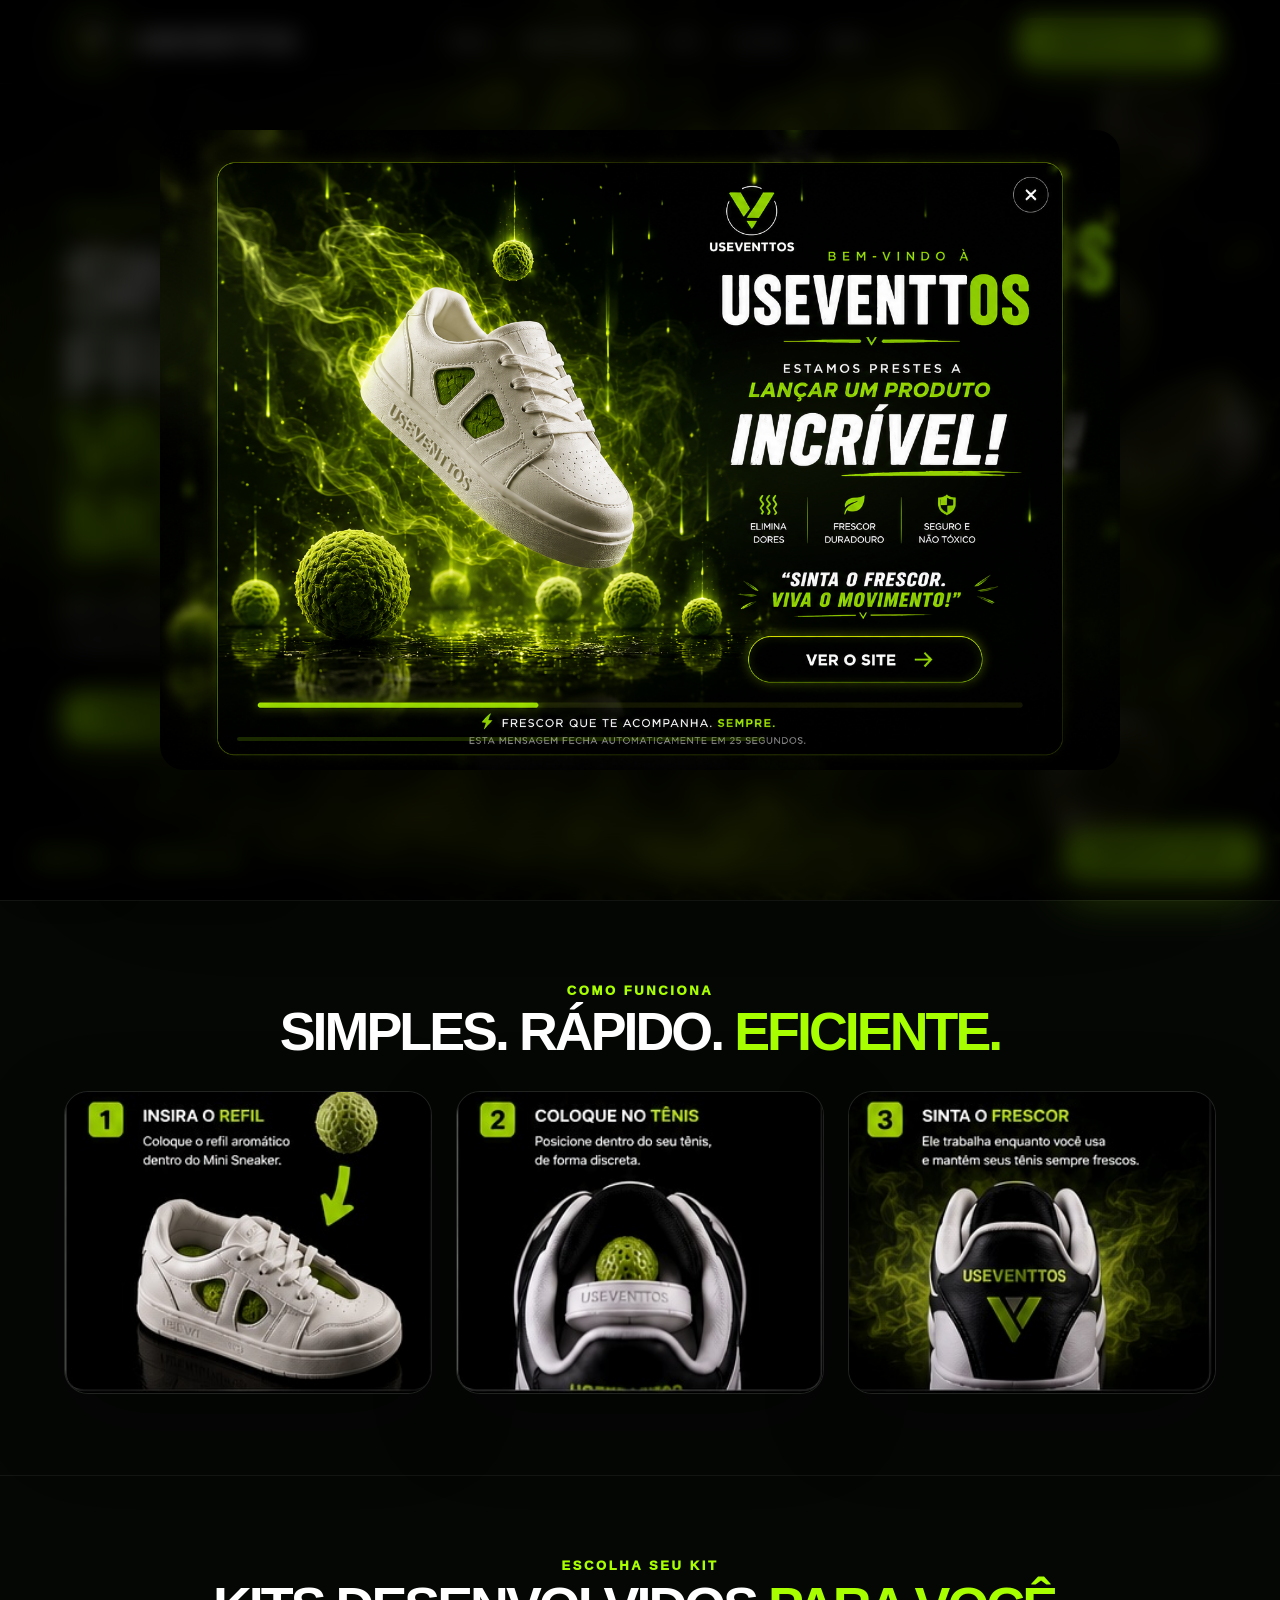
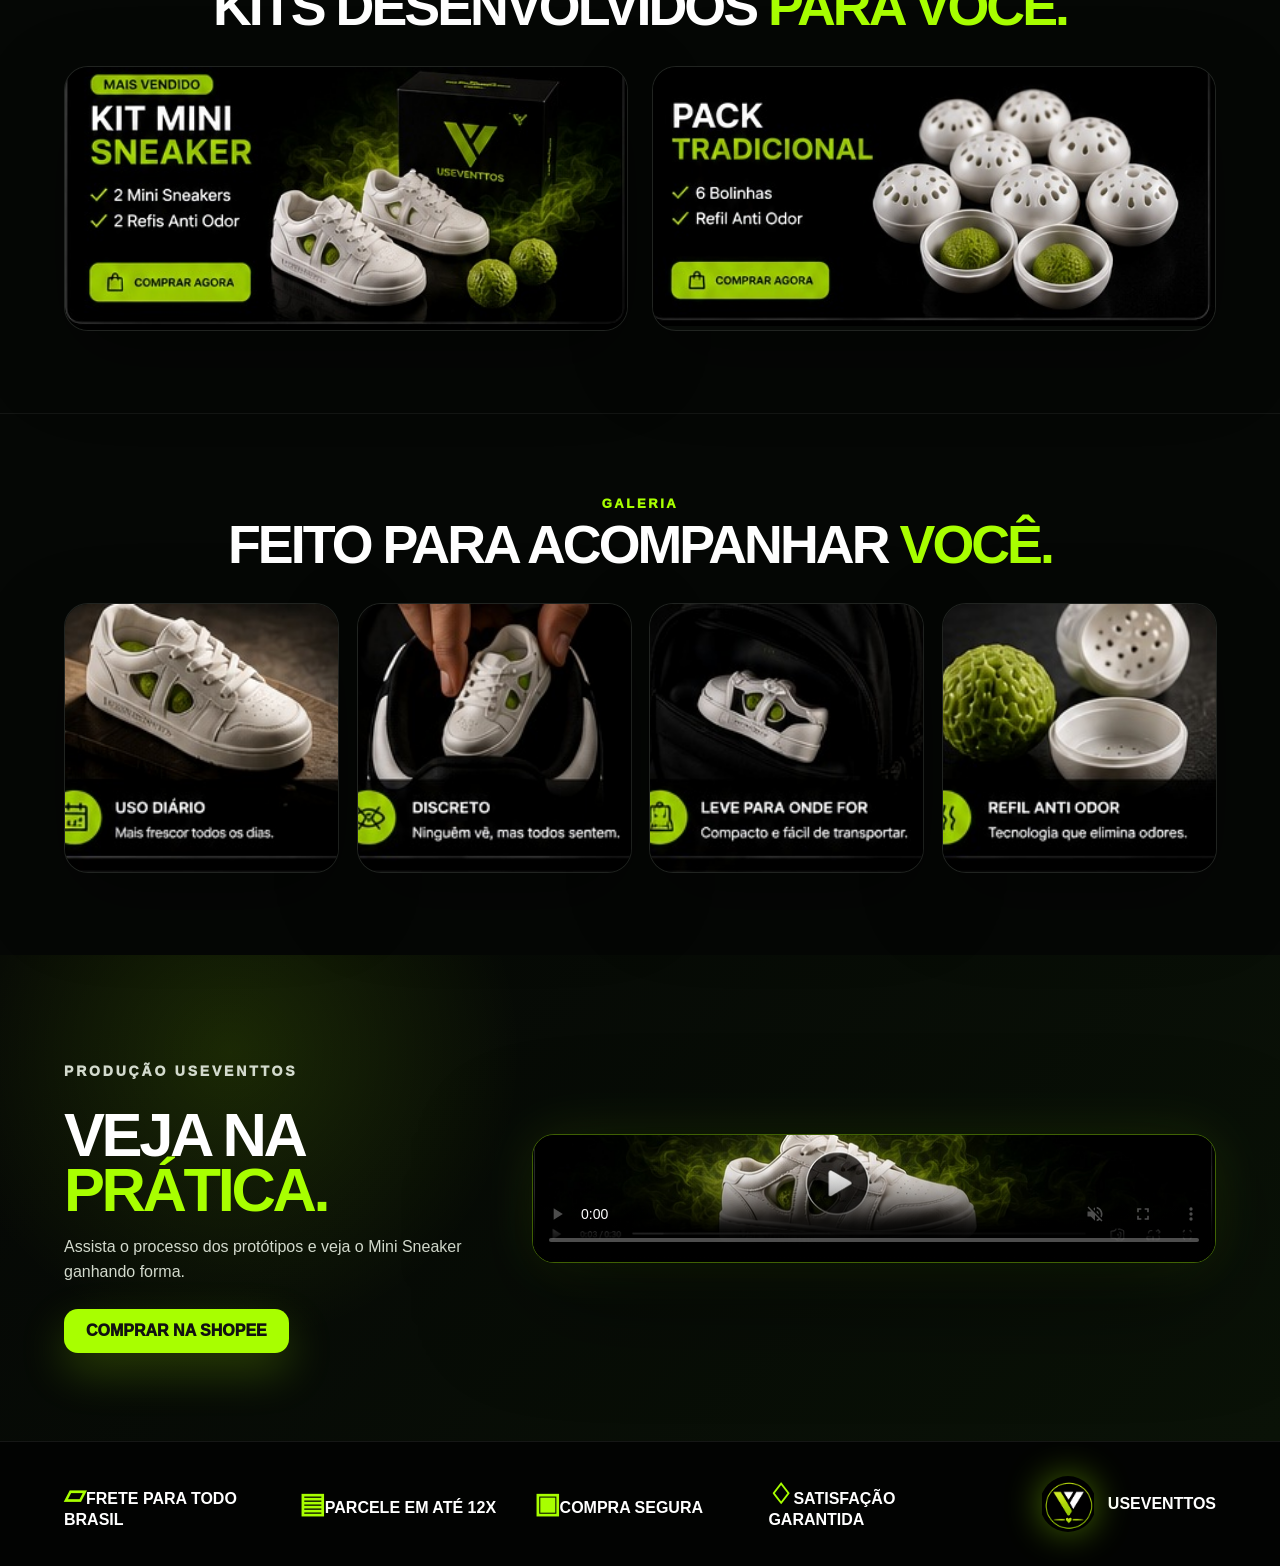
==== index.html @ 60dd837d "Atualização Popup" ====
<!DOCTYPE html>
<html lang="pt-BR">
<head>
<meta charset="UTF-8">
<meta name="viewport" content="width=device-width, initial-scale=1.0">
<title>Useventtos | Mini Sneaker Deodorizer</title>
<meta name="description" content="Useventtos Mini Sneaker Deodorizer: frescor, movimento e proteção anti odor.">
<meta name="theme-color" content="#050705">
<meta property="og:image" content="hero-superpower-v2.jpg">

<link rel="icon" href="favicon.ico">
<link rel="icon" type="image/png" sizes="32x32" href="favicon-32.png">
<link rel="apple-touch-icon" href="apple-touch-icon.png">
<meta property="og:image" content="logo-useventtos-oficial.png">

<link rel="stylesheet" href="style.css?v=popup-final">
</head>
<body>
<div id="preloader" class="preloader">
  <img src="logo-useventtos-oficial.png" alt="Useventtos">
</div>
<audio id="bgMusic" src="useventtos-trap-instrumental.wav" loop preload="auto"></audio>

<div class="popup-overlay" id="popup">
  <div class="popup-box">
    <img class="popup-img" src="popup-useventtos.png" alt="Bem-vindo à Useventtos">
    <div class="popup-smoke"></div><div class="popup-smoke2"></div>
    <button class="popup-close" id="closePopup"></button>
    <button class="popup-see-site" id="seeSite"></button>
    <div class="popup-progress"><span></span></div>
  </div>
</div>

<header class="header">
  <a href="#inicio" class="brand"><img class="brand-logo" src="logo-useventtos-oficial.png" alt="Useventtos"><strong>USEVENTTOS</strong></a>
  <nav class="nav">
    <a href="#inicio">Início</a>
    <a href="#como-funciona">Como funciona</a>
    <a href="#kits">Kits</a>
    <a href="#galeria">Galeria</a>
    <a href="#video">Vídeo</a>
  </nav>
  <a class="cta-main" href="https://shopee.com.br/shop/1294719962" target="_blank" rel="noopener">Comprar agora</a>
</header>

<main>
<section class="hero-super" id="inicio">
  <div class="hero-bg">
    <img src="hero-superpower-v2.jpg" alt="Useventtos Mini Sneaker com energia verde">
  </div>
  <div class="energy-ring ring-1"></div>
  <div class="energy-ring ring-2"></div>
  <div class="energy-ring ring-3"></div>
  <div class="smoke-layer smoke-one"></div>
  <div class="smoke-layer smoke-two"></div>
  <div class="shoe-shine"></div>
  <div class="particle-field">
    <span></span><span></span><span></span><span></span><span></span><span></span>
    <span></span><span></span><span></span><span></span><span></span><span></span>
  </div>
  <div class="fall-refills"><i></i><i></i><i></i><i></i><i></i></div>

  <div class="hero-content">
    <p class="eyebrow">Useventtos</p>
    <h1>Sinta o frescor.<br><span>Viva o movimento.</span></h1>
    <p class="lead">Mini Sneaker Deodorizer com efeito anti odor, design exclusivo e frescor para o seu dia a dia.</p>
    <div class="hero-actions">
      <a class="cta-main" href="https://shopee.com.br/shop/1294719962" target="_blank" rel="noopener">Comprar agora</a>
      
    </div>
  </div>
</section>

<section class="section" id="como-funciona">
  <div class="section-title"><p>Como funciona</p><h2>Simples. Rápido. <span>Eficiente.</span></h2></div>
  <div class="cards-3">
    <article><img src="como-1.jpg" alt="Insira o refil"></article>
    <article><img src="como-2.jpg" alt="Coloque no tênis"></article>
    <article><img src="como-3.jpg" alt="Sinta o frescor"></article>
  </div>
</section>

<section class="section" id="kits">
  <div class="section-title"><p>Escolha seu kit</p><h2>Kits desenvolvidos <span>para você.</span></h2></div>
  <div class="kits-grid">
    <a class="kit-card" href="https://shopee.com.br/shop/1294719962" target="_blank" rel="noopener"><img src="kit-mini.jpg" alt="Kit Mini Sneaker"></a>
    <a class="kit-card" href="https://shopee.com.br/shop/1294719962" target="_blank" rel="noopener"><img src="kit-pack.jpg" alt="Pack Tradicional"></a>
  </div>
</section>

<section class="section" id="galeria">
  <div class="section-title"><p>Galeria</p><h2>Feito para acompanhar <span>você.</span></h2></div>
  <div class="gallery-grid">
    <img src="gallery-1.jpg" alt="Useventtos">
    <img src="gallery-2.jpg" alt="Useventtos">
    <img src="gallery-3.jpg" alt="Useventtos">
    <img src="gallery-4.jpg" alt="Useventtos">
  </div>
</section>

<section class="video-section" id="video">
  <div class="video-copy">
    <p class="eyebrow">Produção Useventtos</p>
    <h2>Veja na <span>prática.</span></h2>
    <p>Assista o processo dos protótipos e veja o Mini Sneaker ganhando forma.</p>
    <a class="cta-main small" href="https://shopee.com.br/shop/1294719962" target="_blank" rel="noopener">Comprar na Shopee</a>
  </div>
  <div class="video-frame">
    <video src="useventtosVDO.mp4" poster="video-poster.jpg" controls autoplay muted loop playsinline></video>
  </div>
</section>
</main>

<footer class="footer">
  <div><b>▱</b><span>Frete para todo Brasil</span></div>
  <div><b>▤</b><span>Parcele em até 12x</span></div>
  <div><b>▣</b><span>Compra segura</span></div>
  <div><b>♢</b><span>Satisfação garantida</span></div>
  <div class="footer-brand"><img class="brand-logo" src="logo-useventtos-oficial.png" alt="Useventtos"><strong>USEVENTTOS</strong></div>
</footer>

<div class="sound-panel">
  <button class="sound-toggle" id="soundToggle">Ativar som</button>
  <select class="track-select" id="trackSelect">
    <option value="useventtos-trap-instrumental.wav">Useventtos Trap</option>
    <option value="poesia-acustica-2.mp3">Poesia Acústica 2</option>
  </select>
</div>

<a class="buy-floating" href="https://shopee.com.br/shop/1294719962" target="_blank" rel="noopener">Comprar agora</a>
<script src="script.js?v=popup-final"></script>
</body>
</html>
---- style.css ----
:root{--black:#050705;--green:#a8ff00;--green2:#76c900;--white:#fff;--muted:#cbd4c4}
*{box-sizing:border-box;margin:0;padding:0}
html{background:var(--black);scroll-behavior:smooth}
body{font-family:Arial,Helvetica,sans-serif;background:#050705;color:#fff;overflow-x:hidden}
a{text-decoration:none;color:inherit}img,video{display:block;max-width:100%}
.header{position:fixed;top:0;left:0;right:0;height:84px;z-index:80;display:flex;align-items:center;justify-content:space-between;padding:0 clamp(18px,5vw,86px);background:rgba(0,0,0,.58);backdrop-filter:blur(18px);border-bottom:1px solid rgba(255,255,255,.08)}
.brand{display:flex;align-items:center;gap:14px}.logo-mark{width:52px;height:52px;border-radius:50%;display:grid;place-items:center;background:linear-gradient(135deg,#b6ff00,#5fab00);color:#111;font-size:34px;font-weight:950;box-shadow:0 0 30px rgba(168,255,0,.38)}.brand strong{font-size:24px;font-weight:950}.nav{display:flex;gap:34px}.nav a{font-size:13px;text-transform:uppercase;font-weight:900;color:#fff}.nav a:hover{color:var(--green)}
.cta-main{display:inline-flex;align-items:center;justify-content:center;background:var(--green);color:#111;border-radius:14px;padding:15px 26px;font-weight:950;text-transform:uppercase;box-shadow:0 18px 45px rgba(168,255,0,.22);transition:.2s}.cta-main:hover{transform:translateY(-2px);box-shadow:0 24px 65px rgba(168,255,0,.32)}.cta-main.small{padding:13px 22px}
.hero-super{position:relative;min-height:100vh;overflow:hidden;display:flex;align-items:center;padding:120px clamp(18px,5vw,86px) 70px;background:#000}
.hero-bg{position:absolute;inset:0;z-index:1;overflow:hidden}.hero-bg img{width:100%;height:100%;object-fit:cover;object-position:center;filter:contrast(1.04) saturate(1.08);animation:heroFloat 5s ease-in-out infinite alternate}@keyframes heroFloat{from{transform:scale(1.02) translateY(0)}to{transform:scale(1.055) translateY(-12px)}}.hero-bg::after{content:"";position:absolute;inset:0;background:linear-gradient(90deg,rgba(0,0,0,.82) 0%,rgba(0,0,0,.48) 34%,rgba(0,0,0,.10) 68%,rgba(0,0,0,.55) 100%)}
.hero-content{position:relative;z-index:10;max-width:680px}.eyebrow{color:var(--green);text-transform:uppercase;letter-spacing:.20em;font-size:14px;font-weight:950;margin-bottom:18px}.hero-content h1{font-size:clamp(52px,7.2vw,112px);line-height:.88;text-transform:uppercase;letter-spacing:-.075em}.hero-content h1 span{color:var(--green);text-shadow:0 0 30px rgba(168,255,0,.35)}.lead{font-size:20px;line-height:1.55;color:#ecf4e8;max-width:560px;margin:28px 0 36px}.hero-actions{display:flex;align-items:center;gap:16px;flex-wrap:wrap}.ghost-btn{border:1px solid rgba(168,255,0,.48);background:rgba(0,0,0,.42);color:var(--green);border-radius:14px;padding:14px 22px;font-weight:950;text-transform:uppercase;cursor:pointer}
.energy-ring{position:absolute;z-index:6;border:2px solid rgba(168,255,0,.35);border-radius:50%;pointer-events:none;box-shadow:0 0 22px rgba(168,255,0,.45),inset 0 0 24px rgba(168,255,0,.22);filter:drop-shadow(0 0 14px rgba(168,255,0,.65))}.ring-1{width:52vw;height:13vw;right:15%;top:43%;animation:spinRing 4.8s linear infinite}.ring-2{width:45vw;height:10vw;right:20%;top:50%;animation:spinRingReverse 5.8s linear infinite}.ring-3{width:38vw;height:8vw;right:24%;top:56%;opacity:.65;animation:spinRing 3.8s linear infinite}@keyframes spinRing{from{transform:rotate(-9deg) rotateX(62deg) rotateZ(0deg)}to{transform:rotate(-9deg) rotateX(62deg) rotateZ(360deg)}}@keyframes spinRingReverse{from{transform:rotate(-12deg) rotateX(62deg) rotateZ(360deg)}to{transform:rotate(-12deg) rotateX(62deg) rotateZ(0deg)}}
.smoke-layer{position:absolute;z-index:4;pointer-events:none;mix-blend-mode:screen;filter:blur(26px);background:radial-gradient(ellipse at 30% 40%,rgba(168,255,0,.30),transparent 42%),radial-gradient(ellipse at 60% 55%,rgba(105,180,0,.22),transparent 38%);animation:smokeMove 6s ease-in-out infinite alternate}.smoke-one{left:-12%;top:12%;width:70%;height:80%}.smoke-two{right:-18%;bottom:-10%;width:80%;height:85%;animation-direction:alternate-reverse}@keyframes smokeMove{from{transform:translateX(-38px) translateY(18px) scale(1);opacity:.45}to{transform:translateX(78px) translateY(-18px) scale(1.18);opacity:.82}}
.particle-field span,.fall-refills i{position:absolute;z-index:7;border-radius:50%;background:radial-gradient(circle at 35% 28%,#eaff9b 0%,#a8ff00 28%,#4d8500 100%);box-shadow:0 0 26px rgba(168,255,0,.62)}.particle-field span{width:8px;height:8px;animation:particle 4s infinite}.particle-field span:nth-child(1){left:60%;top:25%}.particle-field span:nth-child(2){left:80%;top:32%;animation-delay:.4s}.particle-field span:nth-child(3){left:72%;top:70%;animation-delay:.8s}.particle-field span:nth-child(4){left:92%;top:52%;animation-delay:1.2s}.particle-field span:nth-child(5){left:50%;top:68%;animation-delay:1.6s}.particle-field span:nth-child(6){left:45%;top:28%;animation-delay:2s}.particle-field span:nth-child(7){left:67%;top:18%;animation-delay:2.4s}.particle-field span:nth-child(8){left:88%;top:76%;animation-delay:2.8s}.particle-field span:nth-child(9){left:56%;top:82%;animation-delay:3.2s}.particle-field span:nth-child(10){left:76%;top:45%;animation-delay:3.6s}@keyframes particle{0%,100%{transform:translateY(0) scale(.8);opacity:.3}50%{transform:translateY(-28px) scale(1.25);opacity:1}}
.fall-refills i{width:28px;height:28px;top:-80px;animation:dropRefill 6s cubic-bezier(.2,.8,.2,1) infinite}.fall-refills i:nth-child(1){left:58%;animation-delay:.2s}.fall-refills i:nth-child(2){left:70%;animation-delay:1.1s}.fall-refills i:nth-child(3){left:82%;animation-delay:2s}.fall-refills i:nth-child(4){left:49%;animation-delay:2.8s}.fall-refills i:nth-child(5){left:90%;animation-delay:3.5s}@keyframes dropRefill{0%{transform:translateY(-120px) scale(.6);opacity:0}20%{opacity:1}72%{transform:translateY(72vh) scale(1);opacity:.88}100%{transform:translateY(85vh) scale(.4);opacity:0}}
.section{padding:82px clamp(18px,5vw,86px);background:#050705;border-top:1px solid rgba(255,255,255,.06)}.section-title{text-align:center;margin-bottom:34px}.section-title p{color:var(--green);text-transform:uppercase;font-weight:950;letter-spacing:.20em;font-size:13px;margin-bottom:8px}.section-title h2{font-size:clamp(36px,4.2vw,64px);text-transform:uppercase;letter-spacing:-.055em;line-height:.94}.section-title span,.video-copy span{color:var(--green)}
.cards-3{display:grid;grid-template-columns:repeat(3,1fr);gap:24px}.cards-3 article,.kit-card,.gallery-grid img{border:1px solid rgba(255,255,255,.10);border-radius:24px;overflow:hidden;background:#080b08;box-shadow:0 28px 80px rgba(0,0,0,.35);transition:.25s}.cards-3 article:hover,.kit-card:hover,.gallery-grid img:hover{transform:translateY(-7px);border-color:rgba(168,255,0,.40)}.cards-3 img{width:100%;height:100%;object-fit:cover}.kits-grid{display:grid;grid-template-columns:1fr 1fr;gap:24px}.kit-card img{width:100%}.gallery-grid{display:grid;grid-template-columns:repeat(4,1fr);gap:18px}.gallery-grid img{width:100%;height:270px;object-fit:cover}
.video-section{display:grid;grid-template-columns:.38fr .62fr;gap:48px;align-items:center;padding:88px clamp(18px,5vw,86px);background:radial-gradient(circle at 18% 20%,rgba(168,255,0,.13),transparent 26%),linear-gradient(135deg,#050705,#0a1207)}.video-copy h2{font-size:clamp(38px,4.8vw,72px);text-transform:uppercase;line-height:.9;letter-spacing:-.055em}.video-copy p{color:#d3dacd;line-height:1.55;margin:18px 0 24px}.video-frame{border:1px solid rgba(168,255,0,.35);border-radius:22px;overflow:hidden;box-shadow:0 30px 110px rgba(0,0,0,.52),0 0 55px rgba(168,255,0,.12)}.video-frame video{width:100%}
.footer{display:grid;grid-template-columns:repeat(5,1fr);gap:22px;align-items:center;padding:34px clamp(18px,5vw,86px);background:#020302;border-top:1px solid rgba(255,255,255,.08)}.footer b{color:var(--green);font-size:28px}.footer span{font-weight:900;text-transform:uppercase}.footer-brand{display:flex!important;align-items:center;justify-content:end;gap:12px}
.buy-floating{position:fixed;right:22px;bottom:22px;z-index:58;background:var(--green);color:#111;padding:15px 24px;border-radius:14px;font-weight:950;text-transform:uppercase;box-shadow:0 18px 50px rgba(168,255,0,.25)}.sound-panel{position:fixed;left:22px;bottom:22px;z-index:61;display:flex;gap:8px}.sound-toggle,.track-select{border:1px solid rgba(168,255,0,.45);background:rgba(5,7,5,.82);color:#a8ff00;font-weight:950;padding:12px 14px;border-radius:999px;cursor:pointer;backdrop-filter:blur(12px)}.sound-toggle.on{background:#a8ff00;color:#111}
.popup-overlay{position:fixed;inset:0;z-index:100;display:flex;align-items:center;justify-content:center;padding:22px;background:rgba(0,0,0,.74);backdrop-filter:blur(12px);opacity:0;visibility:hidden;transition:.36s}.popup-overlay.show{opacity:1;visibility:visible}.popup-box{position:relative;width:min(94vw,960px);border-radius:24px;overflow:hidden;box-shadow:0 40px 140px rgba(0,0,0,.78);transform:translateY(24px) scale(.95);transition:.42s}.popup-overlay.show .popup-box{transform:translateY(0) scale(1)}.popup-img{width:100%;pointer-events:none}.popup-close{position:absolute;right:2.3%;top:3.5%;width:48px;height:48px;border-radius:50%;border:1px solid rgba(255,255,255,.35);background:rgba(0,0,0,.30);color:#fff;font-size:28px;cursor:pointer}.popup-see-site{position:absolute;right:5%;bottom:6%;padding:14px 26px;border-radius:12px;background:#a8ff00;color:#111;font-weight:950;border:0;cursor:pointer;text-transform:uppercase}.popup-progress{position:absolute;left:8%;bottom:4.5%;height:4px;width:55%;background:rgba(168,255,0,.16);border-radius:999px;overflow:hidden}.popup-progress span{display:block;width:100%;height:100%;background:#a8ff00;transform-origin:left center;animation:timerbar 25s linear forwards}@keyframes timerbar{from{transform:scaleX(1)}to{transform:scaleX(0)}}.popup-smoke,.popup-smoke2{position:absolute;z-index:4;pointer-events:none;mix-blend-mode:screen;filter:blur(14px);background:radial-gradient(ellipse at 20% 35%,rgba(190,255,45,.24),transparent 32%)}.popup-smoke{left:-18%;top:6%;width:64%;height:68%;opacity:.40;animation:smokeMove 5.5s ease-in-out infinite alternate}.popup-smoke2{right:-18%;bottom:6%;width:64%;height:68%;opacity:.28;animation:smokeMove 6.5s ease-in-out infinite alternate-reverse}
@media(max-width:980px){.nav{display:none}.header{padding:0 18px}.hero-super{padding:110px 18px 70px}.hero-bg::after{background:linear-gradient(180deg,rgba(0,0,0,.66),rgba(0,0,0,.34),rgba(0,0,0,.82))}.ring-1,.ring-2,.ring-3{width:88vw;height:22vw;right:3%;top:53%}.cards-3,.kits-grid,.gallery-grid,.video-section,.footer{grid-template-columns:1fr}.section,.video-section{padding:58px 18px}.sound-panel{left:12px;right:12px;bottom:12px}.track-select{max-width:160px}.buy-floating{right:12px;bottom:72px}.brand strong{font-size:19px}.logo-mark{width:46px;height:46px;font-size:28px}}

/* ===== AJUSTES PREMIUM FINAIS ===== */
.header{
  transition:height .28s ease, background .28s ease, box-shadow .28s ease, backdrop-filter .28s ease;
}
.header.scrolled{
  height:68px;
  background:rgba(0,0,0,.84);
  backdrop-filter:blur(24px);
  box-shadow:0 18px 55px rgba(0,0,0,.38);
}
.header.scrolled .logo-mark{
  width:44px;
  height:44px;
  font-size:28px;
}
.header.scrolled .brand strong{
  font-size:21px;
}

.cta-main,
.buy-floating{
  animation:ctaPulse 2.8s ease-in-out infinite;
}
@keyframes ctaPulse{
  0%,100%{transform:scale(1)}
  50%{transform:scale(1.035)}
}

.energy-ring{
  opacity:.32;
  border-color:rgba(168,255,0,.22);
  box-shadow:0 0 14px rgba(168,255,0,.24), inset 0 0 18px rgba(168,255,0,.12);
  filter:drop-shadow(0 0 8px rgba(168,255,0,.42));
}
.ring-1{opacity:.36}
.ring-2{opacity:.24}
.ring-3{opacity:.18}

.hero-bg img{
  animation:heroFloatPremium 5.2s ease-in-out infinite alternate;
}
@keyframes heroFloatPremium{
  from{transform:scale(1.075) translateY(0) rotate(-.2deg)}
  to{transform:scale(1.14) translateY(-16px) rotate(.45deg)}
}

.shoe-shine{
  position:absolute;
  z-index:8;
  right:16%;
  top:22%;
  width:48%;
  height:52%;
  pointer-events:none;
  mix-blend-mode:screen;
  background:linear-gradient(115deg,transparent 0%,transparent 36%,rgba(255,255,255,.20) 45%,rgba(168,255,0,.18) 50%,transparent 62%,transparent 100%);
  filter:blur(10px);
  opacity:.0;
  animation:shoeShine 5.5s ease-in-out infinite;
}
@keyframes shoeShine{
  0%,35%,100%{transform:translateX(-55%) skewX(-12deg);opacity:0}
  45%{opacity:.42}
  65%{transform:translateX(55%) skewX(-12deg);opacity:0}
}

.smoke-layer{
  animation-duration:4.8s;
}
.smoke-one{
  opacity:.62;
}
.smoke-two{
  opacity:.48;
}

.particle-field span{
  animation-duration:3.4s;
}
.fall-refills i{
  opacity:.75;
  animation-duration:5.4s;
}

.cards-3 article,
.kit-card,
.gallery-grid img,
.video-frame{
  transform:translateZ(0);
  will-change:transform, box-shadow;
}
.cards-3 article:hover,
.kit-card:hover,
.gallery-grid img:hover{
  box-shadow:0 36px 110px rgba(0,0,0,.45),0 0 32px rgba(168,255,0,.14);
}

.sound-panel{
  transform:scale(.94);
  transform-origin:left bottom;
}
.sound-toggle,
.track-select{
  box-shadow:0 12px 35px rgba(0,0,0,.35);
}

.hero-content{
  animation:heroTextIn .9s ease-out both;
}
@keyframes heroTextIn{
  from{opacity:0;transform:translateY(18px)}
  to{opacity:1;transform:translateY(0)}
}

@media(max-width:980px){
  .header.scrolled{
    height:68px;
  }
  .hero-bg img{
    animation:heroFloatPremiumMobile 5.2s ease-in-out infinite alternate;
  }
  @keyframes heroFloatPremiumMobile{
    from{transform:scale(1.04) translateY(0)}
    to{transform:scale(1.08) translateY(-10px)}
  }
  .shoe-shine{
    right:0;
    top:30%;
    width:80%;
  }
}


/* ===== NOVA LOGOMARCA OFICIAL ===== */
.brand-logo{
  width:56px;
  height:56px;
  object-fit:contain;
  border-radius:50%;
  filter:drop-shadow(0 0 18px rgba(168,255,0,.42));
  transition:transform .22s ease, filter .22s ease, width .28s ease, height .28s ease;
}
.brand:hover .brand-logo{
  transform:scale(1.06);
  filter:drop-shadow(0 0 26px rgba(168,255,0,.68));
}
.header.scrolled .brand-logo{
  width:46px;
  height:46px;
}
.footer .brand-logo,
.footer-brand .brand-logo{
  width:56px;
  height:56px;
}
.logo-mark{
  display:none;
}

.preloader{
  position:fixed;
  inset:0;
  z-index:9999;
  display:flex;
  align-items:center;
  justify-content:center;
  background:#020302;
  transition:opacity .55s ease, visibility .55s ease;
}
.preloader img{
  width:128px;
  height:128px;
  object-fit:contain;
  filter:drop-shadow(0 0 34px rgba(168,255,0,.62));
  animation:logoPulse 1.4s ease-in-out infinite alternate;
}
.preloader.hide{
  opacity:0;
  visibility:hidden;
  pointer-events:none;
}
@keyframes logoPulse{
  from{transform:scale(.96);opacity:.78}
  to{transform:scale(1.06);opacity:1}
}

@media(max-width:980px){
  .brand-logo{width:48px;height:48px}
  .header.scrolled .brand-logo{width:42px;height:42px}
  .preloader img{width:104px;height:104px}
}


/* ===== POPUP FINAL: APENAS UM X VISUAL ===== */
/* O X e o botão VER SITE já existem na imagem oficial do popup.
   Estes botões ficam invisíveis, mas continuam clicáveis sobre a arte. */
.popup-close{
  position:absolute !important;
  right:3.4% !important;
  top:4.8% !important;
  width:54px !important;
  height:54px !important;
  border-radius:50% !important;
  border:0 !important;
  background:transparent !important;
  color:transparent !important;
  font-size:0 !important;
  line-height:0 !important;
  cursor:pointer !important;
  z-index:30 !important;
  box-shadow:none !important;
  padding:0 !important;
  transition:transform .25s ease, filter .25s ease;
}
.popup-close:hover{
  transform:rotate(90deg) scale(1.08);
  filter:drop-shadow(0 0 16px rgba(168,255,0,.7));
}

.popup-see-site{
  position:absolute !important;
  left:59.5% !important;
  top:80.5% !important;
  width:25.5% !important;
  height:8.2% !important;
  border-radius:999px !important;
  border:0 !important;
  background:transparent !important;
  color:transparent !important;
  font-size:0 !important;
  line-height:0 !important;
  cursor:pointer !important;
  z-index:30 !important;
  box-shadow:none !important;
  padding:0 !important;
}
.popup-see-site:hover{
  filter:drop-shadow(0 0 18px rgba(168,255,0,.58));
}

.popup-box button{
  -webkit-tap-highlight-color:transparent;
}
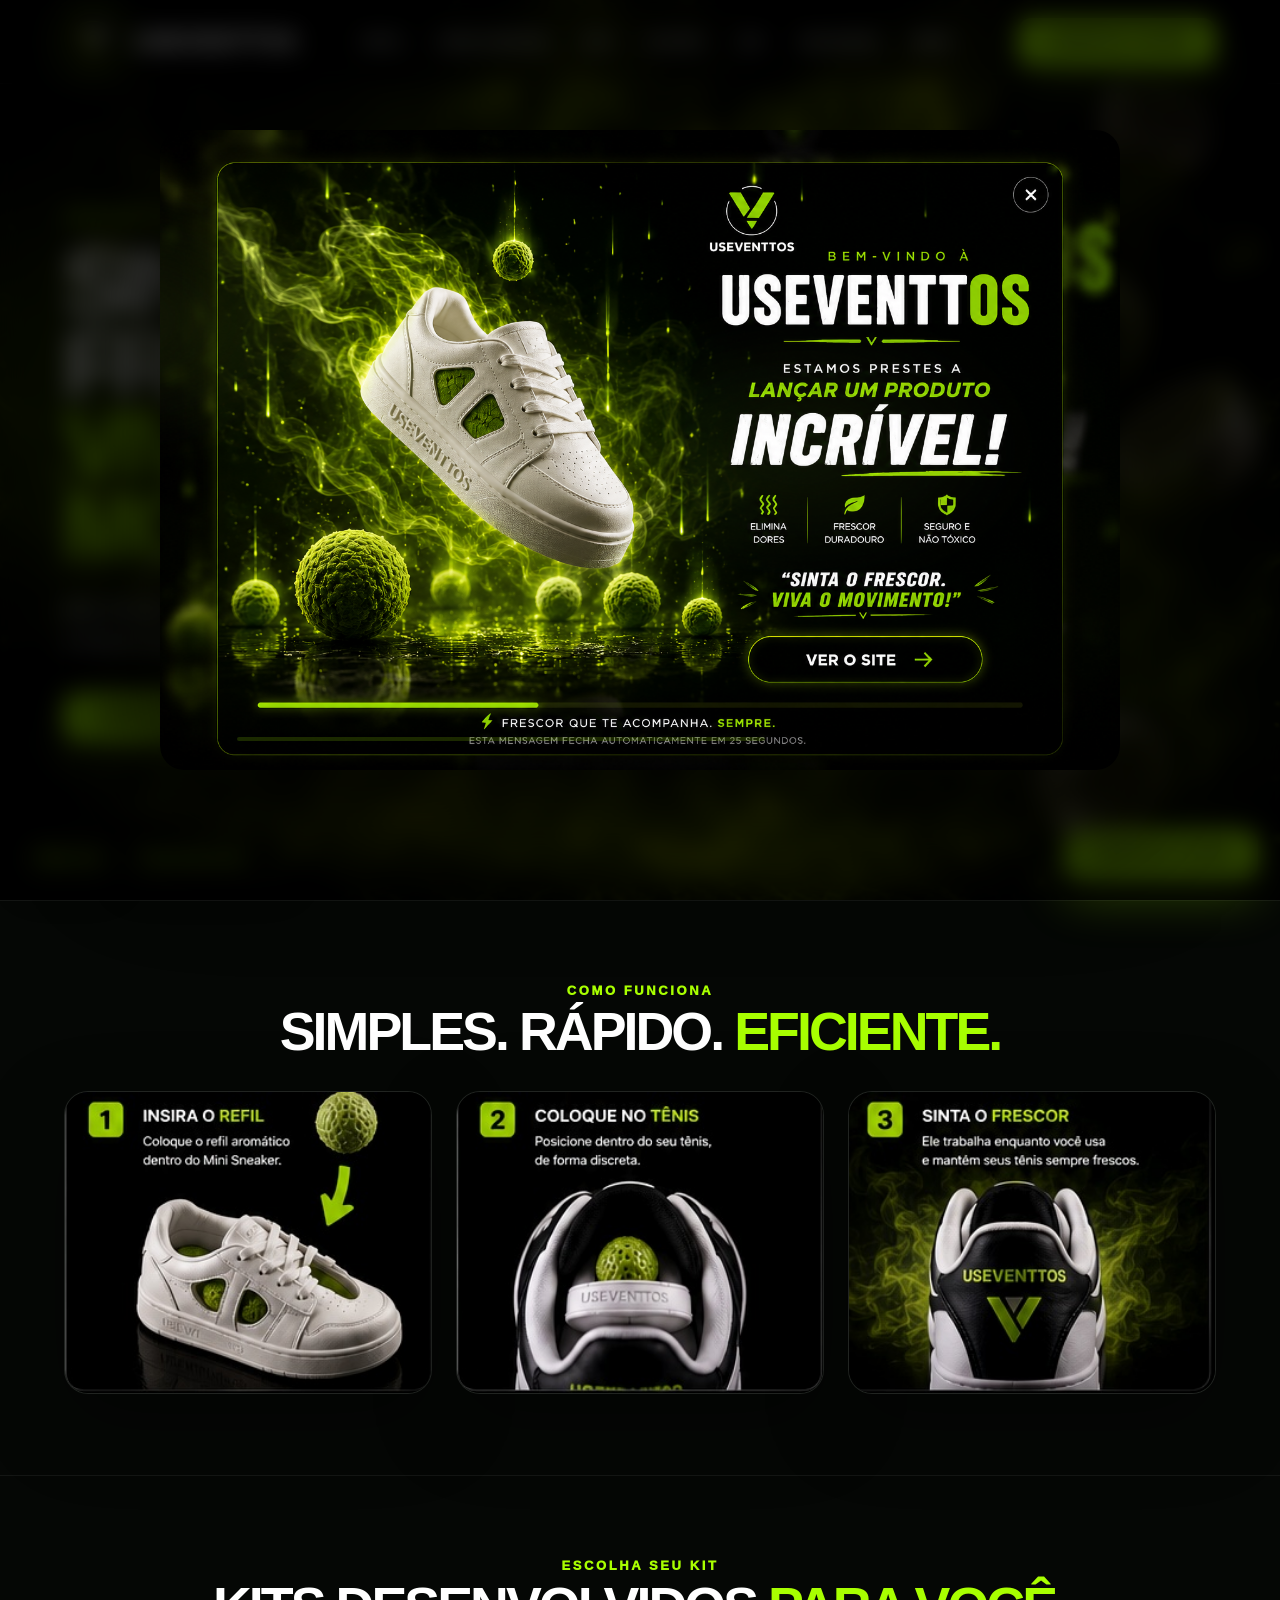
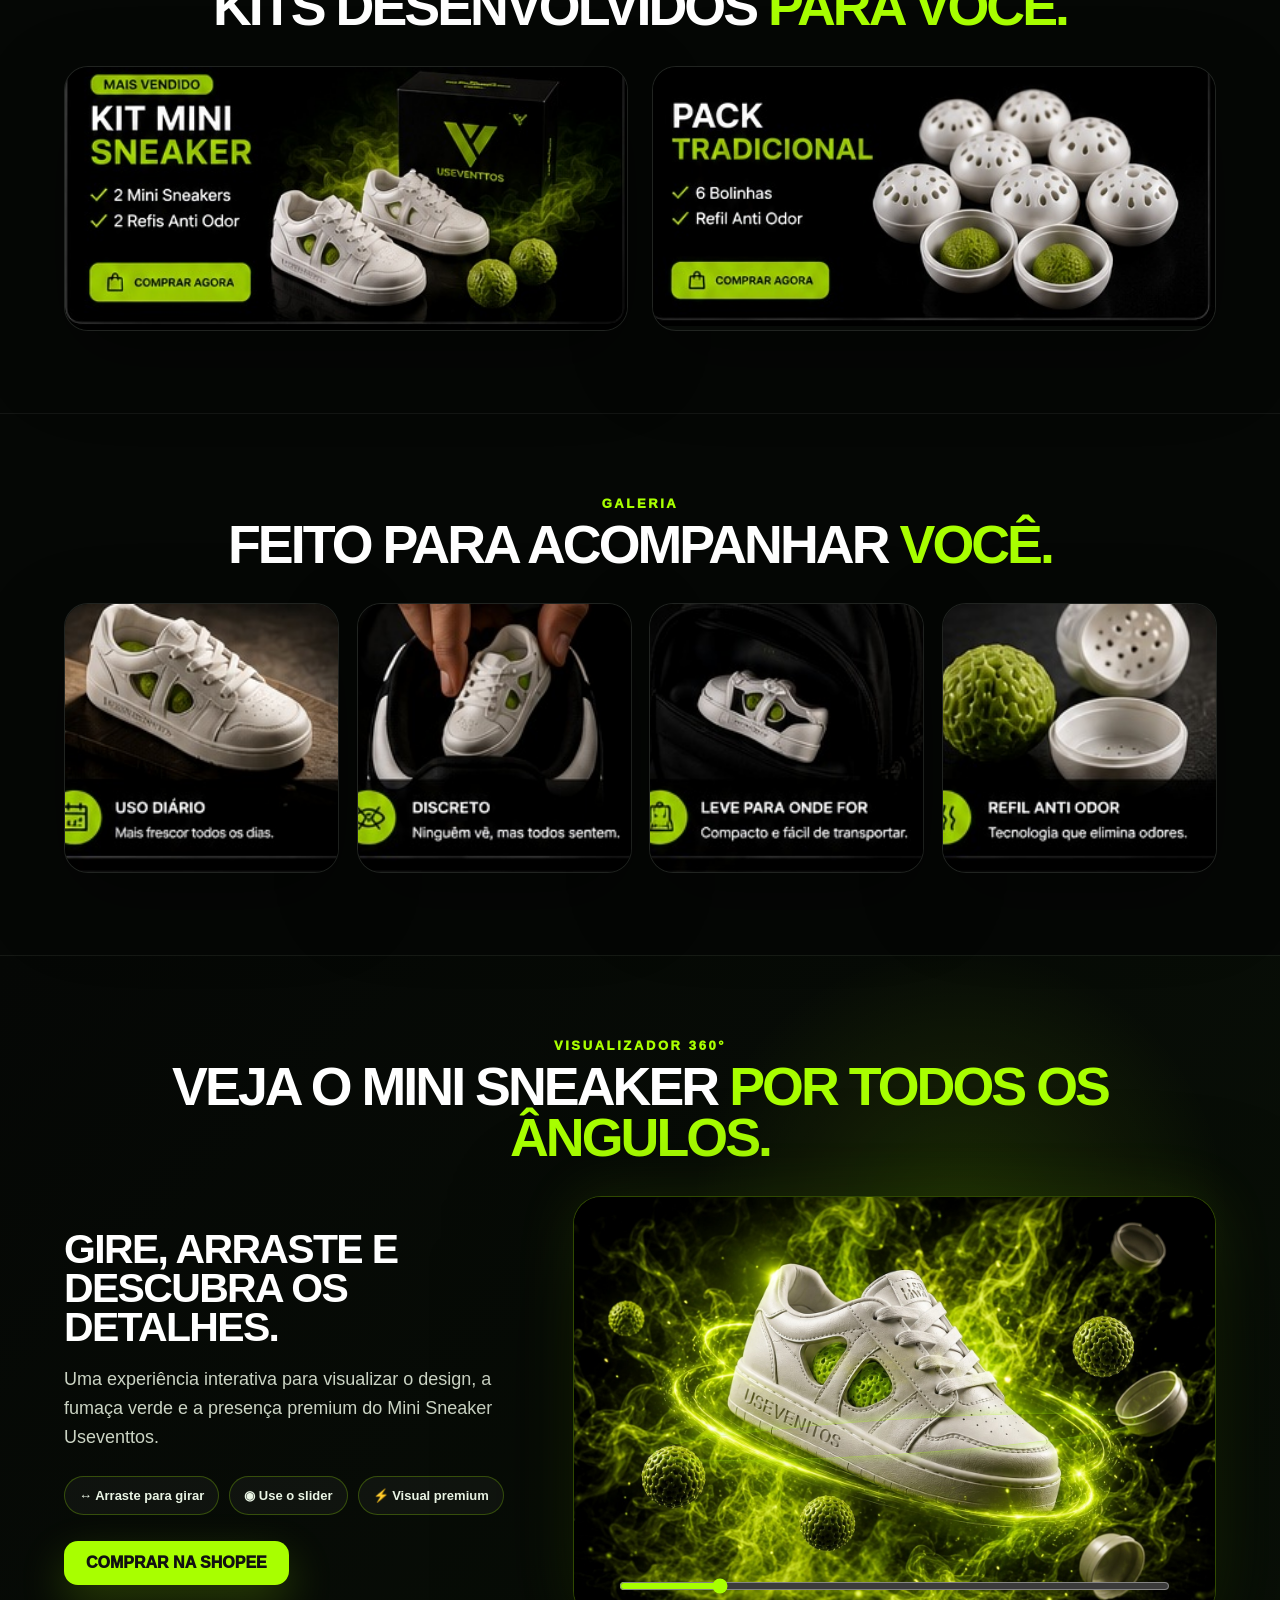
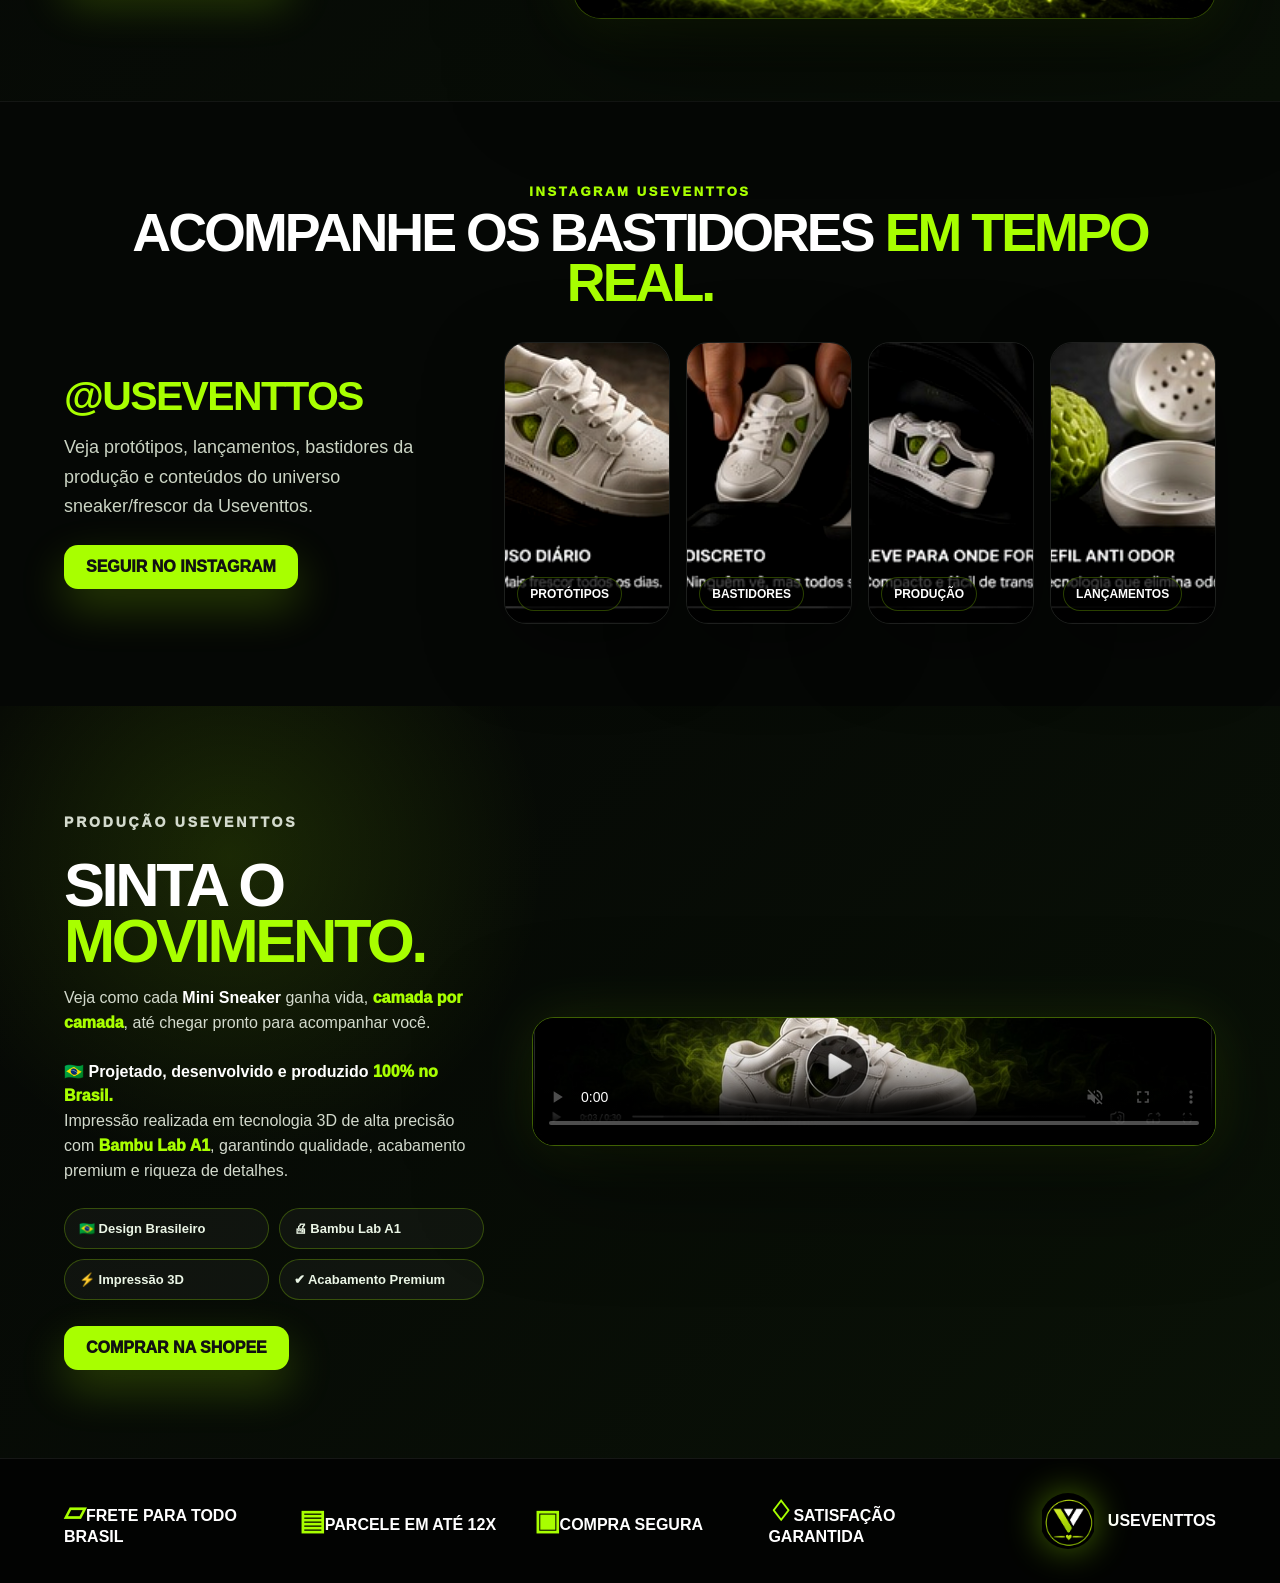
==== commit 2bf06bdd: "Versão 360°+Musica+Insta." ====
--- a/index.html
+++ b/index.html
@@ -13,7 +13,7 @@
 <link rel="apple-touch-icon" href="apple-touch-icon.png">
 <meta property="og:image" content="logo-useventtos-oficial.png">
 
-<link rel="stylesheet" href="style.css?v=popup-final">
+<link rel="stylesheet" href="style.css?v=v1-360-insta">
 </head>
 <body>
 <div id="preloader" class="preloader">
@@ -37,7 +37,7 @@
     <a href="#inicio">Início</a>
     <a href="#como-funciona">Como funciona</a>
     <a href="#kits">Kits</a>
-    <a href="#galeria">Galeria</a>
+    <a href="#galeria">Galeria</a><a href="#visualizador">360°</a><a href="#instagram">Instagram</a>
     <a href="#video">Vídeo</a>
   </nav>
   <a class="cta-main" href="https://shopee.com.br/shop/1294719962" target="_blank" rel="noopener">Comprar agora</a>
@@ -98,11 +98,28 @@
   </div>
 </section>
 
+
+<section class="section viewer-section" id="visualizador">
+  <div class="section-title"><p>Visualizador 360°</p><h2>Veja o Mini Sneaker <span>por todos os ângulos.</span></h2></div>
+  <div class="viewer-360-wrap">
+    <div class="viewer-copy"><h3>Gire, arraste e descubra os detalhes.</h3><p>Uma experiência interativa para visualizar o design, a fumaça verde e a presença premium do Mini Sneaker Useventtos.</p><div class="viewer-tips"><span>↔ Arraste para girar</span><span>◉ Use o slider</span><span>⚡ Visual premium</span></div><a class="cta-main small" href="https://shopee.com.br/shop/1294719962" target="_blank" rel="noopener">Comprar na Shopee</a></div>
+    <div class="viewer-box" id="viewer360"><div class="viewer-glow"></div><img id="viewer360Image" src="sneaker-360-01.jpg" alt="Visualizador 360 Useventtos" draggable="false"><div class="viewer-orbit"></div><input id="viewer360Slider" type="range" min="1" max="24" value="1"></div>
+  </div>
+</section>
+<section class="section instagram-section" id="instagram">
+  <div class="section-title"><p>Instagram Useventtos</p><h2>Acompanhe os bastidores <span>em tempo real.</span></h2></div>
+  <div class="instagram-wrap">
+    <div class="instagram-copy"><h3>@useventtos</h3><p>Veja protótipos, lançamentos, bastidores da produção e conteúdos do universo sneaker/frescor da Useventtos.</p><a class="cta-main small" href="https://www.instagram.com/useventtos/" target="_blank" rel="noopener">Seguir no Instagram</a></div>
+    <div class="insta-grid"><a href="https://www.instagram.com/useventtos/" target="_blank" rel="noopener"><img src="gallery-1.jpg"><span>Protótipos</span></a><a href="https://www.instagram.com/useventtos/" target="_blank" rel="noopener"><img src="gallery-2.jpg"><span>Bastidores</span></a><a href="https://www.instagram.com/useventtos/" target="_blank" rel="noopener"><img src="gallery-3.jpg"><span>Produção</span></a><a href="https://www.instagram.com/useventtos/" target="_blank" rel="noopener"><img src="gallery-4.jpg"><span>Lançamentos</span></a></div>
+  </div>
+</section>
 <section class="video-section" id="video">
   <div class="video-copy">
     <p class="eyebrow">Produção Useventtos</p>
-    <h2>Veja na <span>prática.</span></h2>
-    <p>Assista o processo dos protótipos e veja o Mini Sneaker ganhando forma.</p>
+    <h2>Sinta o <span>movimento.</span></h2>
+    <p>Veja como cada <strong>Mini Sneaker</strong> ganha vida, <span class="green">camada por camada</span>, até chegar pronto para acompanhar você.</p>
+    <p>🇧🇷 <strong>Projetado, desenvolvido e produzido <span class="green">100% no Brasil.</span></strong><br>Impressão realizada em tecnologia 3D de alta precisão com <span class="green">Bambu Lab A1</span>, garantindo qualidade, acabamento premium e riqueza de detalhes.</p>
+    <div class="video-badges"><span>🇧🇷 Design Brasileiro</span><span>🖨 Bambu Lab A1</span><span>⚡ Impressão 3D</span><span>✔ Acabamento Premium</span></div>
     <a class="cta-main small" href="https://shopee.com.br/shop/1294719962" target="_blank" rel="noopener">Comprar na Shopee</a>
   </div>
   <div class="video-frame">
@@ -121,13 +138,10 @@
 
 <div class="sound-panel">
   <button class="sound-toggle" id="soundToggle">Ativar som</button>
-  <select class="track-select" id="trackSelect">
-    <option value="useventtos-trap-instrumental.wav">Useventtos Trap</option>
-    <option value="poesia-acustica-2.mp3">Poesia Acústica 2</option>
-  </select>
+  <select class="track-select" id="trackSelect"><option value="useventtos-trap-instrumental.wav">Trap Instrumental</option><option value="useventtos-trap-instrumental.wav">Urban Motion</option><option value="useventtos-trap-instrumental.wav">Green Smoke</option><option value="useventtos-trap-instrumental.wav">Midnight Sneaker</option><option value="useventtos-trap-instrumental.wav">Neon Streets</option><option value="useventtos-trap-instrumental.wav">Future Flow</option></select>
 </div>
 
 <a class="buy-floating" href="https://shopee.com.br/shop/1294719962" target="_blank" rel="noopener">Comprar agora</a>
-<script src="script.js?v=popup-final"></script>
+<script src="script.js?v=v1-360-insta"></script>
 </body>
 </html>
--- a/style.css
+++ b/style.css
@@ -264,3 +264,7 @@
 .popup-box button{
   -webkit-tap-highlight-color:transparent;
 }
+
+.green{color:var(--green);font-weight:950}.video-copy strong{color:#fff}.video-badges{display:grid;grid-template-columns:1fr 1fr;gap:10px;margin:24px 0 26px}.video-badges span{border:1px solid rgba(168,255,0,.25);background:rgba(255,255,255,.04);border-radius:999px;padding:12px 14px;color:#eaf5e5;font-weight:850;font-size:13px}
+.viewer-section{background:radial-gradient(circle at 75% 35%,rgba(168,255,0,.13),transparent 25%),linear-gradient(135deg,#050705,#091007)}.viewer-360-wrap{display:grid;grid-template-columns:.42fr .58fr;gap:44px;align-items:center;max-width:1500px;margin:0 auto}.viewer-copy h3,.instagram-copy h3{font-size:clamp(30px,3.2vw,52px);line-height:.95;text-transform:uppercase;letter-spacing:-.04em;margin-bottom:18px}.viewer-copy p,.instagram-copy p{color:#cbd4c4;line-height:1.62;font-size:18px;margin-bottom:24px}.viewer-tips{display:flex;flex-wrap:wrap;gap:10px;margin-bottom:26px}.viewer-tips span{border:1px solid rgba(168,255,0,.25);background:rgba(255,255,255,.04);border-radius:999px;padding:11px 14px;color:#eaf5e5;font-weight:850;font-size:13px}.viewer-box{position:relative;overflow:hidden;border-radius:28px;border:1px solid rgba(168,255,0,.28);background:#020302;box-shadow:0 36px 120px rgba(0,0,0,.55),0 0 60px rgba(168,255,0,.12);cursor:grab;user-select:none;isolation:isolate}.viewer-box:active{cursor:grabbing}.viewer-box img{width:100%;position:relative;z-index:3;pointer-events:none}.viewer-glow{position:absolute;inset:-15%;z-index:1;background:radial-gradient(circle at 50% 50%,rgba(168,255,0,.20),transparent 42%);filter:blur(18px);animation:viewerGlow 3.2s ease-in-out infinite alternate}.viewer-orbit{position:absolute;left:12%;right:12%;top:48%;height:18%;z-index:4;border:2px solid rgba(168,255,0,.28);border-radius:50%;box-shadow:0 0 22px rgba(168,255,0,.32);transform:rotateX(62deg) rotateZ(-8deg);animation:viewerOrbit 4.8s linear infinite;pointer-events:none}@keyframes viewerGlow{from{opacity:.45;transform:scale(.98)}to{opacity:.9;transform:scale(1.08)}}@keyframes viewerOrbit{from{transform:rotateX(62deg) rotateZ(0deg)}to{transform:rotateX(62deg) rotateZ(360deg)}}#viewer360Slider{position:absolute;left:7%;right:7%;bottom:24px;width:86%;z-index:6;accent-color:#a8ff00;cursor:pointer}
+.instagram-wrap{display:grid;grid-template-columns:.36fr .64fr;gap:40px;align-items:center;max-width:1500px;margin:0 auto}.instagram-copy h3{color:var(--green)}.insta-grid{display:grid;grid-template-columns:repeat(4,1fr);gap:16px}.insta-grid a{position:relative;overflow:hidden;border-radius:22px;border:1px solid rgba(255,255,255,.10);box-shadow:0 24px 80px rgba(0,0,0,.38);transition:.25s}.insta-grid a:hover{transform:translateY(-7px);border-color:rgba(168,255,0,.40);box-shadow:0 36px 110px rgba(0,0,0,.45),0 0 32px rgba(168,255,0,.14)}.insta-grid img{width:100%;height:280px;object-fit:cover;filter:saturate(1.06) contrast(1.05)}.insta-grid span{position:absolute;left:12px;bottom:12px;z-index:3;background:rgba(0,0,0,.72);border:1px solid rgba(168,255,0,.25);color:#fff;border-radius:999px;padding:9px 12px;font-weight:900;font-size:12px;text-transform:uppercase}.track-select{min-width:178px}@media(max-width:980px){.viewer-360-wrap,.instagram-wrap{grid-template-columns:1fr}.video-badges,.insta-grid{grid-template-columns:1fr 1fr}.insta-grid img{height:220px}}@media(max-width:560px){.video-badges,.insta-grid{grid-template-columns:1fr}}
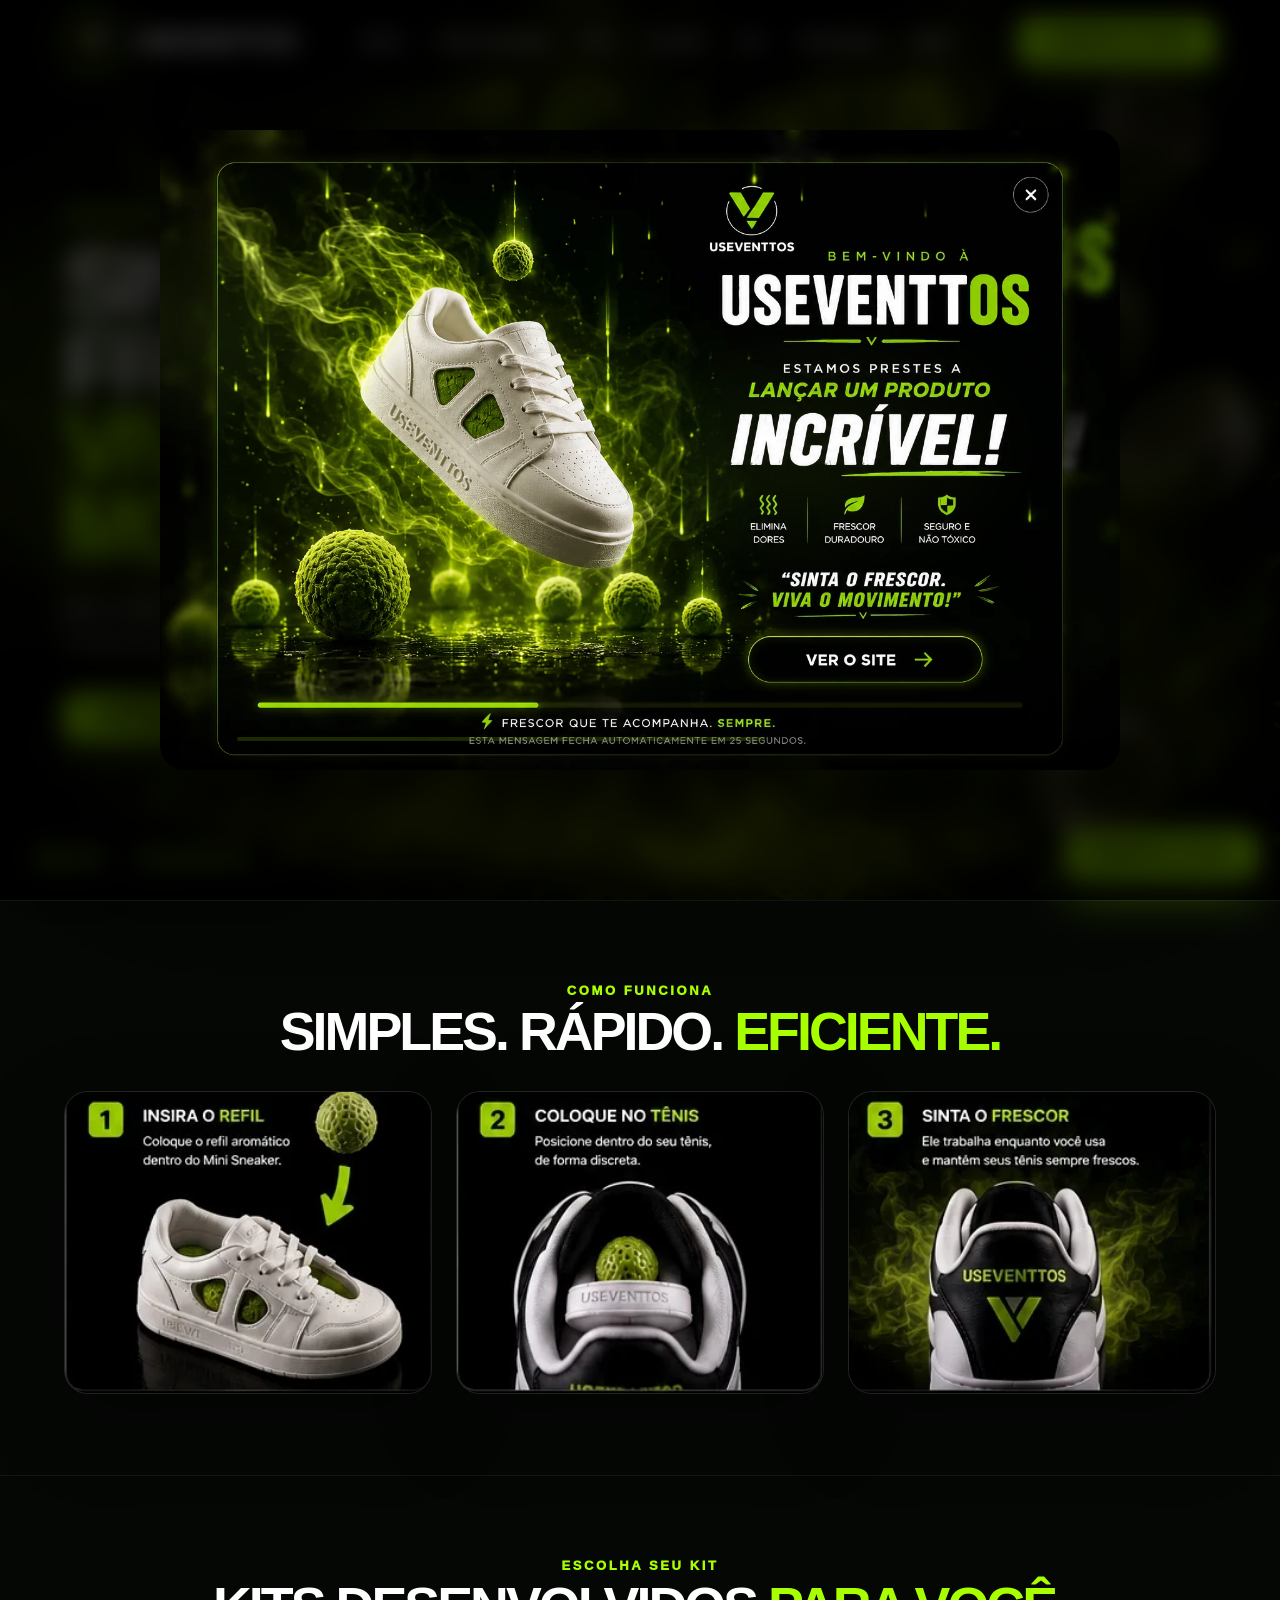
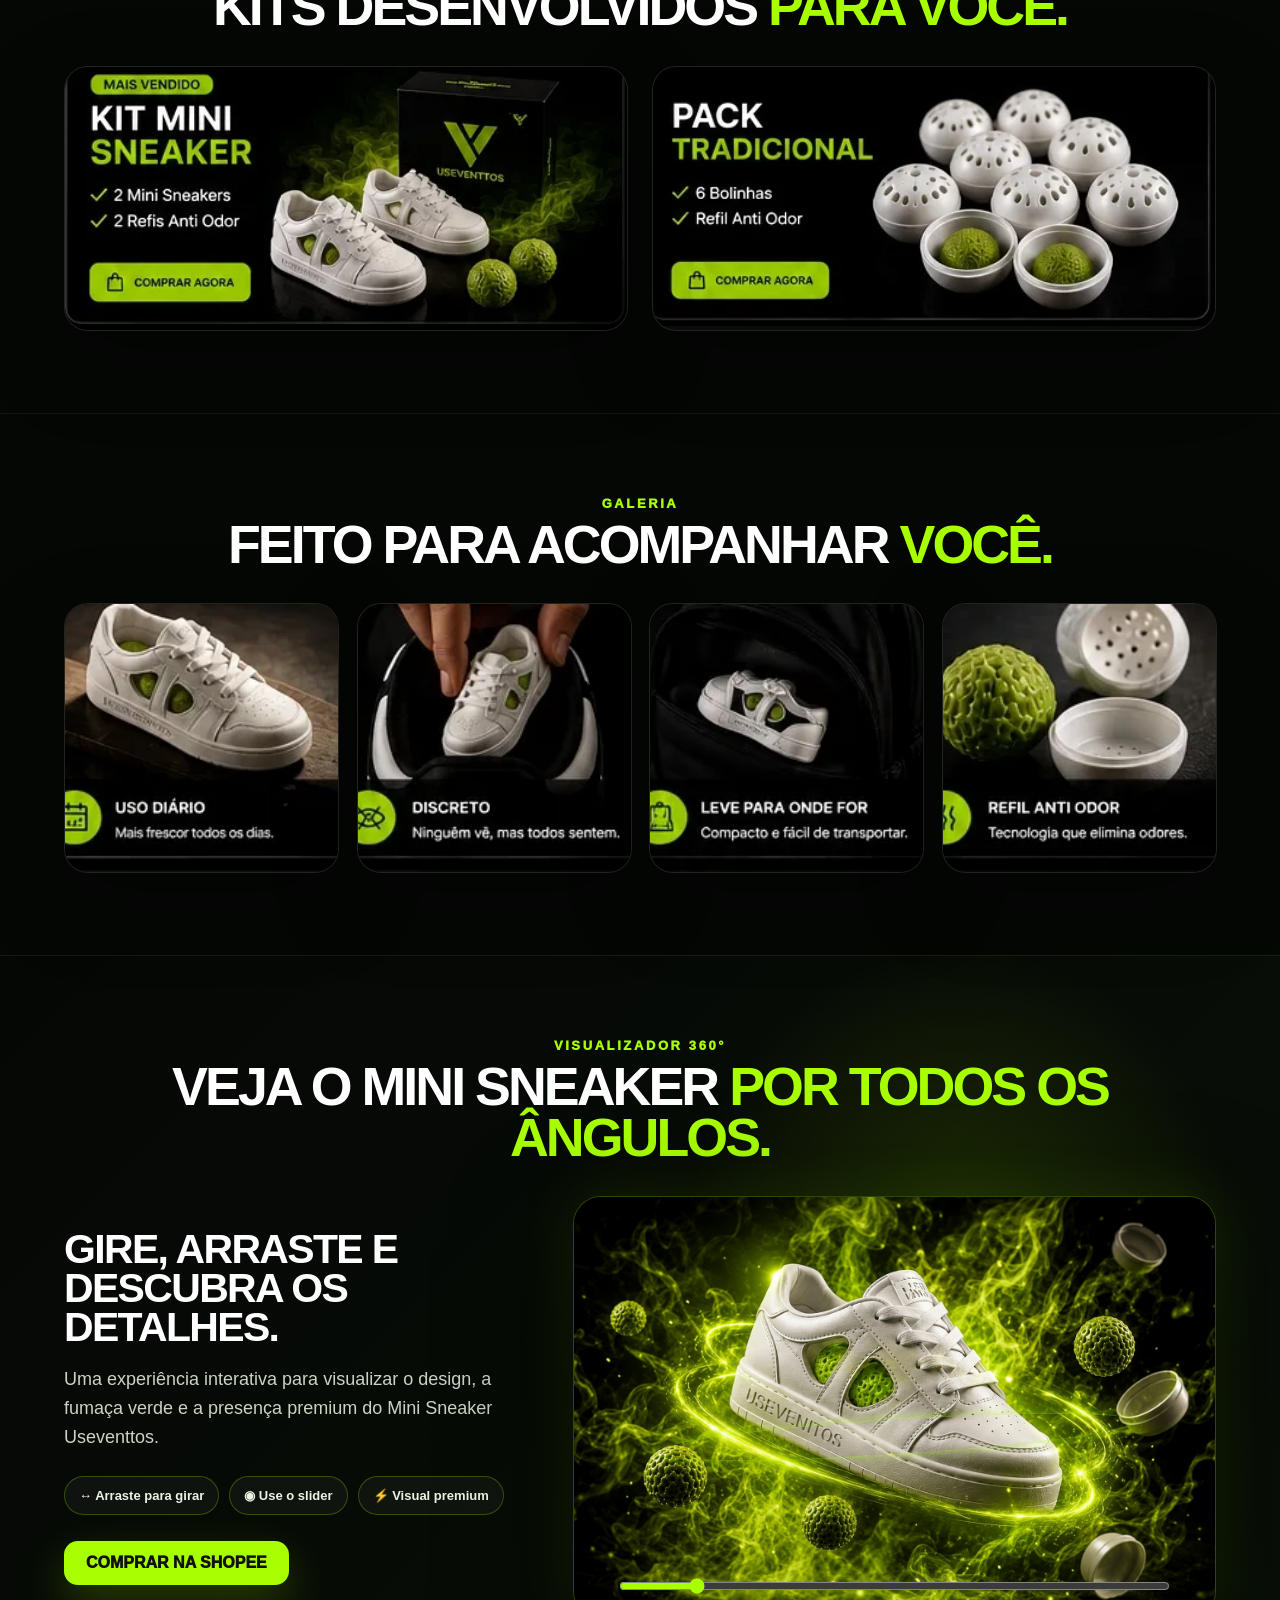
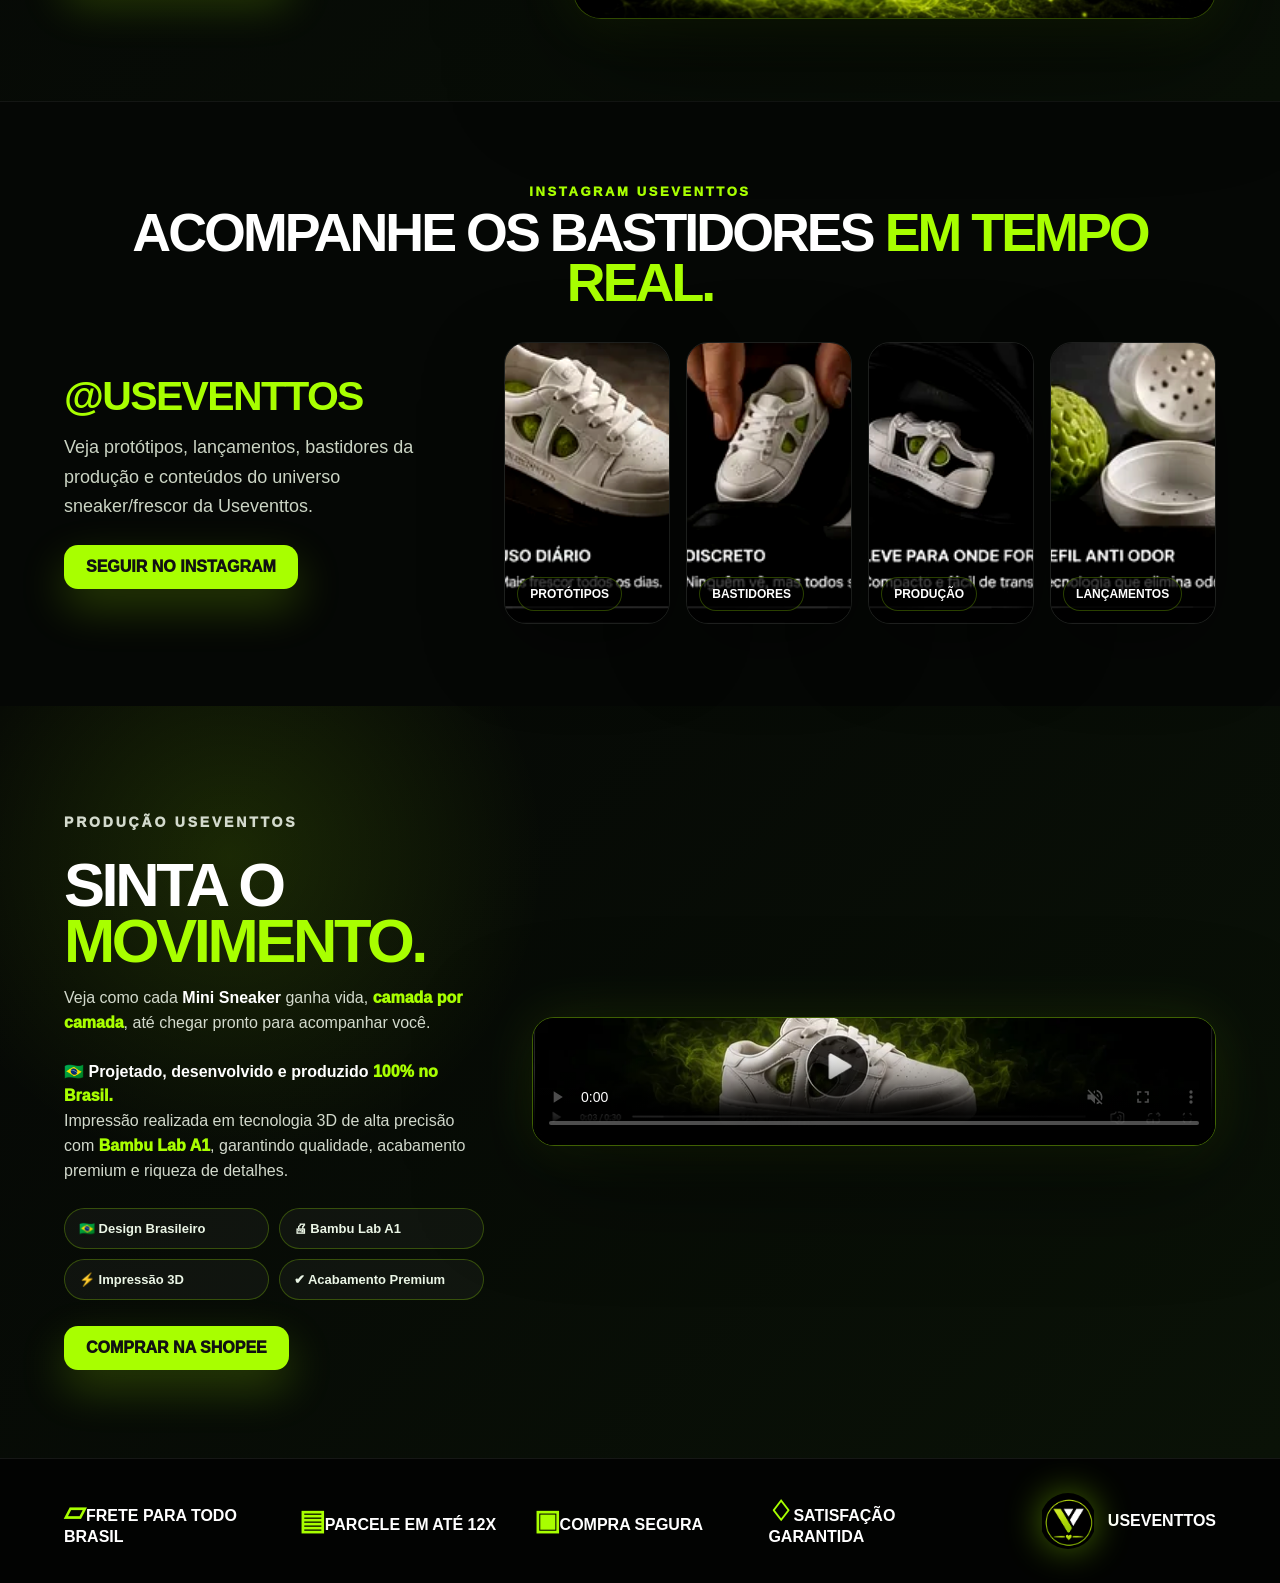
==== commit ca04b39c: "Reajuste de formato." ====
--- a/index.html
+++ b/index.html
@@ -6,14 +6,15 @@
 <title>Useventtos | Mini Sneaker Deodorizer</title>
 <meta name="description" content="Useventtos Mini Sneaker Deodorizer: frescor, movimento e proteção anti odor.">
 <meta name="theme-color" content="#050705">
-<meta property="og:image" content="hero-superpower-v2.jpg">
+<meta property="og:image" content="hero-superpower-v2.webp">
 
 <link rel="icon" href="favicon.ico">
 <link rel="icon" type="image/png" sizes="32x32" href="favicon-32.png">
 <link rel="apple-touch-icon" href="apple-touch-icon.png">
 <meta property="og:image" content="logo-useventtos-oficial.png">
 
-<link rel="stylesheet" href="style.css?v=v1-360-insta">
+<link rel="preload" as="image" href="hero-superpower-v2.webp">
+<link rel="stylesheet" href="style.css?v=v1-360-insta-opt">
 </head>
 <body>
 <div id="preloader" class="preloader">
@@ -23,7 +24,7 @@
 
 <div class="popup-overlay" id="popup">
   <div class="popup-box">
-    <img class="popup-img" src="popup-useventtos.png" alt="Bem-vindo à Useventtos">
+    <img class="popup-img" src="popup-useventtos.webp" alt="Bem-vindo à Useventtos">
     <div class="popup-smoke"></div><div class="popup-smoke2"></div>
     <button class="popup-close" id="closePopup"></button>
     <button class="popup-see-site" id="seeSite"></button>
@@ -46,7 +47,7 @@
 <main>
 <section class="hero-super" id="inicio">
   <div class="hero-bg">
-    <img src="hero-superpower-v2.jpg" alt="Useventtos Mini Sneaker com energia verde">
+    <img src="hero-superpower-v2.webp" alt="Useventtos Mini Sneaker com energia verde">
   </div>
   <div class="energy-ring ring-1"></div>
   <div class="energy-ring ring-2"></div>
@@ -74,27 +75,27 @@
 <section class="section" id="como-funciona">
   <div class="section-title"><p>Como funciona</p><h2>Simples. Rápido. <span>Eficiente.</span></h2></div>
   <div class="cards-3">
-    <article><img src="como-1.jpg" alt="Insira o refil"></article>
-    <article><img src="como-2.jpg" alt="Coloque no tênis"></article>
-    <article><img src="como-3.jpg" alt="Sinta o frescor"></article>
+    <article><img loading="lazy" src="como-1.webp" alt="Insira o refil"></article>
+    <article><img loading="lazy" src="como-2.webp" alt="Coloque no tênis"></article>
+    <article><img loading="lazy" src="como-3.webp" alt="Sinta o frescor"></article>
   </div>
 </section>
 
 <section class="section" id="kits">
   <div class="section-title"><p>Escolha seu kit</p><h2>Kits desenvolvidos <span>para você.</span></h2></div>
   <div class="kits-grid">
-    <a class="kit-card" href="https://shopee.com.br/shop/1294719962" target="_blank" rel="noopener"><img src="kit-mini.jpg" alt="Kit Mini Sneaker"></a>
-    <a class="kit-card" href="https://shopee.com.br/shop/1294719962" target="_blank" rel="noopener"><img src="kit-pack.jpg" alt="Pack Tradicional"></a>
+    <a class="kit-card" href="https://shopee.com.br/shop/1294719962" target="_blank" rel="noopener"><img loading="lazy" src="kit-mini.webp" alt="Kit Mini Sneaker"></a>
+    <a class="kit-card" href="https://shopee.com.br/shop/1294719962" target="_blank" rel="noopener"><img loading="lazy" src="kit-pack.webp" alt="Pack Tradicional"></a>
   </div>
 </section>
 
 <section class="section" id="galeria">
   <div class="section-title"><p>Galeria</p><h2>Feito para acompanhar <span>você.</span></h2></div>
   <div class="gallery-grid">
-    <img src="gallery-1.jpg" alt="Useventtos">
-    <img src="gallery-2.jpg" alt="Useventtos">
-    <img src="gallery-3.jpg" alt="Useventtos">
-    <img src="gallery-4.jpg" alt="Useventtos">
+    <img loading="lazy" src="gallery-1.webp" alt="Useventtos">
+    <img loading="lazy" src="gallery-2.webp" alt="Useventtos">
+    <img loading="lazy" src="gallery-3.webp" alt="Useventtos">
+    <img loading="lazy" src="gallery-4.webp" alt="Useventtos">
   </div>
 </section>
 
@@ -103,14 +104,14 @@
   <div class="section-title"><p>Visualizador 360°</p><h2>Veja o Mini Sneaker <span>por todos os ângulos.</span></h2></div>
   <div class="viewer-360-wrap">
     <div class="viewer-copy"><h3>Gire, arraste e descubra os detalhes.</h3><p>Uma experiência interativa para visualizar o design, a fumaça verde e a presença premium do Mini Sneaker Useventtos.</p><div class="viewer-tips"><span>↔ Arraste para girar</span><span>◉ Use o slider</span><span>⚡ Visual premium</span></div><a class="cta-main small" href="https://shopee.com.br/shop/1294719962" target="_blank" rel="noopener">Comprar na Shopee</a></div>
-    <div class="viewer-box" id="viewer360"><div class="viewer-glow"></div><img id="viewer360Image" src="sneaker-360-01.jpg" alt="Visualizador 360 Useventtos" draggable="false"><div class="viewer-orbit"></div><input id="viewer360Slider" type="range" min="1" max="24" value="1"></div>
+    <div class="viewer-box" id="viewer360"><div class="viewer-glow"></div><img id="viewer360Image" src="sneaker-360-01.webp" alt="Visualizador 360 Useventtos" draggable="false"><div class="viewer-orbit"></div><input id="viewer360Slider" type="range" min="1" max="24" value="1"></div>
   </div>
 </section>
 <section class="section instagram-section" id="instagram">
   <div class="section-title"><p>Instagram Useventtos</p><h2>Acompanhe os bastidores <span>em tempo real.</span></h2></div>
   <div class="instagram-wrap">
     <div class="instagram-copy"><h3>@useventtos</h3><p>Veja protótipos, lançamentos, bastidores da produção e conteúdos do universo sneaker/frescor da Useventtos.</p><a class="cta-main small" href="https://www.instagram.com/useventtos/" target="_blank" rel="noopener">Seguir no Instagram</a></div>
-    <div class="insta-grid"><a href="https://www.instagram.com/useventtos/" target="_blank" rel="noopener"><img src="gallery-1.jpg"><span>Protótipos</span></a><a href="https://www.instagram.com/useventtos/" target="_blank" rel="noopener"><img src="gallery-2.jpg"><span>Bastidores</span></a><a href="https://www.instagram.com/useventtos/" target="_blank" rel="noopener"><img src="gallery-3.jpg"><span>Produção</span></a><a href="https://www.instagram.com/useventtos/" target="_blank" rel="noopener"><img src="gallery-4.jpg"><span>Lançamentos</span></a></div>
+    <div class="insta-grid"><a href="https://www.instagram.com/useventtos/" target="_blank" rel="noopener"><img loading="lazy" src="gallery-1.webp"><span>Protótipos</span></a><a href="https://www.instagram.com/useventtos/" target="_blank" rel="noopener"><img loading="lazy" src="gallery-2.webp"><span>Bastidores</span></a><a href="https://www.instagram.com/useventtos/" target="_blank" rel="noopener"><img loading="lazy" src="gallery-3.webp"><span>Produção</span></a><a href="https://www.instagram.com/useventtos/" target="_blank" rel="noopener"><img loading="lazy" src="gallery-4.webp"><span>Lançamentos</span></a></div>
   </div>
 </section>
 <section class="video-section" id="video">
@@ -123,7 +124,7 @@
     <a class="cta-main small" href="https://shopee.com.br/shop/1294719962" target="_blank" rel="noopener">Comprar na Shopee</a>
   </div>
   <div class="video-frame">
-    <video src="useventtosVDO.mp4" poster="video-poster.jpg" controls autoplay muted loop playsinline></video>
+    <video src="useventtosVDO.mp4" poster="video-poster.webp" controls autoplay muted loop playsinline></video>
   </div>
 </section>
 </main>
@@ -142,6 +143,6 @@
 </div>
 
 <a class="buy-floating" href="https://shopee.com.br/shop/1294719962" target="_blank" rel="noopener">Comprar agora</a>
-<script src="script.js?v=v1-360-insta"></script>
+<script src="script.js?v=v1-360-insta-opt"></script>
 </body>
 </html>
--- a/style.css
+++ b/style.css
@@ -20,8 +20,6 @@
 .buy-floating{position:fixed;right:22px;bottom:22px;z-index:58;background:var(--green);color:#111;padding:15px 24px;border-radius:14px;font-weight:950;text-transform:uppercase;box-shadow:0 18px 50px rgba(168,255,0,.25)}.sound-panel{position:fixed;left:22px;bottom:22px;z-index:61;display:flex;gap:8px}.sound-toggle,.track-select{border:1px solid rgba(168,255,0,.45);background:rgba(5,7,5,.82);color:#a8ff00;font-weight:950;padding:12px 14px;border-radius:999px;cursor:pointer;backdrop-filter:blur(12px)}.sound-toggle.on{background:#a8ff00;color:#111}
 .popup-overlay{position:fixed;inset:0;z-index:100;display:flex;align-items:center;justify-content:center;padding:22px;background:rgba(0,0,0,.74);backdrop-filter:blur(12px);opacity:0;visibility:hidden;transition:.36s}.popup-overlay.show{opacity:1;visibility:visible}.popup-box{position:relative;width:min(94vw,960px);border-radius:24px;overflow:hidden;box-shadow:0 40px 140px rgba(0,0,0,.78);transform:translateY(24px) scale(.95);transition:.42s}.popup-overlay.show .popup-box{transform:translateY(0) scale(1)}.popup-img{width:100%;pointer-events:none}.popup-close{position:absolute;right:2.3%;top:3.5%;width:48px;height:48px;border-radius:50%;border:1px solid rgba(255,255,255,.35);background:rgba(0,0,0,.30);color:#fff;font-size:28px;cursor:pointer}.popup-see-site{position:absolute;right:5%;bottom:6%;padding:14px 26px;border-radius:12px;background:#a8ff00;color:#111;font-weight:950;border:0;cursor:pointer;text-transform:uppercase}.popup-progress{position:absolute;left:8%;bottom:4.5%;height:4px;width:55%;background:rgba(168,255,0,.16);border-radius:999px;overflow:hidden}.popup-progress span{display:block;width:100%;height:100%;background:#a8ff00;transform-origin:left center;animation:timerbar 25s linear forwards}@keyframes timerbar{from{transform:scaleX(1)}to{transform:scaleX(0)}}.popup-smoke,.popup-smoke2{position:absolute;z-index:4;pointer-events:none;mix-blend-mode:screen;filter:blur(14px);background:radial-gradient(ellipse at 20% 35%,rgba(190,255,45,.24),transparent 32%)}.popup-smoke{left:-18%;top:6%;width:64%;height:68%;opacity:.40;animation:smokeMove 5.5s ease-in-out infinite alternate}.popup-smoke2{right:-18%;bottom:6%;width:64%;height:68%;opacity:.28;animation:smokeMove 6.5s ease-in-out infinite alternate-reverse}
 @media(max-width:980px){.nav{display:none}.header{padding:0 18px}.hero-super{padding:110px 18px 70px}.hero-bg::after{background:linear-gradient(180deg,rgba(0,0,0,.66),rgba(0,0,0,.34),rgba(0,0,0,.82))}.ring-1,.ring-2,.ring-3{width:88vw;height:22vw;right:3%;top:53%}.cards-3,.kits-grid,.gallery-grid,.video-section,.footer{grid-template-columns:1fr}.section,.video-section{padding:58px 18px}.sound-panel{left:12px;right:12px;bottom:12px}.track-select{max-width:160px}.buy-floating{right:12px;bottom:72px}.brand strong{font-size:19px}.logo-mark{width:46px;height:46px;font-size:28px}}
-
-/* ===== AJUSTES PREMIUM FINAIS ===== */
 .header{
   transition:height .28s ease, background .28s ease, box-shadow .28s ease, backdrop-filter .28s ease;
 }
@@ -39,7 +37,6 @@
 .header.scrolled .brand strong{
   font-size:21px;
 }
-
 .cta-main,
 .buy-floating{
   animation:ctaPulse 2.8s ease-in-out infinite;
@@ -48,7 +45,6 @@
   0%,100%{transform:scale(1)}
   50%{transform:scale(1.035)}
 }
-
 .energy-ring{
   opacity:.32;
   border-color:rgba(168,255,0,.22);
@@ -58,7 +54,6 @@
 .ring-1{opacity:.36}
 .ring-2{opacity:.24}
 .ring-3{opacity:.18}
-
 .hero-bg img{
   animation:heroFloatPremium 5.2s ease-in-out infinite alternate;
 }
@@ -66,7 +61,6 @@
   from{transform:scale(1.075) translateY(0) rotate(-.2deg)}
   to{transform:scale(1.14) translateY(-16px) rotate(.45deg)}
 }
-
 .shoe-shine{
   position:absolute;
   z-index:8;
@@ -86,7 +80,6 @@
   45%{opacity:.42}
   65%{transform:translateX(55%) skewX(-12deg);opacity:0}
 }
-
 .smoke-layer{
   animation-duration:4.8s;
 }
@@ -96,7 +89,6 @@
 .smoke-two{
   opacity:.48;
 }
-
 .particle-field span{
   animation-duration:3.4s;
 }
@@ -104,7 +96,6 @@
   opacity:.75;
   animation-duration:5.4s;
 }
-
 .cards-3 article,
 .kit-card,
 .gallery-grid img,
@@ -117,7 +108,6 @@
 .gallery-grid img:hover{
   box-shadow:0 36px 110px rgba(0,0,0,.45),0 0 32px rgba(168,255,0,.14);
 }
-
 .sound-panel{
   transform:scale(.94);
   transform-origin:left bottom;
@@ -126,7 +116,6 @@
 .track-select{
   box-shadow:0 12px 35px rgba(0,0,0,.35);
 }
-
 .hero-content{
   animation:heroTextIn .9s ease-out both;
 }
@@ -134,7 +123,6 @@
   from{opacity:0;transform:translateY(18px)}
   to{opacity:1;transform:translateY(0)}
 }
-
 @media(max-width:980px){
   .header.scrolled{
     height:68px;
@@ -152,9 +140,6 @@
     width:80%;
   }
 }
-
-
-/* ===== NOVA LOGOMARCA OFICIAL ===== */
 .brand-logo{
   width:56px;
   height:56px;
@@ -179,7 +164,6 @@
 .logo-mark{
   display:none;
 }
-
 .preloader{
   position:fixed;
   inset:0;
@@ -206,17 +190,11 @@
   from{transform:scale(.96);opacity:.78}
   to{transform:scale(1.06);opacity:1}
 }
-
 @media(max-width:980px){
   .brand-logo{width:48px;height:48px}
   .header.scrolled .brand-logo{width:42px;height:42px}
   .preloader img{width:104px;height:104px}
 }
-
-
-/* ===== POPUP FINAL: APENAS UM X VISUAL ===== */
-/* O X e o botão VER SITE já existem na imagem oficial do popup.
-   Estes botões ficam invisíveis, mas continuam clicáveis sobre a arte. */
 .popup-close{
   position:absolute !important;
   right:3.4% !important;
@@ -239,7 +217,6 @@
   transform:rotate(90deg) scale(1.08);
   filter:drop-shadow(0 0 16px rgba(168,255,0,.7));
 }
-
 .popup-see-site{
   position:absolute !important;
   left:59.5% !important;
@@ -260,11 +237,9 @@
 .popup-see-site:hover{
   filter:drop-shadow(0 0 18px rgba(168,255,0,.58));
 }
-
 .popup-box button{
   -webkit-tap-highlight-color:transparent;
 }
-
 .green{color:var(--green);font-weight:950}.video-copy strong{color:#fff}.video-badges{display:grid;grid-template-columns:1fr 1fr;gap:10px;margin:24px 0 26px}.video-badges span{border:1px solid rgba(168,255,0,.25);background:rgba(255,255,255,.04);border-radius:999px;padding:12px 14px;color:#eaf5e5;font-weight:850;font-size:13px}
 .viewer-section{background:radial-gradient(circle at 75% 35%,rgba(168,255,0,.13),transparent 25%),linear-gradient(135deg,#050705,#091007)}.viewer-360-wrap{display:grid;grid-template-columns:.42fr .58fr;gap:44px;align-items:center;max-width:1500px;margin:0 auto}.viewer-copy h3,.instagram-copy h3{font-size:clamp(30px,3.2vw,52px);line-height:.95;text-transform:uppercase;letter-spacing:-.04em;margin-bottom:18px}.viewer-copy p,.instagram-copy p{color:#cbd4c4;line-height:1.62;font-size:18px;margin-bottom:24px}.viewer-tips{display:flex;flex-wrap:wrap;gap:10px;margin-bottom:26px}.viewer-tips span{border:1px solid rgba(168,255,0,.25);background:rgba(255,255,255,.04);border-radius:999px;padding:11px 14px;color:#eaf5e5;font-weight:850;font-size:13px}.viewer-box{position:relative;overflow:hidden;border-radius:28px;border:1px solid rgba(168,255,0,.28);background:#020302;box-shadow:0 36px 120px rgba(0,0,0,.55),0 0 60px rgba(168,255,0,.12);cursor:grab;user-select:none;isolation:isolate}.viewer-box:active{cursor:grabbing}.viewer-box img{width:100%;position:relative;z-index:3;pointer-events:none}.viewer-glow{position:absolute;inset:-15%;z-index:1;background:radial-gradient(circle at 50% 50%,rgba(168,255,0,.20),transparent 42%);filter:blur(18px);animation:viewerGlow 3.2s ease-in-out infinite alternate}.viewer-orbit{position:absolute;left:12%;right:12%;top:48%;height:18%;z-index:4;border:2px solid rgba(168,255,0,.28);border-radius:50%;box-shadow:0 0 22px rgba(168,255,0,.32);transform:rotateX(62deg) rotateZ(-8deg);animation:viewerOrbit 4.8s linear infinite;pointer-events:none}@keyframes viewerGlow{from{opacity:.45;transform:scale(.98)}to{opacity:.9;transform:scale(1.08)}}@keyframes viewerOrbit{from{transform:rotateX(62deg) rotateZ(0deg)}to{transform:rotateX(62deg) rotateZ(360deg)}}#viewer360Slider{position:absolute;left:7%;right:7%;bottom:24px;width:86%;z-index:6;accent-color:#a8ff00;cursor:pointer}
 .instagram-wrap{display:grid;grid-template-columns:.36fr .64fr;gap:40px;align-items:center;max-width:1500px;margin:0 auto}.instagram-copy h3{color:var(--green)}.insta-grid{display:grid;grid-template-columns:repeat(4,1fr);gap:16px}.insta-grid a{position:relative;overflow:hidden;border-radius:22px;border:1px solid rgba(255,255,255,.10);box-shadow:0 24px 80px rgba(0,0,0,.38);transition:.25s}.insta-grid a:hover{transform:translateY(-7px);border-color:rgba(168,255,0,.40);box-shadow:0 36px 110px rgba(0,0,0,.45),0 0 32px rgba(168,255,0,.14)}.insta-grid img{width:100%;height:280px;object-fit:cover;filter:saturate(1.06) contrast(1.05)}.insta-grid span{position:absolute;left:12px;bottom:12px;z-index:3;background:rgba(0,0,0,.72);border:1px solid rgba(168,255,0,.25);color:#fff;border-radius:999px;padding:9px 12px;font-weight:900;font-size:12px;text-transform:uppercase}.track-select{min-width:178px}@media(max-width:980px){.viewer-360-wrap,.instagram-wrap{grid-template-columns:1fr}.video-badges,.insta-grid{grid-template-columns:1fr 1fr}.insta-grid img{height:220px}}@media(max-width:560px){.video-badges,.insta-grid{grid-template-columns:1fr}}
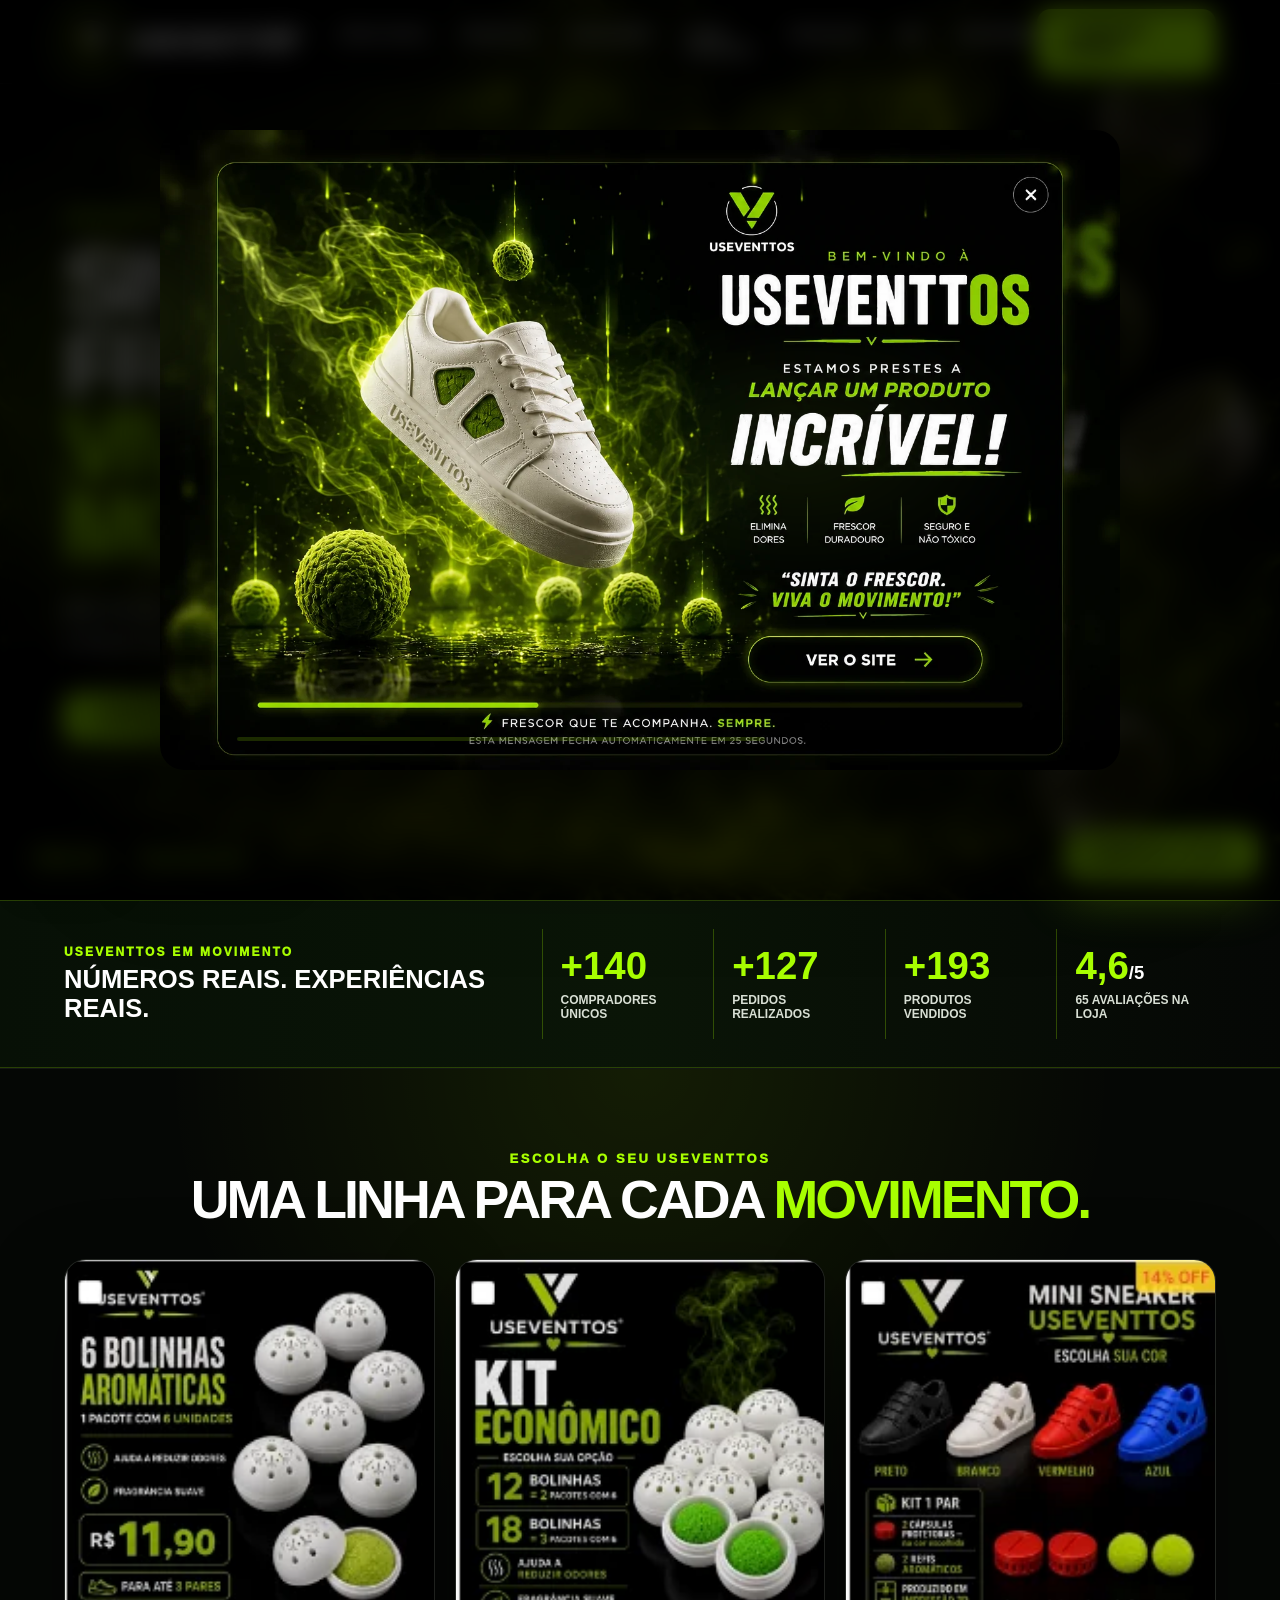
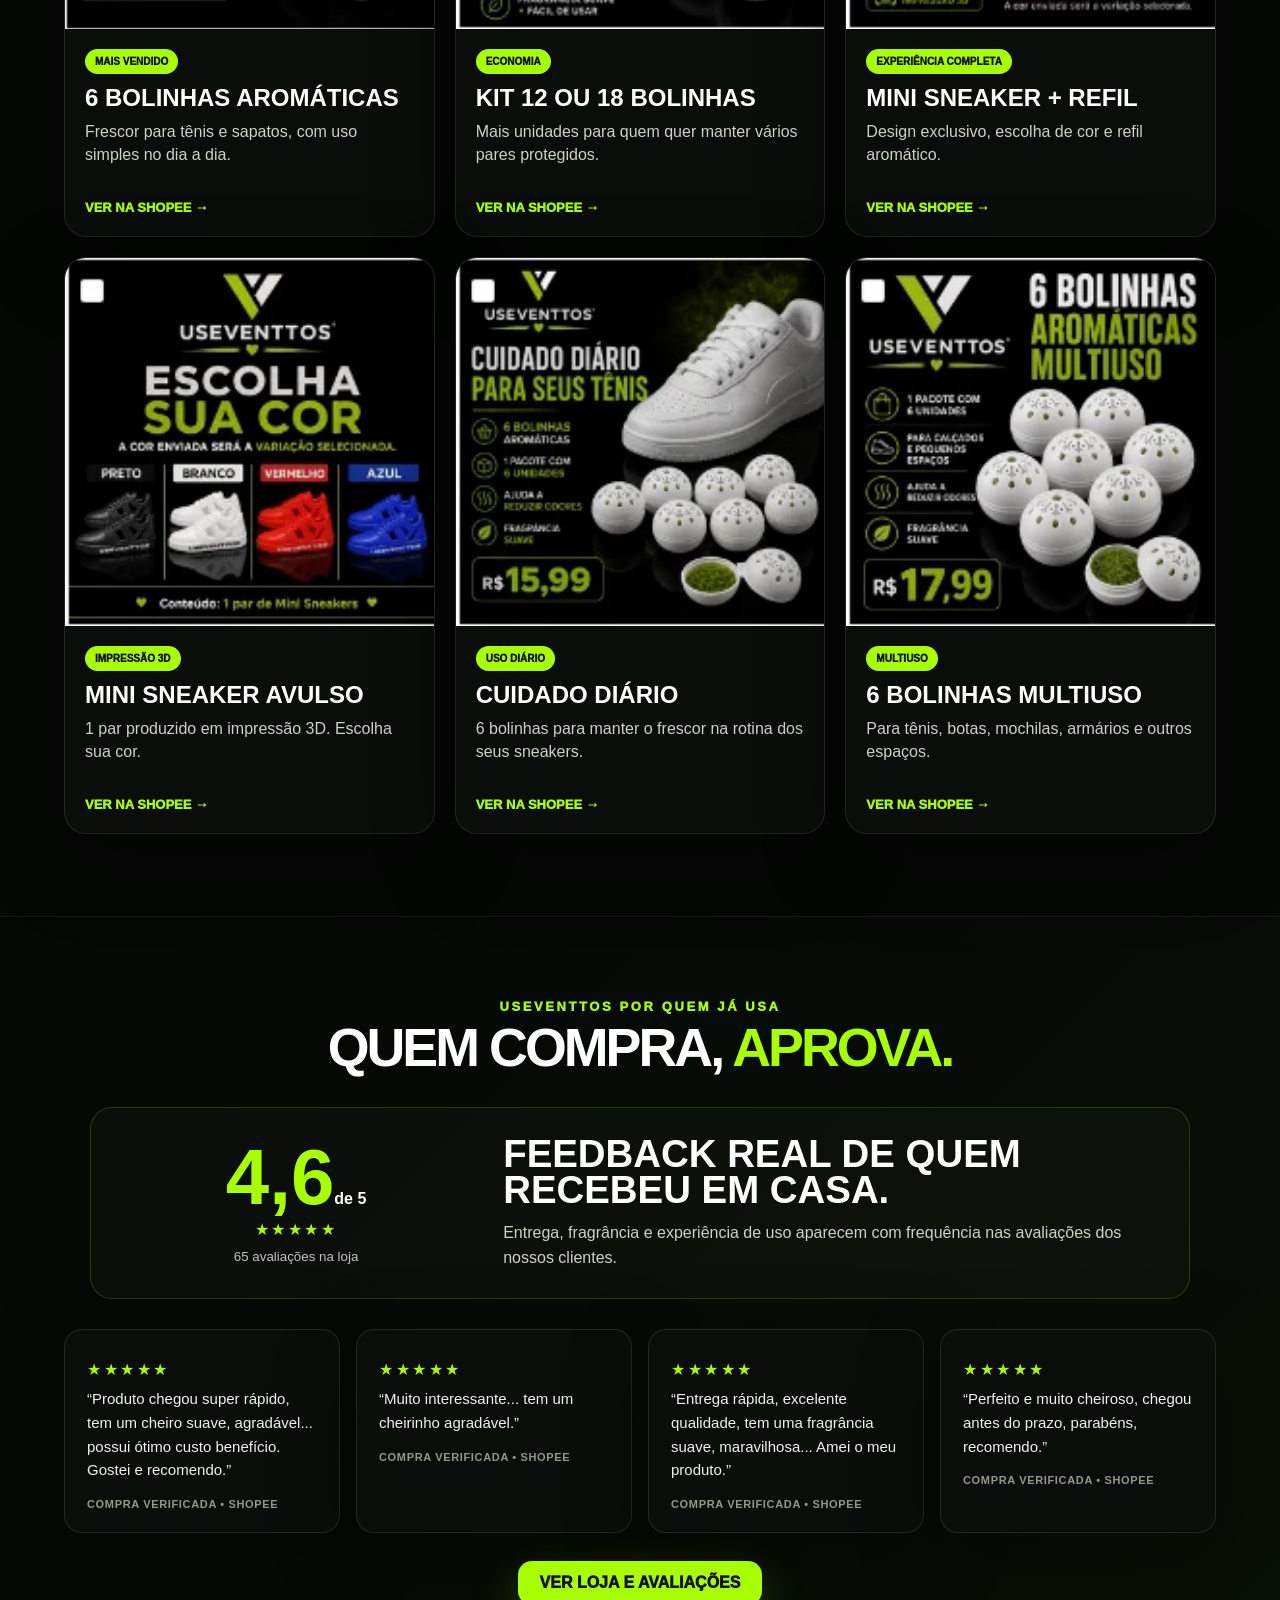
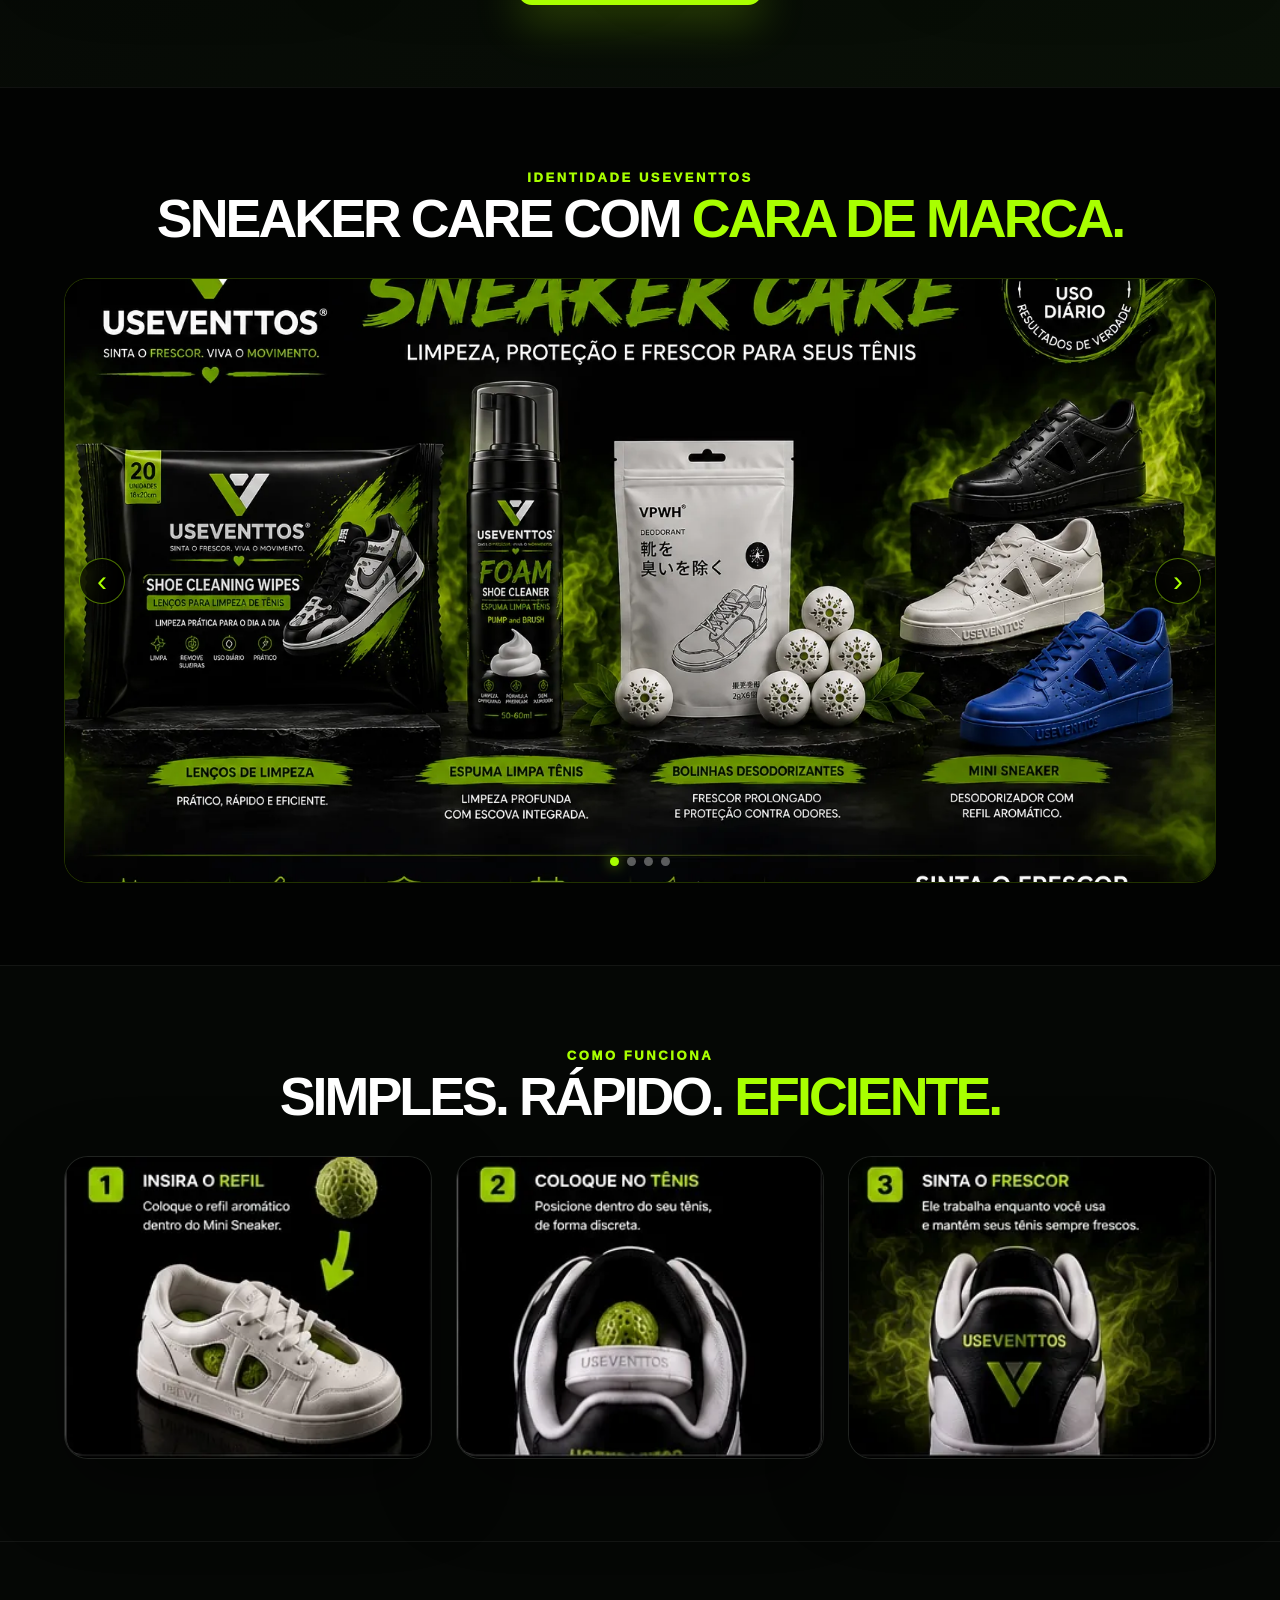
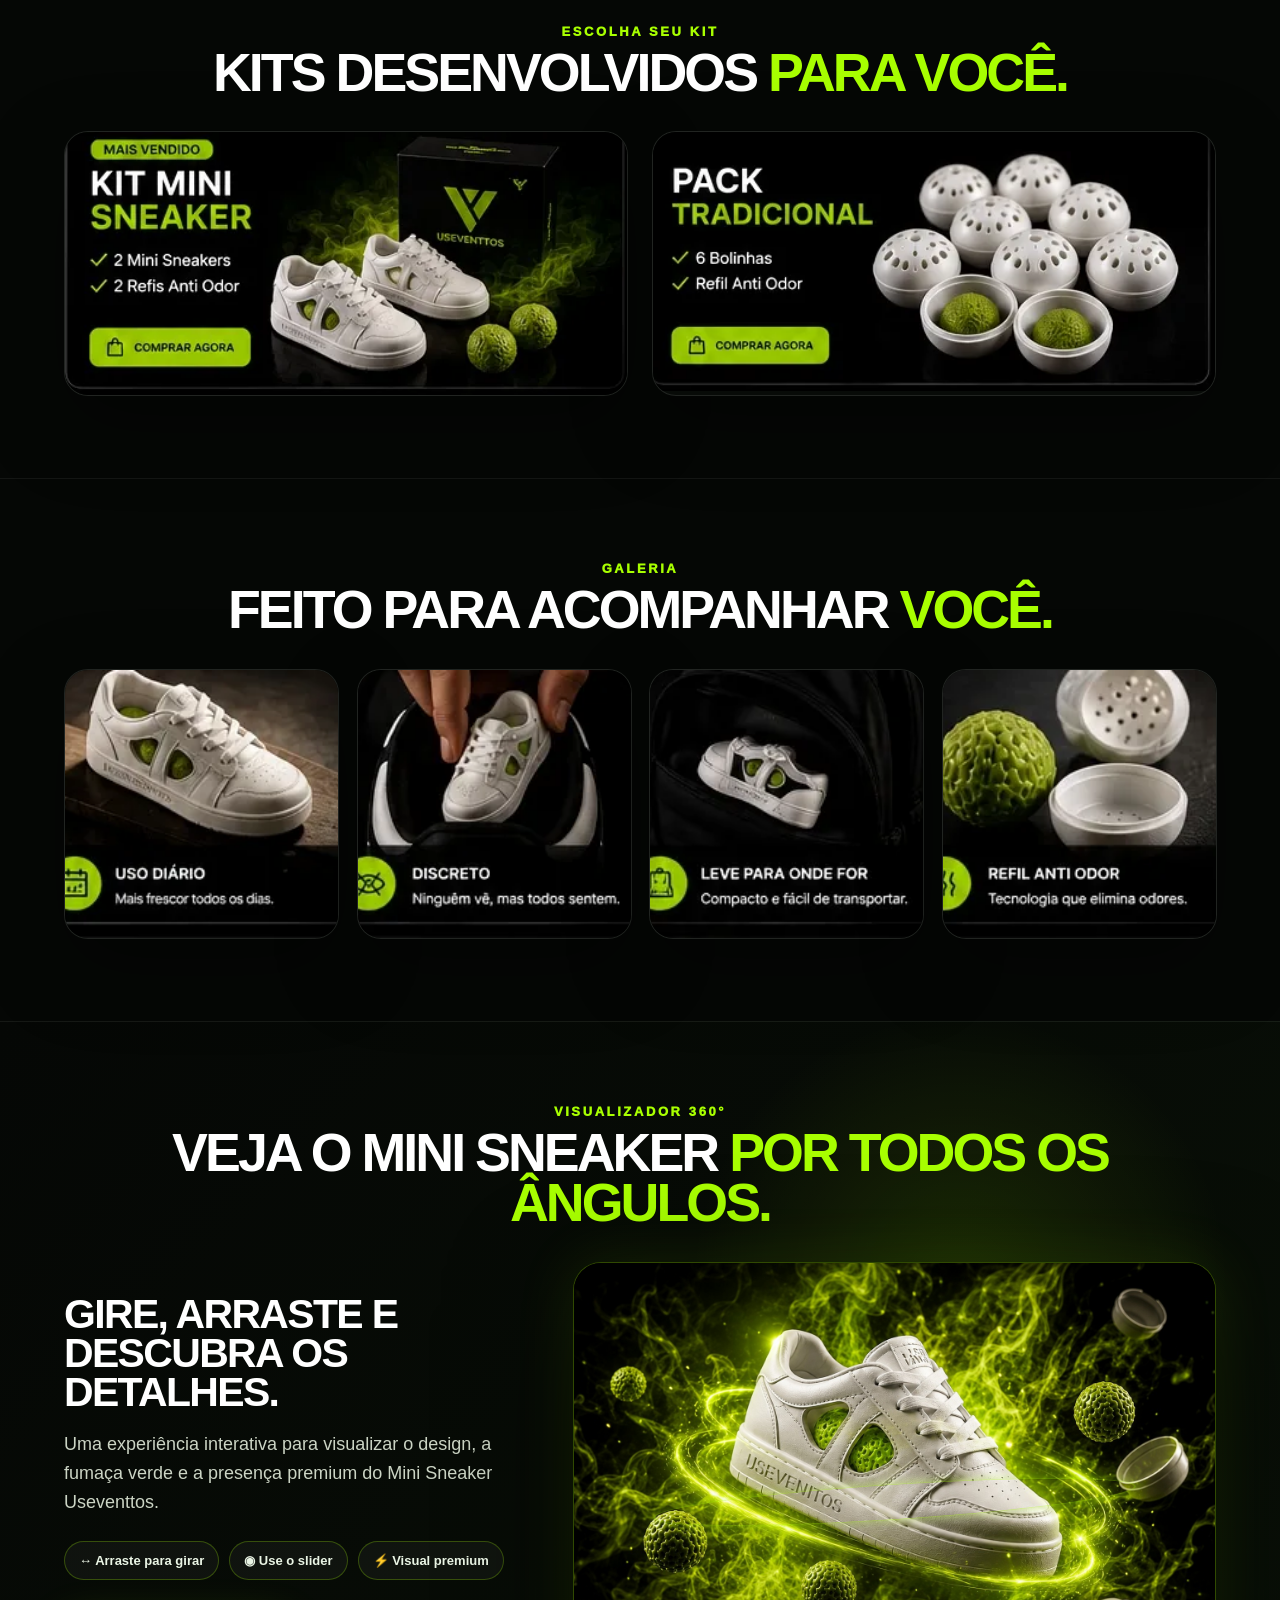
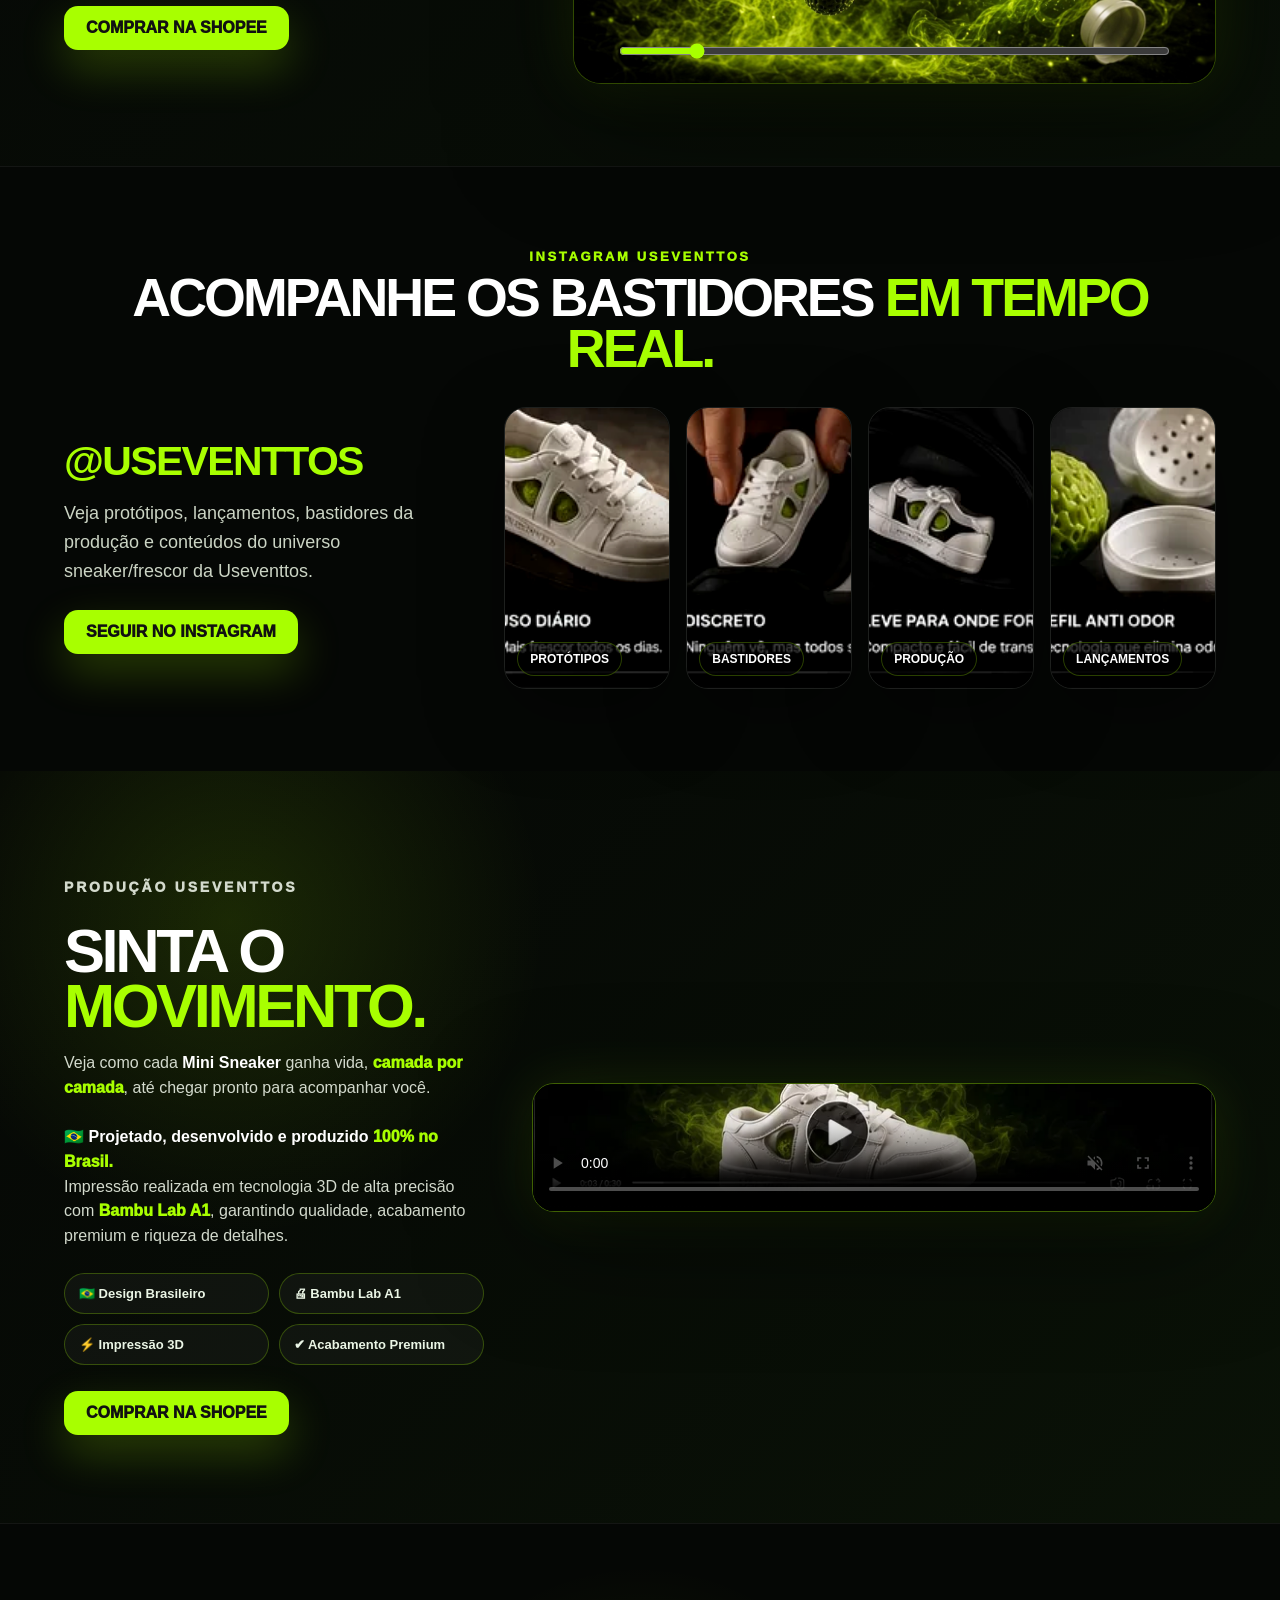
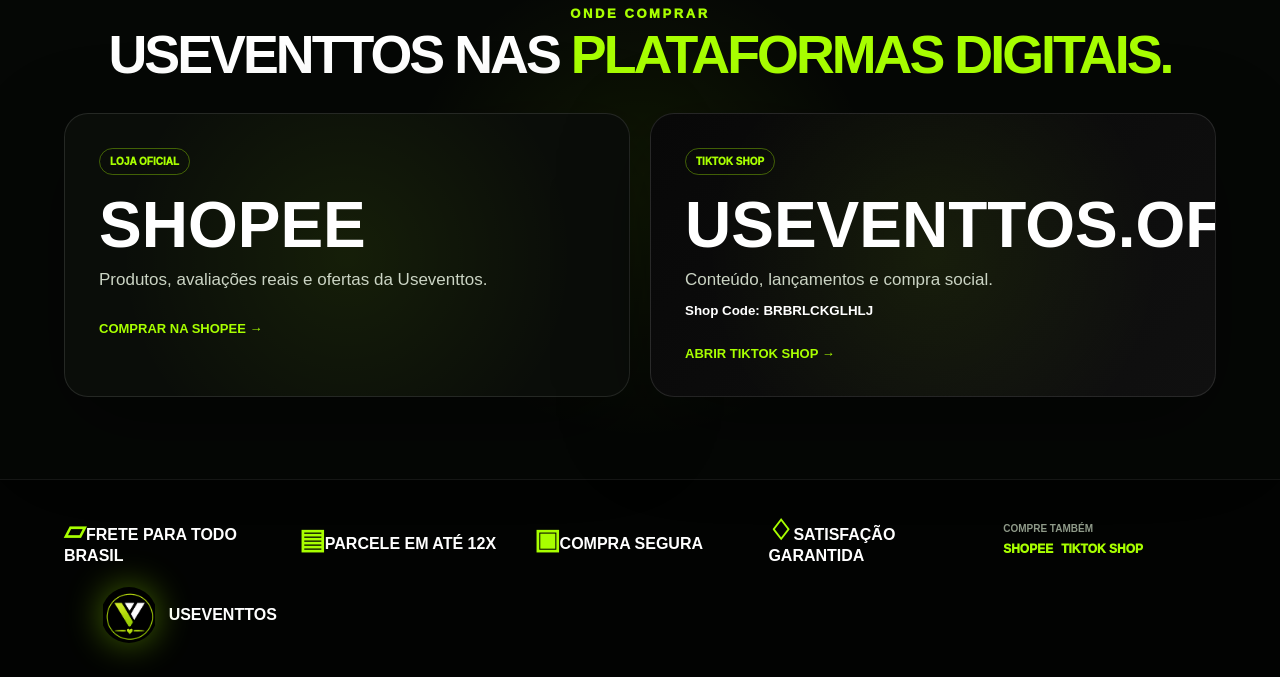
==== commit b70a0731: "Useventtos Shopee e Tiktok 01 Ajuste de toda a pagina, incluindo CAT Tiktok e Shopee." ====
--- a/index.html
+++ b/index.html
@@ -14,7 +14,7 @@
 <meta property="og:image" content="logo-useventtos-oficial.png">
 
 <link rel="preload" as="image" href="hero-superpower-v2.webp">
-<link rel="stylesheet" href="style.css?v=v1-360-insta-opt">
+<link rel="stylesheet" href="style.css?v=v2-social">
 </head>
 <body>
 <div id="preloader" class="preloader">
@@ -36,10 +36,13 @@
   <a href="#inicio" class="brand"><img class="brand-logo" src="logo-useventtos-oficial.png" alt="Useventtos"><strong>USEVENTTOS</strong></a>
   <nav class="nav">
     <a href="#inicio">Início</a>
+    <a href="#numeros">Resultados</a>
+    <a href="#produtos">Produtos</a>
+    <a href="#avaliacoes">Avaliações</a>
     <a href="#como-funciona">Como funciona</a>
-    <a href="#kits">Kits</a>
-    <a href="#galeria">Galeria</a><a href="#visualizador">360°</a><a href="#instagram">Instagram</a>
-    <a href="#video">Vídeo</a>
+    <a href="#video">Produção</a>
+    <a href="#visualizador">360°</a>
+    <a href="#instagram">Instagram</a>
   </nav>
   <a class="cta-main" href="https://shopee.com.br/shop/1294719962" target="_blank" rel="noopener">Comprar agora</a>
 </header>
@@ -70,6 +73,95 @@
       
     </div>
   </div>
+
+</section>
+
+<section class="proof-strip" id="numeros">
+  <div class="proof-intro">
+    <span class="proof-kicker">Useventtos em movimento</span>
+    <strong>Números reais. Experiências reais.</strong>
+  </div>
+  <div class="proof-grid">
+    <div class="proof-stat"><b>+140</b><span>compradores únicos</span></div>
+    <div class="proof-stat"><b>+127</b><span>pedidos realizados</span></div>
+    <div class="proof-stat"><b>+193</b><span>produtos vendidos</span></div>
+    <div class="proof-stat"><b>4,6<span>/5</span></b><span>65 avaliações na loja</span></div>
+  </div>
+</section>
+
+<section class="section products-section" id="produtos">
+  <div class="section-title">
+    <p>Escolha o seu Useventtos</p>
+    <h2>Uma linha para cada <span>movimento.</span></h2>
+  </div>
+  <div class="product-grid">
+    <article class="product-card">
+      <div class="product-image"><img loading="lazy" src="produto-6-bolinhas.webp" alt="6 Bolinhas Aromáticas Useventtos"></div>
+      <div class="product-body"><span class="product-tag">Mais vendido</span><h3>6 Bolinhas Aromáticas</h3><p>Frescor para tênis e sapatos, com uso simples no dia a dia.</p>
+      <a class="product-cta" href="https://shopee.com.br/6-Bolinhas-Arom%C3%A1ticas-para-T%C3%AAnis-e-Sapatos-Ajuda-a-Reduzir-Odores-Useventtos-i.1294719962.58264559488?extraParams=%7B%22display_model_id%22%3A239446759209%2C%22model_selection_logic%22%3A3%7D" target="_blank" rel="noopener">Ver na Shopee →</a></div>
+    </article>
+    <article class="product-card">
+      <div class="product-image"><img loading="lazy" src="produto-kit-economico.webp" alt="Kit Econômico Useventtos"></div>
+      <div class="product-body"><span class="product-tag">Economia</span><h3>Kit 12 ou 18 Bolinhas</h3><p>Mais unidades para quem quer manter vários pares protegidos.</p>
+      <a class="product-cta" href="https://shopee.com.br/Kit-12-ou-18-Bolinhas-Arom%C3%A1ticas-para-T%C3%AAnis-Ajuda-a-Reduzir-Odores-Useventtos-i.1294719962.58213201823?extraParams=%7B%22display_model_id%22%3A209191063117%2C%22model_selection_logic%22%3A3%7D" target="_blank" rel="noopener">Ver na Shopee →</a></div>
+    </article>
+    <article class="product-card">
+      <div class="product-image"><img loading="lazy" src="produto-mini-refil.webp" alt="Mini Sneaker com Refil Useventtos"></div>
+      <div class="product-body"><span class="product-tag">Experiência completa</span><h3>Mini Sneaker + Refil</h3><p>Design exclusivo, escolha de cor e refil aromático.</p>
+      <a class="product-cta" href="https://shopee.com.br/Mini-Sneaker-Useventtos-Aromatizador-para-T%C3%AAnis-com-Refil-Escolha-a-Cor-Kit-1-Par-i.1294719962.58265850911?extraParams=%7B%22display_model_id%22%3A139841523420%2C%22model_selection_logic%22%3A3%7D" target="_blank" rel="noopener">Ver na Shopee →</a></div>
+    </article>
+    <article class="product-card">
+      <div class="product-image"><img loading="lazy" src="produto-mini-avulso.webp" alt="Mini Sneaker Avulso Useventtos"></div>
+      <div class="product-body"><span class="product-tag">Impressão 3D</span><h3>Mini Sneaker Avulso</h3><p>1 par produzido em impressão 3D. Escolha sua cor.</p>
+      <a class="product-cta" href="https://shopee.com.br/Mini-Sneaker-Useventtos-Avulso-1-Par-Escolha-a-Cor-Produzido-em-Impress%C3%A3o-3D-i.1294719962.22495190087?extraParams=%7B%22display_model_id%22%3A109730161228%2C%22model_selection_logic%22%3A3%7D" target="_blank" rel="noopener">Ver na Shopee →</a></div>
+    </article>
+    <article class="product-card">
+      <div class="product-image"><img loading="lazy" src="produto-cuidado-diario.webp" alt="Cuidado Diário Useventtos"></div>
+      <div class="product-body"><span class="product-tag">Uso diário</span><h3>Cuidado Diário</h3><p>6 bolinhas para manter o frescor na rotina dos seus sneakers.</p>
+      <a class="product-cta" href="https://shopee.com.br/6-Bolinhas-Arom%C3%A1ticas-para-T%C3%AAnis-Frescor-no-Cuidado-Di%C3%A1rio-dos-Sneakers-Useventtos-i.1294719962.23499515559?extraParams=%7B%22display_model_id%22%3A189191063343%2C%22model_selection_logic%22%3A3%7D" target="_blank" rel="noopener">Ver na Shopee →</a></div>
+    </article>
+    <article class="product-card">
+      <div class="product-image"><img loading="lazy" src="produto-multiuso.webp" alt="Bolinhas Multiuso Useventtos"></div>
+      <div class="product-body"><span class="product-tag">Multiuso</span><h3>6 Bolinhas Multiuso</h3><p>Para tênis, botas, mochilas, armários e outros espaços.</p>
+      <a class="product-cta" href="https://shopee.com.br/6-Bolinhas-Arom%C3%A1ticas-Multiuso-Para-T%C3%AAnis-Botas-Mochilas-e-Arm%C3%A1rios-Useventtos-i.1294719962.22795162735?extraParams=%7B%22display_model_id%22%3A228809359544%2C%22model_selection_logic%22%3A3%7D" target="_blank" rel="noopener">Ver na Shopee →</a></div>
+    </article>
+  </div>
+</section>
+
+<section class="section reviews-section" id="avaliacoes">
+  <div class="section-title">
+    <p>Useventtos por quem já usa</p>
+    <h2>Quem compra, <span>aprova.</span></h2>
+  </div>
+  <div class="rating-summary">
+    <div class="rating-score"><b>4,6</b><span>de 5</span><div class="stars">★★★★★</div><small>65 avaliações na loja</small></div>
+    <div class="rating-copy"><h3>Feedback real de quem recebeu em casa.</h3><p>Entrega, fragrância e experiência de uso aparecem com frequência nas avaliações dos nossos clientes.</p></div>
+  </div>
+  <div class="review-grid">
+    <blockquote class="review-card"><div class="stars">★★★★★</div><p>“Produto chegou super rápido, tem um cheiro suave, agradável... possui ótimo custo benefício. Gostei e recomendo.”</p><footer>Compra verificada • Shopee</footer></blockquote>
+    <blockquote class="review-card"><div class="stars">★★★★★</div><p>“Muito interessante... tem um cheirinho agradável.”</p><footer>Compra verificada • Shopee</footer></blockquote>
+    <blockquote class="review-card"><div class="stars">★★★★★</div><p>“Entrega rápida, excelente qualidade, tem uma fragrância suave, maravilhosa... Amei o meu produto.”</p><footer>Compra verificada • Shopee</footer></blockquote>
+    <blockquote class="review-card"><div class="stars">★★★★★</div><p>“Perfeito e muito cheiroso, chegou antes do prazo, parabéns, recomendo.”</p><footer>Compra verificada • Shopee</footer></blockquote>
+  </div>
+  <div class="reviews-cta"><a class="cta-main small" href="https://shopee.com.br/shop/1294719962" target="_blank" rel="noopener">Ver loja e avaliações</a></div>
+</section>
+
+<section class="section campaign-section" id="campanha">
+  <div class="section-title">
+    <p>Identidade Useventtos</p>
+    <h2>Sneaker Care com <span>cara de marca.</span></h2>
+  </div>
+  <div class="campaign-slider" id="campaignSlider">
+    <button class="campaign-arrow prev" type="button" aria-label="Banner anterior">‹</button>
+    <div class="campaign-track">
+      <img class="campaign-slide active" src="banner-sneaker-care.webp" alt="Linha completa Sneaker Care Useventtos">
+      <img class="campaign-slide" src="banner-institucional.webp" alt="Useventtos institucional">
+      <img class="campaign-slide" src="banner-qualidade.webp" alt="Qualidade em cada detalhe Useventtos">
+      <img class="campaign-slide" src="banner-mini-sneaker.webp" alt="Mini Sneaker Useventtos">
+    </div>
+    <button class="campaign-arrow next" type="button" aria-label="Próximo banner">›</button>
+    <div class="campaign-dots" aria-label="Navegação dos banners"></div>
+  </div>
 </section>
 
 <section class="section" id="como-funciona">
@@ -84,8 +176,8 @@
 <section class="section" id="kits">
   <div class="section-title"><p>Escolha seu kit</p><h2>Kits desenvolvidos <span>para você.</span></h2></div>
   <div class="kits-grid">
-    <a class="kit-card" href="https://shopee.com.br/shop/1294719962" target="_blank" rel="noopener"><img loading="lazy" src="kit-mini.webp" alt="Kit Mini Sneaker"></a>
-    <a class="kit-card" href="https://shopee.com.br/shop/1294719962" target="_blank" rel="noopener"><img loading="lazy" src="kit-pack.webp" alt="Pack Tradicional"></a>
+    <a class="kit-card" href="https://shopee.com.br/Mini-Sneaker-Useventtos-Aromatizador-para-T%C3%AAnis-com-Refil-Escolha-a-Cor-Kit-1-Par-i.1294719962.58265850911" target="_blank" rel="noopener"><img loading="lazy" src="kit-mini.webp" alt="Kit Mini Sneaker"></a>
+    <a class="kit-card" href="https://shopee.com.br/6-Bolinhas-Arom%C3%A1ticas-para-T%C3%AAnis-e-Sapatos-Ajuda-a-Reduzir-Odores-Useventtos-i.1294719962.58264559488" target="_blank" rel="noopener"><img loading="lazy" src="kit-pack.webp" alt="Pack Tradicional"></a>
   </div>
 </section>
 
@@ -127,13 +219,36 @@
     <video src="useventtosVDO.mp4" poster="video-poster.webp" controls autoplay muted loop playsinline></video>
   </div>
 </section>
+
+<section class="section channels-section" id="onde-comprar">
+  <div class="section-title">
+    <p>Onde comprar</p>
+    <h2>Useventtos nas <span>plataformas digitais.</span></h2>
+  </div>
+  <div class="channels-grid">
+    <a class="channel-card shopee-card" href="https://shopee.com.br/shop/1294719962" target="_blank" rel="noopener">
+      <span class="channel-label">Loja oficial</span>
+      <h3>Shopee</h3>
+      <p>Produtos, avaliações reais e ofertas da Useventtos.</p>
+      <strong>Comprar na Shopee →</strong>
+    </a>
+    <a class="channel-card tiktok-card" href="https://vt.tiktok.com/ZSVX8frUB/?page=TikTokShop&utm_campaign=client_share&utm_source=whatsapp&share_app_id=1233" target="_blank" rel="noopener">
+      <span class="channel-label">TikTok Shop</span>
+      <h3>Useventtos.Ofc</h3>
+      <p>Conteúdo, lançamentos e compra social.</p>
+      <small>Shop Code: BRBRLCKGLHLJ</small>
+      <strong>Abrir TikTok Shop →</strong>
+    </a>
+  </div>
+</section>
+
 </main>
 
 <footer class="footer">
   <div><b>▱</b><span>Frete para todo Brasil</span></div>
   <div><b>▤</b><span>Parcele em até 12x</span></div>
   <div><b>▣</b><span>Compra segura</span></div>
-  <div><b>♢</b><span>Satisfação garantida</span></div>
+  <div><b>♢</b><span>Satisfação garantida</span></div><div class="footer-market"><span>Compre também</span><a href="https://shopee.com.br/shop/1294719962" target="_blank" rel="noopener">Shopee</a><a href="https://vt.tiktok.com/ZSVX8frUB/?page=TikTokShop&utm_campaign=client_share&utm_source=whatsapp&share_app_id=1233" target="_blank" rel="noopener">TikTok Shop</a></div>
   <div class="footer-brand"><img class="brand-logo" src="logo-useventtos-oficial.png" alt="Useventtos"><strong>USEVENTTOS</strong></div>
 </footer>
 
@@ -143,6 +258,6 @@
 </div>
 
 <a class="buy-floating" href="https://shopee.com.br/shop/1294719962" target="_blank" rel="noopener">Comprar agora</a>
-<script src="script.js?v=v1-360-insta-opt"></script>
+<script src="script.js?v=v2-social"></script>
 </body>
 </html>
--- a/style.css
+++ b/style.css
@@ -243,3 +243,97 @@
 .green{color:var(--green);font-weight:950}.video-copy strong{color:#fff}.video-badges{display:grid;grid-template-columns:1fr 1fr;gap:10px;margin:24px 0 26px}.video-badges span{border:1px solid rgba(168,255,0,.25);background:rgba(255,255,255,.04);border-radius:999px;padding:12px 14px;color:#eaf5e5;font-weight:850;font-size:13px}
 .viewer-section{background:radial-gradient(circle at 75% 35%,rgba(168,255,0,.13),transparent 25%),linear-gradient(135deg,#050705,#091007)}.viewer-360-wrap{display:grid;grid-template-columns:.42fr .58fr;gap:44px;align-items:center;max-width:1500px;margin:0 auto}.viewer-copy h3,.instagram-copy h3{font-size:clamp(30px,3.2vw,52px);line-height:.95;text-transform:uppercase;letter-spacing:-.04em;margin-bottom:18px}.viewer-copy p,.instagram-copy p{color:#cbd4c4;line-height:1.62;font-size:18px;margin-bottom:24px}.viewer-tips{display:flex;flex-wrap:wrap;gap:10px;margin-bottom:26px}.viewer-tips span{border:1px solid rgba(168,255,0,.25);background:rgba(255,255,255,.04);border-radius:999px;padding:11px 14px;color:#eaf5e5;font-weight:850;font-size:13px}.viewer-box{position:relative;overflow:hidden;border-radius:28px;border:1px solid rgba(168,255,0,.28);background:#020302;box-shadow:0 36px 120px rgba(0,0,0,.55),0 0 60px rgba(168,255,0,.12);cursor:grab;user-select:none;isolation:isolate}.viewer-box:active{cursor:grabbing}.viewer-box img{width:100%;position:relative;z-index:3;pointer-events:none}.viewer-glow{position:absolute;inset:-15%;z-index:1;background:radial-gradient(circle at 50% 50%,rgba(168,255,0,.20),transparent 42%);filter:blur(18px);animation:viewerGlow 3.2s ease-in-out infinite alternate}.viewer-orbit{position:absolute;left:12%;right:12%;top:48%;height:18%;z-index:4;border:2px solid rgba(168,255,0,.28);border-radius:50%;box-shadow:0 0 22px rgba(168,255,0,.32);transform:rotateX(62deg) rotateZ(-8deg);animation:viewerOrbit 4.8s linear infinite;pointer-events:none}@keyframes viewerGlow{from{opacity:.45;transform:scale(.98)}to{opacity:.9;transform:scale(1.08)}}@keyframes viewerOrbit{from{transform:rotateX(62deg) rotateZ(0deg)}to{transform:rotateX(62deg) rotateZ(360deg)}}#viewer360Slider{position:absolute;left:7%;right:7%;bottom:24px;width:86%;z-index:6;accent-color:#a8ff00;cursor:pointer}
 .instagram-wrap{display:grid;grid-template-columns:.36fr .64fr;gap:40px;align-items:center;max-width:1500px;margin:0 auto}.instagram-copy h3{color:var(--green)}.insta-grid{display:grid;grid-template-columns:repeat(4,1fr);gap:16px}.insta-grid a{position:relative;overflow:hidden;border-radius:22px;border:1px solid rgba(255,255,255,.10);box-shadow:0 24px 80px rgba(0,0,0,.38);transition:.25s}.insta-grid a:hover{transform:translateY(-7px);border-color:rgba(168,255,0,.40);box-shadow:0 36px 110px rgba(0,0,0,.45),0 0 32px rgba(168,255,0,.14)}.insta-grid img{width:100%;height:280px;object-fit:cover;filter:saturate(1.06) contrast(1.05)}.insta-grid span{position:absolute;left:12px;bottom:12px;z-index:3;background:rgba(0,0,0,.72);border:1px solid rgba(168,255,0,.25);color:#fff;border-radius:999px;padding:9px 12px;font-weight:900;font-size:12px;text-transform:uppercase}.track-select{min-width:178px}@media(max-width:980px){.viewer-360-wrap,.instagram-wrap{grid-template-columns:1fr}.video-badges,.insta-grid{grid-template-columns:1fr 1fr}.insta-grid img{height:220px}}@media(max-width:560px){.video-badges,.insta-grid{grid-template-columns:1fr}}
+
+
+/* ===== V2 SOCIAL PROOF + MULTICANAL ===== */
+.proof-strip{
+  padding:28px clamp(18px,5vw,86px);
+  display:grid;
+  grid-template-columns:.8fr 1.2fr;
+  gap:28px;
+  align-items:center;
+  background:linear-gradient(90deg,#071006,#0a1507 50%,#050705);
+  border-top:1px solid rgba(168,255,0,.20);
+  border-bottom:1px solid rgba(168,255,0,.20);
+}
+.proof-intro{display:grid;gap:6px}
+.proof-kicker{color:var(--green);font-size:12px;font-weight:950;letter-spacing:.18em;text-transform:uppercase}
+.proof-intro strong{font-size:clamp(22px,2vw,34px);text-transform:uppercase}
+.proof-grid{display:grid;grid-template-columns:repeat(4,1fr);gap:12px}
+.proof-stat{padding:18px;border-left:1px solid rgba(168,255,0,.25)}
+.proof-stat b{display:block;color:var(--green);font-size:clamp(28px,3vw,48px);line-height:1}
+.proof-stat b span{font-size:.48em;color:#fff}
+.proof-stat>span{display:block;margin-top:8px;color:#d8dfd4;font-weight:800;font-size:12px;text-transform:uppercase}
+
+.products-section{background:radial-gradient(circle at 50% 0%,rgba(168,255,0,.09),transparent 30%),#050705}
+.product-grid{display:grid;grid-template-columns:repeat(3,1fr);gap:20px;max-width:1500px;margin:0 auto}
+.product-card{overflow:hidden;border-radius:22px;border:1px solid rgba(255,255,255,.10);background:#0a0d09;box-shadow:0 26px 80px rgba(0,0,0,.38);transition:.25s}
+.product-card:hover{transform:translateY(-7px);border-color:rgba(168,255,0,.42);box-shadow:0 36px 100px rgba(0,0,0,.48),0 0 32px rgba(168,255,0,.12)}
+.product-image{aspect-ratio:1/1;overflow:hidden;background:#000}
+.product-image img{width:100%;height:100%;object-fit:cover}
+.product-body{padding:20px}
+.product-tag{display:inline-flex;padding:7px 10px;border-radius:999px;background:var(--green);color:#111;font-size:10px;font-weight:950;text-transform:uppercase;margin-bottom:12px}
+.product-body h3{font-size:24px;line-height:1;text-transform:uppercase;margin-bottom:10px}
+.product-body p{color:#cbd4c4;line-height:1.45;min-height:62px}
+.product-cta{display:inline-flex;margin-top:18px;color:var(--green);font-weight:950;text-transform:uppercase;font-size:13px}
+
+.reviews-section{background:linear-gradient(135deg,#050705,#091007)}
+.rating-summary{display:grid;grid-template-columns:.35fr .65fr;gap:30px;align-items:center;max-width:1100px;margin:0 auto 30px;padding:28px;border-radius:22px;border:1px solid rgba(168,255,0,.18);background:rgba(255,255,255,.025)}
+.rating-score{text-align:center}
+.rating-score b{font-size:78px;color:var(--green);line-height:.9}
+.rating-score>span{color:#fff;font-weight:800}
+.stars{color:#a8ff00;letter-spacing:.16em;margin:8px 0}
+.rating-score small{color:#bfc7ba}
+.rating-copy h3{font-size:clamp(28px,3vw,46px);text-transform:uppercase;line-height:.95;margin-bottom:12px}
+.rating-copy p{color:#cbd4c4;line-height:1.55}
+.review-grid{display:grid;grid-template-columns:repeat(4,1fr);gap:16px;max-width:1500px;margin:0 auto}
+.review-card{margin:0;padding:22px;border-radius:18px;border:1px solid rgba(255,255,255,.10);background:#0a0d09;box-shadow:0 24px 80px rgba(0,0,0,.34)}
+.review-card p{font-size:15px;line-height:1.58;color:#eef4eb}
+.review-card footer{margin-top:16px;color:#8f9a89;font-size:11px;text-transform:uppercase;font-weight:900;letter-spacing:.06em}
+.reviews-cta{text-align:center;margin-top:28px}
+
+.campaign-section{background:#020302}
+.campaign-slider{position:relative;max-width:1500px;margin:0 auto;overflow:hidden;border-radius:24px;border:1px solid rgba(168,255,0,.20);background:#000}
+.campaign-track{position:relative;aspect-ratio:16/8.4;background:#000}
+.campaign-slide{position:absolute;inset:0;width:100%;height:100%;object-fit:cover;opacity:0;transform:scale(1.02);transition:opacity .55s ease,transform .8s ease}
+.campaign-slide.active{opacity:1;transform:scale(1)}
+.campaign-arrow{position:absolute;top:50%;z-index:5;transform:translateY(-50%);width:46px;height:46px;border-radius:50%;border:1px solid rgba(168,255,0,.45);background:rgba(0,0,0,.62);color:var(--green);font-size:30px;cursor:pointer;backdrop-filter:blur(10px)}
+.campaign-arrow.prev{left:14px}.campaign-arrow.next{right:14px}
+.campaign-dots{position:absolute;left:50%;bottom:16px;z-index:6;transform:translateX(-50%);display:flex;gap:8px}
+.campaign-dots button{width:9px;height:9px;border-radius:50%;border:0;background:rgba(255,255,255,.35);cursor:pointer}
+.campaign-dots button.active{background:var(--green);box-shadow:0 0 14px rgba(168,255,0,.7)}
+
+.channels-section{background:radial-gradient(circle at 50% 50%,rgba(168,255,0,.08),transparent 34%),#050705}
+.channels-grid{display:grid;grid-template-columns:1fr 1fr;gap:20px;max-width:1200px;margin:0 auto}
+.channel-card{position:relative;overflow:hidden;min-height:260px;padding:34px;border-radius:24px;border:1px solid rgba(255,255,255,.11);background:#0a0d09;box-shadow:0 28px 90px rgba(0,0,0,.40);transition:.25s}
+.channel-card:before{content:"";position:absolute;inset:-30%;background:radial-gradient(circle,rgba(168,255,0,.16),transparent 45%);opacity:.45;transition:.25s}
+.channel-card:hover{transform:translateY(-7px);border-color:rgba(168,255,0,.42)}
+.channel-card:hover:before{transform:translateX(10%) scale(1.1);opacity:.75}
+.channel-card>*{position:relative;z-index:2}
+.channel-label{display:inline-flex;padding:7px 10px;border:1px solid rgba(168,255,0,.35);border-radius:999px;color:var(--green);font-size:10px;font-weight:950;text-transform:uppercase}
+.channel-card h3{font-size:clamp(42px,5vw,76px);line-height:.9;margin:22px 0 12px;text-transform:uppercase}
+.channel-card p{color:#cbd4c4;font-size:17px;max-width:500px;line-height:1.5}
+.channel-card small{display:block;margin-top:10px;color:#fff;font-weight:900}
+.channel-card strong{display:inline-flex;margin-top:28px;color:var(--green);text-transform:uppercase;font-size:13px}
+.tiktok-card{background:linear-gradient(135deg,#080808,#101010)}
+.footer-market{display:flex!important;flex-wrap:wrap;gap:8px!important;align-items:center}
+.footer-market span{width:100%;font-size:10px;color:#8f9a89}
+.footer-market a{color:var(--green);font-size:12px;font-weight:950;text-transform:uppercase}
+
+@media(max-width:1100px){
+  .product-grid{grid-template-columns:repeat(2,1fr)}
+  .review-grid{grid-template-columns:repeat(2,1fr)}
+  .proof-strip{grid-template-columns:1fr}
+}
+@media(max-width:760px){
+  .proof-grid{grid-template-columns:1fr 1fr}
+  .product-grid,.review-grid,.channels-grid,.rating-summary{grid-template-columns:1fr}
+  .campaign-track{aspect-ratio:4/3}
+  .campaign-slide{object-fit:cover}
+  .channel-card{min-height:220px;padding:26px}
+}
+@media(max-width:480px){
+  .proof-grid{grid-template-columns:1fr}
+  .product-grid{grid-template-columns:1fr}
+  .review-grid{grid-template-columns:1fr}
+}
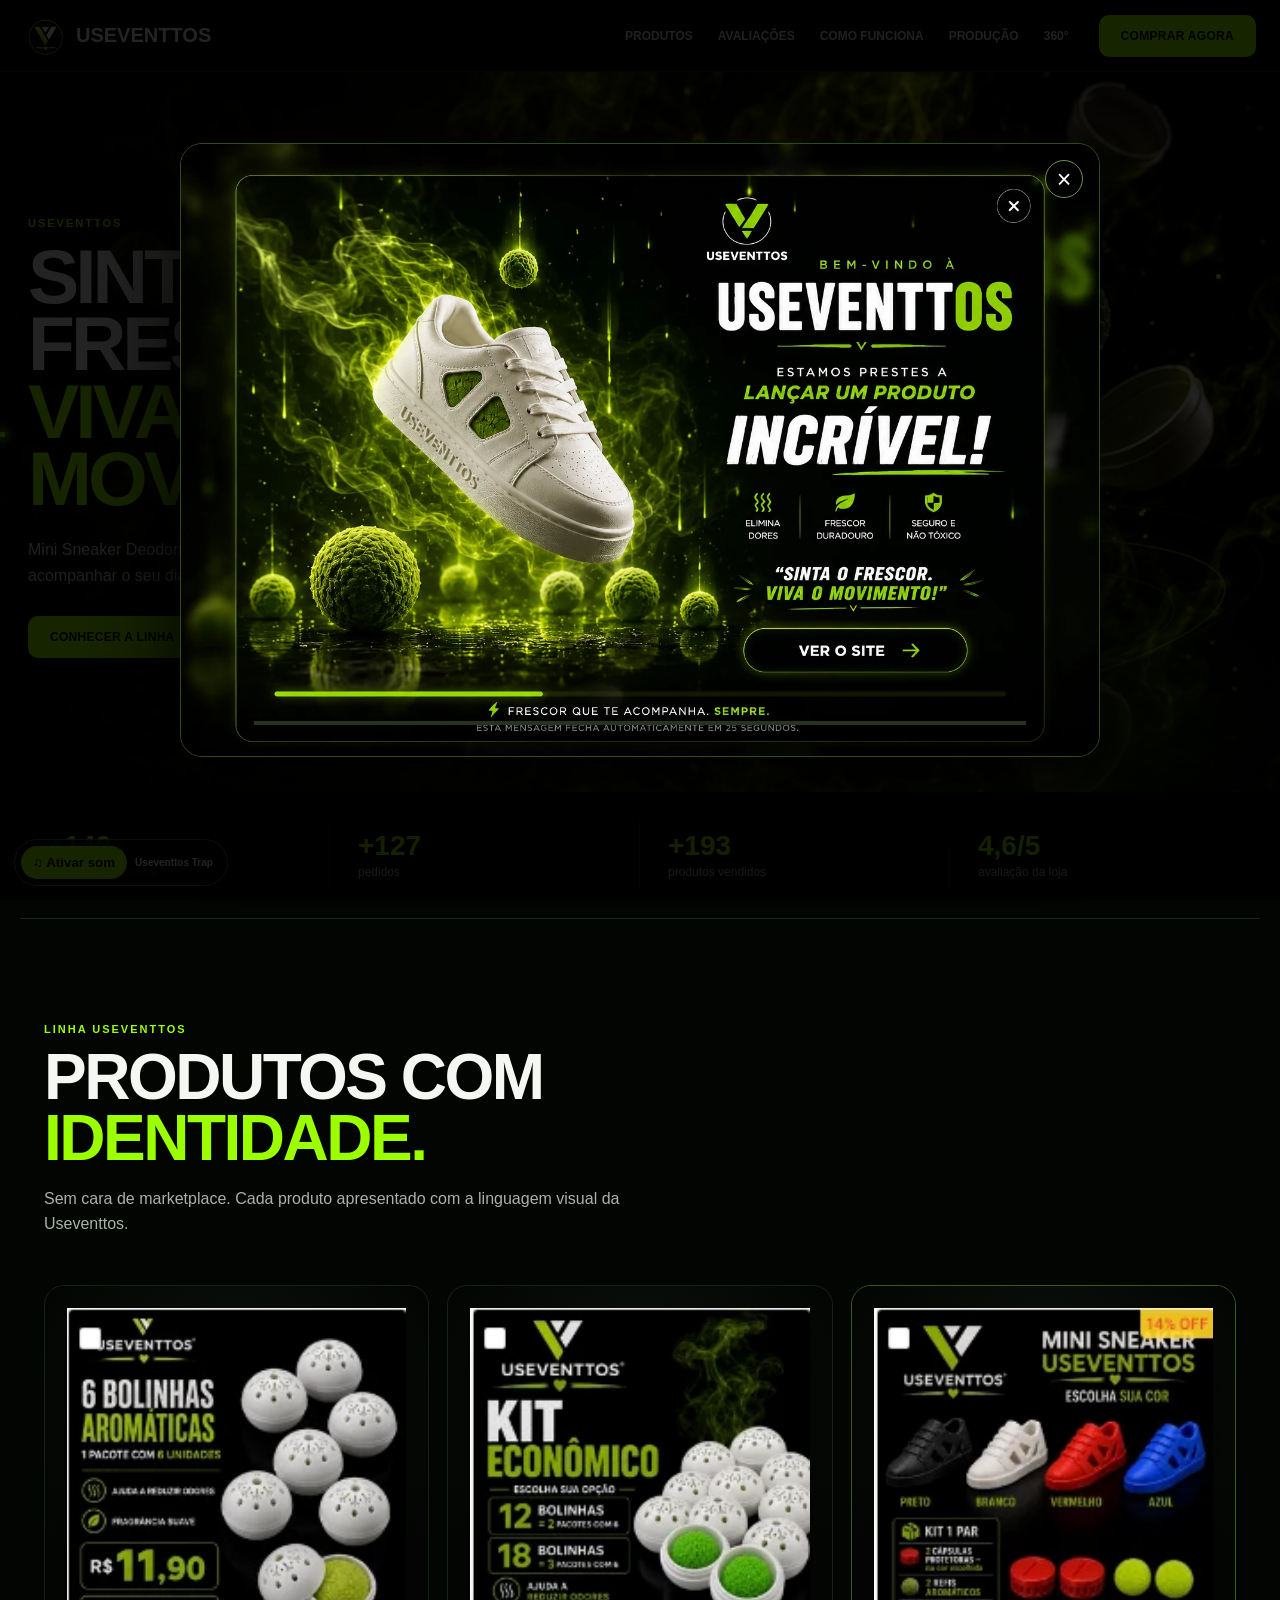
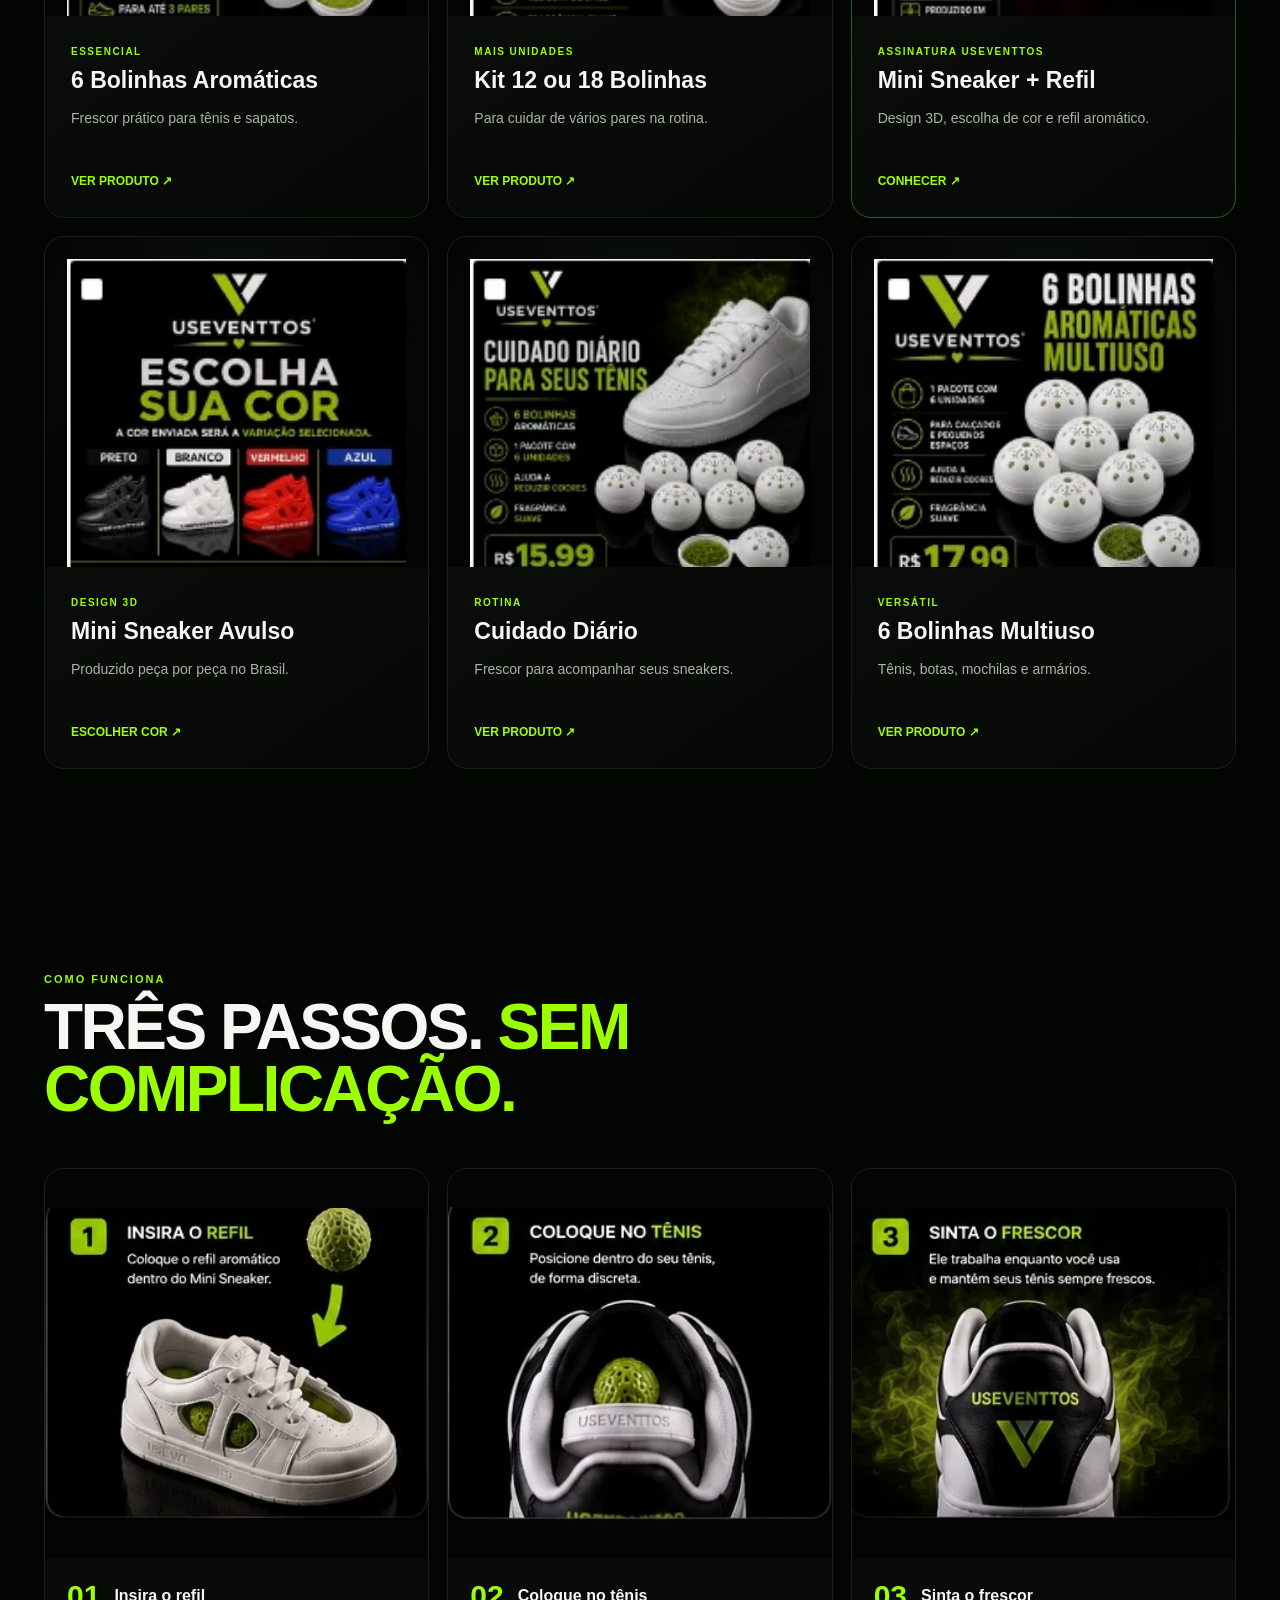
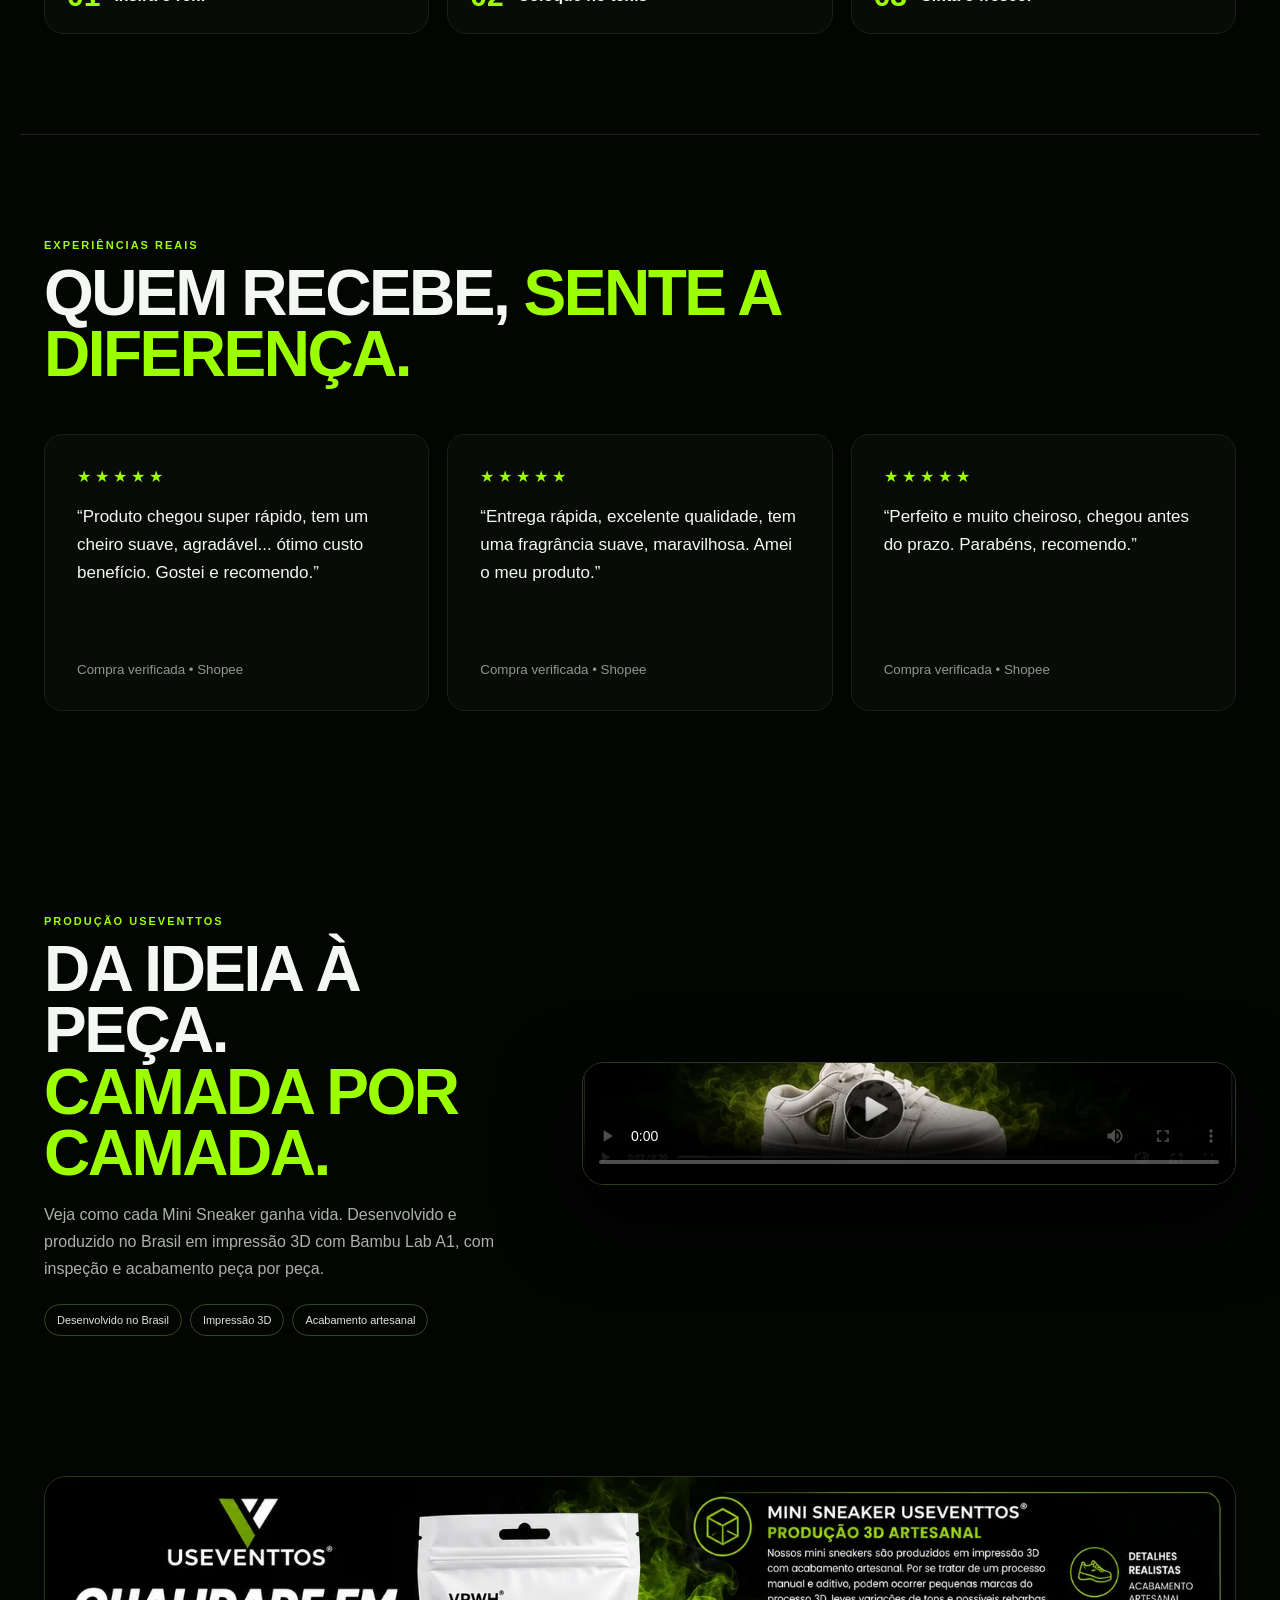
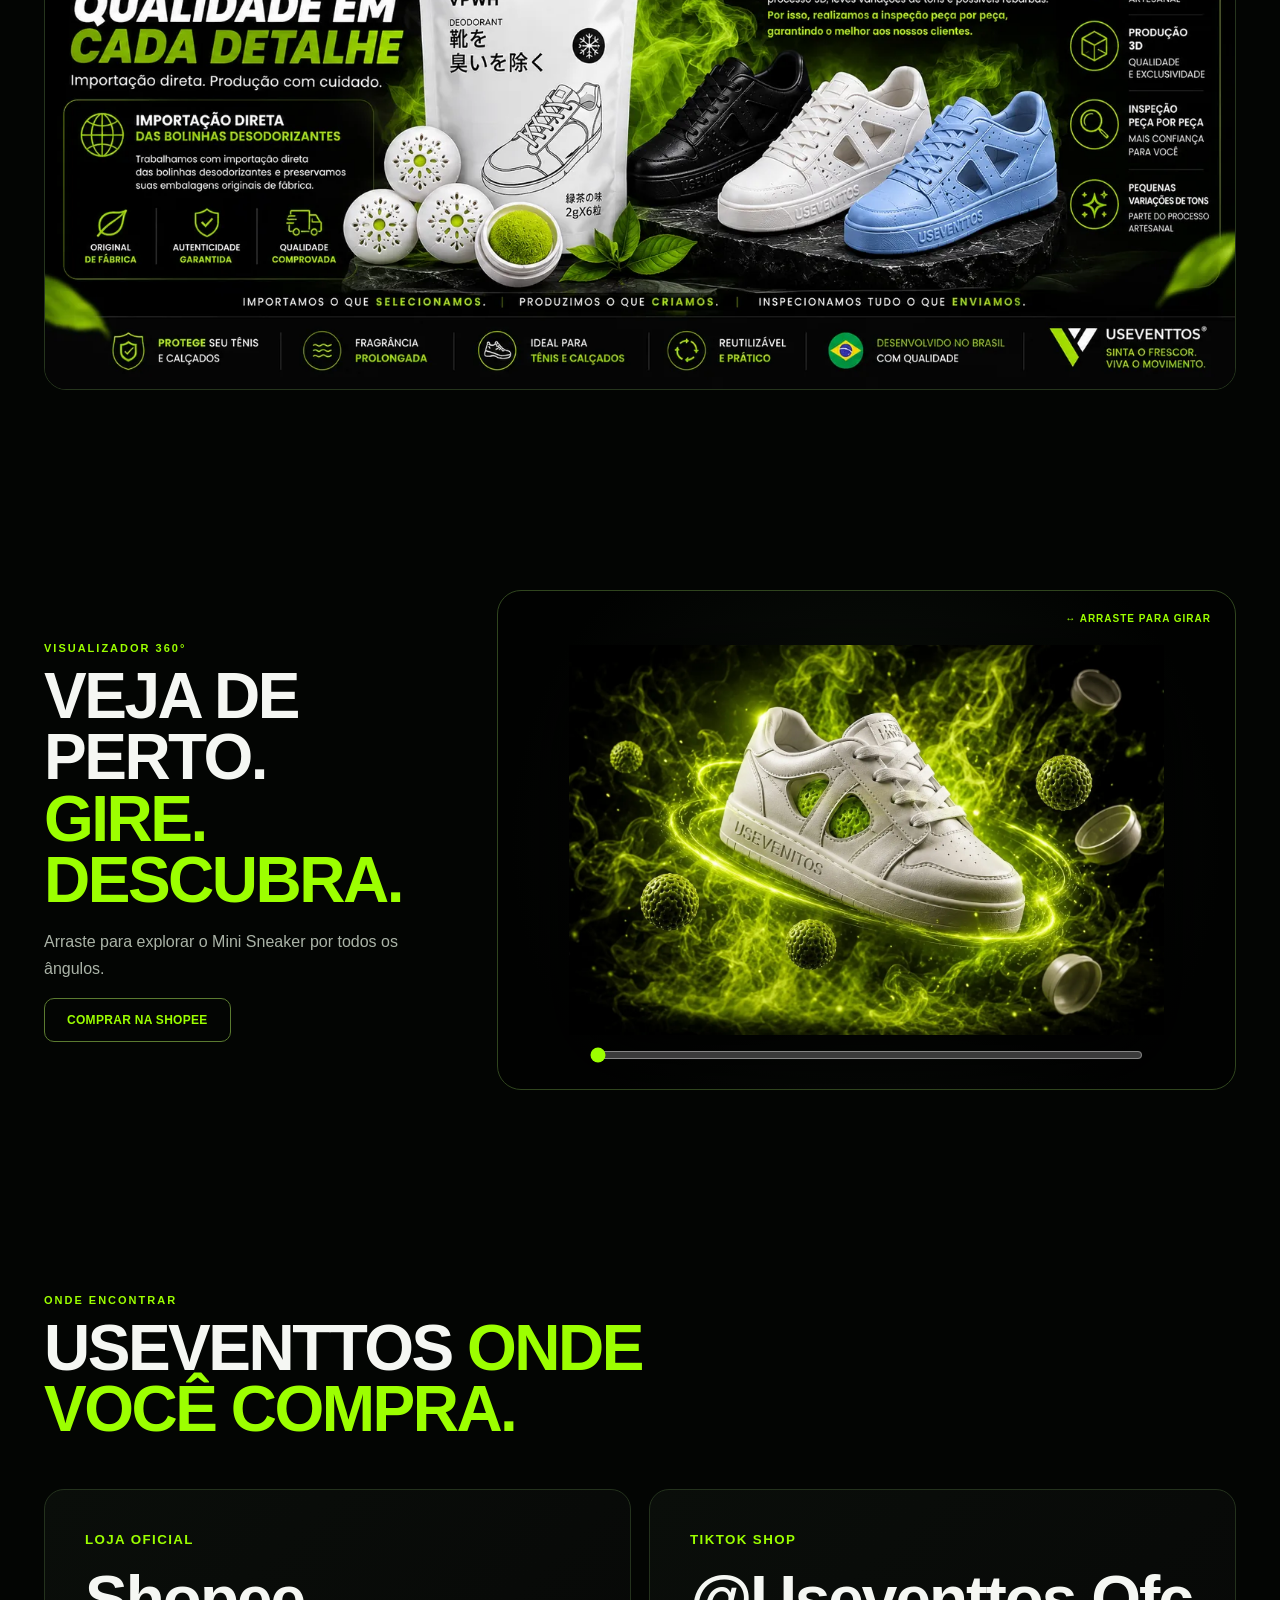
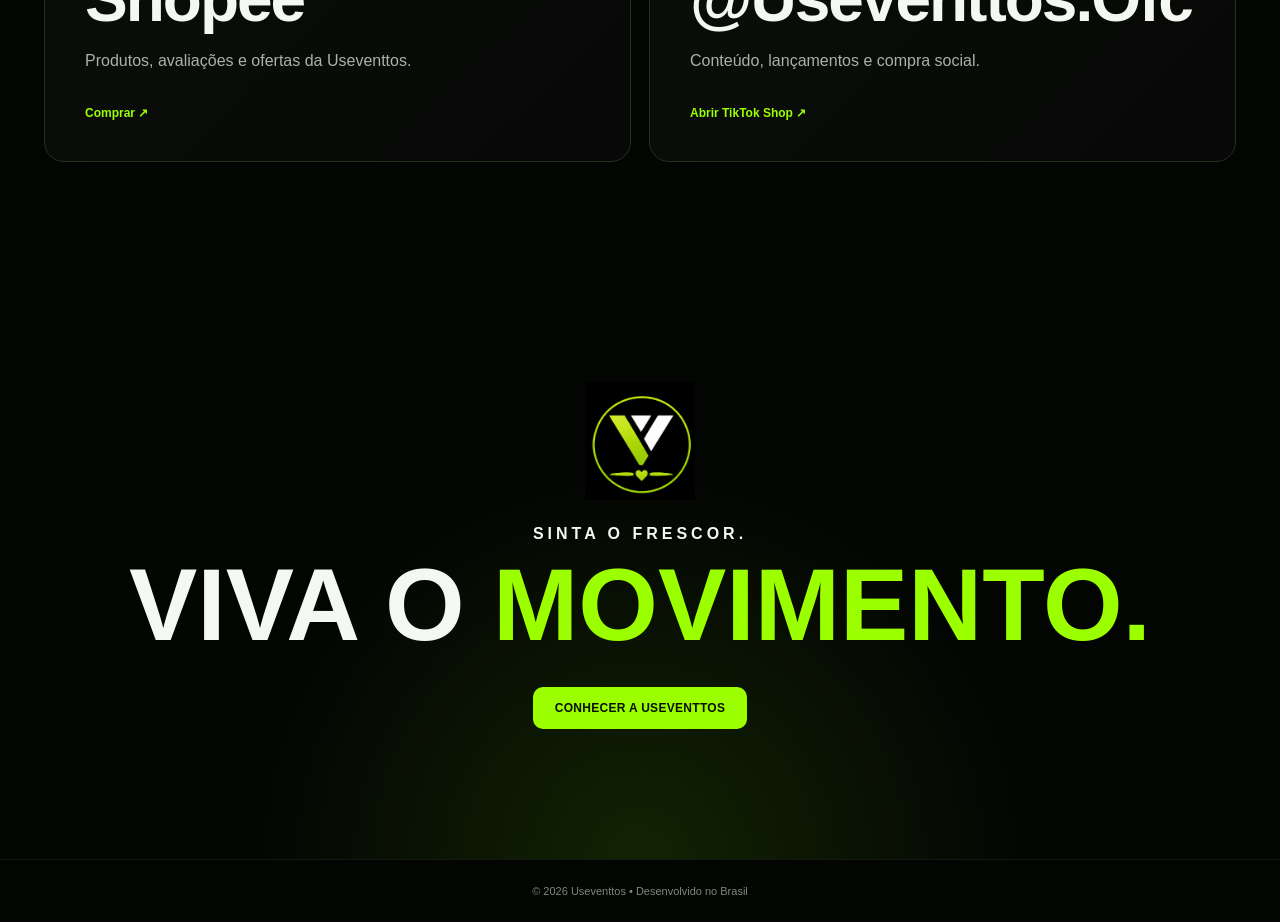
==== commit 5067db6d: "v3 correção tiktok correção" ====
--- a/index.html
+++ b/index.html
@@ -1,263 +1,24 @@
-<!DOCTYPE html>
-<html lang="pt-BR">
-<head>
-<meta charset="UTF-8">
-<meta name="viewport" content="width=device-width, initial-scale=1.0">
-<title>Useventtos | Mini Sneaker Deodorizer</title>
-<meta name="description" content="Useventtos Mini Sneaker Deodorizer: frescor, movimento e proteção anti odor.">
-<meta name="theme-color" content="#050705">
-<meta property="og:image" content="hero-superpower-v2.webp">
-
-<link rel="icon" href="favicon.ico">
-<link rel="icon" type="image/png" sizes="32x32" href="favicon-32.png">
-<link rel="apple-touch-icon" href="apple-touch-icon.png">
-<meta property="og:image" content="logo-useventtos-oficial.png">
-
-<link rel="preload" as="image" href="hero-superpower-v2.webp">
-<link rel="stylesheet" href="style.css?v=v2-social">
-</head>
-<body>
-<div id="preloader" class="preloader">
-  <img src="logo-useventtos-oficial.png" alt="Useventtos">
-</div>
+<!doctype html><html lang="pt-BR"><head><meta charset="utf-8"><meta name="viewport" content="width=device-width,initial-scale=1"><title>Useventtos | Sinta o Frescor. Viva o Movimento.</title><meta name="description" content="Useventtos: cuidado, frescor e design para seus sneakers."><meta name="theme-color" content="#030503"><link rel="icon" href="favicon.ico"><link rel="preload" as="image" href="hero-superpower-v2.webp"><link rel="stylesheet" href="style.css?v=v3-clean"></head><body>
+<div id="preloader" class="preloader"><img src="logo-useventtos-oficial.png" alt="Useventtos"></div>
 <audio id="bgMusic" src="useventtos-trap-instrumental.wav" loop preload="auto"></audio>
-
-<div class="popup-overlay" id="popup">
-  <div class="popup-box">
-    <img class="popup-img" src="popup-useventtos.webp" alt="Bem-vindo à Useventtos">
-    <div class="popup-smoke"></div><div class="popup-smoke2"></div>
-    <button class="popup-close" id="closePopup"></button>
-    <button class="popup-see-site" id="seeSite"></button>
-    <div class="popup-progress"><span></span></div>
-  </div>
-</div>
-
-<header class="header">
-  <a href="#inicio" class="brand"><img class="brand-logo" src="logo-useventtos-oficial.png" alt="Useventtos"><strong>USEVENTTOS</strong></a>
-  <nav class="nav">
-    <a href="#inicio">Início</a>
-    <a href="#numeros">Resultados</a>
-    <a href="#produtos">Produtos</a>
-    <a href="#avaliacoes">Avaliações</a>
-    <a href="#como-funciona">Como funciona</a>
-    <a href="#video">Produção</a>
-    <a href="#visualizador">360°</a>
-    <a href="#instagram">Instagram</a>
-  </nav>
-  <a class="cta-main" href="https://shopee.com.br/shop/1294719962" target="_blank" rel="noopener">Comprar agora</a>
-</header>
-
+<div class="popup-overlay" id="popup"><div class="popup-box"><img src="popup-useventtos.webp" alt="Bem-vindo à Useventtos"><button class="popup-close" id="closePopup" aria-label="Fechar">×</button><button class="popup-see-site" id="seeSite" aria-label="Ver site"></button><div class="popup-progress"><span></span></div></div></div>
+<header class="header"><a href="#inicio" class="brand"><img src="logo-useventtos-oficial.png" alt="Useventtos"><strong>USEVENTTOS</strong></a><nav><a href="#produtos">Produtos</a><a href="#avaliacoes">Avaliações</a><a href="#como">Como funciona</a><a href="#producao">Produção</a><a href="#visualizador">360°</a></nav><a class="btn btn-solid" href="https://shopee.com.br/shop/1294719962" target="_blank" rel="noopener">Comprar agora</a></header>
 <main>
-<section class="hero-super" id="inicio">
-  <div class="hero-bg">
-    <img src="hero-superpower-v2.webp" alt="Useventtos Mini Sneaker com energia verde">
-  </div>
-  <div class="energy-ring ring-1"></div>
-  <div class="energy-ring ring-2"></div>
-  <div class="energy-ring ring-3"></div>
-  <div class="smoke-layer smoke-one"></div>
-  <div class="smoke-layer smoke-two"></div>
-  <div class="shoe-shine"></div>
-  <div class="particle-field">
-    <span></span><span></span><span></span><span></span><span></span><span></span>
-    <span></span><span></span><span></span><span></span><span></span><span></span>
-  </div>
-  <div class="fall-refills"><i></i><i></i><i></i><i></i><i></i></div>
-
-  <div class="hero-content">
-    <p class="eyebrow">Useventtos</p>
-    <h1>Sinta o frescor.<br><span>Viva o movimento.</span></h1>
-    <p class="lead">Mini Sneaker Deodorizer com efeito anti odor, design exclusivo e frescor para o seu dia a dia.</p>
-    <div class="hero-actions">
-      <a class="cta-main" href="https://shopee.com.br/shop/1294719962" target="_blank" rel="noopener">Comprar agora</a>
-      
-    </div>
-  </div>
-
-</section>
-
-<section class="proof-strip" id="numeros">
-  <div class="proof-intro">
-    <span class="proof-kicker">Useventtos em movimento</span>
-    <strong>Números reais. Experiências reais.</strong>
-  </div>
-  <div class="proof-grid">
-    <div class="proof-stat"><b>+140</b><span>compradores únicos</span></div>
-    <div class="proof-stat"><b>+127</b><span>pedidos realizados</span></div>
-    <div class="proof-stat"><b>+193</b><span>produtos vendidos</span></div>
-    <div class="proof-stat"><b>4,6<span>/5</span></b><span>65 avaliações na loja</span></div>
-  </div>
-</section>
-
-<section class="section products-section" id="produtos">
-  <div class="section-title">
-    <p>Escolha o seu Useventtos</p>
-    <h2>Uma linha para cada <span>movimento.</span></h2>
-  </div>
-  <div class="product-grid">
-    <article class="product-card">
-      <div class="product-image"><img loading="lazy" src="produto-6-bolinhas.webp" alt="6 Bolinhas Aromáticas Useventtos"></div>
-      <div class="product-body"><span class="product-tag">Mais vendido</span><h3>6 Bolinhas Aromáticas</h3><p>Frescor para tênis e sapatos, com uso simples no dia a dia.</p>
-      <a class="product-cta" href="https://shopee.com.br/6-Bolinhas-Arom%C3%A1ticas-para-T%C3%AAnis-e-Sapatos-Ajuda-a-Reduzir-Odores-Useventtos-i.1294719962.58264559488?extraParams=%7B%22display_model_id%22%3A239446759209%2C%22model_selection_logic%22%3A3%7D" target="_blank" rel="noopener">Ver na Shopee →</a></div>
-    </article>
-    <article class="product-card">
-      <div class="product-image"><img loading="lazy" src="produto-kit-economico.webp" alt="Kit Econômico Useventtos"></div>
-      <div class="product-body"><span class="product-tag">Economia</span><h3>Kit 12 ou 18 Bolinhas</h3><p>Mais unidades para quem quer manter vários pares protegidos.</p>
-      <a class="product-cta" href="https://shopee.com.br/Kit-12-ou-18-Bolinhas-Arom%C3%A1ticas-para-T%C3%AAnis-Ajuda-a-Reduzir-Odores-Useventtos-i.1294719962.58213201823?extraParams=%7B%22display_model_id%22%3A209191063117%2C%22model_selection_logic%22%3A3%7D" target="_blank" rel="noopener">Ver na Shopee →</a></div>
-    </article>
-    <article class="product-card">
-      <div class="product-image"><img loading="lazy" src="produto-mini-refil.webp" alt="Mini Sneaker com Refil Useventtos"></div>
-      <div class="product-body"><span class="product-tag">Experiência completa</span><h3>Mini Sneaker + Refil</h3><p>Design exclusivo, escolha de cor e refil aromático.</p>
-      <a class="product-cta" href="https://shopee.com.br/Mini-Sneaker-Useventtos-Aromatizador-para-T%C3%AAnis-com-Refil-Escolha-a-Cor-Kit-1-Par-i.1294719962.58265850911?extraParams=%7B%22display_model_id%22%3A139841523420%2C%22model_selection_logic%22%3A3%7D" target="_blank" rel="noopener">Ver na Shopee →</a></div>
-    </article>
-    <article class="product-card">
-      <div class="product-image"><img loading="lazy" src="produto-mini-avulso.webp" alt="Mini Sneaker Avulso Useventtos"></div>
-      <div class="product-body"><span class="product-tag">Impressão 3D</span><h3>Mini Sneaker Avulso</h3><p>1 par produzido em impressão 3D. Escolha sua cor.</p>
-      <a class="product-cta" href="https://shopee.com.br/Mini-Sneaker-Useventtos-Avulso-1-Par-Escolha-a-Cor-Produzido-em-Impress%C3%A3o-3D-i.1294719962.22495190087?extraParams=%7B%22display_model_id%22%3A109730161228%2C%22model_selection_logic%22%3A3%7D" target="_blank" rel="noopener">Ver na Shopee →</a></div>
-    </article>
-    <article class="product-card">
-      <div class="product-image"><img loading="lazy" src="produto-cuidado-diario.webp" alt="Cuidado Diário Useventtos"></div>
-      <div class="product-body"><span class="product-tag">Uso diário</span><h3>Cuidado Diário</h3><p>6 bolinhas para manter o frescor na rotina dos seus sneakers.</p>
-      <a class="product-cta" href="https://shopee.com.br/6-Bolinhas-Arom%C3%A1ticas-para-T%C3%AAnis-Frescor-no-Cuidado-Di%C3%A1rio-dos-Sneakers-Useventtos-i.1294719962.23499515559?extraParams=%7B%22display_model_id%22%3A189191063343%2C%22model_selection_logic%22%3A3%7D" target="_blank" rel="noopener">Ver na Shopee →</a></div>
-    </article>
-    <article class="product-card">
-      <div class="product-image"><img loading="lazy" src="produto-multiuso.webp" alt="Bolinhas Multiuso Useventtos"></div>
-      <div class="product-body"><span class="product-tag">Multiuso</span><h3>6 Bolinhas Multiuso</h3><p>Para tênis, botas, mochilas, armários e outros espaços.</p>
-      <a class="product-cta" href="https://shopee.com.br/6-Bolinhas-Arom%C3%A1ticas-Multiuso-Para-T%C3%AAnis-Botas-Mochilas-e-Arm%C3%A1rios-Useventtos-i.1294719962.22795162735?extraParams=%7B%22display_model_id%22%3A228809359544%2C%22model_selection_logic%22%3A3%7D" target="_blank" rel="noopener">Ver na Shopee →</a></div>
-    </article>
-  </div>
-</section>
-
-<section class="section reviews-section" id="avaliacoes">
-  <div class="section-title">
-    <p>Useventtos por quem já usa</p>
-    <h2>Quem compra, <span>aprova.</span></h2>
-  </div>
-  <div class="rating-summary">
-    <div class="rating-score"><b>4,6</b><span>de 5</span><div class="stars">★★★★★</div><small>65 avaliações na loja</small></div>
-    <div class="rating-copy"><h3>Feedback real de quem recebeu em casa.</h3><p>Entrega, fragrância e experiência de uso aparecem com frequência nas avaliações dos nossos clientes.</p></div>
-  </div>
-  <div class="review-grid">
-    <blockquote class="review-card"><div class="stars">★★★★★</div><p>“Produto chegou super rápido, tem um cheiro suave, agradável... possui ótimo custo benefício. Gostei e recomendo.”</p><footer>Compra verificada • Shopee</footer></blockquote>
-    <blockquote class="review-card"><div class="stars">★★★★★</div><p>“Muito interessante... tem um cheirinho agradável.”</p><footer>Compra verificada • Shopee</footer></blockquote>
-    <blockquote class="review-card"><div class="stars">★★★★★</div><p>“Entrega rápida, excelente qualidade, tem uma fragrância suave, maravilhosa... Amei o meu produto.”</p><footer>Compra verificada • Shopee</footer></blockquote>
-    <blockquote class="review-card"><div class="stars">★★★★★</div><p>“Perfeito e muito cheiroso, chegou antes do prazo, parabéns, recomendo.”</p><footer>Compra verificada • Shopee</footer></blockquote>
-  </div>
-  <div class="reviews-cta"><a class="cta-main small" href="https://shopee.com.br/shop/1294719962" target="_blank" rel="noopener">Ver loja e avaliações</a></div>
-</section>
-
-<section class="section campaign-section" id="campanha">
-  <div class="section-title">
-    <p>Identidade Useventtos</p>
-    <h2>Sneaker Care com <span>cara de marca.</span></h2>
-  </div>
-  <div class="campaign-slider" id="campaignSlider">
-    <button class="campaign-arrow prev" type="button" aria-label="Banner anterior">‹</button>
-    <div class="campaign-track">
-      <img class="campaign-slide active" src="banner-sneaker-care.webp" alt="Linha completa Sneaker Care Useventtos">
-      <img class="campaign-slide" src="banner-institucional.webp" alt="Useventtos institucional">
-      <img class="campaign-slide" src="banner-qualidade.webp" alt="Qualidade em cada detalhe Useventtos">
-      <img class="campaign-slide" src="banner-mini-sneaker.webp" alt="Mini Sneaker Useventtos">
-    </div>
-    <button class="campaign-arrow next" type="button" aria-label="Próximo banner">›</button>
-    <div class="campaign-dots" aria-label="Navegação dos banners"></div>
-  </div>
-</section>
-
-<section class="section" id="como-funciona">
-  <div class="section-title"><p>Como funciona</p><h2>Simples. Rápido. <span>Eficiente.</span></h2></div>
-  <div class="cards-3">
-    <article><img loading="lazy" src="como-1.webp" alt="Insira o refil"></article>
-    <article><img loading="lazy" src="como-2.webp" alt="Coloque no tênis"></article>
-    <article><img loading="lazy" src="como-3.webp" alt="Sinta o frescor"></article>
-  </div>
-</section>
-
-<section class="section" id="kits">
-  <div class="section-title"><p>Escolha seu kit</p><h2>Kits desenvolvidos <span>para você.</span></h2></div>
-  <div class="kits-grid">
-    <a class="kit-card" href="https://shopee.com.br/Mini-Sneaker-Useventtos-Aromatizador-para-T%C3%AAnis-com-Refil-Escolha-a-Cor-Kit-1-Par-i.1294719962.58265850911" target="_blank" rel="noopener"><img loading="lazy" src="kit-mini.webp" alt="Kit Mini Sneaker"></a>
-    <a class="kit-card" href="https://shopee.com.br/6-Bolinhas-Arom%C3%A1ticas-para-T%C3%AAnis-e-Sapatos-Ajuda-a-Reduzir-Odores-Useventtos-i.1294719962.58264559488" target="_blank" rel="noopener"><img loading="lazy" src="kit-pack.webp" alt="Pack Tradicional"></a>
-  </div>
-</section>
-
-<section class="section" id="galeria">
-  <div class="section-title"><p>Galeria</p><h2>Feito para acompanhar <span>você.</span></h2></div>
-  <div class="gallery-grid">
-    <img loading="lazy" src="gallery-1.webp" alt="Useventtos">
-    <img loading="lazy" src="gallery-2.webp" alt="Useventtos">
-    <img loading="lazy" src="gallery-3.webp" alt="Useventtos">
-    <img loading="lazy" src="gallery-4.webp" alt="Useventtos">
-  </div>
-</section>
-
-
-<section class="section viewer-section" id="visualizador">
-  <div class="section-title"><p>Visualizador 360°</p><h2>Veja o Mini Sneaker <span>por todos os ângulos.</span></h2></div>
-  <div class="viewer-360-wrap">
-    <div class="viewer-copy"><h3>Gire, arraste e descubra os detalhes.</h3><p>Uma experiência interativa para visualizar o design, a fumaça verde e a presença premium do Mini Sneaker Useventtos.</p><div class="viewer-tips"><span>↔ Arraste para girar</span><span>◉ Use o slider</span><span>⚡ Visual premium</span></div><a class="cta-main small" href="https://shopee.com.br/shop/1294719962" target="_blank" rel="noopener">Comprar na Shopee</a></div>
-    <div class="viewer-box" id="viewer360"><div class="viewer-glow"></div><img id="viewer360Image" src="sneaker-360-01.webp" alt="Visualizador 360 Useventtos" draggable="false"><div class="viewer-orbit"></div><input id="viewer360Slider" type="range" min="1" max="24" value="1"></div>
-  </div>
-</section>
-<section class="section instagram-section" id="instagram">
-  <div class="section-title"><p>Instagram Useventtos</p><h2>Acompanhe os bastidores <span>em tempo real.</span></h2></div>
-  <div class="instagram-wrap">
-    <div class="instagram-copy"><h3>@useventtos</h3><p>Veja protótipos, lançamentos, bastidores da produção e conteúdos do universo sneaker/frescor da Useventtos.</p><a class="cta-main small" href="https://www.instagram.com/useventtos/" target="_blank" rel="noopener">Seguir no Instagram</a></div>
-    <div class="insta-grid"><a href="https://www.instagram.com/useventtos/" target="_blank" rel="noopener"><img loading="lazy" src="gallery-1.webp"><span>Protótipos</span></a><a href="https://www.instagram.com/useventtos/" target="_blank" rel="noopener"><img loading="lazy" src="gallery-2.webp"><span>Bastidores</span></a><a href="https://www.instagram.com/useventtos/" target="_blank" rel="noopener"><img loading="lazy" src="gallery-3.webp"><span>Produção</span></a><a href="https://www.instagram.com/useventtos/" target="_blank" rel="noopener"><img loading="lazy" src="gallery-4.webp"><span>Lançamentos</span></a></div>
-  </div>
-</section>
-<section class="video-section" id="video">
-  <div class="video-copy">
-    <p class="eyebrow">Produção Useventtos</p>
-    <h2>Sinta o <span>movimento.</span></h2>
-    <p>Veja como cada <strong>Mini Sneaker</strong> ganha vida, <span class="green">camada por camada</span>, até chegar pronto para acompanhar você.</p>
-    <p>🇧🇷 <strong>Projetado, desenvolvido e produzido <span class="green">100% no Brasil.</span></strong><br>Impressão realizada em tecnologia 3D de alta precisão com <span class="green">Bambu Lab A1</span>, garantindo qualidade, acabamento premium e riqueza de detalhes.</p>
-    <div class="video-badges"><span>🇧🇷 Design Brasileiro</span><span>🖨 Bambu Lab A1</span><span>⚡ Impressão 3D</span><span>✔ Acabamento Premium</span></div>
-    <a class="cta-main small" href="https://shopee.com.br/shop/1294719962" target="_blank" rel="noopener">Comprar na Shopee</a>
-  </div>
-  <div class="video-frame">
-    <video src="useventtosVDO.mp4" poster="video-poster.webp" controls autoplay muted loop playsinline></video>
-  </div>
-</section>
-
-<section class="section channels-section" id="onde-comprar">
-  <div class="section-title">
-    <p>Onde comprar</p>
-    <h2>Useventtos nas <span>plataformas digitais.</span></h2>
-  </div>
-  <div class="channels-grid">
-    <a class="channel-card shopee-card" href="https://shopee.com.br/shop/1294719962" target="_blank" rel="noopener">
-      <span class="channel-label">Loja oficial</span>
-      <h3>Shopee</h3>
-      <p>Produtos, avaliações reais e ofertas da Useventtos.</p>
-      <strong>Comprar na Shopee →</strong>
-    </a>
-    <a class="channel-card tiktok-card" href="https://vt.tiktok.com/ZSVX8frUB/?page=TikTokShop&utm_campaign=client_share&utm_source=whatsapp&share_app_id=1233" target="_blank" rel="noopener">
-      <span class="channel-label">TikTok Shop</span>
-      <h3>Useventtos.Ofc</h3>
-      <p>Conteúdo, lançamentos e compra social.</p>
-      <small>Shop Code: BRBRLCKGLHLJ</small>
-      <strong>Abrir TikTok Shop →</strong>
-    </a>
-  </div>
-</section>
-
-</main>
-
-<footer class="footer">
-  <div><b>▱</b><span>Frete para todo Brasil</span></div>
-  <div><b>▤</b><span>Parcele em até 12x</span></div>
-  <div><b>▣</b><span>Compra segura</span></div>
-  <div><b>♢</b><span>Satisfação garantida</span></div><div class="footer-market"><span>Compre também</span><a href="https://shopee.com.br/shop/1294719962" target="_blank" rel="noopener">Shopee</a><a href="https://vt.tiktok.com/ZSVX8frUB/?page=TikTokShop&utm_campaign=client_share&utm_source=whatsapp&share_app_id=1233" target="_blank" rel="noopener">TikTok Shop</a></div>
-  <div class="footer-brand"><img class="brand-logo" src="logo-useventtos-oficial.png" alt="Useventtos"><strong>USEVENTTOS</strong></div>
-</footer>
-
-<div class="sound-panel">
-  <button class="sound-toggle" id="soundToggle">Ativar som</button>
-  <select class="track-select" id="trackSelect"><option value="useventtos-trap-instrumental.wav">Trap Instrumental</option><option value="useventtos-trap-instrumental.wav">Urban Motion</option><option value="useventtos-trap-instrumental.wav">Green Smoke</option><option value="useventtos-trap-instrumental.wav">Midnight Sneaker</option><option value="useventtos-trap-instrumental.wav">Neon Streets</option><option value="useventtos-trap-instrumental.wav">Future Flow</option></select>
-</div>
-
-<a class="buy-floating" href="https://shopee.com.br/shop/1294719962" target="_blank" rel="noopener">Comprar agora</a>
-<script src="script.js?v=v2-social"></script>
-</body>
-</html>
+<section class="hero-super" id="inicio"><div class="hero-bg"><img src="hero-superpower-v2.webp" alt="Mini Sneaker Useventtos com energia verde"></div><div class="energy-ring ring-1"></div><div class="energy-ring ring-2"></div><div class="energy-ring ring-3"></div><div class="smoke-layer smoke-one"></div><div class="smoke-layer smoke-two"></div><div class="shoe-shine"></div><div class="particle-field"><span></span><span></span><span></span><span></span><span></span><span></span><span></span><span></span><span></span><span></span><span></span><span></span></div><div class="fall-refills"><i></i><i></i><i></i><i></i><i></i></div><div class="hero-content"><p class="eyebrow">USEVENTTOS</p><h1>SINTA O FRESCOR.<br><span>VIVA O MOVIMENTO.</span></h1><p>Mini Sneaker Deodorizer com design exclusivo e frescor para acompanhar o seu dia.</p><a class="btn btn-solid" href="https://shopee.com.br/shop/1294719962" target="_blank" rel="noopener">Conhecer a linha</a></div></section>
+<section class="proof"><div><b>+140</b><span>compradores únicos</span></div><div><b>+127</b><span>pedidos</span></div><div><b>+193</b><span>produtos vendidos</span></div><div><b>4,6/5</b><span>avaliação da loja</span></div></section>
+<section class="section products" id="produtos"><div class="heading"><span>Linha Useventtos</span><h2>PRODUTOS COM <em>IDENTIDADE.</em></h2><p>Sem cara de marketplace. Cada produto apresentado com a linguagem visual da Useventtos.</p></div><div class="product-grid">
+<a class="product" href="https://shopee.com.br/6-Bolinhas-Arom%C3%A1ticas-para-T%C3%AAnis-e-Sapatos-Ajuda-a-Reduzir-Odores-Useventtos-i.1294719962.58264559488" target="_blank"><div class="media"><img src="produto-6-bolinhas.webp" alt="6 bolinhas aromáticas"></div><div class="copy"><small>ESSENCIAL</small><h3>6 Bolinhas Aromáticas</h3><p>Frescor prático para tênis e sapatos.</p><span>Ver produto ↗</span></div></a>
+<a class="product" href="https://shopee.com.br/Kit-12-ou-18-Bolinhas-Arom%C3%A1ticas-para-T%C3%AAnis-Ajuda-a-Reduzir-Odores-Useventtos-i.1294719962.58213201823" target="_blank"><div class="media"><img src="produto-kit-economico.webp" alt="Kit 12 ou 18 bolinhas"></div><div class="copy"><small>MAIS UNIDADES</small><h3>Kit 12 ou 18 Bolinhas</h3><p>Para cuidar de vários pares na rotina.</p><span>Ver produto ↗</span></div></a>
+<a class="product feature" href="https://shopee.com.br/Mini-Sneaker-Useventtos-Aromatizador-para-T%C3%AAnis-com-Refil-Escolha-a-Cor-Kit-1-Par-i.1294719962.58265850911" target="_blank"><div class="media"><img src="produto-mini-refil.webp" alt="Mini Sneaker com refil"></div><div class="copy"><small>ASSINATURA USEVENTTOS</small><h3>Mini Sneaker + Refil</h3><p>Design 3D, escolha de cor e refil aromático.</p><span>Conhecer ↗</span></div></a>
+<a class="product" href="https://shopee.com.br/Mini-Sneaker-Useventtos-Avulso-1-Par-Escolha-a-Cor-Produzido-em-Impress%C3%A3o-3D-i.1294719962.22495190087" target="_blank"><div class="media"><img src="produto-mini-avulso.webp" alt="Mini Sneaker avulso"></div><div class="copy"><small>DESIGN 3D</small><h3>Mini Sneaker Avulso</h3><p>Produzido peça por peça no Brasil.</p><span>Escolher cor ↗</span></div></a>
+<a class="product" href="https://shopee.com.br/6-Bolinhas-Arom%C3%A1ticas-para-T%C3%AAnis-Frescor-no-Cuidado-Di%C3%A1rio-dos-Sneakers-Useventtos-i.1294719962.23499515559" target="_blank"><div class="media"><img src="produto-cuidado-diario.webp" alt="Cuidado diário"></div><div class="copy"><small>ROTINA</small><h3>Cuidado Diário</h3><p>Frescor para acompanhar seus sneakers.</p><span>Ver produto ↗</span></div></a>
+<a class="product" href="https://shopee.com.br/6-Bolinhas-Arom%C3%A1ticas-Multiuso-Para-T%C3%AAnis-Botas-Mochilas-e-Arm%C3%A1rios-Useventtos-i.1294719962.22795162735" target="_blank"><div class="media"><img src="produto-multiuso.webp" alt="Bolinhas multiuso"></div><div class="copy"><small>VERSÁTIL</small><h3>6 Bolinhas Multiuso</h3><p>Tênis, botas, mochilas e armários.</p><span>Ver produto ↗</span></div></a>
+</div></section>
+<section class="section experience" id="como"><div class="heading"><span>Como funciona</span><h2>TRÊS PASSOS. <em>SEM COMPLICAÇÃO.</em></h2></div><div class="steps"><figure><img src="como-1.webp" alt="Insira o refil"><figcaption><b>01</b><span>Insira o refil</span></figcaption></figure><figure><img src="como-2.webp" alt="Coloque no tênis"><figcaption><b>02</b><span>Coloque no tênis</span></figcaption></figure><figure><img src="como-3.webp" alt="Sinta o frescor"><figcaption><b>03</b><span>Sinta o frescor</span></figcaption></figure></div></section>
+<section class="section reviews" id="avaliacoes"><div class="heading"><span>Experiências reais</span><h2>QUEM RECEBE, <em>SENTE A DIFERENÇA.</em></h2></div><div class="reviews-grid"><blockquote><div>★★★★★</div><p>“Produto chegou super rápido, tem um cheiro suave, agradável... ótimo custo benefício. Gostei e recomendo.”</p><small>Compra verificada • Shopee</small></blockquote><blockquote><div>★★★★★</div><p>“Entrega rápida, excelente qualidade, tem uma fragrância suave, maravilhosa. Amei o meu produto.”</p><small>Compra verificada • Shopee</small></blockquote><blockquote><div>★★★★★</div><p>“Perfeito e muito cheiroso, chegou antes do prazo. Parabéns, recomendo.”</p><small>Compra verificada • Shopee</small></blockquote></div></section>
+<section class="section production" id="producao"><div class="production-copy"><span>Produção Useventtos</span><h2>DA IDEIA À PEÇA.<br><em>CAMADA POR CAMADA.</em></h2><p>Veja como cada Mini Sneaker ganha vida. Desenvolvido e produzido no Brasil em impressão 3D com Bambu Lab A1, com inspeção e acabamento peça por peça.</p><div class="chips"><i>Desenvolvido no Brasil</i><i>Impressão 3D</i><i>Acabamento artesanal</i></div></div><video controls playsinline poster="video-poster.webp"><source src="useventtosVDO.mp4" type="video/mp4"></video></section>
+<section class="section brand-story"><div class="banner"><img src="banner-qualidade.webp" alt="Qualidade em cada detalhe Useventtos"></div></section>
+<section class="section viewer" id="visualizador"><div class="viewer-copy"><span>Visualizador 360°</span><h2>VEJA DE PERTO.<br><em>GIRE. DESCUBRA.</em></h2><p>Arraste para explorar o Mini Sneaker por todos os ângulos.</p><a class="btn btn-outline" href="https://shopee.com.br/shop/1294719962" target="_blank">Comprar na Shopee</a></div><div class="viewer-stage" id="viewer360"><img id="viewerImage" src="sneaker-360-01.webp" alt="Mini Sneaker 360 graus"><div class="viewer-hint">↔ ARRASTE PARA GIRAR</div><input id="viewerSlider" type="range" min="1" max="24" value="1" aria-label="Girar Mini Sneaker"></div></section>
+<section class="section channels"><div class="heading"><span>Onde encontrar</span><h2>USEVENTTOS <em>ONDE VOCÊ COMPRA.</em></h2></div><div class="channel-grid"><a href="https://shopee.com.br/shop/1294719962" target="_blank"><small>LOJA OFICIAL</small><h3>Shopee</h3><p>Produtos, avaliações e ofertas da Useventtos.</p><b>Comprar ↗</b></a><a href="https://vt.tiktok.com/ZSVX8frUB/?page=TikTokShop&utm_campaign=client_share&utm_source=whatsapp&share_app_id=1233" target="_blank"><small>TIKTOK SHOP</small><h3>@Useventtos.Ofc</h3><p>Conteúdo, lançamentos e compra social.</p><b>Abrir TikTok Shop ↗</b></a></div></section>
+<section class="final-cta"><img src="logo-useventtos-oficial.png" alt="Useventtos"><p>SINTA O FRESCOR.</p><h2>VIVA O <span>MOVIMENTO.</span></h2><a class="btn btn-solid" href="https://shopee.com.br/shop/1294719962" target="_blank">Conhecer a Useventtos</a></section>
+</main><div class="music-dock"><button id="musicToggle">♫ Ativar som</button><span>Useventtos Trap</span></div><footer>© 2026 Useventtos • Desenvolvido no Brasil</footer><script src="script.js?v=v3-clean"></script></body></html>
--- a/style.css
+++ b/style.css
@@ -1,339 +1 @@
-:root{--black:#050705;--green:#a8ff00;--green2:#76c900;--white:#fff;--muted:#cbd4c4}
-*{box-sizing:border-box;margin:0;padding:0}
-html{background:var(--black);scroll-behavior:smooth}
-body{font-family:Arial,Helvetica,sans-serif;background:#050705;color:#fff;overflow-x:hidden}
-a{text-decoration:none;color:inherit}img,video{display:block;max-width:100%}
-.header{position:fixed;top:0;left:0;right:0;height:84px;z-index:80;display:flex;align-items:center;justify-content:space-between;padding:0 clamp(18px,5vw,86px);background:rgba(0,0,0,.58);backdrop-filter:blur(18px);border-bottom:1px solid rgba(255,255,255,.08)}
-.brand{display:flex;align-items:center;gap:14px}.logo-mark{width:52px;height:52px;border-radius:50%;display:grid;place-items:center;background:linear-gradient(135deg,#b6ff00,#5fab00);color:#111;font-size:34px;font-weight:950;box-shadow:0 0 30px rgba(168,255,0,.38)}.brand strong{font-size:24px;font-weight:950}.nav{display:flex;gap:34px}.nav a{font-size:13px;text-transform:uppercase;font-weight:900;color:#fff}.nav a:hover{color:var(--green)}
-.cta-main{display:inline-flex;align-items:center;justify-content:center;background:var(--green);color:#111;border-radius:14px;padding:15px 26px;font-weight:950;text-transform:uppercase;box-shadow:0 18px 45px rgba(168,255,0,.22);transition:.2s}.cta-main:hover{transform:translateY(-2px);box-shadow:0 24px 65px rgba(168,255,0,.32)}.cta-main.small{padding:13px 22px}
-.hero-super{position:relative;min-height:100vh;overflow:hidden;display:flex;align-items:center;padding:120px clamp(18px,5vw,86px) 70px;background:#000}
-.hero-bg{position:absolute;inset:0;z-index:1;overflow:hidden}.hero-bg img{width:100%;height:100%;object-fit:cover;object-position:center;filter:contrast(1.04) saturate(1.08);animation:heroFloat 5s ease-in-out infinite alternate}@keyframes heroFloat{from{transform:scale(1.02) translateY(0)}to{transform:scale(1.055) translateY(-12px)}}.hero-bg::after{content:"";position:absolute;inset:0;background:linear-gradient(90deg,rgba(0,0,0,.82) 0%,rgba(0,0,0,.48) 34%,rgba(0,0,0,.10) 68%,rgba(0,0,0,.55) 100%)}
-.hero-content{position:relative;z-index:10;max-width:680px}.eyebrow{color:var(--green);text-transform:uppercase;letter-spacing:.20em;font-size:14px;font-weight:950;margin-bottom:18px}.hero-content h1{font-size:clamp(52px,7.2vw,112px);line-height:.88;text-transform:uppercase;letter-spacing:-.075em}.hero-content h1 span{color:var(--green);text-shadow:0 0 30px rgba(168,255,0,.35)}.lead{font-size:20px;line-height:1.55;color:#ecf4e8;max-width:560px;margin:28px 0 36px}.hero-actions{display:flex;align-items:center;gap:16px;flex-wrap:wrap}.ghost-btn{border:1px solid rgba(168,255,0,.48);background:rgba(0,0,0,.42);color:var(--green);border-radius:14px;padding:14px 22px;font-weight:950;text-transform:uppercase;cursor:pointer}
-.energy-ring{position:absolute;z-index:6;border:2px solid rgba(168,255,0,.35);border-radius:50%;pointer-events:none;box-shadow:0 0 22px rgba(168,255,0,.45),inset 0 0 24px rgba(168,255,0,.22);filter:drop-shadow(0 0 14px rgba(168,255,0,.65))}.ring-1{width:52vw;height:13vw;right:15%;top:43%;animation:spinRing 4.8s linear infinite}.ring-2{width:45vw;height:10vw;right:20%;top:50%;animation:spinRingReverse 5.8s linear infinite}.ring-3{width:38vw;height:8vw;right:24%;top:56%;opacity:.65;animation:spinRing 3.8s linear infinite}@keyframes spinRing{from{transform:rotate(-9deg) rotateX(62deg) rotateZ(0deg)}to{transform:rotate(-9deg) rotateX(62deg) rotateZ(360deg)}}@keyframes spinRingReverse{from{transform:rotate(-12deg) rotateX(62deg) rotateZ(360deg)}to{transform:rotate(-12deg) rotateX(62deg) rotateZ(0deg)}}
-.smoke-layer{position:absolute;z-index:4;pointer-events:none;mix-blend-mode:screen;filter:blur(26px);background:radial-gradient(ellipse at 30% 40%,rgba(168,255,0,.30),transparent 42%),radial-gradient(ellipse at 60% 55%,rgba(105,180,0,.22),transparent 38%);animation:smokeMove 6s ease-in-out infinite alternate}.smoke-one{left:-12%;top:12%;width:70%;height:80%}.smoke-two{right:-18%;bottom:-10%;width:80%;height:85%;animation-direction:alternate-reverse}@keyframes smokeMove{from{transform:translateX(-38px) translateY(18px) scale(1);opacity:.45}to{transform:translateX(78px) translateY(-18px) scale(1.18);opacity:.82}}
-.particle-field span,.fall-refills i{position:absolute;z-index:7;border-radius:50%;background:radial-gradient(circle at 35% 28%,#eaff9b 0%,#a8ff00 28%,#4d8500 100%);box-shadow:0 0 26px rgba(168,255,0,.62)}.particle-field span{width:8px;height:8px;animation:particle 4s infinite}.particle-field span:nth-child(1){left:60%;top:25%}.particle-field span:nth-child(2){left:80%;top:32%;animation-delay:.4s}.particle-field span:nth-child(3){left:72%;top:70%;animation-delay:.8s}.particle-field span:nth-child(4){left:92%;top:52%;animation-delay:1.2s}.particle-field span:nth-child(5){left:50%;top:68%;animation-delay:1.6s}.particle-field span:nth-child(6){left:45%;top:28%;animation-delay:2s}.particle-field span:nth-child(7){left:67%;top:18%;animation-delay:2.4s}.particle-field span:nth-child(8){left:88%;top:76%;animation-delay:2.8s}.particle-field span:nth-child(9){left:56%;top:82%;animation-delay:3.2s}.particle-field span:nth-child(10){left:76%;top:45%;animation-delay:3.6s}@keyframes particle{0%,100%{transform:translateY(0) scale(.8);opacity:.3}50%{transform:translateY(-28px) scale(1.25);opacity:1}}
-.fall-refills i{width:28px;height:28px;top:-80px;animation:dropRefill 6s cubic-bezier(.2,.8,.2,1) infinite}.fall-refills i:nth-child(1){left:58%;animation-delay:.2s}.fall-refills i:nth-child(2){left:70%;animation-delay:1.1s}.fall-refills i:nth-child(3){left:82%;animation-delay:2s}.fall-refills i:nth-child(4){left:49%;animation-delay:2.8s}.fall-refills i:nth-child(5){left:90%;animation-delay:3.5s}@keyframes dropRefill{0%{transform:translateY(-120px) scale(.6);opacity:0}20%{opacity:1}72%{transform:translateY(72vh) scale(1);opacity:.88}100%{transform:translateY(85vh) scale(.4);opacity:0}}
-.section{padding:82px clamp(18px,5vw,86px);background:#050705;border-top:1px solid rgba(255,255,255,.06)}.section-title{text-align:center;margin-bottom:34px}.section-title p{color:var(--green);text-transform:uppercase;font-weight:950;letter-spacing:.20em;font-size:13px;margin-bottom:8px}.section-title h2{font-size:clamp(36px,4.2vw,64px);text-transform:uppercase;letter-spacing:-.055em;line-height:.94}.section-title span,.video-copy span{color:var(--green)}
-.cards-3{display:grid;grid-template-columns:repeat(3,1fr);gap:24px}.cards-3 article,.kit-card,.gallery-grid img{border:1px solid rgba(255,255,255,.10);border-radius:24px;overflow:hidden;background:#080b08;box-shadow:0 28px 80px rgba(0,0,0,.35);transition:.25s}.cards-3 article:hover,.kit-card:hover,.gallery-grid img:hover{transform:translateY(-7px);border-color:rgba(168,255,0,.40)}.cards-3 img{width:100%;height:100%;object-fit:cover}.kits-grid{display:grid;grid-template-columns:1fr 1fr;gap:24px}.kit-card img{width:100%}.gallery-grid{display:grid;grid-template-columns:repeat(4,1fr);gap:18px}.gallery-grid img{width:100%;height:270px;object-fit:cover}
-.video-section{display:grid;grid-template-columns:.38fr .62fr;gap:48px;align-items:center;padding:88px clamp(18px,5vw,86px);background:radial-gradient(circle at 18% 20%,rgba(168,255,0,.13),transparent 26%),linear-gradient(135deg,#050705,#0a1207)}.video-copy h2{font-size:clamp(38px,4.8vw,72px);text-transform:uppercase;line-height:.9;letter-spacing:-.055em}.video-copy p{color:#d3dacd;line-height:1.55;margin:18px 0 24px}.video-frame{border:1px solid rgba(168,255,0,.35);border-radius:22px;overflow:hidden;box-shadow:0 30px 110px rgba(0,0,0,.52),0 0 55px rgba(168,255,0,.12)}.video-frame video{width:100%}
-.footer{display:grid;grid-template-columns:repeat(5,1fr);gap:22px;align-items:center;padding:34px clamp(18px,5vw,86px);background:#020302;border-top:1px solid rgba(255,255,255,.08)}.footer b{color:var(--green);font-size:28px}.footer span{font-weight:900;text-transform:uppercase}.footer-brand{display:flex!important;align-items:center;justify-content:end;gap:12px}
-.buy-floating{position:fixed;right:22px;bottom:22px;z-index:58;background:var(--green);color:#111;padding:15px 24px;border-radius:14px;font-weight:950;text-transform:uppercase;box-shadow:0 18px 50px rgba(168,255,0,.25)}.sound-panel{position:fixed;left:22px;bottom:22px;z-index:61;display:flex;gap:8px}.sound-toggle,.track-select{border:1px solid rgba(168,255,0,.45);background:rgba(5,7,5,.82);color:#a8ff00;font-weight:950;padding:12px 14px;border-radius:999px;cursor:pointer;backdrop-filter:blur(12px)}.sound-toggle.on{background:#a8ff00;color:#111}
-.popup-overlay{position:fixed;inset:0;z-index:100;display:flex;align-items:center;justify-content:center;padding:22px;background:rgba(0,0,0,.74);backdrop-filter:blur(12px);opacity:0;visibility:hidden;transition:.36s}.popup-overlay.show{opacity:1;visibility:visible}.popup-box{position:relative;width:min(94vw,960px);border-radius:24px;overflow:hidden;box-shadow:0 40px 140px rgba(0,0,0,.78);transform:translateY(24px) scale(.95);transition:.42s}.popup-overlay.show .popup-box{transform:translateY(0) scale(1)}.popup-img{width:100%;pointer-events:none}.popup-close{position:absolute;right:2.3%;top:3.5%;width:48px;height:48px;border-radius:50%;border:1px solid rgba(255,255,255,.35);background:rgba(0,0,0,.30);color:#fff;font-size:28px;cursor:pointer}.popup-see-site{position:absolute;right:5%;bottom:6%;padding:14px 26px;border-radius:12px;background:#a8ff00;color:#111;font-weight:950;border:0;cursor:pointer;text-transform:uppercase}.popup-progress{position:absolute;left:8%;bottom:4.5%;height:4px;width:55%;background:rgba(168,255,0,.16);border-radius:999px;overflow:hidden}.popup-progress span{display:block;width:100%;height:100%;background:#a8ff00;transform-origin:left center;animation:timerbar 25s linear forwards}@keyframes timerbar{from{transform:scaleX(1)}to{transform:scaleX(0)}}.popup-smoke,.popup-smoke2{position:absolute;z-index:4;pointer-events:none;mix-blend-mode:screen;filter:blur(14px);background:radial-gradient(ellipse at 20% 35%,rgba(190,255,45,.24),transparent 32%)}.popup-smoke{left:-18%;top:6%;width:64%;height:68%;opacity:.40;animation:smokeMove 5.5s ease-in-out infinite alternate}.popup-smoke2{right:-18%;bottom:6%;width:64%;height:68%;opacity:.28;animation:smokeMove 6.5s ease-in-out infinite alternate-reverse}
-@media(max-width:980px){.nav{display:none}.header{padding:0 18px}.hero-super{padding:110px 18px 70px}.hero-bg::after{background:linear-gradient(180deg,rgba(0,0,0,.66),rgba(0,0,0,.34),rgba(0,0,0,.82))}.ring-1,.ring-2,.ring-3{width:88vw;height:22vw;right:3%;top:53%}.cards-3,.kits-grid,.gallery-grid,.video-section,.footer{grid-template-columns:1fr}.section,.video-section{padding:58px 18px}.sound-panel{left:12px;right:12px;bottom:12px}.track-select{max-width:160px}.buy-floating{right:12px;bottom:72px}.brand strong{font-size:19px}.logo-mark{width:46px;height:46px;font-size:28px}}
-.header{
-  transition:height .28s ease, background .28s ease, box-shadow .28s ease, backdrop-filter .28s ease;
-}
-.header.scrolled{
-  height:68px;
-  background:rgba(0,0,0,.84);
-  backdrop-filter:blur(24px);
-  box-shadow:0 18px 55px rgba(0,0,0,.38);
-}
-.header.scrolled .logo-mark{
-  width:44px;
-  height:44px;
-  font-size:28px;
-}
-.header.scrolled .brand strong{
-  font-size:21px;
-}
-.cta-main,
-.buy-floating{
-  animation:ctaPulse 2.8s ease-in-out infinite;
-}
-@keyframes ctaPulse{
-  0%,100%{transform:scale(1)}
-  50%{transform:scale(1.035)}
-}
-.energy-ring{
-  opacity:.32;
-  border-color:rgba(168,255,0,.22);
-  box-shadow:0 0 14px rgba(168,255,0,.24), inset 0 0 18px rgba(168,255,0,.12);
-  filter:drop-shadow(0 0 8px rgba(168,255,0,.42));
-}
-.ring-1{opacity:.36}
-.ring-2{opacity:.24}
-.ring-3{opacity:.18}
-.hero-bg img{
-  animation:heroFloatPremium 5.2s ease-in-out infinite alternate;
-}
-@keyframes heroFloatPremium{
-  from{transform:scale(1.075) translateY(0) rotate(-.2deg)}
-  to{transform:scale(1.14) translateY(-16px) rotate(.45deg)}
-}
-.shoe-shine{
-  position:absolute;
-  z-index:8;
-  right:16%;
-  top:22%;
-  width:48%;
-  height:52%;
-  pointer-events:none;
-  mix-blend-mode:screen;
-  background:linear-gradient(115deg,transparent 0%,transparent 36%,rgba(255,255,255,.20) 45%,rgba(168,255,0,.18) 50%,transparent 62%,transparent 100%);
-  filter:blur(10px);
-  opacity:.0;
-  animation:shoeShine 5.5s ease-in-out infinite;
-}
-@keyframes shoeShine{
-  0%,35%,100%{transform:translateX(-55%) skewX(-12deg);opacity:0}
-  45%{opacity:.42}
-  65%{transform:translateX(55%) skewX(-12deg);opacity:0}
-}
-.smoke-layer{
-  animation-duration:4.8s;
-}
-.smoke-one{
-  opacity:.62;
-}
-.smoke-two{
-  opacity:.48;
-}
-.particle-field span{
-  animation-duration:3.4s;
-}
-.fall-refills i{
-  opacity:.75;
-  animation-duration:5.4s;
-}
-.cards-3 article,
-.kit-card,
-.gallery-grid img,
-.video-frame{
-  transform:translateZ(0);
-  will-change:transform, box-shadow;
-}
-.cards-3 article:hover,
-.kit-card:hover,
-.gallery-grid img:hover{
-  box-shadow:0 36px 110px rgba(0,0,0,.45),0 0 32px rgba(168,255,0,.14);
-}
-.sound-panel{
-  transform:scale(.94);
-  transform-origin:left bottom;
-}
-.sound-toggle,
-.track-select{
-  box-shadow:0 12px 35px rgba(0,0,0,.35);
-}
-.hero-content{
-  animation:heroTextIn .9s ease-out both;
-}
-@keyframes heroTextIn{
-  from{opacity:0;transform:translateY(18px)}
-  to{opacity:1;transform:translateY(0)}
-}
-@media(max-width:980px){
-  .header.scrolled{
-    height:68px;
-  }
-  .hero-bg img{
-    animation:heroFloatPremiumMobile 5.2s ease-in-out infinite alternate;
-  }
-  @keyframes heroFloatPremiumMobile{
-    from{transform:scale(1.04) translateY(0)}
-    to{transform:scale(1.08) translateY(-10px)}
-  }
-  .shoe-shine{
-    right:0;
-    top:30%;
-    width:80%;
-  }
-}
-.brand-logo{
-  width:56px;
-  height:56px;
-  object-fit:contain;
-  border-radius:50%;
-  filter:drop-shadow(0 0 18px rgba(168,255,0,.42));
-  transition:transform .22s ease, filter .22s ease, width .28s ease, height .28s ease;
-}
-.brand:hover .brand-logo{
-  transform:scale(1.06);
-  filter:drop-shadow(0 0 26px rgba(168,255,0,.68));
-}
-.header.scrolled .brand-logo{
-  width:46px;
-  height:46px;
-}
-.footer .brand-logo,
-.footer-brand .brand-logo{
-  width:56px;
-  height:56px;
-}
-.logo-mark{
-  display:none;
-}
-.preloader{
-  position:fixed;
-  inset:0;
-  z-index:9999;
-  display:flex;
-  align-items:center;
-  justify-content:center;
-  background:#020302;
-  transition:opacity .55s ease, visibility .55s ease;
-}
-.preloader img{
-  width:128px;
-  height:128px;
-  object-fit:contain;
-  filter:drop-shadow(0 0 34px rgba(168,255,0,.62));
-  animation:logoPulse 1.4s ease-in-out infinite alternate;
-}
-.preloader.hide{
-  opacity:0;
-  visibility:hidden;
-  pointer-events:none;
-}
-@keyframes logoPulse{
-  from{transform:scale(.96);opacity:.78}
-  to{transform:scale(1.06);opacity:1}
-}
-@media(max-width:980px){
-  .brand-logo{width:48px;height:48px}
-  .header.scrolled .brand-logo{width:42px;height:42px}
-  .preloader img{width:104px;height:104px}
-}
-.popup-close{
-  position:absolute !important;
-  right:3.4% !important;
-  top:4.8% !important;
-  width:54px !important;
-  height:54px !important;
-  border-radius:50% !important;
-  border:0 !important;
-  background:transparent !important;
-  color:transparent !important;
-  font-size:0 !important;
-  line-height:0 !important;
-  cursor:pointer !important;
-  z-index:30 !important;
-  box-shadow:none !important;
-  padding:0 !important;
-  transition:transform .25s ease, filter .25s ease;
-}
-.popup-close:hover{
-  transform:rotate(90deg) scale(1.08);
-  filter:drop-shadow(0 0 16px rgba(168,255,0,.7));
-}
-.popup-see-site{
-  position:absolute !important;
-  left:59.5% !important;
-  top:80.5% !important;
-  width:25.5% !important;
-  height:8.2% !important;
-  border-radius:999px !important;
-  border:0 !important;
-  background:transparent !important;
-  color:transparent !important;
-  font-size:0 !important;
-  line-height:0 !important;
-  cursor:pointer !important;
-  z-index:30 !important;
-  box-shadow:none !important;
-  padding:0 !important;
-}
-.popup-see-site:hover{
-  filter:drop-shadow(0 0 18px rgba(168,255,0,.58));
-}
-.popup-box button{
-  -webkit-tap-highlight-color:transparent;
-}
-.green{color:var(--green);font-weight:950}.video-copy strong{color:#fff}.video-badges{display:grid;grid-template-columns:1fr 1fr;gap:10px;margin:24px 0 26px}.video-badges span{border:1px solid rgba(168,255,0,.25);background:rgba(255,255,255,.04);border-radius:999px;padding:12px 14px;color:#eaf5e5;font-weight:850;font-size:13px}
-.viewer-section{background:radial-gradient(circle at 75% 35%,rgba(168,255,0,.13),transparent 25%),linear-gradient(135deg,#050705,#091007)}.viewer-360-wrap{display:grid;grid-template-columns:.42fr .58fr;gap:44px;align-items:center;max-width:1500px;margin:0 auto}.viewer-copy h3,.instagram-copy h3{font-size:clamp(30px,3.2vw,52px);line-height:.95;text-transform:uppercase;letter-spacing:-.04em;margin-bottom:18px}.viewer-copy p,.instagram-copy p{color:#cbd4c4;line-height:1.62;font-size:18px;margin-bottom:24px}.viewer-tips{display:flex;flex-wrap:wrap;gap:10px;margin-bottom:26px}.viewer-tips span{border:1px solid rgba(168,255,0,.25);background:rgba(255,255,255,.04);border-radius:999px;padding:11px 14px;color:#eaf5e5;font-weight:850;font-size:13px}.viewer-box{position:relative;overflow:hidden;border-radius:28px;border:1px solid rgba(168,255,0,.28);background:#020302;box-shadow:0 36px 120px rgba(0,0,0,.55),0 0 60px rgba(168,255,0,.12);cursor:grab;user-select:none;isolation:isolate}.viewer-box:active{cursor:grabbing}.viewer-box img{width:100%;position:relative;z-index:3;pointer-events:none}.viewer-glow{position:absolute;inset:-15%;z-index:1;background:radial-gradient(circle at 50% 50%,rgba(168,255,0,.20),transparent 42%);filter:blur(18px);animation:viewerGlow 3.2s ease-in-out infinite alternate}.viewer-orbit{position:absolute;left:12%;right:12%;top:48%;height:18%;z-index:4;border:2px solid rgba(168,255,0,.28);border-radius:50%;box-shadow:0 0 22px rgba(168,255,0,.32);transform:rotateX(62deg) rotateZ(-8deg);animation:viewerOrbit 4.8s linear infinite;pointer-events:none}@keyframes viewerGlow{from{opacity:.45;transform:scale(.98)}to{opacity:.9;transform:scale(1.08)}}@keyframes viewerOrbit{from{transform:rotateX(62deg) rotateZ(0deg)}to{transform:rotateX(62deg) rotateZ(360deg)}}#viewer360Slider{position:absolute;left:7%;right:7%;bottom:24px;width:86%;z-index:6;accent-color:#a8ff00;cursor:pointer}
-.instagram-wrap{display:grid;grid-template-columns:.36fr .64fr;gap:40px;align-items:center;max-width:1500px;margin:0 auto}.instagram-copy h3{color:var(--green)}.insta-grid{display:grid;grid-template-columns:repeat(4,1fr);gap:16px}.insta-grid a{position:relative;overflow:hidden;border-radius:22px;border:1px solid rgba(255,255,255,.10);box-shadow:0 24px 80px rgba(0,0,0,.38);transition:.25s}.insta-grid a:hover{transform:translateY(-7px);border-color:rgba(168,255,0,.40);box-shadow:0 36px 110px rgba(0,0,0,.45),0 0 32px rgba(168,255,0,.14)}.insta-grid img{width:100%;height:280px;object-fit:cover;filter:saturate(1.06) contrast(1.05)}.insta-grid span{position:absolute;left:12px;bottom:12px;z-index:3;background:rgba(0,0,0,.72);border:1px solid rgba(168,255,0,.25);color:#fff;border-radius:999px;padding:9px 12px;font-weight:900;font-size:12px;text-transform:uppercase}.track-select{min-width:178px}@media(max-width:980px){.viewer-360-wrap,.instagram-wrap{grid-template-columns:1fr}.video-badges,.insta-grid{grid-template-columns:1fr 1fr}.insta-grid img{height:220px}}@media(max-width:560px){.video-badges,.insta-grid{grid-template-columns:1fr}}
-
-
-/* ===== V2 SOCIAL PROOF + MULTICANAL ===== */
-.proof-strip{
-  padding:28px clamp(18px,5vw,86px);
-  display:grid;
-  grid-template-columns:.8fr 1.2fr;
-  gap:28px;
-  align-items:center;
-  background:linear-gradient(90deg,#071006,#0a1507 50%,#050705);
-  border-top:1px solid rgba(168,255,0,.20);
-  border-bottom:1px solid rgba(168,255,0,.20);
-}
-.proof-intro{display:grid;gap:6px}
-.proof-kicker{color:var(--green);font-size:12px;font-weight:950;letter-spacing:.18em;text-transform:uppercase}
-.proof-intro strong{font-size:clamp(22px,2vw,34px);text-transform:uppercase}
-.proof-grid{display:grid;grid-template-columns:repeat(4,1fr);gap:12px}
-.proof-stat{padding:18px;border-left:1px solid rgba(168,255,0,.25)}
-.proof-stat b{display:block;color:var(--green);font-size:clamp(28px,3vw,48px);line-height:1}
-.proof-stat b span{font-size:.48em;color:#fff}
-.proof-stat>span{display:block;margin-top:8px;color:#d8dfd4;font-weight:800;font-size:12px;text-transform:uppercase}
-
-.products-section{background:radial-gradient(circle at 50% 0%,rgba(168,255,0,.09),transparent 30%),#050705}
-.product-grid{display:grid;grid-template-columns:repeat(3,1fr);gap:20px;max-width:1500px;margin:0 auto}
-.product-card{overflow:hidden;border-radius:22px;border:1px solid rgba(255,255,255,.10);background:#0a0d09;box-shadow:0 26px 80px rgba(0,0,0,.38);transition:.25s}
-.product-card:hover{transform:translateY(-7px);border-color:rgba(168,255,0,.42);box-shadow:0 36px 100px rgba(0,0,0,.48),0 0 32px rgba(168,255,0,.12)}
-.product-image{aspect-ratio:1/1;overflow:hidden;background:#000}
-.product-image img{width:100%;height:100%;object-fit:cover}
-.product-body{padding:20px}
-.product-tag{display:inline-flex;padding:7px 10px;border-radius:999px;background:var(--green);color:#111;font-size:10px;font-weight:950;text-transform:uppercase;margin-bottom:12px}
-.product-body h3{font-size:24px;line-height:1;text-transform:uppercase;margin-bottom:10px}
-.product-body p{color:#cbd4c4;line-height:1.45;min-height:62px}
-.product-cta{display:inline-flex;margin-top:18px;color:var(--green);font-weight:950;text-transform:uppercase;font-size:13px}
-
-.reviews-section{background:linear-gradient(135deg,#050705,#091007)}
-.rating-summary{display:grid;grid-template-columns:.35fr .65fr;gap:30px;align-items:center;max-width:1100px;margin:0 auto 30px;padding:28px;border-radius:22px;border:1px solid rgba(168,255,0,.18);background:rgba(255,255,255,.025)}
-.rating-score{text-align:center}
-.rating-score b{font-size:78px;color:var(--green);line-height:.9}
-.rating-score>span{color:#fff;font-weight:800}
-.stars{color:#a8ff00;letter-spacing:.16em;margin:8px 0}
-.rating-score small{color:#bfc7ba}
-.rating-copy h3{font-size:clamp(28px,3vw,46px);text-transform:uppercase;line-height:.95;margin-bottom:12px}
-.rating-copy p{color:#cbd4c4;line-height:1.55}
-.review-grid{display:grid;grid-template-columns:repeat(4,1fr);gap:16px;max-width:1500px;margin:0 auto}
-.review-card{margin:0;padding:22px;border-radius:18px;border:1px solid rgba(255,255,255,.10);background:#0a0d09;box-shadow:0 24px 80px rgba(0,0,0,.34)}
-.review-card p{font-size:15px;line-height:1.58;color:#eef4eb}
-.review-card footer{margin-top:16px;color:#8f9a89;font-size:11px;text-transform:uppercase;font-weight:900;letter-spacing:.06em}
-.reviews-cta{text-align:center;margin-top:28px}
-
-.campaign-section{background:#020302}
-.campaign-slider{position:relative;max-width:1500px;margin:0 auto;overflow:hidden;border-radius:24px;border:1px solid rgba(168,255,0,.20);background:#000}
-.campaign-track{position:relative;aspect-ratio:16/8.4;background:#000}
-.campaign-slide{position:absolute;inset:0;width:100%;height:100%;object-fit:cover;opacity:0;transform:scale(1.02);transition:opacity .55s ease,transform .8s ease}
-.campaign-slide.active{opacity:1;transform:scale(1)}
-.campaign-arrow{position:absolute;top:50%;z-index:5;transform:translateY(-50%);width:46px;height:46px;border-radius:50%;border:1px solid rgba(168,255,0,.45);background:rgba(0,0,0,.62);color:var(--green);font-size:30px;cursor:pointer;backdrop-filter:blur(10px)}
-.campaign-arrow.prev{left:14px}.campaign-arrow.next{right:14px}
-.campaign-dots{position:absolute;left:50%;bottom:16px;z-index:6;transform:translateX(-50%);display:flex;gap:8px}
-.campaign-dots button{width:9px;height:9px;border-radius:50%;border:0;background:rgba(255,255,255,.35);cursor:pointer}
-.campaign-dots button.active{background:var(--green);box-shadow:0 0 14px rgba(168,255,0,.7)}
-
-.channels-section{background:radial-gradient(circle at 50% 50%,rgba(168,255,0,.08),transparent 34%),#050705}
-.channels-grid{display:grid;grid-template-columns:1fr 1fr;gap:20px;max-width:1200px;margin:0 auto}
-.channel-card{position:relative;overflow:hidden;min-height:260px;padding:34px;border-radius:24px;border:1px solid rgba(255,255,255,.11);background:#0a0d09;box-shadow:0 28px 90px rgba(0,0,0,.40);transition:.25s}
-.channel-card:before{content:"";position:absolute;inset:-30%;background:radial-gradient(circle,rgba(168,255,0,.16),transparent 45%);opacity:.45;transition:.25s}
-.channel-card:hover{transform:translateY(-7px);border-color:rgba(168,255,0,.42)}
-.channel-card:hover:before{transform:translateX(10%) scale(1.1);opacity:.75}
-.channel-card>*{position:relative;z-index:2}
-.channel-label{display:inline-flex;padding:7px 10px;border:1px solid rgba(168,255,0,.35);border-radius:999px;color:var(--green);font-size:10px;font-weight:950;text-transform:uppercase}
-.channel-card h3{font-size:clamp(42px,5vw,76px);line-height:.9;margin:22px 0 12px;text-transform:uppercase}
-.channel-card p{color:#cbd4c4;font-size:17px;max-width:500px;line-height:1.5}
-.channel-card small{display:block;margin-top:10px;color:#fff;font-weight:900}
-.channel-card strong{display:inline-flex;margin-top:28px;color:var(--green);text-transform:uppercase;font-size:13px}
-.tiktok-card{background:linear-gradient(135deg,#080808,#101010)}
-.footer-market{display:flex!important;flex-wrap:wrap;gap:8px!important;align-items:center}
-.footer-market span{width:100%;font-size:10px;color:#8f9a89}
-.footer-market a{color:var(--green);font-size:12px;font-weight:950;text-transform:uppercase}
-
-@media(max-width:1100px){
-  .product-grid{grid-template-columns:repeat(2,1fr)}
-  .review-grid{grid-template-columns:repeat(2,1fr)}
-  .proof-strip{grid-template-columns:1fr}
-}
-@media(max-width:760px){
-  .proof-grid{grid-template-columns:1fr 1fr}
-  .product-grid,.review-grid,.channels-grid,.rating-summary{grid-template-columns:1fr}
-  .campaign-track{aspect-ratio:4/3}
-  .campaign-slide{object-fit:cover}
-  .channel-card{min-height:220px;padding:26px}
-}
-@media(max-width:480px){
-  .proof-grid{grid-template-columns:1fr}
-  .product-grid{grid-template-columns:1fr}
-  .review-grid{grid-template-columns:1fr}
-}
+:root{--g:#9cff00;--bg:#030503;--panel:#090d09;--line:#1b2616;--text:#f5f7f3;--muted:#aab3a7;--max:1240px}*{box-sizing:border-box}html{scroll-behavior:smooth}body{margin:0;background:var(--bg);color:var(--text);font-family:Arial,Helvetica,sans-serif;overflow-x:hidden}a{color:inherit;text-decoration:none}img{max-width:100%;display:block}.preloader{position:fixed;inset:0;z-index:9999;background:#020302;display:grid;place-items:center;transition:.5s}.preloader img{width:110px}.preloader.hide{opacity:0;visibility:hidden}.header{height:72px;position:sticky;top:0;z-index:100;display:flex;align-items:center;gap:30px;padding:0 max(24px,calc((100vw - var(--max))/2));background:rgba(2,4,2,.92);border-bottom:1px solid #182016;backdrop-filter:blur(15px)}.brand{display:flex;align-items:center;gap:10px;margin-right:auto}.brand img{width:42px;height:42px;object-fit:contain}.brand strong{font-size:20px}.header nav{display:flex;gap:25px}.header nav a{font-size:12px;font-weight:800;text-transform:uppercase;color:#dbe2d7}.header nav a:hover{color:var(--g)}.btn{display:inline-flex;align-items:center;justify-content:center;padding:14px 22px;border-radius:10px;text-transform:uppercase;font-size:12px;font-weight:900;letter-spacing:.3px}.btn-solid{background:var(--g);color:#071000}.btn-outline{border:1px solid #5b7b30;color:var(--g)}.hero-super{height:min(720px,calc(100vh - 72px));min-height:590px;position:relative;overflow:hidden;display:flex;align-items:center}.hero-bg{position:absolute;inset:0}.hero-bg:after{content:"";position:absolute;inset:0;background:linear-gradient(90deg,rgba(1,3,1,.94) 0%,rgba(1,3,1,.62) 34%,rgba(1,3,1,.08) 68%),linear-gradient(0deg,rgba(2,4,2,.45),transparent 35%)}.hero-bg img{width:100%;height:100%;object-fit:cover;object-position:center}.hero-content{position:relative;z-index:10;width:min(610px,46vw);margin-left:max(28px,calc((100vw - var(--max))/2));padding:30px 0}.eyebrow,.heading>span,.production-copy>span,.viewer-copy>span{color:var(--g);font-size:11px;font-weight:900;letter-spacing:2px;text-transform:uppercase}.hero-content h1{font-size:clamp(50px,6vw,88px);line-height:.88;margin:14px 0 24px;letter-spacing:-4px}.hero-content h1 span,.heading em,.production-copy em,.viewer-copy em{color:var(--g);font-style:normal}.hero-content>p:not(.eyebrow){max-width:480px;color:#d7ddd5;line-height:1.6;margin-bottom:28px}.energy-ring{position:absolute;z-index:3;border:2px solid rgba(156,255,0,.45);border-radius:50%;width:700px;height:170px;right:4%;bottom:10%;transform:rotate(-8deg);filter:drop-shadow(0 0 12px var(--g));animation:ring 7s linear infinite}.ring-2{width:620px;height:140px;right:8%;animation-duration:10s;animation-direction:reverse;opacity:.55}.ring-3{width:780px;height:205px;right:1%;opacity:.25;animation-duration:13s}@keyframes ring{to{transform:rotate(352deg)}}.smoke-layer{position:absolute;z-index:2;width:50%;height:60%;right:-5%;bottom:-20%;background:radial-gradient(ellipse,rgba(116,255,0,.2),transparent 62%);filter:blur(35px);animation:smoke 6s ease-in-out infinite alternate}.smoke-two{right:20%;bottom:30%;animation-delay:-2s}@keyframes smoke{to{transform:translate(30px,-25px) scale(1.12);opacity:.45}}.particle-field span{position:absolute;z-index:5;width:5px;height:5px;border-radius:50%;background:var(--g);box-shadow:0 0 12px var(--g);animation:float 6s infinite ease-in-out}.particle-field span:nth-child(1){left:52%;top:24%}.particle-field span:nth-child(2){left:64%;top:55%;animation-delay:-1s}.particle-field span:nth-child(3){left:76%;top:34%;animation-delay:-2s}.particle-field span:nth-child(4){left:89%;top:61%;animation-delay:-3s}.particle-field span:nth-child(5){left:58%;top:72%;animation-delay:-4s}.particle-field span:nth-child(6){left:95%;top:28%;animation-delay:-5s}@keyframes float{50%{transform:translateY(-30px) scale(1.7);opacity:.4}}.fall-refills i{position:absolute;z-index:4;top:-80px;right:10%;width:28px;height:28px;border-radius:50%;background:radial-gradient(circle at 35% 35%,#c5ff45,#5d9100 65%,#244000);box-shadow:0 0 18px rgba(156,255,0,.4);animation:fall 12s linear infinite}.fall-refills i:nth-child(2){right:22%;animation-delay:-4s;width:18px;height:18px}.fall-refills i:nth-child(3){right:36%;animation-delay:-8s}.fall-refills i:nth-child(4){right:5%;animation-delay:-10s;width:16px;height:16px}.fall-refills i:nth-child(5){right:46%;animation-delay:-2s;width:20px;height:20px}@keyframes fall{to{transform:translateY(820px) rotate(540deg);opacity:.1}}.proof{max-width:var(--max);margin:0 auto;padding:28px 0;display:grid;grid-template-columns:repeat(4,1fr);border-bottom:1px solid var(--line)}.proof div{padding:10px 28px;border-right:1px solid var(--line)}.proof div:last-child{border:0}.proof b{display:block;color:var(--g);font-size:28px}.proof span{color:var(--muted);font-size:12px}.section{max-width:var(--max);margin:auto;padding:100px 24px}.heading{max-width:760px;margin-bottom:48px}.heading h2,.production-copy h2,.viewer-copy h2{font-size:clamp(38px,5vw,64px);line-height:.96;letter-spacing:-2.5px;margin:10px 0 16px}.heading p{color:var(--muted);line-height:1.6;max-width:600px}.product-grid{display:grid;grid-template-columns:repeat(3,1fr);gap:18px}.product{background:linear-gradient(145deg,#0b100b,#060806);border:1px solid #182116;border-radius:20px;overflow:hidden;transition:.35s}.product:hover{transform:translateY(-6px);border-color:#547d18}.product .media{height:330px;padding:22px;background:radial-gradient(circle at 50% 40%,#172312 0,#090d09 45%,#040604 80%);display:grid;place-items:center;overflow:hidden}.product .media img{width:100%;height:100%;object-fit:contain;filter:drop-shadow(0 20px 30px rgba(0,0,0,.55));transition:.4s}.product:hover .media img{transform:scale(1.04)}.product .copy{padding:25px 26px 28px}.copy small{color:var(--g);font-weight:900;font-size:10px;letter-spacing:1.5px}.copy h3{font-size:23px;margin:8px 0}.copy p{color:var(--muted);font-size:14px;line-height:1.5;min-height:42px}.copy span{display:inline-block;margin-top:10px;color:var(--g);font-size:12px;font-weight:900;text-transform:uppercase}.feature{border-color:#395b10}.steps{display:grid;grid-template-columns:repeat(3,1fr);gap:18px}.steps figure{margin:0;border-radius:20px;overflow:hidden;background:#080b08;border:1px solid #182116}.steps figure img{width:100%;height:390px;object-fit:contain;background:#030403}.steps figcaption{display:flex;align-items:center;gap:14px;padding:20px 22px}.steps figcaption b{font-size:30px;color:var(--g)}.steps figcaption span{font-weight:800}.reviews{border-top:1px solid var(--line)}.reviews-grid{display:grid;grid-template-columns:repeat(3,1fr);gap:18px}.reviews blockquote{margin:0;padding:32px;background:#080b08;border:1px solid #182116;border-radius:18px}.reviews blockquote div{color:var(--g);letter-spacing:4px}.reviews blockquote p{font-size:17px;line-height:1.65;min-height:140px}.reviews blockquote small{color:#8e998b}.production{display:grid;grid-template-columns:.85fr 1.15fr;gap:55px;align-items:center}.production-copy p,.viewer-copy p{color:var(--muted);line-height:1.7}.production video{width:100%;border-radius:22px;border:1px solid #2a3a21;background:#000;box-shadow:0 30px 80px #000}.chips{display:flex;gap:8px;flex-wrap:wrap;margin-top:22px}.chips i{font-style:normal;font-size:11px;border:1px solid #324722;border-radius:999px;padding:9px 12px;color:#dce7d7}.brand-story{padding-top:40px}.banner{border-radius:22px;overflow:hidden;border:1px solid #26351d}.banner img{width:100%;height:auto}.viewer{display:grid;grid-template-columns:.7fr 1.3fr;gap:55px;align-items:center}.viewer-stage{position:relative;min-height:500px;border-radius:24px;border:1px solid #30451e;background:radial-gradient(circle,#162510 0,#070a07 50%,#020302 80%);display:grid;place-items:center;padding:35px;overflow:hidden}.viewer-stage img{max-height:390px;object-fit:contain;filter:drop-shadow(0 30px 45px #000)}.viewer-stage input{position:absolute;bottom:24px;width:75%;accent-color:var(--g)}.viewer-hint{position:absolute;top:22px;right:24px;font-size:10px;font-weight:900;color:var(--g);letter-spacing:1px}.channel-grid{display:grid;grid-template-columns:1fr 1fr;gap:18px}.channel-grid a{padding:40px;border:1px solid #24321d;border-radius:20px;background:linear-gradient(135deg,#0a0e0a,#070807);overflow:hidden}.channel-grid small{color:var(--g);font-weight:900;letter-spacing:1.4px}.channel-grid h3{font-size:clamp(36px,5vw,66px);margin:14px 0 8px;letter-spacing:-2px;overflow-wrap:anywhere}.channel-grid p{color:var(--muted)}.channel-grid b{display:inline-block;margin-top:20px;color:var(--g);font-size:12px}.final-cta{text-align:center;padding:120px 24px 130px;background:radial-gradient(circle at 50% 100%,rgba(128,255,0,.12),transparent 45%)}.final-cta img{width:110px;margin:0 auto 25px}.final-cta p{font-weight:900;letter-spacing:4px}.final-cta h2{font-size:clamp(52px,8vw,110px);line-height:.9;margin:8px 0 35px}.final-cta h2 span{color:var(--g)}footer{text-align:center;color:#7e897b;font-size:11px;padding:25px;border-top:1px solid #121912}.music-dock{position:fixed;left:14px;bottom:14px;z-index:80;display:flex;align-items:center;gap:8px;background:rgba(3,6,3,.88);border:1px solid #4f741f;border-radius:999px;padding:6px}.music-dock button{border:0;background:var(--g);color:#061000;font-weight:900;border-radius:999px;padding:9px 12px;cursor:pointer}.music-dock span{font-size:10px;font-weight:800;padding-right:8px}.popup-overlay{position:fixed;inset:0;z-index:1000;background:rgba(0,0,0,.86);display:grid;place-items:center;padding:20px}.popup-overlay.hidden{display:none}.popup-box{position:relative;width:min(920px,92vw);border-radius:22px;overflow:hidden;border:1px solid #314a1c;box-shadow:0 30px 100px #000}.popup-box>img{width:100%}.popup-close{position:absolute;right:16px;top:16px;width:38px;height:38px;border-radius:50%;border:1px solid #6f8e54;background:rgba(0,0,0,.72);color:#fff;font-size:25px;cursor:pointer}.popup-see-site{position:absolute;right:8%;bottom:9%;width:24%;height:11%;opacity:0;cursor:pointer}.popup-progress{position:absolute;left:8%;right:8%;bottom:5%;height:4px;background:#26331d}.popup-progress span{display:block;height:100%;background:var(--g);animation:progress 25s linear forwards}@keyframes progress{to{width:0}}@media(max-width:900px){.header nav{display:none}.header{padding:0 16px}.header .btn{padding:11px 14px}.brand strong{font-size:16px}.hero-super{min-height:650px;height:78vh;align-items:flex-end}.hero-bg:after{background:linear-gradient(0deg,#020402 0%,rgba(2,4,2,.78) 42%,rgba(2,4,2,.08) 78%)}.hero-content{width:auto;margin:0;padding:0 22px 55px}.hero-content h1{font-size:49px;letter-spacing:-2px}.proof{grid-template-columns:1fr 1fr;padding:18px}.proof div:nth-child(2){border-right:0}.product-grid,.steps,.reviews-grid,.production,.viewer,.channel-grid{grid-template-columns:1fr}.product .media{height:360px}.steps figure img{height:auto}.production,.viewer{gap:30px}.viewer-stage{min-height:420px}.section{padding:72px 18px}.heading h2,.production-copy h2,.viewer-copy h2{font-size:42px}.channel-grid h3{font-size:42px}.music-dock span{display:none}.energy-ring{right:-40%;bottom:28%}.final-cta{padding:90px 18px}}@media(max-width:520px){.brand strong{display:none}.hero-content h1{font-size:43px}.product .media{height:300px}.proof b{font-size:22px}.proof div{padding:12px}.heading h2{font-size:38px}.viewer-stage{min-height:350px;padding:18px}.viewer-stage img{max-height:280px}}
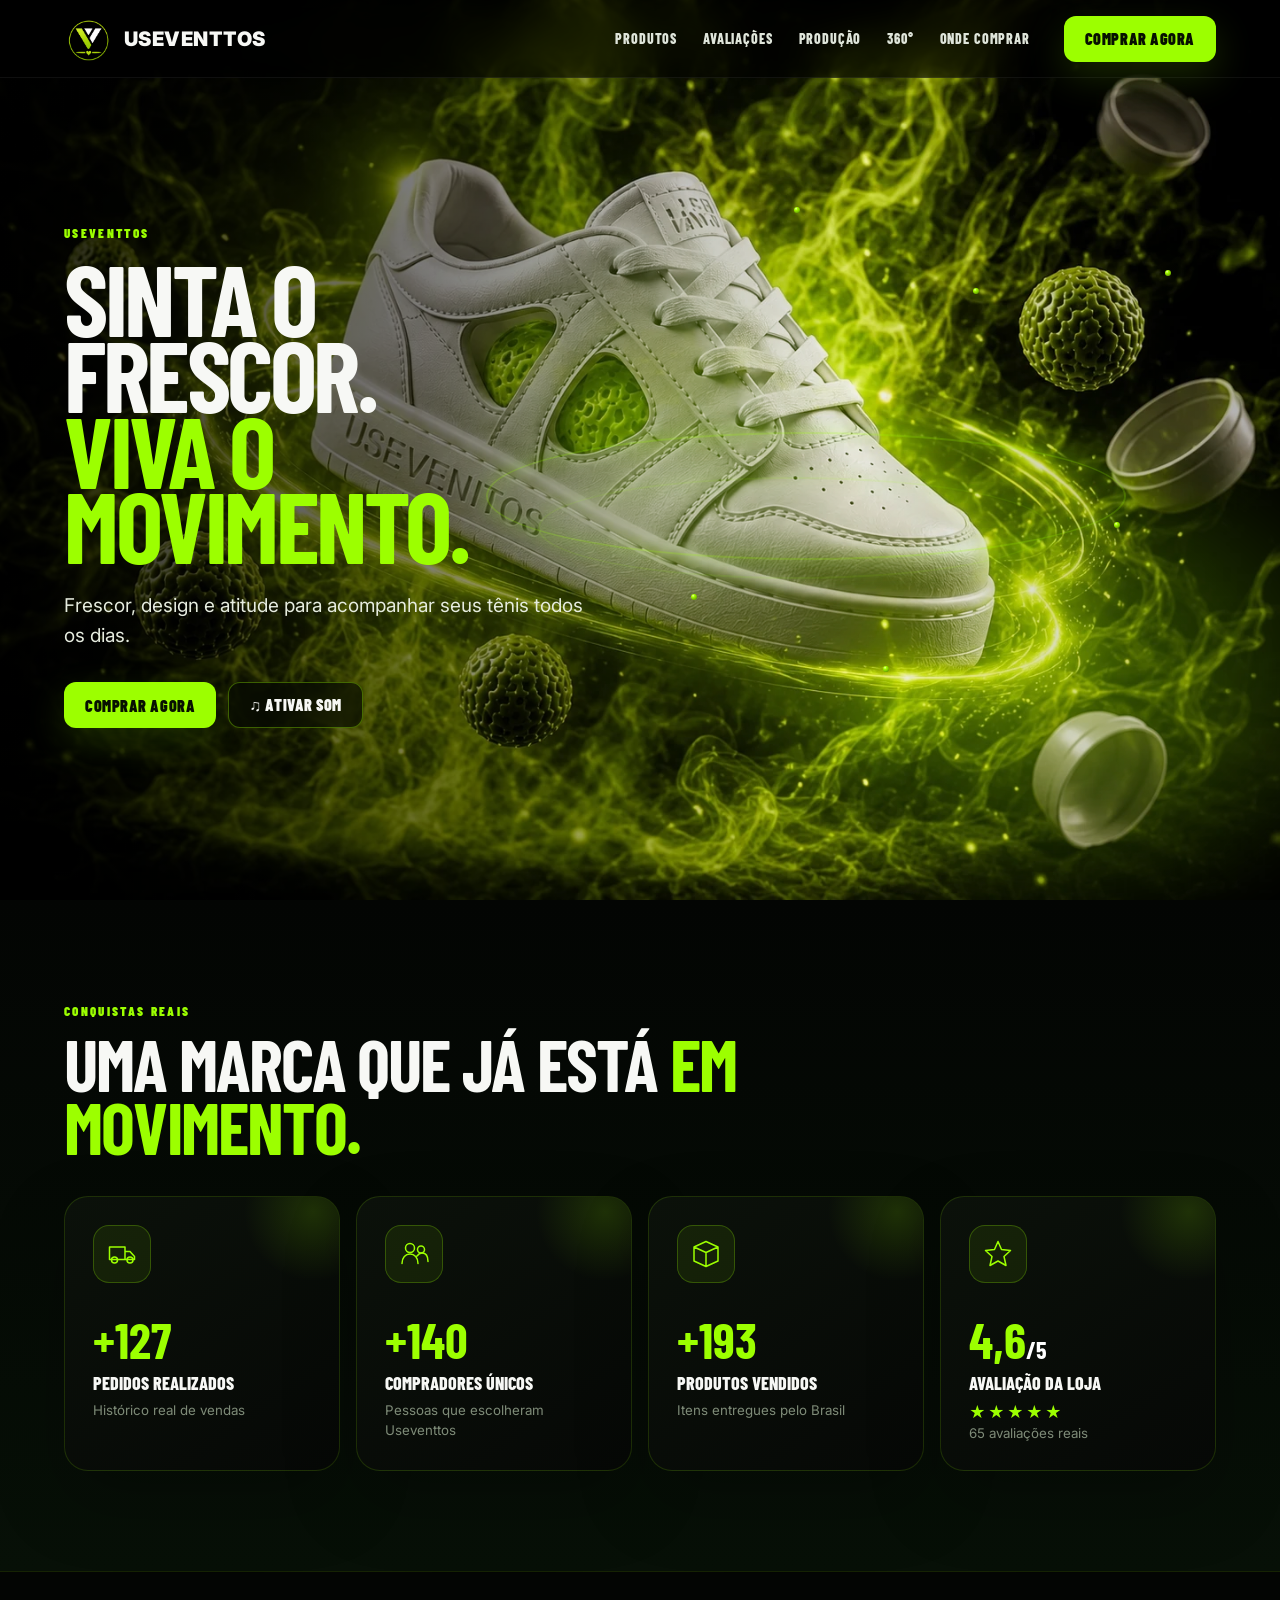
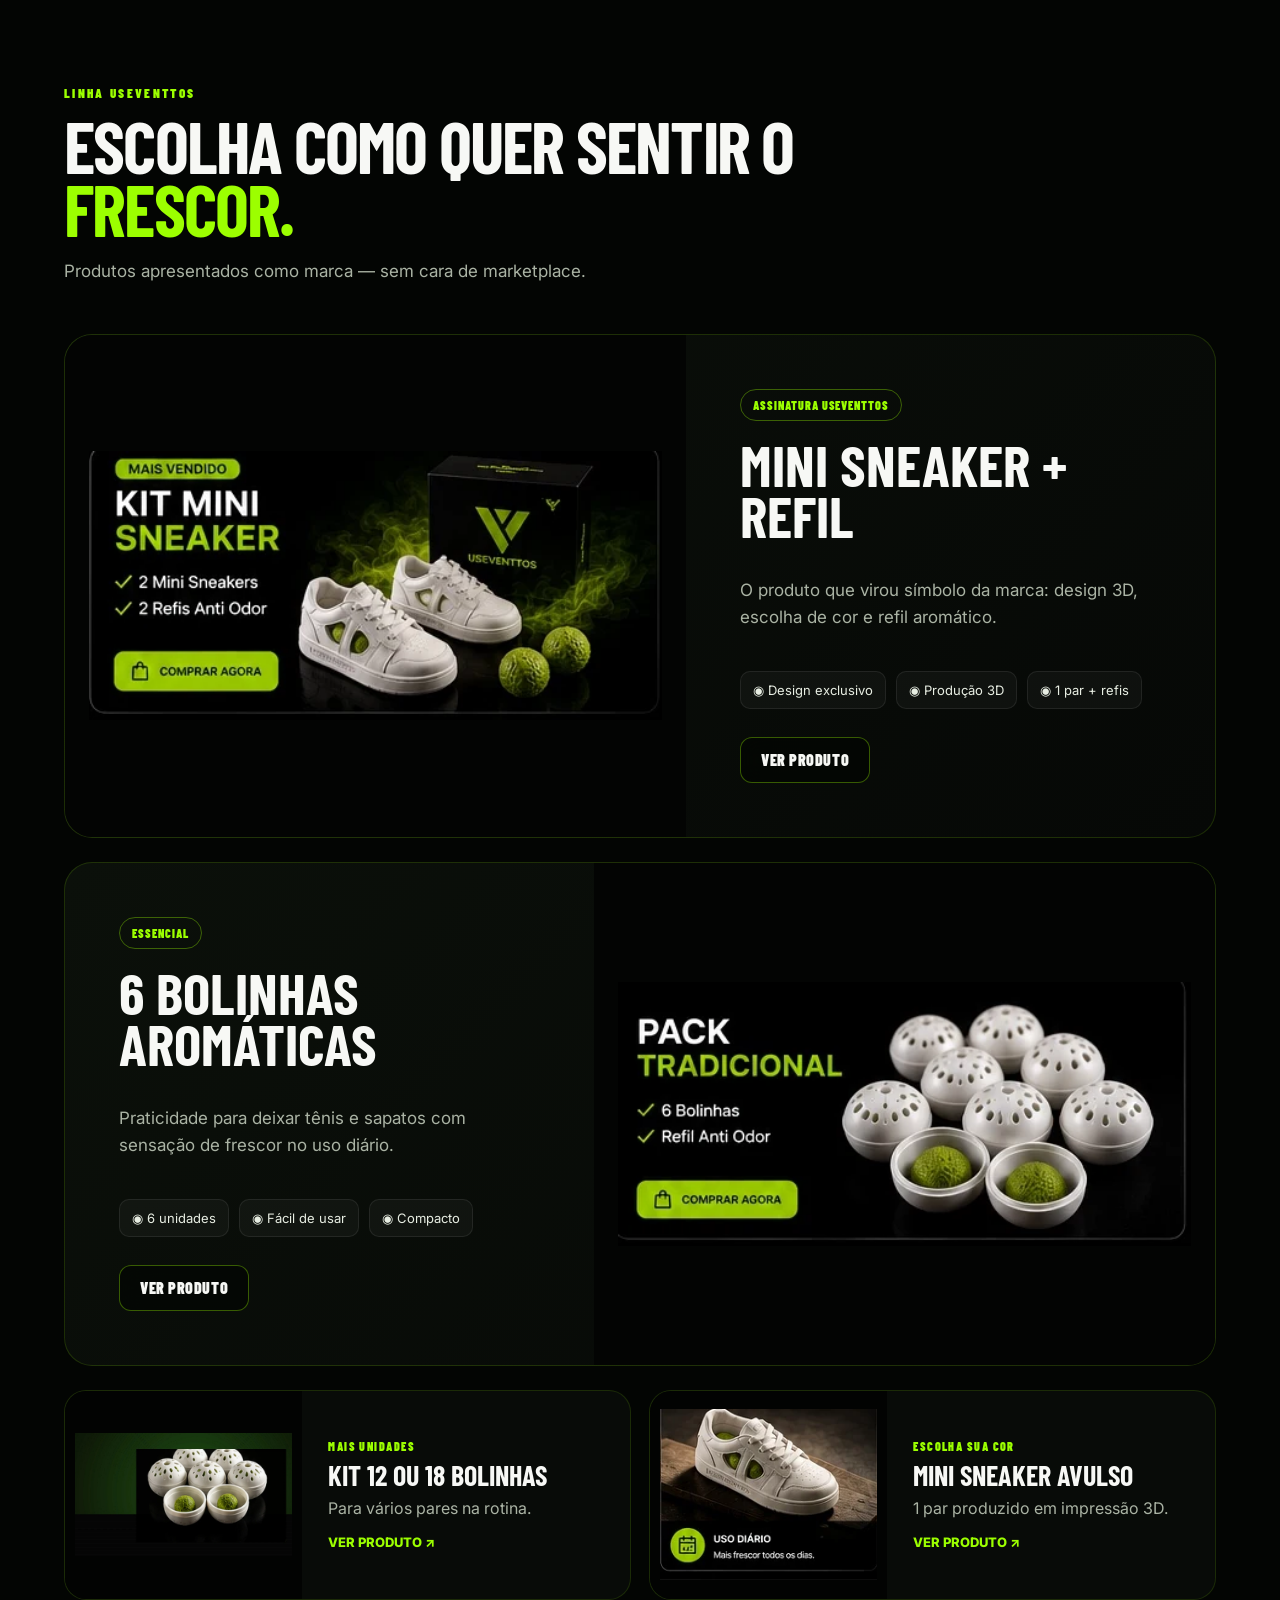
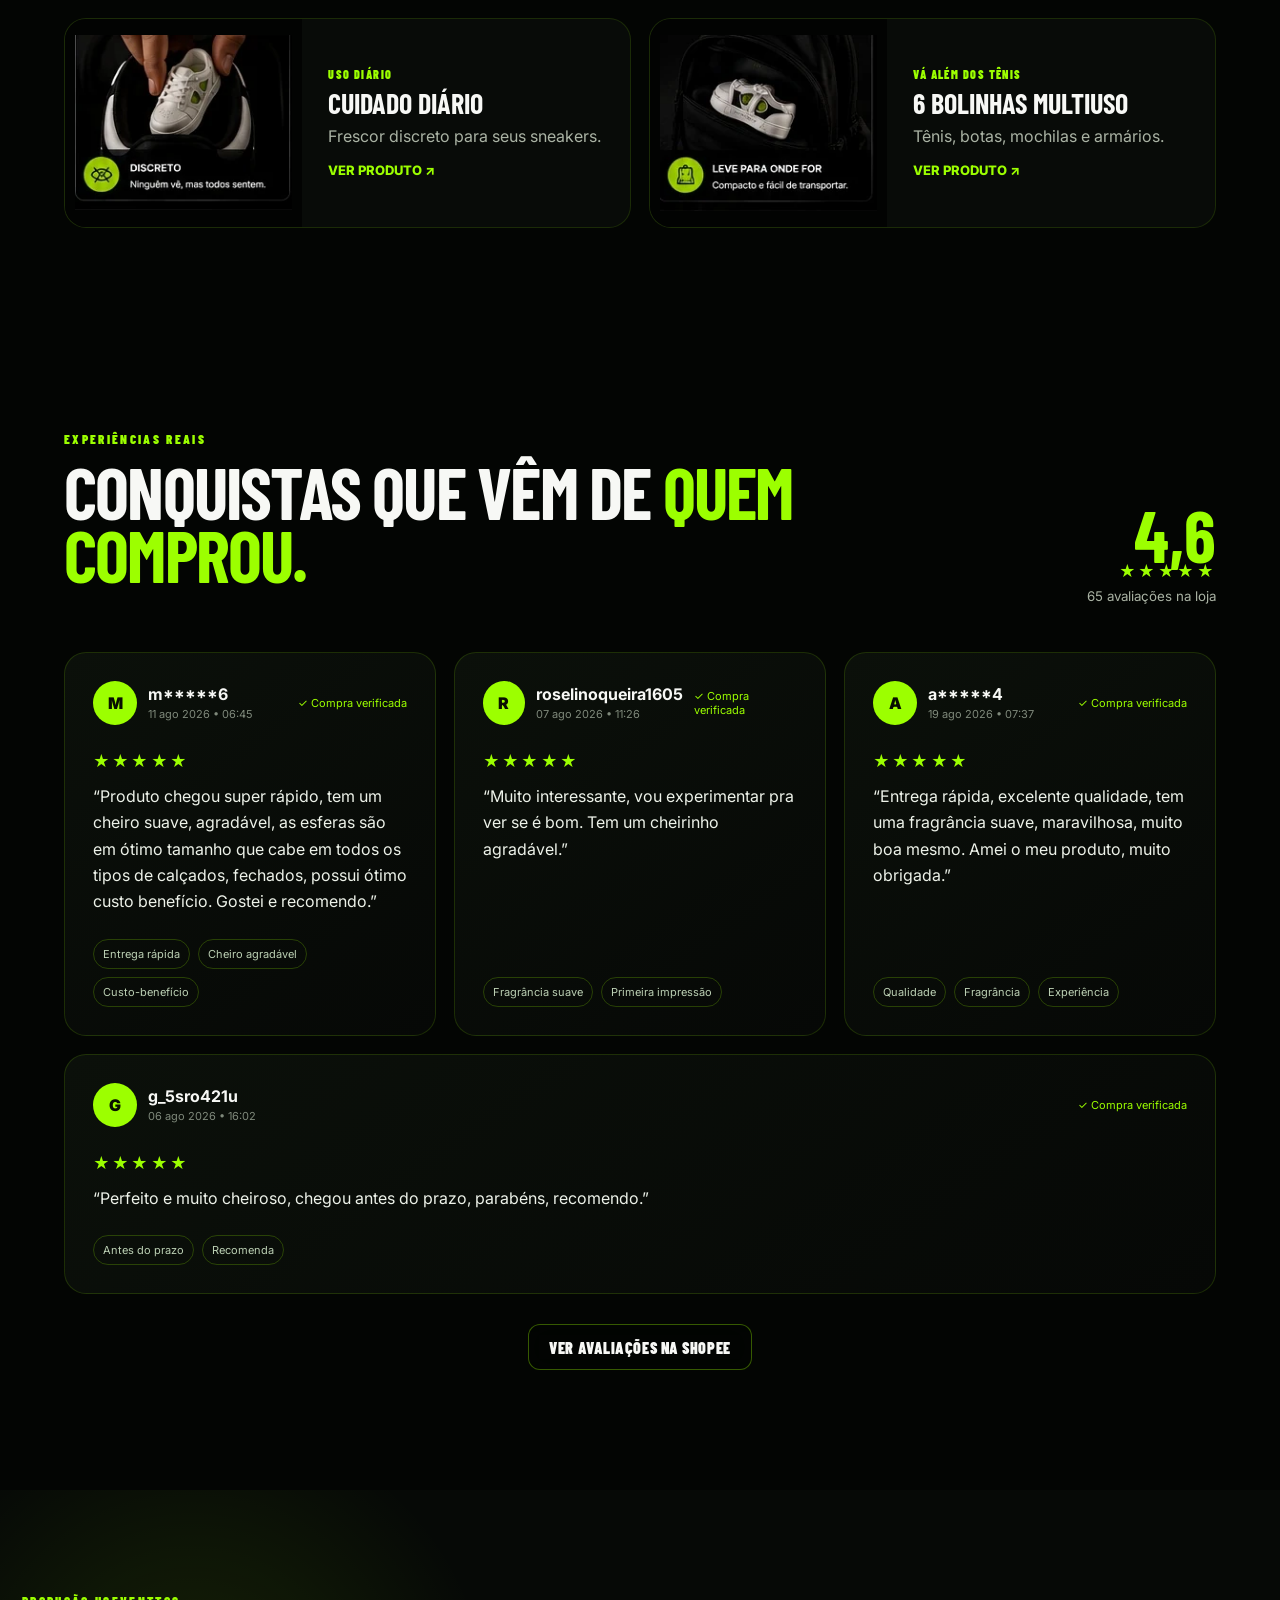
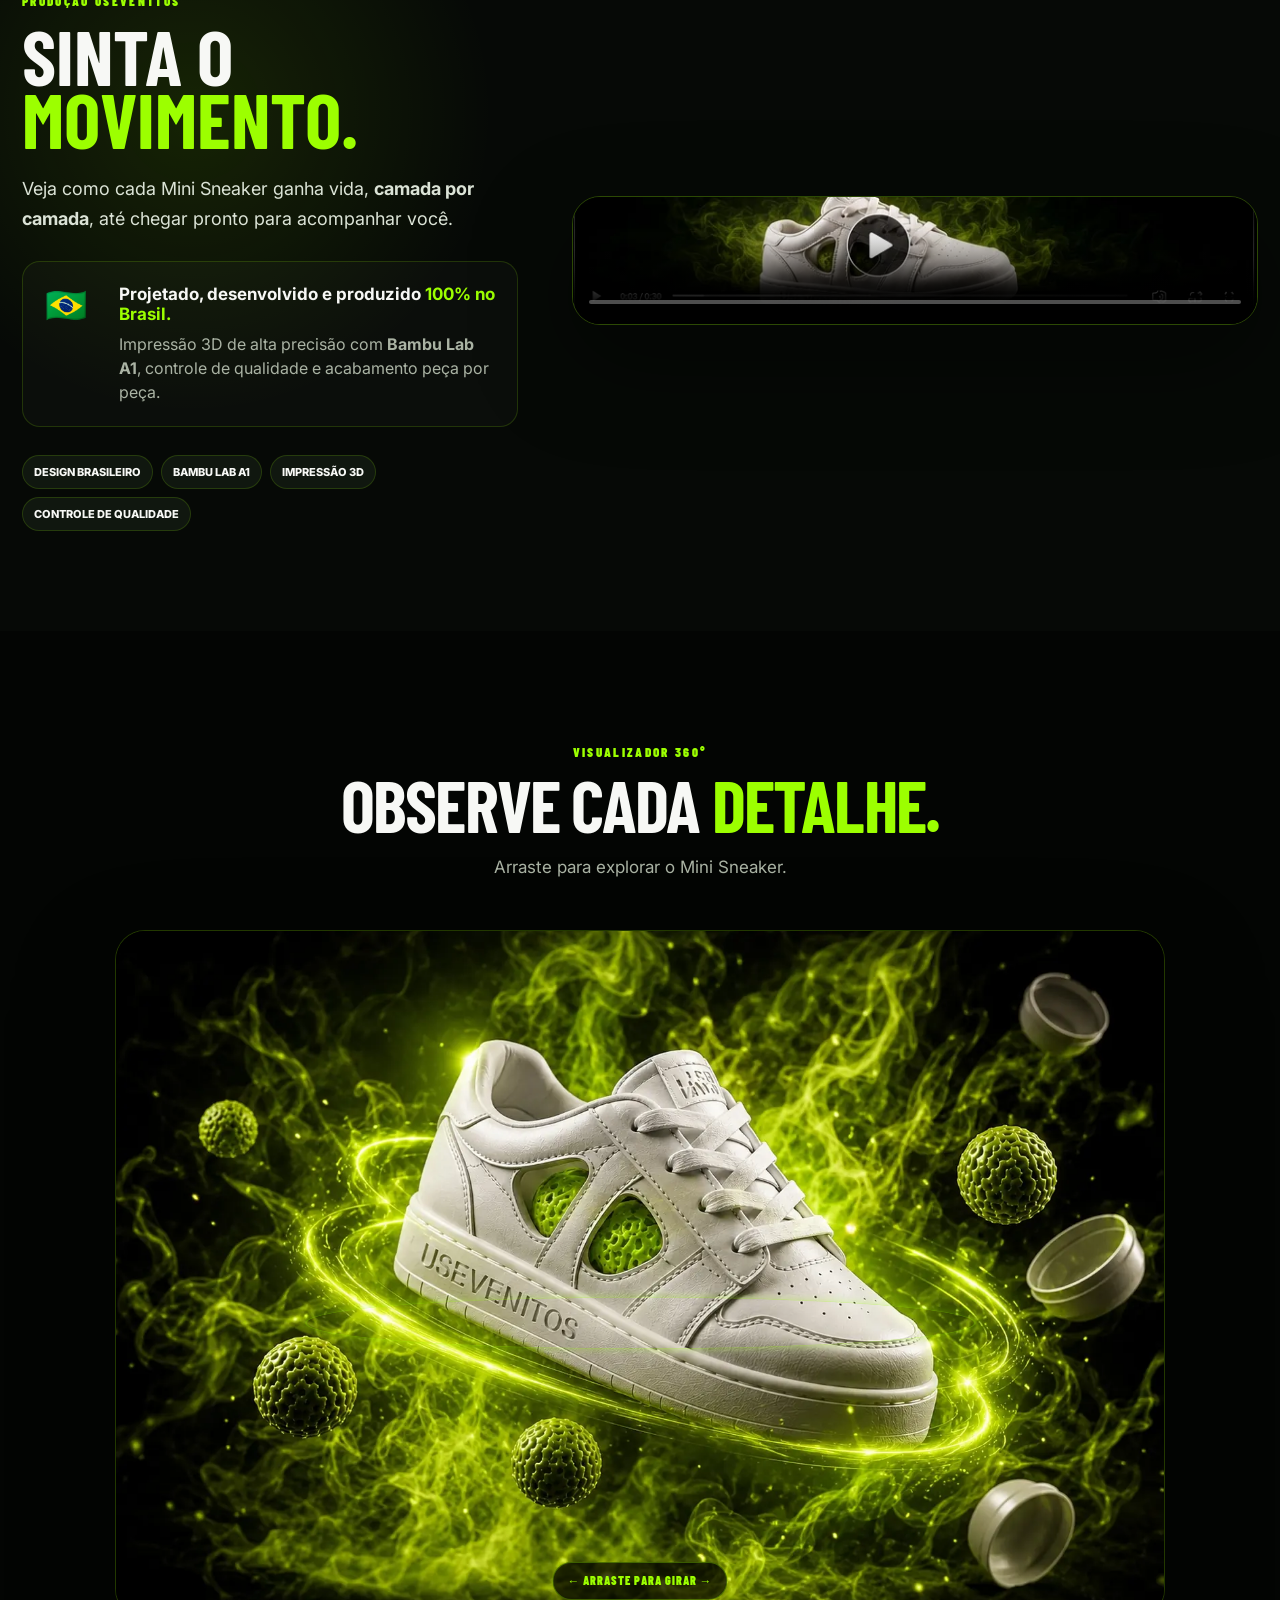
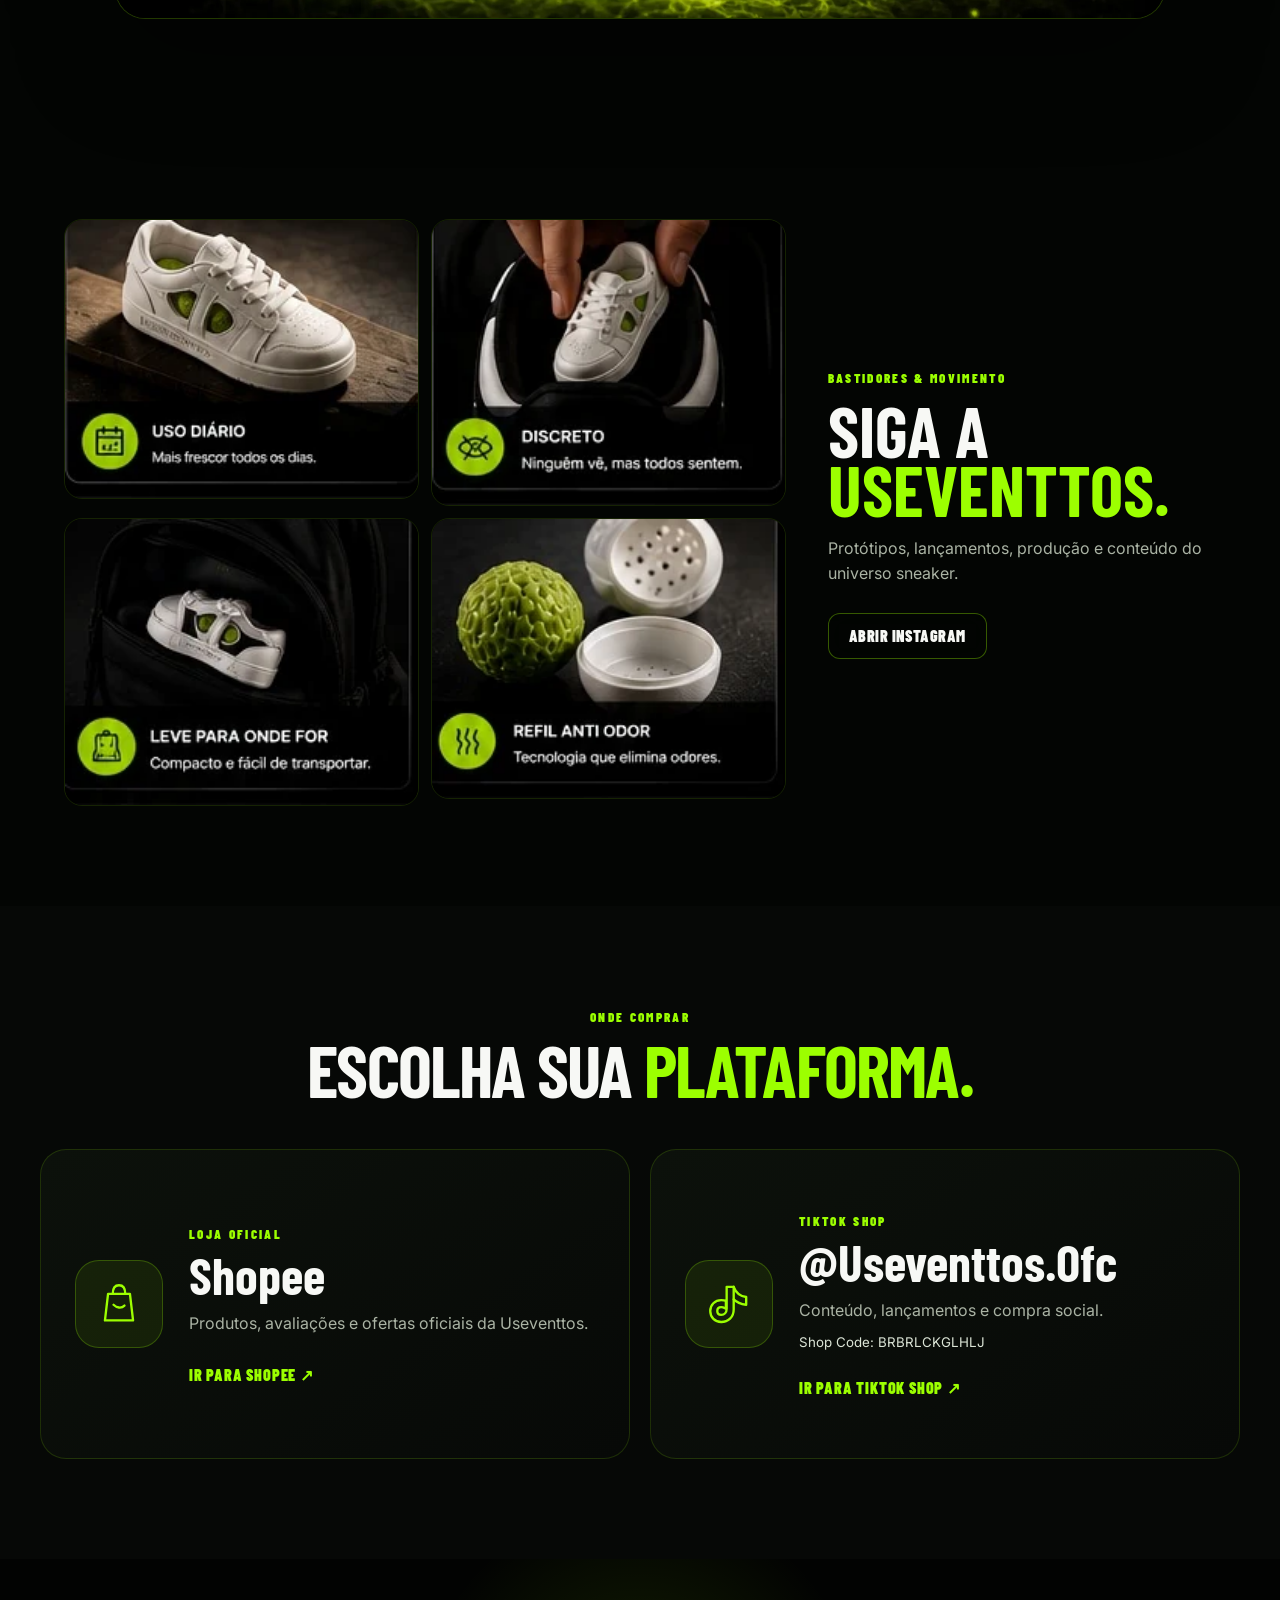
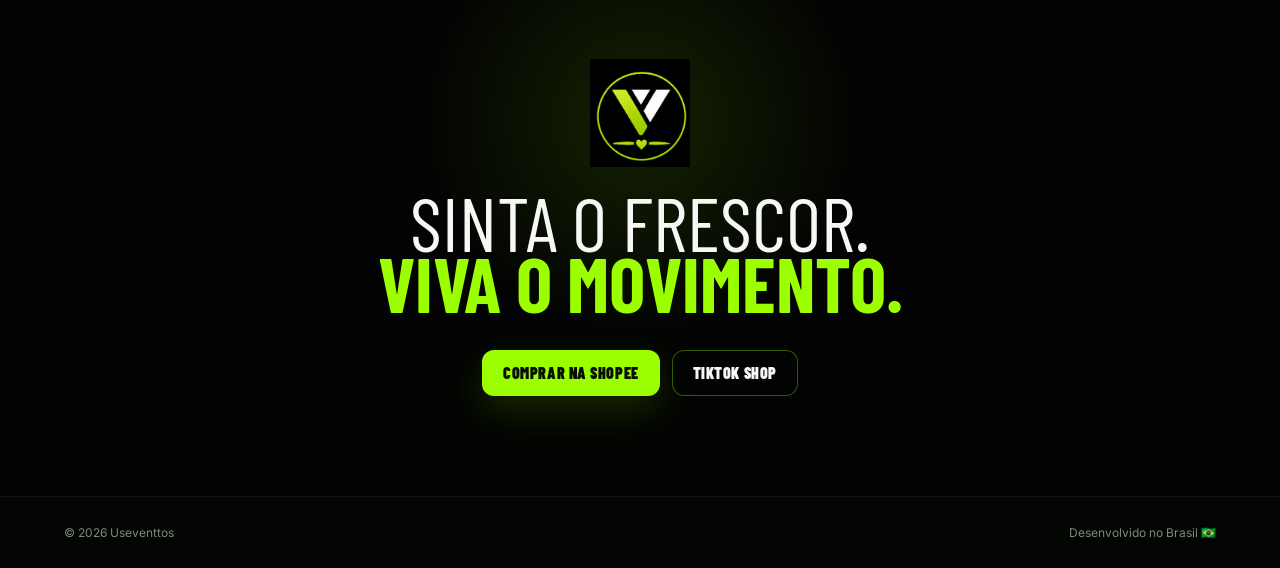
==== commit 41c32c7b: "Baixar Useventtos V4 — Rebuild Premium completo Baixar Useventtos V4 — Rebuild Premium completo" ====
--- a/index.html
+++ b/index.html
@@ -1,24 +1,197 @@
-<!doctype html><html lang="pt-BR"><head><meta charset="utf-8"><meta name="viewport" content="width=device-width,initial-scale=1"><title>Useventtos | Sinta o Frescor. Viva o Movimento.</title><meta name="description" content="Useventtos: cuidado, frescor e design para seus sneakers."><meta name="theme-color" content="#030503"><link rel="icon" href="favicon.ico"><link rel="preload" as="image" href="hero-superpower-v2.webp"><link rel="stylesheet" href="style.css?v=v3-clean"></head><body>
-<div id="preloader" class="preloader"><img src="logo-useventtos-oficial.png" alt="Useventtos"></div>
-<audio id="bgMusic" src="useventtos-trap-instrumental.wav" loop preload="auto"></audio>
-<div class="popup-overlay" id="popup"><div class="popup-box"><img src="popup-useventtos.webp" alt="Bem-vindo à Useventtos"><button class="popup-close" id="closePopup" aria-label="Fechar">×</button><button class="popup-see-site" id="seeSite" aria-label="Ver site"></button><div class="popup-progress"><span></span></div></div></div>
-<header class="header"><a href="#inicio" class="brand"><img src="logo-useventtos-oficial.png" alt="Useventtos"><strong>USEVENTTOS</strong></a><nav><a href="#produtos">Produtos</a><a href="#avaliacoes">Avaliações</a><a href="#como">Como funciona</a><a href="#producao">Produção</a><a href="#visualizador">360°</a></nav><a class="btn btn-solid" href="https://shopee.com.br/shop/1294719962" target="_blank" rel="noopener">Comprar agora</a></header>
+<!doctype html>
+<html lang="pt-BR">
+<head>
+<meta charset="utf-8">
+<meta name="viewport" content="width=device-width,initial-scale=1">
+<title>Useventtos — Sinta o frescor. Viva o movimento.</title>
+<meta name="description" content="Useventtos: Mini Sneaker e linha de frescor para tênis. Conheça produtos, avaliações reais, produção 3D e lojas oficiais.">
+<meta name="theme-color" content="#050705">
+<link rel="icon" href="favicon-32.png">
+<link rel="apple-touch-icon" href="apple-touch-icon.png">
+<link rel="preload" as="image" href="hero-useventtos.webp">
+<link rel="stylesheet" href="style.css?v=v4-rebuild">
+</head>
+<body>
+<audio id="radio" src="useventtos-trap.wav" loop preload="none"></audio>
+
+<header class="site-header" id="siteHeader">
+  <a class="brand" href="#inicio"><img src="logo-useventtos.png" alt="Useventtos"><span>USEVENTTOS</span></a>
+  <nav>
+    <a href="#linha">Produtos</a><a href="#avaliacoes">Avaliações</a><a href="#producao">Produção</a><a href="#360">360°</a><a href="#onde">Onde comprar</a>
+  </nav>
+  <a class="btn btn-green btn-header" href="https://shopee.com.br/shop/1294719962" target="_blank" rel="noopener">Comprar agora</a>
+</header>
+
 <main>
-<section class="hero-super" id="inicio"><div class="hero-bg"><img src="hero-superpower-v2.webp" alt="Mini Sneaker Useventtos com energia verde"></div><div class="energy-ring ring-1"></div><div class="energy-ring ring-2"></div><div class="energy-ring ring-3"></div><div class="smoke-layer smoke-one"></div><div class="smoke-layer smoke-two"></div><div class="shoe-shine"></div><div class="particle-field"><span></span><span></span><span></span><span></span><span></span><span></span><span></span><span></span><span></span><span></span><span></span><span></span></div><div class="fall-refills"><i></i><i></i><i></i><i></i><i></i></div><div class="hero-content"><p class="eyebrow">USEVENTTOS</p><h1>SINTA O FRESCOR.<br><span>VIVA O MOVIMENTO.</span></h1><p>Mini Sneaker Deodorizer com design exclusivo e frescor para acompanhar o seu dia.</p><a class="btn btn-solid" href="https://shopee.com.br/shop/1294719962" target="_blank" rel="noopener">Conhecer a linha</a></div></section>
-<section class="proof"><div><b>+140</b><span>compradores únicos</span></div><div><b>+127</b><span>pedidos</span></div><div><b>+193</b><span>produtos vendidos</span></div><div><b>4,6/5</b><span>avaliação da loja</span></div></section>
-<section class="section products" id="produtos"><div class="heading"><span>Linha Useventtos</span><h2>PRODUTOS COM <em>IDENTIDADE.</em></h2><p>Sem cara de marketplace. Cada produto apresentado com a linguagem visual da Useventtos.</p></div><div class="product-grid">
-<a class="product" href="https://shopee.com.br/6-Bolinhas-Arom%C3%A1ticas-para-T%C3%AAnis-e-Sapatos-Ajuda-a-Reduzir-Odores-Useventtos-i.1294719962.58264559488" target="_blank"><div class="media"><img src="produto-6-bolinhas.webp" alt="6 bolinhas aromáticas"></div><div class="copy"><small>ESSENCIAL</small><h3>6 Bolinhas Aromáticas</h3><p>Frescor prático para tênis e sapatos.</p><span>Ver produto ↗</span></div></a>
-<a class="product" href="https://shopee.com.br/Kit-12-ou-18-Bolinhas-Arom%C3%A1ticas-para-T%C3%AAnis-Ajuda-a-Reduzir-Odores-Useventtos-i.1294719962.58213201823" target="_blank"><div class="media"><img src="produto-kit-economico.webp" alt="Kit 12 ou 18 bolinhas"></div><div class="copy"><small>MAIS UNIDADES</small><h3>Kit 12 ou 18 Bolinhas</h3><p>Para cuidar de vários pares na rotina.</p><span>Ver produto ↗</span></div></a>
-<a class="product feature" href="https://shopee.com.br/Mini-Sneaker-Useventtos-Aromatizador-para-T%C3%AAnis-com-Refil-Escolha-a-Cor-Kit-1-Par-i.1294719962.58265850911" target="_blank"><div class="media"><img src="produto-mini-refil.webp" alt="Mini Sneaker com refil"></div><div class="copy"><small>ASSINATURA USEVENTTOS</small><h3>Mini Sneaker + Refil</h3><p>Design 3D, escolha de cor e refil aromático.</p><span>Conhecer ↗</span></div></a>
-<a class="product" href="https://shopee.com.br/Mini-Sneaker-Useventtos-Avulso-1-Par-Escolha-a-Cor-Produzido-em-Impress%C3%A3o-3D-i.1294719962.22495190087" target="_blank"><div class="media"><img src="produto-mini-avulso.webp" alt="Mini Sneaker avulso"></div><div class="copy"><small>DESIGN 3D</small><h3>Mini Sneaker Avulso</h3><p>Produzido peça por peça no Brasil.</p><span>Escolher cor ↗</span></div></a>
-<a class="product" href="https://shopee.com.br/6-Bolinhas-Arom%C3%A1ticas-para-T%C3%AAnis-Frescor-no-Cuidado-Di%C3%A1rio-dos-Sneakers-Useventtos-i.1294719962.23499515559" target="_blank"><div class="media"><img src="produto-cuidado-diario.webp" alt="Cuidado diário"></div><div class="copy"><small>ROTINA</small><h3>Cuidado Diário</h3><p>Frescor para acompanhar seus sneakers.</p><span>Ver produto ↗</span></div></a>
-<a class="product" href="https://shopee.com.br/6-Bolinhas-Arom%C3%A1ticas-Multiuso-Para-T%C3%AAnis-Botas-Mochilas-e-Arm%C3%A1rios-Useventtos-i.1294719962.22795162735" target="_blank"><div class="media"><img src="produto-multiuso.webp" alt="Bolinhas multiuso"></div><div class="copy"><small>VERSÁTIL</small><h3>6 Bolinhas Multiuso</h3><p>Tênis, botas, mochilas e armários.</p><span>Ver produto ↗</span></div></a>
-</div></section>
-<section class="section experience" id="como"><div class="heading"><span>Como funciona</span><h2>TRÊS PASSOS. <em>SEM COMPLICAÇÃO.</em></h2></div><div class="steps"><figure><img src="como-1.webp" alt="Insira o refil"><figcaption><b>01</b><span>Insira o refil</span></figcaption></figure><figure><img src="como-2.webp" alt="Coloque no tênis"><figcaption><b>02</b><span>Coloque no tênis</span></figcaption></figure><figure><img src="como-3.webp" alt="Sinta o frescor"><figcaption><b>03</b><span>Sinta o frescor</span></figcaption></figure></div></section>
-<section class="section reviews" id="avaliacoes"><div class="heading"><span>Experiências reais</span><h2>QUEM RECEBE, <em>SENTE A DIFERENÇA.</em></h2></div><div class="reviews-grid"><blockquote><div>★★★★★</div><p>“Produto chegou super rápido, tem um cheiro suave, agradável... ótimo custo benefício. Gostei e recomendo.”</p><small>Compra verificada • Shopee</small></blockquote><blockquote><div>★★★★★</div><p>“Entrega rápida, excelente qualidade, tem uma fragrância suave, maravilhosa. Amei o meu produto.”</p><small>Compra verificada • Shopee</small></blockquote><blockquote><div>★★★★★</div><p>“Perfeito e muito cheiroso, chegou antes do prazo. Parabéns, recomendo.”</p><small>Compra verificada • Shopee</small></blockquote></div></section>
-<section class="section production" id="producao"><div class="production-copy"><span>Produção Useventtos</span><h2>DA IDEIA À PEÇA.<br><em>CAMADA POR CAMADA.</em></h2><p>Veja como cada Mini Sneaker ganha vida. Desenvolvido e produzido no Brasil em impressão 3D com Bambu Lab A1, com inspeção e acabamento peça por peça.</p><div class="chips"><i>Desenvolvido no Brasil</i><i>Impressão 3D</i><i>Acabamento artesanal</i></div></div><video controls playsinline poster="video-poster.webp"><source src="useventtosVDO.mp4" type="video/mp4"></video></section>
-<section class="section brand-story"><div class="banner"><img src="banner-qualidade.webp" alt="Qualidade em cada detalhe Useventtos"></div></section>
-<section class="section viewer" id="visualizador"><div class="viewer-copy"><span>Visualizador 360°</span><h2>VEJA DE PERTO.<br><em>GIRE. DESCUBRA.</em></h2><p>Arraste para explorar o Mini Sneaker por todos os ângulos.</p><a class="btn btn-outline" href="https://shopee.com.br/shop/1294719962" target="_blank">Comprar na Shopee</a></div><div class="viewer-stage" id="viewer360"><img id="viewerImage" src="sneaker-360-01.webp" alt="Mini Sneaker 360 graus"><div class="viewer-hint">↔ ARRASTE PARA GIRAR</div><input id="viewerSlider" type="range" min="1" max="24" value="1" aria-label="Girar Mini Sneaker"></div></section>
-<section class="section channels"><div class="heading"><span>Onde encontrar</span><h2>USEVENTTOS <em>ONDE VOCÊ COMPRA.</em></h2></div><div class="channel-grid"><a href="https://shopee.com.br/shop/1294719962" target="_blank"><small>LOJA OFICIAL</small><h3>Shopee</h3><p>Produtos, avaliações e ofertas da Useventtos.</p><b>Comprar ↗</b></a><a href="https://vt.tiktok.com/ZSVX8frUB/?page=TikTokShop&utm_campaign=client_share&utm_source=whatsapp&share_app_id=1233" target="_blank"><small>TIKTOK SHOP</small><h3>@Useventtos.Ofc</h3><p>Conteúdo, lançamentos e compra social.</p><b>Abrir TikTok Shop ↗</b></a></div></section>
-<section class="final-cta"><img src="logo-useventtos-oficial.png" alt="Useventtos"><p>SINTA O FRESCOR.</p><h2>VIVA O <span>MOVIMENTO.</span></h2><a class="btn btn-solid" href="https://shopee.com.br/shop/1294719962" target="_blank">Conhecer a Useventtos</a></section>
-</main><div class="music-dock"><button id="musicToggle">♫ Ativar som</button><span>Useventtos Trap</span></div><footer>© 2026 Useventtos • Desenvolvido no Brasil</footer><script src="script.js?v=v3-clean"></script></body></html>
+<!-- HERO PRESERVADO -->
+<section class="hero" id="inicio">
+  <div class="hero-photo"><img src="hero-useventtos.webp" alt="Mini Sneaker Useventtos com energia verde"></div>
+  <div class="hero-dark"></div>
+  <div class="hero-smoke smoke-a"></div><div class="hero-smoke smoke-b"></div>
+  <div class="energy e1"></div><div class="energy e2"></div>
+  <div class="falling-balls"><i></i><i></i><i></i><i></i><i></i></div>
+  <div class="sparks"><b></b><b></b><b></b><b></b><b></b><b></b></div>
+  <div class="hero-copy">
+    <span class="eyebrow">USEVENTTOS</span>
+    <h1>SINTA O<br>FRESCOR.<br><em>VIVA O<br>MOVIMENTO.</em></h1>
+    <p>Frescor, design e atitude para acompanhar seus tênis todos os dias.</p>
+    <div class="hero-actions">
+      <a class="btn btn-green" href="https://shopee.com.br/shop/1294719962" target="_blank" rel="noopener">Comprar agora</a>
+      <button class="btn btn-glass" id="soundBtn">♫ Ativar som</button>
+    </div>
+  </div>
+</section>
+
+<section class="impact" id="resultados">
+  <div class="impact-heading">
+    <span class="eyebrow">CONQUISTAS REAIS</span>
+    <h2>Uma marca que já está <em>em movimento.</em></h2>
+  </div>
+  <div class="impact-grid">
+    <article class="impact-card">
+      <div class="metric-icon truck"><svg viewBox="0 0 64 64"><path d="M7 18h31v25H7zM38 27h10l9 10v6H38zM17 50a6 6 0 1 0 0-12 6 6 0 0 0 0 12zm31 0a6 6 0 1 0 0-12 6 6 0 0 0 0 12z"/></svg></div>
+      <strong data-count="127">+127</strong><span>pedidos realizados</span><small>Histórico real de vendas</small>
+    </article>
+    <article class="impact-card">
+      <div class="metric-icon people"><svg viewBox="0 0 64 64"><circle cx="24" cy="20" r="9"/><circle cx="46" cy="23" r="7"/><path d="M8 51c0-12 7-19 16-19s16 7 16 19M38 36c3-4 6-6 10-6 7 0 12 6 12 17"/></svg></div>
+      <strong data-count="140">+140</strong><span>compradores únicos</span><small>Pessoas que escolheram Useventtos</small>
+    </article>
+    <article class="impact-card">
+      <div class="metric-icon box"><svg viewBox="0 0 64 64"><path d="m8 18 24-11 24 11-24 11zM8 18v28l24 11V29m24-11v28L32 57"/></svg></div>
+      <strong data-count="193">+193</strong><span>produtos vendidos</span><small>Itens entregues pelo Brasil</small>
+    </article>
+    <article class="impact-card rating">
+      <div class="metric-icon star"><svg viewBox="0 0 64 64"><path d="m32 7 7 16 18 2-13 12 4 18-16-9-16 9 4-18L7 25l18-2z"/></svg></div>
+      <strong>4,6<span>/5</span></strong><span>avaliação da loja</span><div class="mini-stars">★★★★★</div><small>65 avaliações reais</small>
+    </article>
+  </div>
+</section>
+
+<section class="line section" id="linha">
+  <div class="section-head">
+    <span class="eyebrow">LINHA USEVENTTOS</span>
+    <h2>Escolha como quer sentir o <em>frescor.</em></h2>
+    <p>Produtos apresentados como marca — sem cara de marketplace.</p>
+  </div>
+
+  <div class="featured-products">
+    <article class="product-feature">
+      <div class="product-visual"><img src="product-mini-kit.webp" alt="Kit Mini Sneaker Useventtos"></div>
+      <div class="product-copy">
+        <span class="pill">ASSINATURA USEVENTTOS</span>
+        <h3>Mini Sneaker + Refil</h3>
+        <p>O produto que virou símbolo da marca: design 3D, escolha de cor e refil aromático.</p>
+        <div class="product-benefits"><span>◉ Design exclusivo</span><span>◉ Produção 3D</span><span>◉ 1 par + refis</span></div>
+        <a class="btn btn-outline" href="https://shopee.com.br/Mini-Sneaker-Useventtos-Aromatizador-para-T%C3%AAnis-com-Refil-Escolha-a-Cor-Kit-1-Par-i.1294719962.58265850911?extraParams=%7B%22display_model_id%22%3A139841523420%2C%22model_selection_logic%22%3A3%7D" target="_blank" rel="noopener">Ver produto</a>
+      </div>
+    </article>
+
+    <article class="product-feature reverse">
+      <div class="product-visual"><img src="product-balls.webp" alt="Bolinhas Aromáticas Useventtos"></div>
+      <div class="product-copy">
+        <span class="pill">ESSENCIAL</span>
+        <h3>6 Bolinhas Aromáticas</h3>
+        <p>Praticidade para deixar tênis e sapatos com sensação de frescor no uso diário.</p>
+        <div class="product-benefits"><span>◉ 6 unidades</span><span>◉ Fácil de usar</span><span>◉ Compacto</span></div>
+        <a class="btn btn-outline" href="https://shopee.com.br/6-Bolinhas-Arom%C3%A1ticas-para-T%C3%AAnis-e-Sapatos-Ajuda-a-Reduzir-Odores-Useventtos-i.1294719962.58264559488?extraParams=%7B%22display_model_id%22%3A239446759209%2C%22model_selection_logic%22%3A3%7D" target="_blank" rel="noopener">Ver produto</a>
+      </div>
+    </article>
+  </div>
+
+  <div class="product-mini-grid">
+    <article class="mini-product"><img src="product-kit.webp" alt="Kit 12 ou 18 Bolinhas"><div><span>MAIS UNIDADES</span><h4>Kit 12 ou 18 Bolinhas</h4><p>Para vários pares na rotina.</p><a href="https://shopee.com.br/Kit-12-ou-18-Bolinhas-Arom%C3%A1ticas-para-T%C3%AAnis-Ajuda-a-Reduzir-Odores-Useventtos-i.1294719962.58213201823?extraParams=%7B%22display_model_id%22%3A209191063117%2C%22model_selection_logic%22%3A3%7D" target="_blank" rel="noopener">Ver produto ↗</a></div></article>
+    <article class="mini-product"><img src="product-mini.webp" alt="Mini Sneaker Avulso"><div><span>ESCOLHA SUA COR</span><h4>Mini Sneaker Avulso</h4><p>1 par produzido em impressão 3D.</p><a href="https://shopee.com.br/Mini-Sneaker-Useventtos-Avulso-1-Par-Escolha-a-Cor-Produzido-em-Impress%C3%A3o-3D-i.1294719962.22495190087?extraParams=%7B%22display_model_id%22%3A109730161228%2C%22model_selection_logic%22%3A3%7D" target="_blank" rel="noopener">Ver produto ↗</a></div></article>
+    <article class="mini-product"><img src="product-daily.webp" alt="Cuidado Diário"><div><span>USO DIÁRIO</span><h4>Cuidado Diário</h4><p>Frescor discreto para seus sneakers.</p><a href="https://shopee.com.br/6-Bolinhas-Arom%C3%A1ticas-para-T%C3%AAnis-Frescor-no-Cuidado-Di%C3%A1rio-dos-Sneakers-Useventtos-i.1294719962.23499515559?extraParams=%7B%22display_model_id%22%3A189191063343%2C%22model_selection_logic%22%3A3%7D" target="_blank" rel="noopener">Ver produto ↗</a></div></article>
+    <article class="mini-product"><img src="product-multi.webp" alt="Multiuso"><div><span>VÁ ALÉM DOS TÊNIS</span><h4>6 Bolinhas Multiuso</h4><p>Tênis, botas, mochilas e armários.</p><a href="https://shopee.com.br/6-Bolinhas-Arom%C3%A1ticas-Multiuso-Para-T%C3%AAnis-Botas-Mochilas-e-Arm%C3%A1rios-Useventtos-i.1294719962.22795162735?extraParams=%7B%22display_model_id%22%3A228809359544%2C%22model_selection_logic%22%3A3%7D" target="_blank" rel="noopener">Ver produto ↗</a></div></article>
+  </div>
+</section>
+
+<section class="reviews section" id="avaliacoes">
+  <div class="section-head split-head">
+    <div><span class="eyebrow">EXPERIÊNCIAS REAIS</span><h2>Conquistas que vêm de <em>quem comprou.</em></h2></div>
+    <div class="review-badge"><b>4,6</b><span>★★★★★</span><small>65 avaliações na loja</small></div>
+  </div>
+  <div class="review-grid">
+    <article class="review-card">
+      <div class="review-top"><div class="avatar">M</div><div><b>m*****6</b><span>11 ago 2026 • 06:45</span></div><div class="verified">✓ Compra verificada</div></div>
+      <div class="stars">★★★★★</div>
+      <p>“Produto chegou super rápido, tem um cheiro suave, agradável, as esferas são em ótimo tamanho que cabe em todos os tipos de calçados, fechados, possui ótimo custo benefício. Gostei e recomendo.”</p>
+      <div class="review-tags"><span>Entrega rápida</span><span>Cheiro agradável</span><span>Custo-benefício</span></div>
+    </article>
+    <article class="review-card">
+      <div class="review-top"><div class="avatar">R</div><div><b>roselinoqueira1605</b><span>07 ago 2026 • 11:26</span></div><div class="verified">✓ Compra verificada</div></div>
+      <div class="stars">★★★★★</div>
+      <p>“Muito interessante, vou experimentar pra ver se é bom. Tem um cheirinho agradável.”</p>
+      <div class="review-tags"><span>Fragrância suave</span><span>Primeira impressão</span></div>
+    </article>
+    <article class="review-card">
+      <div class="review-top"><div class="avatar">A</div><div><b>a*****4</b><span>19 ago 2026 • 07:37</span></div><div class="verified">✓ Compra verificada</div></div>
+      <div class="stars">★★★★★</div>
+      <p>“Entrega rápida, excelente qualidade, tem uma fragrância suave, maravilhosa, muito boa mesmo. Amei o meu produto, muito obrigada.”</p>
+      <div class="review-tags"><span>Qualidade</span><span>Fragrância</span><span>Experiência</span></div>
+    </article>
+    <article class="review-card compact-review">
+      <div class="review-top"><div class="avatar">G</div><div><b>g_5sro421u</b><span>06 ago 2026 • 16:02</span></div><div class="verified">✓ Compra verificada</div></div>
+      <div class="stars">★★★★★</div>
+      <p>“Perfeito e muito cheiroso, chegou antes do prazo, parabéns, recomendo.”</p>
+      <div class="review-tags"><span>Antes do prazo</span><span>Recomenda</span></div>
+    </article>
+  </div>
+  <div class="center"><a class="btn btn-outline" href="https://shopee.com.br/shop/1294719962" target="_blank" rel="noopener">Ver avaliações na Shopee</a></div>
+</section>
+
+<section class="production section" id="producao">
+  <div class="production-copy">
+    <span class="eyebrow">PRODUÇÃO USEVENTTOS</span>
+    <h2>Sinta o <em>movimento.</em></h2>
+    <p class="lead">Veja como cada Mini Sneaker ganha vida, <strong>camada por camada</strong>, até chegar pronto para acompanhar você.</p>
+    <div class="made-in">
+      <div class="brazil-mark">🇧🇷</div>
+      <div><b>Projetado, desenvolvido e produzido <em>100% no Brasil.</em></b><p>Impressão 3D de alta precisão com <strong>Bambu Lab A1</strong>, controle de qualidade e acabamento peça por peça.</p></div>
+    </div>
+    <div class="production-tags"><span>Design Brasileiro</span><span>Bambu Lab A1</span><span>Impressão 3D</span><span>Controle de Qualidade</span></div>
+  </div>
+  <div class="video-shell">
+    <div class="video-glow"></div>
+    <video src="useventtosVDO.mp4" poster="video-poster.webp" controls muted loop playsinline></video>
+  </div>
+</section>
+
+<section class="viewer section" id="360">
+  <div class="section-head centered"><span class="eyebrow">VISUALIZADOR 360°</span><h2>Observe cada <em>detalhe.</em></h2><p>Arraste para explorar o Mini Sneaker.</p></div>
+  <div class="viewer-wrap" id="viewer"><div class="viewer-ring"></div><img id="viewerImg" src="spin-01.webp" alt="Mini Sneaker Useventtos 360" draggable="false"><div class="drag-tip">← ARRASTE PARA GIRAR →</div></div>
+</section>
+
+<section class="social section" id="social">
+  <div class="social-gallery">
+    <img src="gallery-1.webp" alt="Useventtos uso diário"><img src="gallery-2.webp" alt="Useventtos discreto"><img src="gallery-3.webp" alt="Useventtos portátil"><img src="gallery-4.webp" alt="Useventtos detalhes">
+  </div>
+  <div class="social-copy"><span class="eyebrow">BASTIDORES & MOVIMENTO</span><h2>Siga a <em>Useventtos.</em></h2><p>Protótipos, lançamentos, produção e conteúdo do universo sneaker.</p><a class="btn btn-outline" href="https://www.instagram.com/useventtos/" target="_blank" rel="noopener">Abrir Instagram</a></div>
+</section>
+
+<section class="channels section" id="onde">
+  <div class="section-head centered"><span class="eyebrow">ONDE COMPRAR</span><h2>Escolha sua <em>plataforma.</em></h2></div>
+  <div class="channel-grid">
+    <a class="channel-card" href="https://shopee.com.br/shop/1294719962" target="_blank" rel="noopener">
+      <div class="channel-icon shopee-icon"><svg viewBox="0 0 64 64"><path d="M18 19h28l4 34H14zM24 19c0-7 3-11 8-11s8 4 8 11"/><path d="M25 33c4 4 10 5 14 1"/></svg></div>
+      <div><span class="eyebrow">LOJA OFICIAL</span><h3>Shopee</h3><p>Produtos, avaliações e ofertas oficiais da Useventtos.</p><b class="channel-button">Ir para Shopee ↗</b></div>
+    </a>
+    <a class="channel-card" href="https://vt.tiktok.com/ZSVX8frUB/?page=TikTokShop&utm_campaign=client_share&utm_source=whatsapp&share_app_id=1233" target="_blank" rel="noopener">
+      <div class="channel-icon tiktok-icon"><svg viewBox="0 0 64 64"><path d="M38 10v29c0 10-7 16-16 16-8 0-14-6-14-14s6-14 14-14c2 0 4 0 6 1v10c-2-1-3-2-6-2-3 0-5 2-5 5s2 5 5 5c4 0 7-3 7-8V10z"/><path d="M38 10c3 8 8 12 16 13v10c-7-1-12-3-16-7"/></svg></div>
+      <div><span class="eyebrow">TIKTOK SHOP</span><h3>@Useventtos.Ofc</h3><p>Conteúdo, lançamentos e compra social.</p><small>Shop Code: BRBRLCKGLHLJ</small><b class="channel-button">Ir para TikTok Shop ↗</b></div>
+    </a>
+  </div>
+</section>
+
+<section class="final-cta">
+  <img src="logo-useventtos.png" alt="Useventtos">
+  <span>SINTA O FRESCOR.</span><strong>VIVA O MOVIMENTO.</strong>
+  <div><a class="btn btn-green" href="https://shopee.com.br/shop/1294719962" target="_blank" rel="noopener">Comprar na Shopee</a><a class="btn btn-glass" href="https://vt.tiktok.com/ZSVX8frUB/?page=TikTokShop&utm_campaign=client_share&utm_source=whatsapp&share_app_id=1233" target="_blank" rel="noopener">TikTok Shop</a></div>
+</section>
+</main>
+
+<footer><span>© 2026 Useventtos</span><span>Desenvolvido no Brasil 🇧🇷</span></footer>
+
+<script src="script.js?v=v4-rebuild"></script>
+</body>
+</html>
--- a/style.css
+++ b/style.css
@@ -1 +1,24 @@
-:root{--g:#9cff00;--bg:#030503;--panel:#090d09;--line:#1b2616;--text:#f5f7f3;--muted:#aab3a7;--max:1240px}*{box-sizing:border-box}html{scroll-behavior:smooth}body{margin:0;background:var(--bg);color:var(--text);font-family:Arial,Helvetica,sans-serif;overflow-x:hidden}a{color:inherit;text-decoration:none}img{max-width:100%;display:block}.preloader{position:fixed;inset:0;z-index:9999;background:#020302;display:grid;place-items:center;transition:.5s}.preloader img{width:110px}.preloader.hide{opacity:0;visibility:hidden}.header{height:72px;position:sticky;top:0;z-index:100;display:flex;align-items:center;gap:30px;padding:0 max(24px,calc((100vw - var(--max))/2));background:rgba(2,4,2,.92);border-bottom:1px solid #182016;backdrop-filter:blur(15px)}.brand{display:flex;align-items:center;gap:10px;margin-right:auto}.brand img{width:42px;height:42px;object-fit:contain}.brand strong{font-size:20px}.header nav{display:flex;gap:25px}.header nav a{font-size:12px;font-weight:800;text-transform:uppercase;color:#dbe2d7}.header nav a:hover{color:var(--g)}.btn{display:inline-flex;align-items:center;justify-content:center;padding:14px 22px;border-radius:10px;text-transform:uppercase;font-size:12px;font-weight:900;letter-spacing:.3px}.btn-solid{background:var(--g);color:#071000}.btn-outline{border:1px solid #5b7b30;color:var(--g)}.hero-super{height:min(720px,calc(100vh - 72px));min-height:590px;position:relative;overflow:hidden;display:flex;align-items:center}.hero-bg{position:absolute;inset:0}.hero-bg:after{content:"";position:absolute;inset:0;background:linear-gradient(90deg,rgba(1,3,1,.94) 0%,rgba(1,3,1,.62) 34%,rgba(1,3,1,.08) 68%),linear-gradient(0deg,rgba(2,4,2,.45),transparent 35%)}.hero-bg img{width:100%;height:100%;object-fit:cover;object-position:center}.hero-content{position:relative;z-index:10;width:min(610px,46vw);margin-left:max(28px,calc((100vw - var(--max))/2));padding:30px 0}.eyebrow,.heading>span,.production-copy>span,.viewer-copy>span{color:var(--g);font-size:11px;font-weight:900;letter-spacing:2px;text-transform:uppercase}.hero-content h1{font-size:clamp(50px,6vw,88px);line-height:.88;margin:14px 0 24px;letter-spacing:-4px}.hero-content h1 span,.heading em,.production-copy em,.viewer-copy em{color:var(--g);font-style:normal}.hero-content>p:not(.eyebrow){max-width:480px;color:#d7ddd5;line-height:1.6;margin-bottom:28px}.energy-ring{position:absolute;z-index:3;border:2px solid rgba(156,255,0,.45);border-radius:50%;width:700px;height:170px;right:4%;bottom:10%;transform:rotate(-8deg);filter:drop-shadow(0 0 12px var(--g));animation:ring 7s linear infinite}.ring-2{width:620px;height:140px;right:8%;animation-duration:10s;animation-direction:reverse;opacity:.55}.ring-3{width:780px;height:205px;right:1%;opacity:.25;animation-duration:13s}@keyframes ring{to{transform:rotate(352deg)}}.smoke-layer{position:absolute;z-index:2;width:50%;height:60%;right:-5%;bottom:-20%;background:radial-gradient(ellipse,rgba(116,255,0,.2),transparent 62%);filter:blur(35px);animation:smoke 6s ease-in-out infinite alternate}.smoke-two{right:20%;bottom:30%;animation-delay:-2s}@keyframes smoke{to{transform:translate(30px,-25px) scale(1.12);opacity:.45}}.particle-field span{position:absolute;z-index:5;width:5px;height:5px;border-radius:50%;background:var(--g);box-shadow:0 0 12px var(--g);animation:float 6s infinite ease-in-out}.particle-field span:nth-child(1){left:52%;top:24%}.particle-field span:nth-child(2){left:64%;top:55%;animation-delay:-1s}.particle-field span:nth-child(3){left:76%;top:34%;animation-delay:-2s}.particle-field span:nth-child(4){left:89%;top:61%;animation-delay:-3s}.particle-field span:nth-child(5){left:58%;top:72%;animation-delay:-4s}.particle-field span:nth-child(6){left:95%;top:28%;animation-delay:-5s}@keyframes float{50%{transform:translateY(-30px) scale(1.7);opacity:.4}}.fall-refills i{position:absolute;z-index:4;top:-80px;right:10%;width:28px;height:28px;border-radius:50%;background:radial-gradient(circle at 35% 35%,#c5ff45,#5d9100 65%,#244000);box-shadow:0 0 18px rgba(156,255,0,.4);animation:fall 12s linear infinite}.fall-refills i:nth-child(2){right:22%;animation-delay:-4s;width:18px;height:18px}.fall-refills i:nth-child(3){right:36%;animation-delay:-8s}.fall-refills i:nth-child(4){right:5%;animation-delay:-10s;width:16px;height:16px}.fall-refills i:nth-child(5){right:46%;animation-delay:-2s;width:20px;height:20px}@keyframes fall{to{transform:translateY(820px) rotate(540deg);opacity:.1}}.proof{max-width:var(--max);margin:0 auto;padding:28px 0;display:grid;grid-template-columns:repeat(4,1fr);border-bottom:1px solid var(--line)}.proof div{padding:10px 28px;border-right:1px solid var(--line)}.proof div:last-child{border:0}.proof b{display:block;color:var(--g);font-size:28px}.proof span{color:var(--muted);font-size:12px}.section{max-width:var(--max);margin:auto;padding:100px 24px}.heading{max-width:760px;margin-bottom:48px}.heading h2,.production-copy h2,.viewer-copy h2{font-size:clamp(38px,5vw,64px);line-height:.96;letter-spacing:-2.5px;margin:10px 0 16px}.heading p{color:var(--muted);line-height:1.6;max-width:600px}.product-grid{display:grid;grid-template-columns:repeat(3,1fr);gap:18px}.product{background:linear-gradient(145deg,#0b100b,#060806);border:1px solid #182116;border-radius:20px;overflow:hidden;transition:.35s}.product:hover{transform:translateY(-6px);border-color:#547d18}.product .media{height:330px;padding:22px;background:radial-gradient(circle at 50% 40%,#172312 0,#090d09 45%,#040604 80%);display:grid;place-items:center;overflow:hidden}.product .media img{width:100%;height:100%;object-fit:contain;filter:drop-shadow(0 20px 30px rgba(0,0,0,.55));transition:.4s}.product:hover .media img{transform:scale(1.04)}.product .copy{padding:25px 26px 28px}.copy small{color:var(--g);font-weight:900;font-size:10px;letter-spacing:1.5px}.copy h3{font-size:23px;margin:8px 0}.copy p{color:var(--muted);font-size:14px;line-height:1.5;min-height:42px}.copy span{display:inline-block;margin-top:10px;color:var(--g);font-size:12px;font-weight:900;text-transform:uppercase}.feature{border-color:#395b10}.steps{display:grid;grid-template-columns:repeat(3,1fr);gap:18px}.steps figure{margin:0;border-radius:20px;overflow:hidden;background:#080b08;border:1px solid #182116}.steps figure img{width:100%;height:390px;object-fit:contain;background:#030403}.steps figcaption{display:flex;align-items:center;gap:14px;padding:20px 22px}.steps figcaption b{font-size:30px;color:var(--g)}.steps figcaption span{font-weight:800}.reviews{border-top:1px solid var(--line)}.reviews-grid{display:grid;grid-template-columns:repeat(3,1fr);gap:18px}.reviews blockquote{margin:0;padding:32px;background:#080b08;border:1px solid #182116;border-radius:18px}.reviews blockquote div{color:var(--g);letter-spacing:4px}.reviews blockquote p{font-size:17px;line-height:1.65;min-height:140px}.reviews blockquote small{color:#8e998b}.production{display:grid;grid-template-columns:.85fr 1.15fr;gap:55px;align-items:center}.production-copy p,.viewer-copy p{color:var(--muted);line-height:1.7}.production video{width:100%;border-radius:22px;border:1px solid #2a3a21;background:#000;box-shadow:0 30px 80px #000}.chips{display:flex;gap:8px;flex-wrap:wrap;margin-top:22px}.chips i{font-style:normal;font-size:11px;border:1px solid #324722;border-radius:999px;padding:9px 12px;color:#dce7d7}.brand-story{padding-top:40px}.banner{border-radius:22px;overflow:hidden;border:1px solid #26351d}.banner img{width:100%;height:auto}.viewer{display:grid;grid-template-columns:.7fr 1.3fr;gap:55px;align-items:center}.viewer-stage{position:relative;min-height:500px;border-radius:24px;border:1px solid #30451e;background:radial-gradient(circle,#162510 0,#070a07 50%,#020302 80%);display:grid;place-items:center;padding:35px;overflow:hidden}.viewer-stage img{max-height:390px;object-fit:contain;filter:drop-shadow(0 30px 45px #000)}.viewer-stage input{position:absolute;bottom:24px;width:75%;accent-color:var(--g)}.viewer-hint{position:absolute;top:22px;right:24px;font-size:10px;font-weight:900;color:var(--g);letter-spacing:1px}.channel-grid{display:grid;grid-template-columns:1fr 1fr;gap:18px}.channel-grid a{padding:40px;border:1px solid #24321d;border-radius:20px;background:linear-gradient(135deg,#0a0e0a,#070807);overflow:hidden}.channel-grid small{color:var(--g);font-weight:900;letter-spacing:1.4px}.channel-grid h3{font-size:clamp(36px,5vw,66px);margin:14px 0 8px;letter-spacing:-2px;overflow-wrap:anywhere}.channel-grid p{color:var(--muted)}.channel-grid b{display:inline-block;margin-top:20px;color:var(--g);font-size:12px}.final-cta{text-align:center;padding:120px 24px 130px;background:radial-gradient(circle at 50% 100%,rgba(128,255,0,.12),transparent 45%)}.final-cta img{width:110px;margin:0 auto 25px}.final-cta p{font-weight:900;letter-spacing:4px}.final-cta h2{font-size:clamp(52px,8vw,110px);line-height:.9;margin:8px 0 35px}.final-cta h2 span{color:var(--g)}footer{text-align:center;color:#7e897b;font-size:11px;padding:25px;border-top:1px solid #121912}.music-dock{position:fixed;left:14px;bottom:14px;z-index:80;display:flex;align-items:center;gap:8px;background:rgba(3,6,3,.88);border:1px solid #4f741f;border-radius:999px;padding:6px}.music-dock button{border:0;background:var(--g);color:#061000;font-weight:900;border-radius:999px;padding:9px 12px;cursor:pointer}.music-dock span{font-size:10px;font-weight:800;padding-right:8px}.popup-overlay{position:fixed;inset:0;z-index:1000;background:rgba(0,0,0,.86);display:grid;place-items:center;padding:20px}.popup-overlay.hidden{display:none}.popup-box{position:relative;width:min(920px,92vw);border-radius:22px;overflow:hidden;border:1px solid #314a1c;box-shadow:0 30px 100px #000}.popup-box>img{width:100%}.popup-close{position:absolute;right:16px;top:16px;width:38px;height:38px;border-radius:50%;border:1px solid #6f8e54;background:rgba(0,0,0,.72);color:#fff;font-size:25px;cursor:pointer}.popup-see-site{position:absolute;right:8%;bottom:9%;width:24%;height:11%;opacity:0;cursor:pointer}.popup-progress{position:absolute;left:8%;right:8%;bottom:5%;height:4px;background:#26331d}.popup-progress span{display:block;height:100%;background:var(--g);animation:progress 25s linear forwards}@keyframes progress{to{width:0}}@media(max-width:900px){.header nav{display:none}.header{padding:0 16px}.header .btn{padding:11px 14px}.brand strong{font-size:16px}.hero-super{min-height:650px;height:78vh;align-items:flex-end}.hero-bg:after{background:linear-gradient(0deg,#020402 0%,rgba(2,4,2,.78) 42%,rgba(2,4,2,.08) 78%)}.hero-content{width:auto;margin:0;padding:0 22px 55px}.hero-content h1{font-size:49px;letter-spacing:-2px}.proof{grid-template-columns:1fr 1fr;padding:18px}.proof div:nth-child(2){border-right:0}.product-grid,.steps,.reviews-grid,.production,.viewer,.channel-grid{grid-template-columns:1fr}.product .media{height:360px}.steps figure img{height:auto}.production,.viewer{gap:30px}.viewer-stage{min-height:420px}.section{padding:72px 18px}.heading h2,.production-copy h2,.viewer-copy h2{font-size:42px}.channel-grid h3{font-size:42px}.music-dock span{display:none}.energy-ring{right:-40%;bottom:28%}.final-cta{padding:90px 18px}}@media(max-width:520px){.brand strong{display:none}.hero-content h1{font-size:43px}.product .media{height:300px}.proof b{font-size:22px}.proof div{padding:12px}.heading h2{font-size:38px}.viewer-stage{min-height:350px;padding:18px}.viewer-stage img{max-height:280px}}
+@import url('https://fonts.googleapis.com/css2?family=Barlow+Condensed:wght@600;700;800;900&family=Inter:wght@400;500;600;700;800&display=swap');
+:root{--bg:#030503;--panel:#090d09;--panel2:#0d120c;--green:#9cff00;--green2:#69b800;--white:#f7f8f5;--muted:#aab3a4;--line:rgba(156,255,0,.18);--max:1440px}
+*{box-sizing:border-box}html{scroll-behavior:smooth;background:var(--bg)}body{margin:0;background:var(--bg);color:var(--white);font-family:Inter,Arial,sans-serif;overflow-x:hidden}a{text-decoration:none;color:inherit}button{font:inherit}img,video{display:block;max-width:100%}
+.site-header{height:78px;position:fixed;top:0;left:0;right:0;z-index:90;display:flex;align-items:center;gap:34px;padding:0 clamp(18px,5vw,72px);background:rgba(0,0,0,.58);backdrop-filter:blur(18px);border-bottom:1px solid rgba(255,255,255,.06);transition:.25s}.site-header.scrolled{height:66px;background:rgba(0,0,0,.88);box-shadow:0 20px 55px rgba(0,0,0,.35)}.brand{display:flex;align-items:center;gap:12px;font-weight:900;letter-spacing:.03em;margin-right:auto}.brand img{width:48px;height:48px;object-fit:contain}.brand span{font-size:20px}.site-header nav{display:flex;gap:26px}.site-header nav a{font-family:'Barlow Condensed',Arial,sans-serif;font-weight:800;text-transform:uppercase;font-size:14px;letter-spacing:.06em;color:#dfe5da}.site-header nav a:hover{color:var(--green)}
+.btn{min-height:46px;display:inline-flex;align-items:center;justify-content:center;gap:8px;padding:0 20px;border-radius:12px;border:1px solid transparent;font-family:'Barlow Condensed',Arial,sans-serif;font-weight:900;text-transform:uppercase;letter-spacing:.035em;cursor:pointer;transition:.22s}.btn-green{background:var(--green);color:#071000;box-shadow:0 14px 38px rgba(156,255,0,.16)}.btn-green:hover{transform:translateY(-2px);box-shadow:0 18px 54px rgba(156,255,0,.28)}.btn-glass,.btn-outline{background:rgba(3,5,3,.62);border-color:rgba(156,255,0,.34);color:var(--white);backdrop-filter:blur(12px)}.btn-outline:hover,.btn-glass:hover{border-color:var(--green);color:var(--green)}
+.hero{position:relative;min-height:100vh;display:flex;align-items:center;overflow:hidden;padding:120px clamp(20px,5vw,72px) 70px;background:#000}.hero-photo{position:absolute;inset:0;z-index:1}.hero-photo img{width:100%;height:100%;object-fit:cover;object-position:center;animation:heroBreath 6s ease-in-out infinite alternate}.hero-dark{position:absolute;inset:0;z-index:2;background:linear-gradient(90deg,rgba(0,0,0,.86) 0%,rgba(0,0,0,.50) 34%,rgba(0,0,0,.06) 67%,rgba(0,0,0,.32) 100%)}@keyframes heroBreath{from{transform:scale(1.015)}to{transform:scale(1.065) translateY(-9px)}}
+.hero-copy{position:relative;z-index:10;width:min(650px,94vw)}.eyebrow{font-family:'Barlow Condensed',Arial,sans-serif;font-weight:900;letter-spacing:.18em;font-size:13px;color:var(--green);text-transform:uppercase}.hero h1,.section h2,.impact h2,.final-cta{font-family:'Barlow Condensed',Arial,sans-serif}.hero h1{font-size:clamp(66px,7.8vw,120px);line-height:.76;margin:18px 0 28px;letter-spacing:-.035em;text-transform:uppercase}.hero h1 em,.section h2 em,.impact h2 em{font-style:normal;color:var(--green)}.hero-copy>p{font-size:19px;line-height:1.55;max-width:530px;color:#e6ecdf}.hero-actions{display:flex;gap:12px;margin-top:32px;flex-wrap:wrap}
+.hero-smoke{position:absolute;z-index:4;pointer-events:none;filter:blur(34px);mix-blend-mode:screen;background:radial-gradient(ellipse,rgba(156,255,0,.34),transparent 60%);animation:smoke 5s ease-in-out infinite alternate}.smoke-a{left:30%;top:12%;width:50%;height:72%}.smoke-b{right:-15%;bottom:-10%;width:65%;height:70%;animation-direction:alternate-reverse}@keyframes smoke{from{transform:translate(-45px,15px) scale(.95);opacity:.35}to{transform:translate(65px,-18px) scale(1.18);opacity:.76}}
+.energy{position:absolute;z-index:5;right:12%;top:48%;width:50vw;height:10vw;border:2px solid rgba(156,255,0,.25);border-radius:50%;filter:drop-shadow(0 0 12px rgba(156,255,0,.36));box-shadow:0 0 20px rgba(156,255,0,.18),inset 0 0 22px rgba(156,255,0,.12);pointer-events:none}.e1{animation:orbit 5s linear infinite}.e2{width:40vw;height:8vw;right:18%;top:53%;opacity:.45;animation:orbitRev 7s linear infinite}@keyframes orbit{to{transform:rotateX(62deg) rotateZ(360deg)}}@keyframes orbitRev{from{transform:rotateX(62deg) rotateZ(360deg)}to{transform:rotateX(62deg) rotateZ(0)}}
+.falling-balls i,.sparks b{position:absolute;z-index:7;border-radius:50%;background:radial-gradient(circle at 35% 28%,#efffb2 0,#a8ff00 25%,#477800 100%);box-shadow:0 0 28px rgba(156,255,0,.55)}.falling-balls i{width:24px;height:24px;top:-60px;animation:fall 7s infinite}.falling-balls i:nth-child(1){left:55%;animation-delay:.2s}.falling-balls i:nth-child(2){left:68%;animation-delay:1.4s}.falling-balls i:nth-child(3){left:80%;animation-delay:2.3s}.falling-balls i:nth-child(4){left:90%;animation-delay:3.5s}.falling-balls i:nth-child(5){left:73%;animation-delay:4.7s}@keyframes fall{0%{transform:translateY(-80px) scale(.6);opacity:0}18%{opacity:1}78%{transform:translateY(78vh) scale(1);opacity:.8}100%{transform:translateY(90vh) scale(.35);opacity:0}}
+.sparks b{width:6px;height:6px;animation:spark 3.2s infinite}.sparks b:nth-child(1){left:62%;top:23%}.sparks b:nth-child(2){left:76%;top:32%;animation-delay:.5s}.sparks b:nth-child(3){left:87%;top:58%;animation-delay:1s}.sparks b:nth-child(4){left:69%;top:74%;animation-delay:1.5s}.sparks b:nth-child(5){left:91%;top:30%;animation-delay:2s}.sparks b:nth-child(6){left:54%;top:66%;animation-delay:2.5s}@keyframes spark{0%,100%{opacity:.25;transform:translateY(0) scale(.7)}50%{opacity:1;transform:translateY(-22px) scale(1.25)}}
+.section,.impact{padding:100px clamp(22px,5vw,72px)}.section{max-width:var(--max);margin:auto}.section-head{max-width:850px;margin-bottom:48px}.section-head h2,.impact h2{font-size:clamp(48px,5.6vw,84px);line-height:.88;text-transform:uppercase;letter-spacing:-.025em;margin:12px 0 18px}.section-head p,.impact-heading p{color:var(--muted);font-size:17px;line-height:1.6}.centered{text-align:center;margin-left:auto;margin-right:auto}.split-head{max-width:none;display:flex;align-items:flex-end;justify-content:space-between;gap:30px}
+.impact{max-width:none;background:linear-gradient(180deg,#030503,#071007);border-bottom:1px solid rgba(156,255,0,.12)}.impact-heading{max-width:var(--max);margin:0 auto 38px}.impact-heading h2{max-width:880px}.impact-grid{max-width:var(--max);margin:auto;display:grid;grid-template-columns:repeat(4,1fr);gap:16px}.impact-card{position:relative;min-height:250px;padding:28px;border-radius:24px;background:linear-gradient(145deg,#0b110a,#060806);border:1px solid rgba(156,255,0,.15);overflow:hidden;box-shadow:0 28px 70px rgba(0,0,0,.25)}.impact-card:after{content:"";position:absolute;right:-18%;top:-22%;width:150px;height:150px;background:radial-gradient(circle,rgba(156,255,0,.15),transparent 65%)}.metric-icon{width:58px;height:58px;border-radius:16px;display:grid;place-items:center;background:rgba(156,255,0,.08);border:1px solid rgba(156,255,0,.24);margin-bottom:34px;animation:floatIcon 3s ease-in-out infinite alternate}.metric-icon svg{width:32px;height:32px;fill:none;stroke:var(--green);stroke-width:3;stroke-linecap:round;stroke-linejoin:round}.metric-icon.star svg{fill:none}@keyframes floatIcon{to{transform:translateY(-6px);box-shadow:0 12px 28px rgba(156,255,0,.12)}}.impact-card strong{font-family:'Barlow Condensed';display:block;color:var(--green);font-size:50px;line-height:.9}.impact-card strong span{font-size:24px;color:#fff}.impact-card>span{display:block;font-family:'Barlow Condensed';font-weight:800;text-transform:uppercase;font-size:18px;margin:10px 0 5px}.impact-card small{color:#7e8b78}.mini-stars{color:var(--green);letter-spacing:.13em;margin-top:8px}
+.line{padding-top:110px}.featured-products{display:grid;gap:24px}.product-feature{display:grid;grid-template-columns:1.08fr .92fr;min-height:470px;border-radius:28px;overflow:hidden;background:linear-gradient(135deg,#0b100a,#060806);border:1px solid rgba(156,255,0,.15)}.product-feature.reverse{grid-template-columns:.92fr 1.08fr}.product-feature.reverse .product-visual{order:2}.product-visual{background:#030403;display:grid;place-items:center;padding:24px}.product-visual img{width:100%;height:100%;max-height:430px;object-fit:contain;border-radius:18px}.product-copy{padding:54px;display:flex;flex-direction:column;justify-content:center}.pill{align-self:flex-start;border:1px solid rgba(156,255,0,.35);color:var(--green);padding:8px 12px;border-radius:999px;font-family:'Barlow Condensed';font-weight:900;font-size:12px;letter-spacing:.08em}.product-copy h3{font-family:'Barlow Condensed';font-size:clamp(42px,4.5vw,70px);line-height:.9;text-transform:uppercase;margin:18px 0}.product-copy p{color:var(--muted);font-size:17px;line-height:1.6}.product-benefits{display:flex;gap:10px;flex-wrap:wrap;margin:22px 0 28px}.product-benefits span{background:rgba(255,255,255,.035);border:1px solid rgba(255,255,255,.08);padding:10px 12px;border-radius:10px;color:#e8eee3;font-size:13px}.product-copy .btn{align-self:flex-start}
+.product-mini-grid{display:grid;grid-template-columns:repeat(2,1fr);gap:18px;margin-top:24px}.mini-product{min-height:210px;display:grid;grid-template-columns:42% 58%;overflow:hidden;border:1px solid rgba(156,255,0,.13);border-radius:22px;background:#080b08}.mini-product img{width:100%;height:100%;object-fit:contain;background:#020302;padding:10px}.mini-product>div{padding:26px;display:flex;flex-direction:column;justify-content:center}.mini-product span{font-family:'Barlow Condensed';font-weight:900;color:var(--green);font-size:12px;letter-spacing:.12em}.mini-product h4{font-family:'Barlow Condensed';font-size:28px;text-transform:uppercase;line-height:.95;margin:9px 0}.mini-product p{color:var(--muted);margin:0 0 16px}.mini-product a{color:var(--green);font-weight:800;font-size:13px;text-transform:uppercase}
+.reviews{padding-bottom:120px}.review-badge{min-width:240px;text-align:right}.review-badge b{font-family:'Barlow Condensed';font-size:72px;color:var(--green);display:block;line-height:.75}.review-badge span{color:var(--green);letter-spacing:.15em}.review-badge small{display:block;color:var(--muted);margin-top:7px}.review-grid{display:grid;grid-template-columns:repeat(3,1fr);gap:18px}.review-card{padding:28px;border-radius:22px;background:linear-gradient(145deg,#0b100a,#060806);border:1px solid rgba(156,255,0,.15);min-height:330px;display:flex;flex-direction:column}.compact-review{grid-column:span 3;min-height:auto}.review-top{display:flex;align-items:center;gap:11px}.avatar{width:44px;height:44px;border-radius:50%;display:grid;place-items:center;background:var(--green);color:#081000;font-weight:900}.review-top>div:nth-child(2){display:grid;gap:3px}.review-top span{font-size:11px;color:#7f897b}.verified{margin-left:auto!important;color:var(--green)!important;font-size:11px!important}.stars{color:var(--green);letter-spacing:.14em;font-size:16px;margin:26px 0 12px}.review-card p{font-size:16px;line-height:1.65;margin:0;color:#edf2e9}.review-tags{display:flex;gap:8px;flex-wrap:wrap;margin-top:auto;padding-top:24px}.review-tags span{font-size:11px;border:1px solid rgba(156,255,0,.22);padding:7px 9px;border-radius:999px;color:#bcd0b4}.center{text-align:center;margin-top:30px}
+.production{max-width:none;background:radial-gradient(circle at 15% 30%,rgba(156,255,0,.11),transparent 25%),#060906;display:grid;grid-template-columns:.42fr .58fr;gap:54px;align-items:center;padding-left:max(22px,calc((100vw - var(--max))/2 + 72px));padding-right:max(22px,calc((100vw - var(--max))/2 + 72px))}.production-copy h2{font-family:'Barlow Condensed';font-size:clamp(58px,6vw,94px);line-height:.82;text-transform:uppercase;margin:14px 0 24px}.production-copy h2 em,.made-in em{font-style:normal;color:var(--green)}.production-copy .lead{font-size:18px;color:#dbe3d6;line-height:1.65}.made-in{display:grid;grid-template-columns:58px 1fr;gap:16px;margin:28px 0;padding:22px;border:1px solid rgba(156,255,0,.16);border-radius:18px;background:rgba(255,255,255,.025)}.brazil-mark{font-size:34px}.made-in b{font-size:17px}.made-in p{color:var(--muted);margin:8px 0 0;line-height:1.5}.production-tags{display:flex;gap:8px;flex-wrap:wrap}.production-tags span{font-size:11px;text-transform:uppercase;font-weight:800;padding:9px 11px;border-radius:999px;background:#10170f;border:1px solid rgba(156,255,0,.16)}.video-shell{position:relative;border-radius:28px;overflow:hidden;border:1px solid rgba(156,255,0,.26);box-shadow:0 35px 100px rgba(0,0,0,.45)}.video-shell video{width:100%;position:relative;z-index:2}.video-glow{position:absolute;inset:-20%;background:radial-gradient(circle,rgba(156,255,0,.25),transparent 55%);filter:blur(40px);animation:glow 3s ease-in-out infinite alternate}@keyframes glow{to{transform:scale(1.15);opacity:.55}}
+.viewer{padding-top:110px}.viewer-wrap{position:relative;max-width:1050px;margin:auto;border-radius:30px;overflow:hidden;border:1px solid rgba(156,255,0,.22);background:#000;cursor:grab;user-select:none;box-shadow:0 38px 100px rgba(0,0,0,.4)}.viewer-wrap:active{cursor:grabbing}.viewer-wrap img{width:100%;pointer-events:none}.viewer-ring{position:absolute;z-index:3;left:18%;right:18%;top:48%;height:18%;border:2px solid rgba(156,255,0,.25);border-radius:50%;box-shadow:0 0 20px rgba(156,255,0,.3);transform:rotateX(65deg);animation:orbit 5s linear infinite;pointer-events:none}.drag-tip{position:absolute;z-index:4;left:50%;bottom:18px;transform:translateX(-50%);background:rgba(0,0,0,.72);border:1px solid rgba(156,255,0,.3);color:var(--green);padding:10px 14px;border-radius:999px;font-family:'Barlow Condensed';font-weight:900;font-size:12px;letter-spacing:.08em}
+.social{display:grid;grid-template-columns:1.3fr .7fr;gap:42px;align-items:center}.social-gallery{display:grid;grid-template-columns:1fr 1fr;gap:12px}.social-gallery img{width:100%;border-radius:18px;border:1px solid rgba(156,255,0,.12)}.social-copy h2{font-family:'Barlow Condensed';font-size:70px;line-height:.85;text-transform:uppercase;margin:14px 0}.social-copy h2 em{font-style:normal;color:var(--green)}.social-copy p{color:var(--muted);line-height:1.6;margin-bottom:26px}
+.channels{max-width:none;background:#060806;padding-left:max(22px,calc((100vw - var(--max))/2 + 72px));padding-right:max(22px,calc((100vw - var(--max))/2 + 72px))}.channel-grid{display:grid;grid-template-columns:1fr 1fr;gap:20px;max-width:1200px;margin:auto}.channel-card{min-height:310px;padding:34px;border-radius:26px;border:1px solid rgba(156,255,0,.15);background:linear-gradient(145deg,#0c110b,#070907);display:grid;grid-template-columns:90px 1fr;gap:24px;align-items:center;transition:.25s;overflow:hidden}.channel-card:hover{transform:translateY(-6px);border-color:rgba(156,255,0,.42);box-shadow:0 25px 70px rgba(0,0,0,.35)}.channel-icon{width:88px;height:88px;border-radius:24px;display:grid;place-items:center;background:rgba(156,255,0,.08);border:1px solid rgba(156,255,0,.24)}.channel-icon svg{width:50px;height:50px;fill:none;stroke:var(--green);stroke-width:3;stroke-linecap:round;stroke-linejoin:round}.channel-card h3{font-family:'Barlow Condensed';font-size:clamp(42px,4vw,64px);line-height:.85;margin:10px 0 14px;text-transform:none;overflow-wrap:anywhere}.channel-card p{color:var(--muted);line-height:1.55;margin:0 0 12px}.channel-card small{display:block;color:#dce5d7;margin:10px 0}.channel-button{display:inline-flex;margin-top:18px;color:var(--green);font-family:'Barlow Condensed';font-weight:900;text-transform:uppercase;letter-spacing:.05em}
+.final-cta{padding:100px 22px;text-align:center;background:radial-gradient(circle at 50% 30%,rgba(156,255,0,.12),transparent 30%),#020302}.final-cta img{width:100px;margin:0 auto 24px}.final-cta>span,.final-cta>strong{display:block;font-size:clamp(48px,6vw,90px);line-height:.8}.final-cta>strong{color:var(--green)}.final-cta>div{display:flex;justify-content:center;gap:12px;margin-top:36px;flex-wrap:wrap}
+footer{padding:28px clamp(22px,5vw,72px);display:flex;justify-content:space-between;color:#7f887a;border-top:1px solid rgba(255,255,255,.06);font-size:12px}
+@media(max-width:1050px){.site-header nav{display:none}.impact-grid{grid-template-columns:1fr 1fr}.product-feature,.product-feature.reverse{grid-template-columns:1fr}.product-feature.reverse .product-visual{order:0}.review-grid{grid-template-columns:1fr 1fr}.compact-review{grid-column:span 2}.production,.social{grid-template-columns:1fr}.channel-grid{grid-template-columns:1fr}.production{padding-left:22px;padding-right:22px}}
+@media(max-width:700px){.btn-header{display:none}.site-header{height:68px;padding:0 16px}.brand img{width:42px;height:42px}.brand span{font-size:17px}.hero{min-height:900px;padding:105px 20px 50px;align-items:flex-start}.hero-photo img{object-position:62% center}.hero-dark{background:linear-gradient(180deg,rgba(0,0,0,.55),rgba(0,0,0,.20) 48%,rgba(0,0,0,.86) 78%)}.hero-copy{margin-top:20px}.hero h1{font-size:64px}.hero-copy>p{font-size:16px}.energy{width:100vw;height:25vw;right:-8%;top:57%}.e2{width:80vw;height:20vw;right:5%;top:61%}.section,.impact{padding:72px 18px}.impact-grid,.product-mini-grid,.review-grid{grid-template-columns:1fr}.compact-review{grid-column:auto}.split-head{display:block}.review-badge{text-align:left;margin-top:26px}.product-copy{padding:32px 24px}.product-feature{min-height:0}.product-visual{padding:14px}.mini-product{grid-template-columns:1fr}.mini-product img{height:230px}.channel-card{grid-template-columns:1fr;min-height:0}.channel-card h3{font-size:48px}.social-gallery{grid-template-columns:1fr 1fr}.social-copy h2{font-size:58px}.final-cta{padding:76px 18px}footer{display:grid;gap:8px;text-align:center;justify-content:center}}
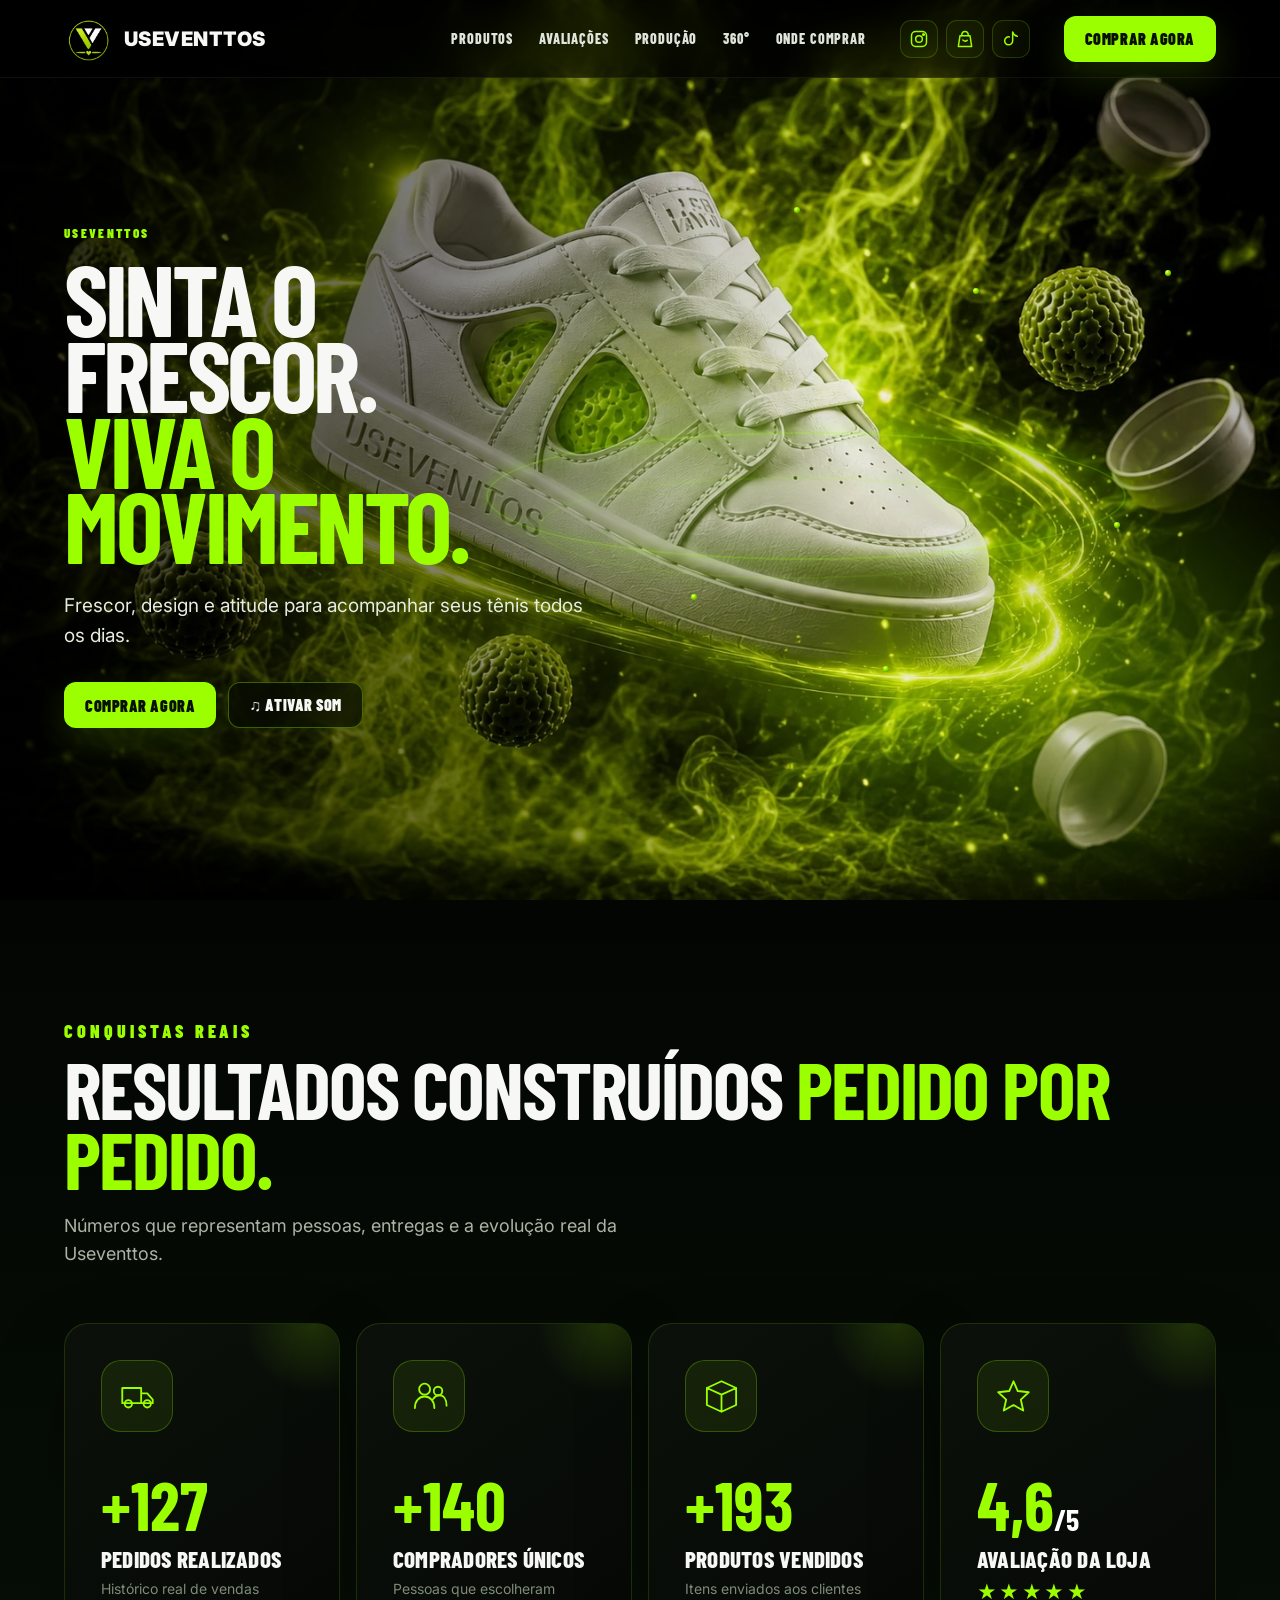
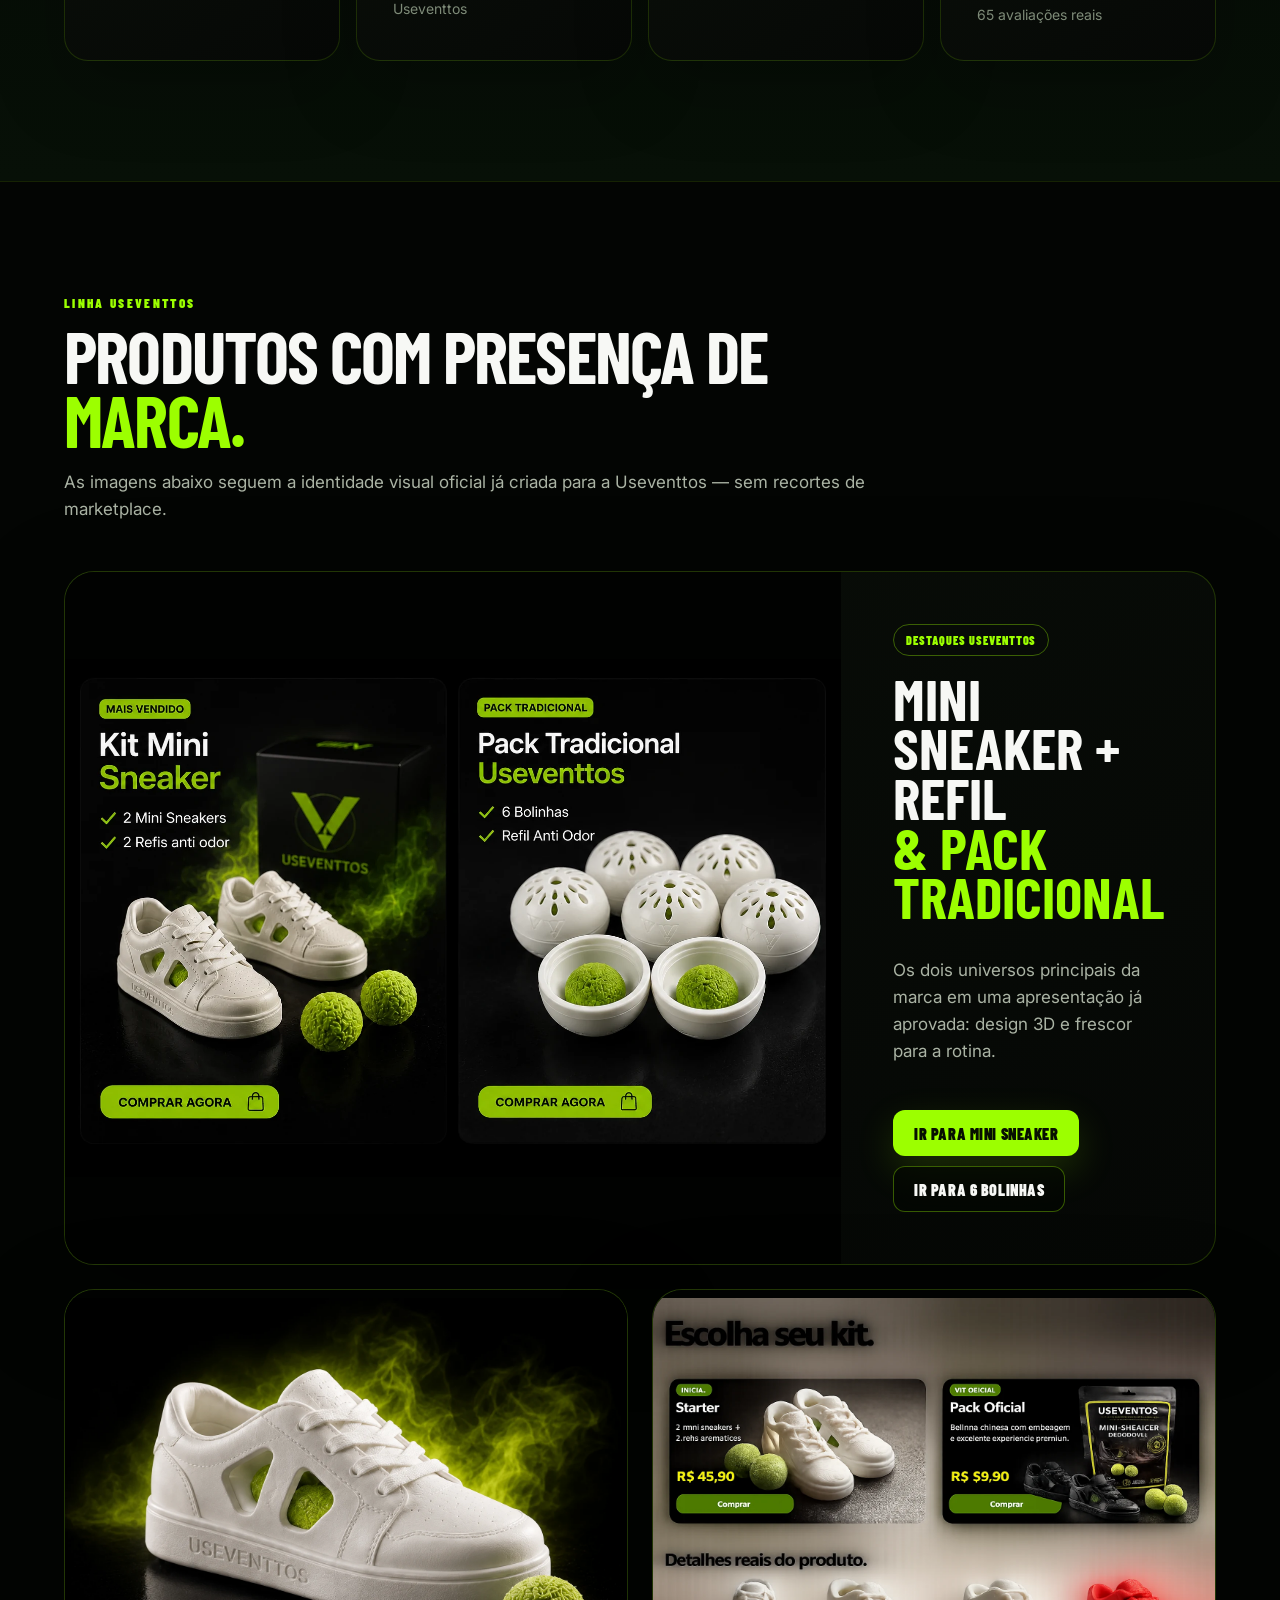
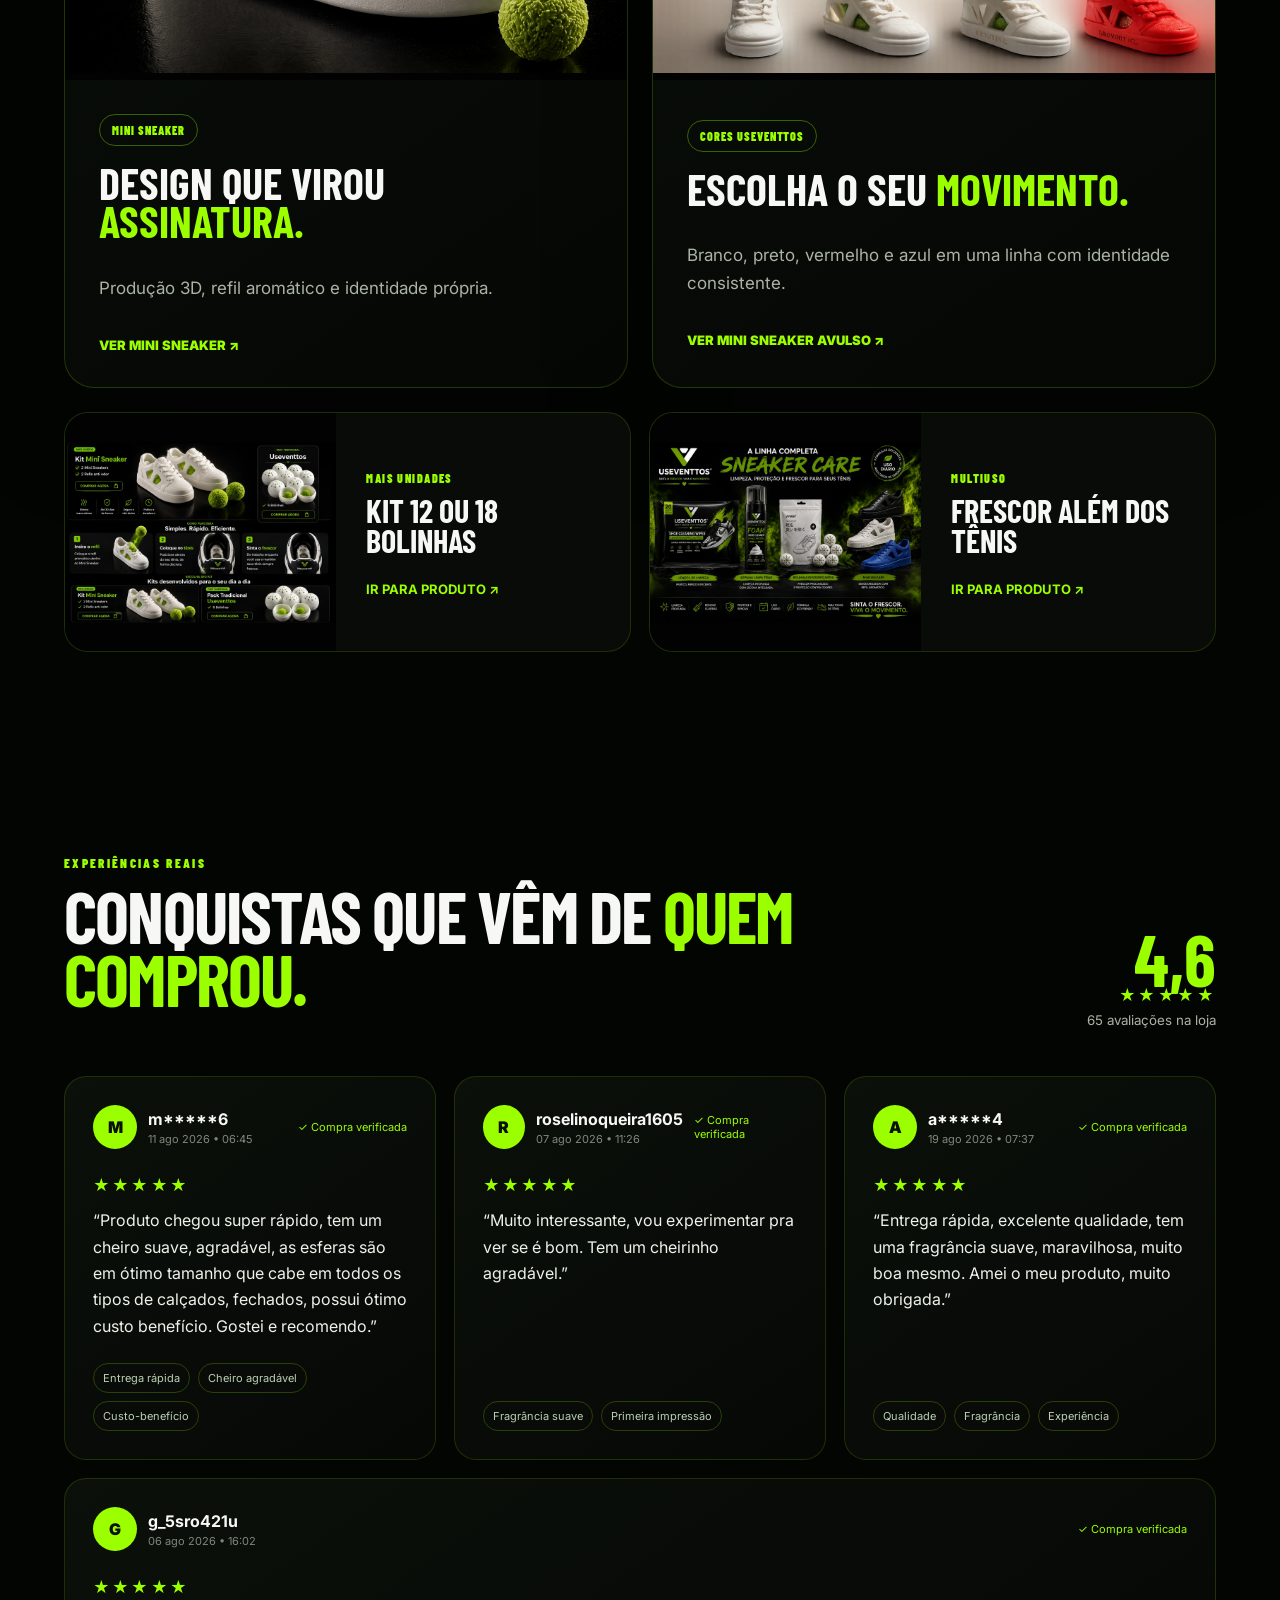
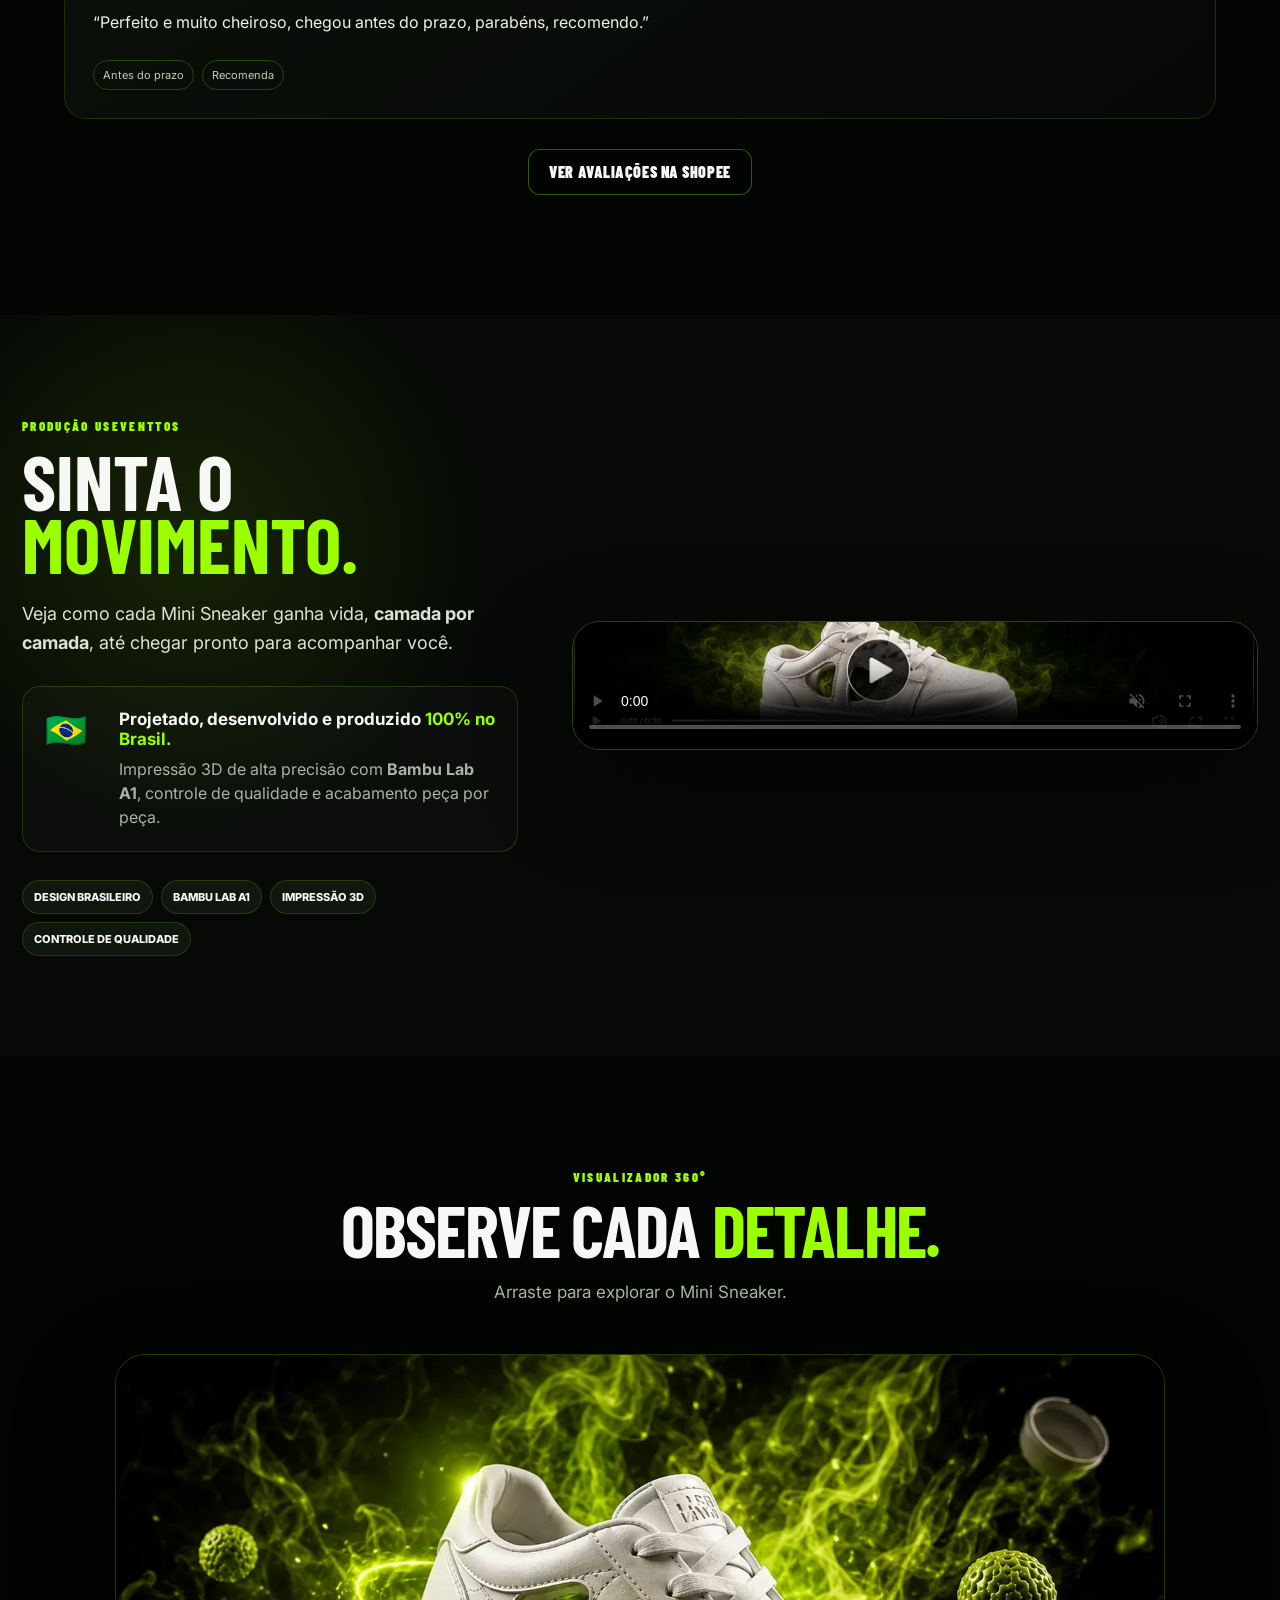
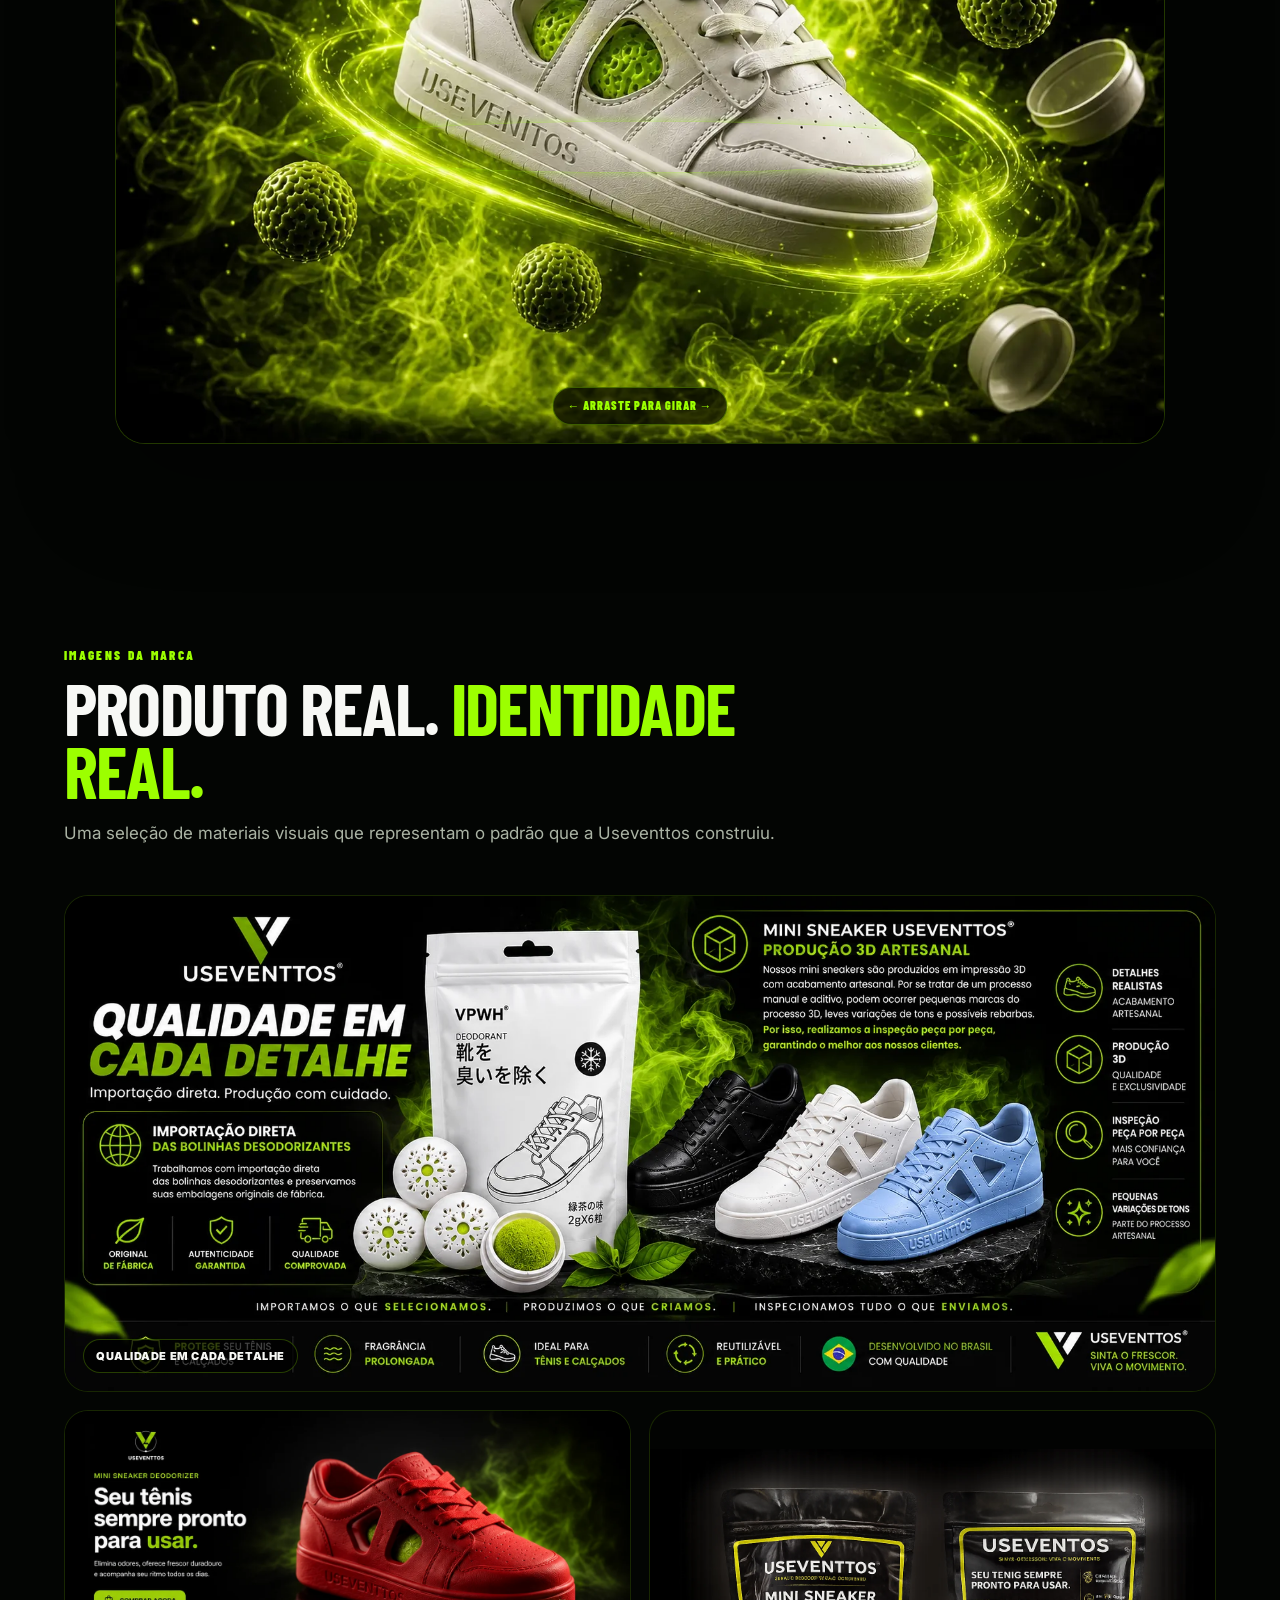
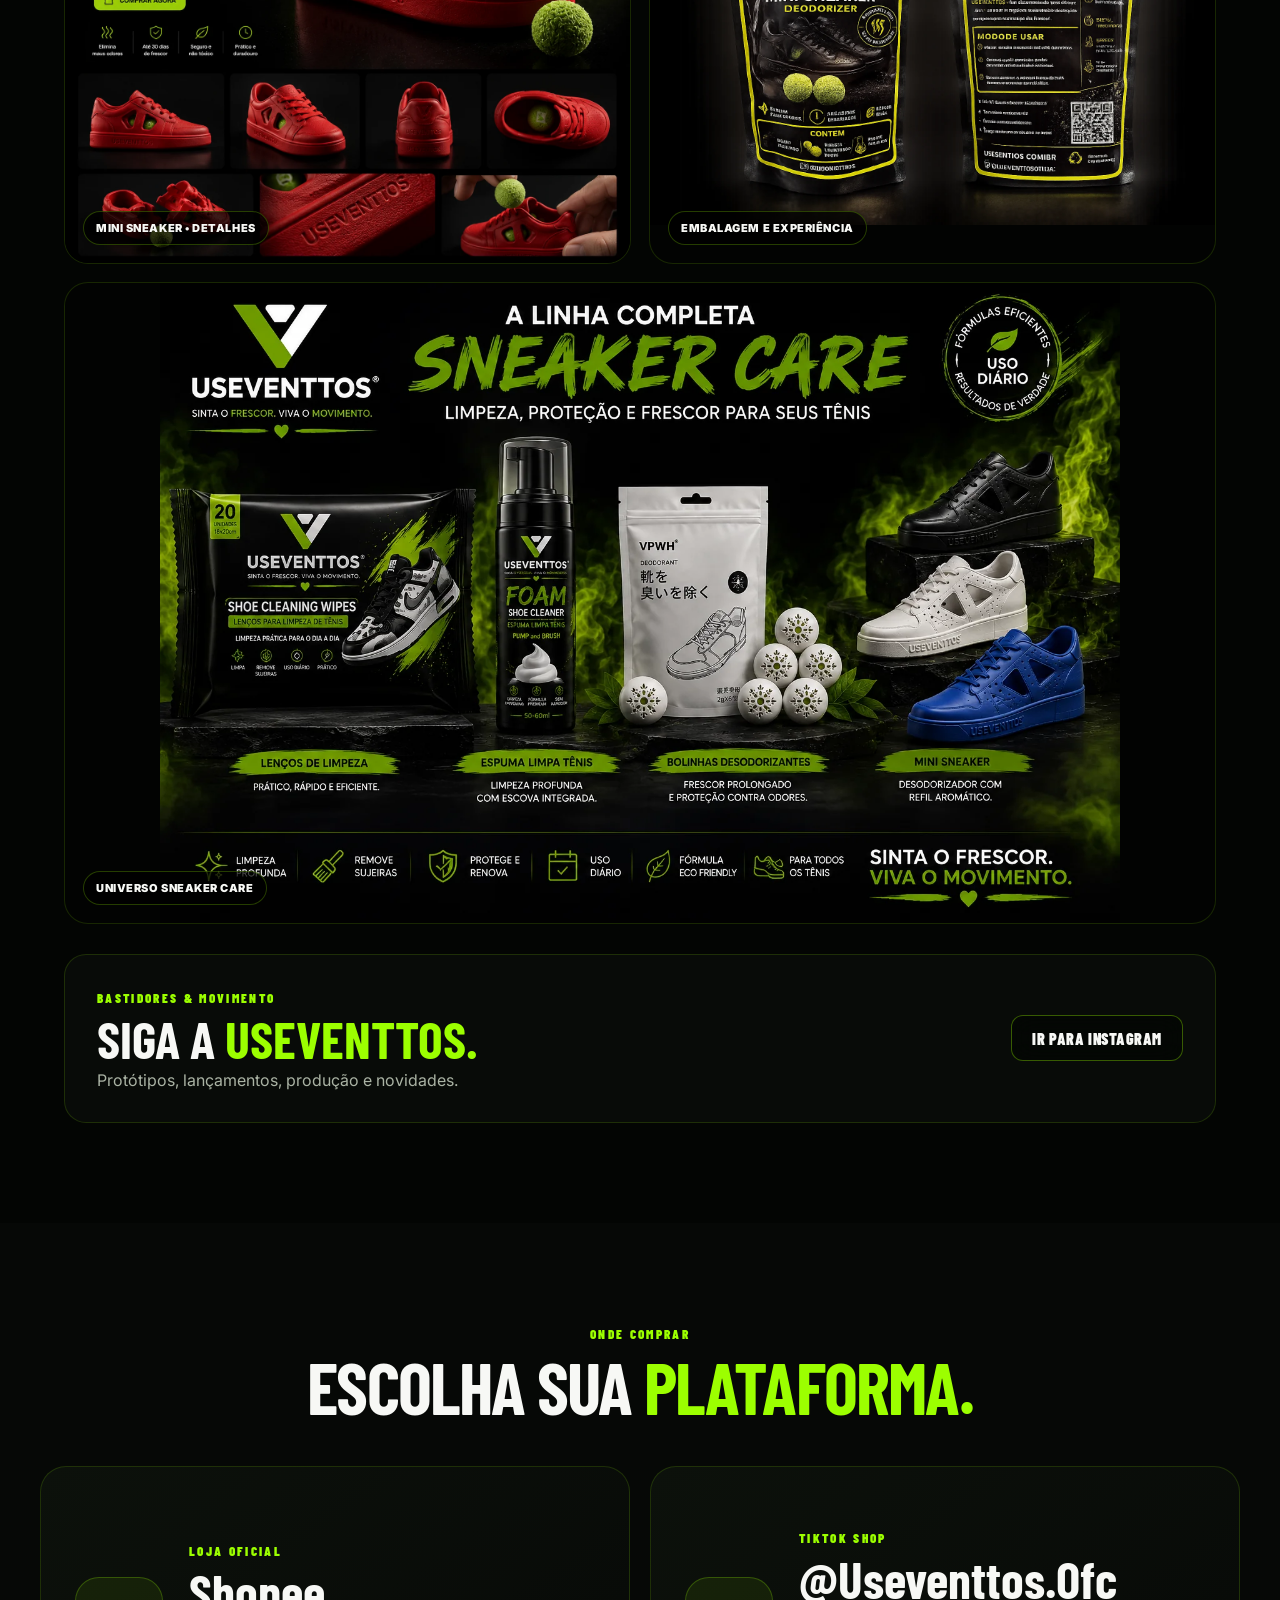
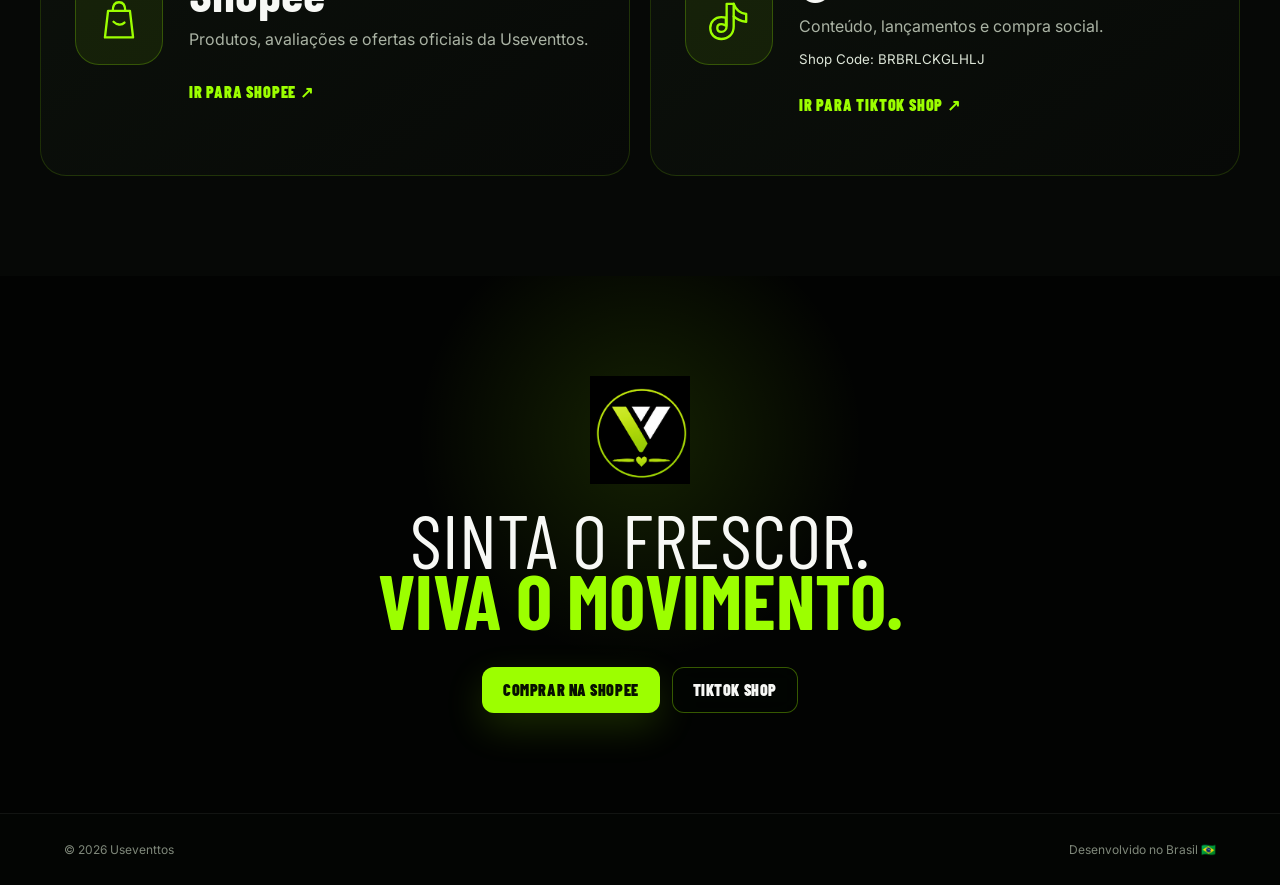
==== commit 27885766: "modelo 5 modelo atualizado." ====
--- a/index.html
+++ b/index.html
@@ -9,7 +9,7 @@
 <link rel="icon" href="favicon-32.png">
 <link rel="apple-touch-icon" href="apple-touch-icon.png">
 <link rel="preload" as="image" href="hero-useventtos.webp">
-<link rel="stylesheet" href="style.css?v=v4-rebuild">
+<link rel="stylesheet" href="style.css?v=v5-premium">
 </head>
 <body>
 <audio id="radio" src="useventtos-trap.wav" loop preload="none"></audio>
@@ -19,6 +19,17 @@
   <nav>
     <a href="#linha">Produtos</a><a href="#avaliacoes">Avaliações</a><a href="#producao">Produção</a><a href="#360">360°</a><a href="#onde">Onde comprar</a>
   </nav>
+  <div class="header-social" aria-label="Canais Useventtos">
+    <a href="https://www.instagram.com/useventtos/" target="_blank" rel="noopener" aria-label="Instagram">
+      <svg viewBox="0 0 24 24"><rect x="3" y="3" width="18" height="18" rx="5"/><circle cx="12" cy="12" r="4"/><circle cx="17.4" cy="6.6" r="1"/></svg>
+    </a>
+    <a href="https://shopee.com.br/shop/1294719962" target="_blank" rel="noopener" aria-label="Shopee">
+      <svg viewBox="0 0 24 24"><path d="M6 8h12l2 13H4L6 8Z"/><path d="M8 8c0-3 1.5-5 4-5s4 2 4 5"/><path d="M9.4 13.2c1.6 1.4 3.6 1.8 5.2.4"/></svg>
+    </a>
+    <a href="https://vt.tiktok.com/ZSVX8frUB/?page=TikTokShop&utm_campaign=client_share&utm_source=whatsapp&share_app_id=1233" target="_blank" rel="noopener" aria-label="TikTok Shop">
+      <svg viewBox="0 0 24 24"><path d="M14 4v10.2a4.8 4.8 0 1 1-4-4.7"/><path d="M14 4c.9 2.8 2.7 4.4 5.5 4.8"/></svg>
+    </a>
+  </div>
   <a class="btn btn-green btn-header" href="https://shopee.com.br/shop/1294719962" target="_blank" rel="noopener">Comprar agora</a>
 </header>
 
@@ -44,25 +55,26 @@
 
 <section class="impact" id="resultados">
   <div class="impact-heading">
-    <span class="eyebrow">CONQUISTAS REAIS</span>
-    <h2>Uma marca que já está <em>em movimento.</em></h2>
+    <span class="eyebrow impact-eyebrow">CONQUISTAS REAIS</span>
+    <h2>Resultados construídos <em>pedido por pedido.</em></h2>
+    <p>Números que representam pessoas, entregas e a evolução real da Useventtos.</p>
   </div>
   <div class="impact-grid">
     <article class="impact-card">
-      <div class="metric-icon truck"><svg viewBox="0 0 64 64"><path d="M7 18h31v25H7zM38 27h10l9 10v6H38zM17 50a6 6 0 1 0 0-12 6 6 0 0 0 0 12zm31 0a6 6 0 1 0 0-12 6 6 0 0 0 0 12z"/></svg></div>
-      <strong data-count="127">+127</strong><span>pedidos realizados</span><small>Histórico real de vendas</small>
+      <div class="metric-icon"><svg viewBox="0 0 64 64"><path d="M7 18h31v25H7zM38 27h10l9 10v6H38zM17 50a6 6 0 1 0 0-12 6 6 0 0 0 0 12zm31 0a6 6 0 1 0 0-12 6 6 0 0 0 0 12z"/></svg></div>
+      <strong data-count="127">+127</strong><span>PEDIDOS REALIZADOS</span><small>Histórico real de vendas</small>
     </article>
     <article class="impact-card">
-      <div class="metric-icon people"><svg viewBox="0 0 64 64"><circle cx="24" cy="20" r="9"/><circle cx="46" cy="23" r="7"/><path d="M8 51c0-12 7-19 16-19s16 7 16 19M38 36c3-4 6-6 10-6 7 0 12 6 12 17"/></svg></div>
-      <strong data-count="140">+140</strong><span>compradores únicos</span><small>Pessoas que escolheram Useventtos</small>
+      <div class="metric-icon"><svg viewBox="0 0 64 64"><circle cx="24" cy="20" r="9"/><circle cx="46" cy="23" r="7"/><path d="M8 51c0-12 7-19 16-19s16 7 16 19M38 36c3-4 6-6 10-6 7 0 12 6 12 17"/></svg></div>
+      <strong data-count="140">+140</strong><span>COMPRADORES ÚNICOS</span><small>Pessoas que escolheram Useventtos</small>
     </article>
     <article class="impact-card">
-      <div class="metric-icon box"><svg viewBox="0 0 64 64"><path d="m8 18 24-11 24 11-24 11zM8 18v28l24 11V29m24-11v28L32 57"/></svg></div>
-      <strong data-count="193">+193</strong><span>produtos vendidos</span><small>Itens entregues pelo Brasil</small>
+      <div class="metric-icon"><svg viewBox="0 0 64 64"><path d="m8 18 24-11 24 11-24 11zM8 18v28l24 11V29m24-11v28L32 57"/></svg></div>
+      <strong data-count="193">+193</strong><span>PRODUTOS VENDIDOS</span><small>Itens enviados aos clientes</small>
     </article>
     <article class="impact-card rating">
-      <div class="metric-icon star"><svg viewBox="0 0 64 64"><path d="m32 7 7 16 18 2-13 12 4 18-16-9-16 9 4-18L7 25l18-2z"/></svg></div>
-      <strong>4,6<span>/5</span></strong><span>avaliação da loja</span><div class="mini-stars">★★★★★</div><small>65 avaliações reais</small>
+      <div class="metric-icon"><svg viewBox="0 0 64 64"><path d="m32 7 7 16 18 2-13 12 4 18-16-9-16 9 4-18L7 25l18-2z"/></svg></div>
+      <strong>4,6<span>/5</span></strong><span>AVALIAÇÃO DA LOJA</span><div class="mini-stars">★★★★★</div><small>65 avaliações reais</small>
     </article>
   </div>
 </section>
@@ -70,39 +82,51 @@
 <section class="line section" id="linha">
   <div class="section-head">
     <span class="eyebrow">LINHA USEVENTTOS</span>
-    <h2>Escolha como quer sentir o <em>frescor.</em></h2>
-    <p>Produtos apresentados como marca — sem cara de marketplace.</p>
-  </div>
-
-  <div class="featured-products">
-    <article class="product-feature">
-      <div class="product-visual"><img src="product-mini-kit.webp" alt="Kit Mini Sneaker Useventtos"></div>
-      <div class="product-copy">
-        <span class="pill">ASSINATURA USEVENTTOS</span>
-        <h3>Mini Sneaker + Refil</h3>
-        <p>O produto que virou símbolo da marca: design 3D, escolha de cor e refil aromático.</p>
-        <div class="product-benefits"><span>◉ Design exclusivo</span><span>◉ Produção 3D</span><span>◉ 1 par + refis</span></div>
-        <a class="btn btn-outline" href="https://shopee.com.br/Mini-Sneaker-Useventtos-Aromatizador-para-T%C3%AAnis-com-Refil-Escolha-a-Cor-Kit-1-Par-i.1294719962.58265850911?extraParams=%7B%22display_model_id%22%3A139841523420%2C%22model_selection_logic%22%3A3%7D" target="_blank" rel="noopener">Ver produto</a>
+    <h2>Produtos com presença de <em>marca.</em></h2>
+    <p>As imagens abaixo seguem a identidade visual oficial já criada para a Useventtos — sem recortes de marketplace.</p>
+  </div>
+
+  <div class="product-showcase">
+    <article class="showcase-card showcase-main">
+      <div class="showcase-media"><img src="ref-kits-approved.webp" alt="Kit Mini Sneaker e Pack Tradicional Useventtos"></div>
+      <div class="showcase-info">
+        <span class="pill">DESTAQUES USEVENTTOS</span>
+        <h3>Mini Sneaker + Refil<br><em>& Pack Tradicional</em></h3>
+        <p>Os dois universos principais da marca em uma apresentação já aprovada: design 3D e frescor para a rotina.</p>
+        <div class="showcase-actions">
+          <a class="btn btn-green" href="https://shopee.com.br/Mini-Sneaker-Useventtos-Aromatizador-para-T%C3%AAnis-com-Refil-Escolha-a-Cor-Kit-1-Par-i.1294719962.58265850911" target="_blank" rel="noopener">Ir para Mini Sneaker</a>
+          <a class="btn btn-outline" href="https://shopee.com.br/6-Bolinhas-Arom%C3%A1ticas-para-T%C3%AAnis-e-Sapatos-Ajuda-a-Reduzir-Odores-Useventtos-i.1294719962.58264559488" target="_blank" rel="noopener">Ir para 6 Bolinhas</a>
+        </div>
       </div>
     </article>
 
-    <article class="product-feature reverse">
-      <div class="product-visual"><img src="product-balls.webp" alt="Bolinhas Aromáticas Useventtos"></div>
-      <div class="product-copy">
-        <span class="pill">ESSENCIAL</span>
-        <h3>6 Bolinhas Aromáticas</h3>
-        <p>Praticidade para deixar tênis e sapatos com sensação de frescor no uso diário.</p>
-        <div class="product-benefits"><span>◉ 6 unidades</span><span>◉ Fácil de usar</span><span>◉ Compacto</span></div>
-        <a class="btn btn-outline" href="https://shopee.com.br/6-Bolinhas-Arom%C3%A1ticas-para-T%C3%AAnis-e-Sapatos-Ajuda-a-Reduzir-Odores-Useventtos-i.1294719962.58264559488?extraParams=%7B%22display_model_id%22%3A239446759209%2C%22model_selection_logic%22%3A3%7D" target="_blank" rel="noopener">Ver produto</a>
-      </div>
-    </article>
-  </div>
-
-  <div class="product-mini-grid">
-    <article class="mini-product"><img src="product-kit.webp" alt="Kit 12 ou 18 Bolinhas"><div><span>MAIS UNIDADES</span><h4>Kit 12 ou 18 Bolinhas</h4><p>Para vários pares na rotina.</p><a href="https://shopee.com.br/Kit-12-ou-18-Bolinhas-Arom%C3%A1ticas-para-T%C3%AAnis-Ajuda-a-Reduzir-Odores-Useventtos-i.1294719962.58213201823?extraParams=%7B%22display_model_id%22%3A209191063117%2C%22model_selection_logic%22%3A3%7D" target="_blank" rel="noopener">Ver produto ↗</a></div></article>
-    <article class="mini-product"><img src="product-mini.webp" alt="Mini Sneaker Avulso"><div><span>ESCOLHA SUA COR</span><h4>Mini Sneaker Avulso</h4><p>1 par produzido em impressão 3D.</p><a href="https://shopee.com.br/Mini-Sneaker-Useventtos-Avulso-1-Par-Escolha-a-Cor-Produzido-em-Impress%C3%A3o-3D-i.1294719962.22495190087?extraParams=%7B%22display_model_id%22%3A109730161228%2C%22model_selection_logic%22%3A3%7D" target="_blank" rel="noopener">Ver produto ↗</a></div></article>
-    <article class="mini-product"><img src="product-daily.webp" alt="Cuidado Diário"><div><span>USO DIÁRIO</span><h4>Cuidado Diário</h4><p>Frescor discreto para seus sneakers.</p><a href="https://shopee.com.br/6-Bolinhas-Arom%C3%A1ticas-para-T%C3%AAnis-Frescor-no-Cuidado-Di%C3%A1rio-dos-Sneakers-Useventtos-i.1294719962.23499515559?extraParams=%7B%22display_model_id%22%3A189191063343%2C%22model_selection_logic%22%3A3%7D" target="_blank" rel="noopener">Ver produto ↗</a></div></article>
-    <article class="mini-product"><img src="product-multi.webp" alt="Multiuso"><div><span>VÁ ALÉM DOS TÊNIS</span><h4>6 Bolinhas Multiuso</h4><p>Tênis, botas, mochilas e armários.</p><a href="https://shopee.com.br/6-Bolinhas-Arom%C3%A1ticas-Multiuso-Para-T%C3%AAnis-Botas-Mochilas-e-Arm%C3%A1rios-Useventtos-i.1294719962.22795162735?extraParams=%7B%22display_model_id%22%3A228809359544%2C%22model_selection_logic%22%3A3%7D" target="_blank" rel="noopener">Ver produto ↗</a></div></article>
+    <div class="product-duo">
+      <article class="showcase-card">
+        <div class="showcase-media square"><img src="ref-mini-white.webp" alt="Mini Sneaker branco Useventtos"></div>
+        <div class="showcase-info compact">
+          <span class="pill">MINI SNEAKER</span><h3>Design que virou <em>assinatura.</em></h3>
+          <p>Produção 3D, refil aromático e identidade própria.</p>
+          <a class="text-link" href="https://shopee.com.br/Mini-Sneaker-Useventtos-Aromatizador-para-T%C3%AAnis-com-Refil-Escolha-a-Cor-Kit-1-Par-i.1294719962.58265850911" target="_blank" rel="noopener">Ver Mini Sneaker ↗</a>
+        </div>
+      </article>
+      <article class="showcase-card">
+        <div class="showcase-media square"><img src="ref-mini-catalog.webp" alt="Mini Sneaker Useventtos catálogo de cores"></div>
+        <div class="showcase-info compact">
+          <span class="pill">CORES USEVENTTOS</span><h3>Escolha o seu <em>movimento.</em></h3>
+          <p>Branco, preto, vermelho e azul em uma linha com identidade consistente.</p>
+          <a class="text-link" href="https://shopee.com.br/Mini-Sneaker-Useventtos-Avulso-1-Par-Escolha-a-Cor-Produzido-em-Impress%C3%A3o-3D-i.1294719962.22495190087" target="_blank" rel="noopener">Ver Mini Sneaker Avulso ↗</a>
+        </div>
+      </article>
+    </div>
+
+    <div class="product-strip">
+      <a class="strip-product" href="https://shopee.com.br/Kit-12-ou-18-Bolinhas-Arom%C3%A1ticas-para-T%C3%AAnis-Ajuda-a-Reduzir-Odores-Useventtos-i.1294719962.58213201823" target="_blank" rel="noopener">
+        <div class="strip-art"><img src="ref-approved-layout.webp" alt="Linha Useventtos aprovada"></div><div><span>MAIS UNIDADES</span><h4>Kit 12 ou 18 Bolinhas</h4><b>Ir para produto ↗</b></div>
+      </a>
+      <a class="strip-product" href="https://shopee.com.br/6-Bolinhas-Arom%C3%A1ticas-Multiuso-Para-T%C3%AAnis-Botas-Mochilas-e-Arm%C3%A1rios-Useventtos-i.1294719962.22795162735" target="_blank" rel="noopener">
+        <div class="strip-art"><img src="ref-lineup.webp" alt="Linha Sneaker Care Useventtos"></div><div><span>MULTIUSO</span><h4>Frescor além dos tênis</h4><b>Ir para produto ↗</b></div>
+      </a>
+    </div>
   </div>
 </section>
 
@@ -163,10 +187,21 @@
 </section>
 
 <section class="social section" id="social">
-  <div class="social-gallery">
-    <img src="gallery-1.webp" alt="Useventtos uso diário"><img src="gallery-2.webp" alt="Useventtos discreto"><img src="gallery-3.webp" alt="Useventtos portátil"><img src="gallery-4.webp" alt="Useventtos detalhes">
-  </div>
-  <div class="social-copy"><span class="eyebrow">BASTIDORES & MOVIMENTO</span><h2>Siga a <em>Useventtos.</em></h2><p>Protótipos, lançamentos, produção e conteúdo do universo sneaker.</p><a class="btn btn-outline" href="https://www.instagram.com/useventtos/" target="_blank" rel="noopener">Abrir Instagram</a></div>
+  <div class="section-head social-head">
+    <span class="eyebrow">IMAGENS DA MARCA</span>
+    <h2>Produto real. <em>Identidade real.</em></h2>
+    <p>Uma seleção de materiais visuais que representam o padrão que a Useventtos construiu.</p>
+  </div>
+  <div class="brand-gallery">
+    <figure class="brand-shot wide"><img src="ref-quality.webp" alt="Qualidade Useventtos"><figcaption>Qualidade em cada detalhe</figcaption></figure>
+    <figure class="brand-shot"><img src="ref-mini-red.webp" alt="Mini Sneaker vermelho Useventtos"><figcaption>Mini Sneaker • detalhes</figcaption></figure>
+    <figure class="brand-shot"><img src="ref-packaging.webp" alt="Embalagem Useventtos"><figcaption>Embalagem e experiência</figcaption></figure>
+    <figure class="brand-shot wide"><img src="ref-lineup.webp" alt="Linha completa Useventtos"><figcaption>Universo Sneaker Care</figcaption></figure>
+  </div>
+  <div class="social-follow">
+    <div><span class="eyebrow">BASTIDORES & MOVIMENTO</span><h3>Siga a <em>Useventtos.</em></h3><p>Protótipos, lançamentos, produção e novidades.</p></div>
+    <a class="btn btn-outline" href="https://www.instagram.com/useventtos/" target="_blank" rel="noopener">Ir para Instagram</a>
+  </div>
 </section>
 
 <section class="channels section" id="onde">
@@ -192,6 +227,6 @@
 
 <footer><span>© 2026 Useventtos</span><span>Desenvolvido no Brasil 🇧🇷</span></footer>
 
-<script src="script.js?v=v4-rebuild"></script>
+<script src="script.js?v=v5-premium"></script>
 </body>
 </html>
--- a/style.css
+++ b/style.css
@@ -22,3 +22,87 @@
 footer{padding:28px clamp(22px,5vw,72px);display:flex;justify-content:space-between;color:#7f887a;border-top:1px solid rgba(255,255,255,.06);font-size:12px}
 @media(max-width:1050px){.site-header nav{display:none}.impact-grid{grid-template-columns:1fr 1fr}.product-feature,.product-feature.reverse{grid-template-columns:1fr}.product-feature.reverse .product-visual{order:0}.review-grid{grid-template-columns:1fr 1fr}.compact-review{grid-column:span 2}.production,.social{grid-template-columns:1fr}.channel-grid{grid-template-columns:1fr}.production{padding-left:22px;padding-right:22px}}
 @media(max-width:700px){.btn-header{display:none}.site-header{height:68px;padding:0 16px}.brand img{width:42px;height:42px}.brand span{font-size:17px}.hero{min-height:900px;padding:105px 20px 50px;align-items:flex-start}.hero-photo img{object-position:62% center}.hero-dark{background:linear-gradient(180deg,rgba(0,0,0,.55),rgba(0,0,0,.20) 48%,rgba(0,0,0,.86) 78%)}.hero-copy{margin-top:20px}.hero h1{font-size:64px}.hero-copy>p{font-size:16px}.energy{width:100vw;height:25vw;right:-8%;top:57%}.e2{width:80vw;height:20vw;right:5%;top:61%}.section,.impact{padding:72px 18px}.impact-grid,.product-mini-grid,.review-grid{grid-template-columns:1fr}.compact-review{grid-column:auto}.split-head{display:block}.review-badge{text-align:left;margin-top:26px}.product-copy{padding:32px 24px}.product-feature{min-height:0}.product-visual{padding:14px}.mini-product{grid-template-columns:1fr}.mini-product img{height:230px}.channel-card{grid-template-columns:1fr;min-height:0}.channel-card h3{font-size:48px}.social-gallery{grid-template-columns:1fr 1fr}.social-copy h2{font-size:58px}.final-cta{padding:76px 18px}footer{display:grid;gap:8px;text-align:center;justify-content:center}}
+
+/* ===== V5 CORREÇÕES PREMIUM ===== */
+.header-social{display:flex;align-items:center;gap:8px}
+.header-social a{width:38px;height:38px;border-radius:11px;display:grid;place-items:center;border:1px solid rgba(156,255,0,.18);background:rgba(156,255,0,.035);transition:.22s}
+.header-social a:hover{border-color:var(--green);background:rgba(156,255,0,.10);transform:translateY(-2px)}
+.header-social svg{width:20px;height:20px;fill:none;stroke:var(--green);stroke-width:1.8;stroke-linecap:round;stroke-linejoin:round}
+
+.impact{padding-top:120px;padding-bottom:120px}
+.impact-heading{margin-bottom:54px}
+.impact-eyebrow{font-size:18px!important;letter-spacing:.22em!important}
+.impact-heading h2{font-size:clamp(64px,6.2vw,104px)!important;max-width:1100px!important}
+.impact-heading p{font-size:18px!important;max-width:650px}
+.impact-card{min-height:320px;padding:36px}
+.metric-icon{width:72px;height:72px;border-radius:20px;margin-bottom:42px}
+.metric-icon svg{width:39px;height:39px}
+.impact-card strong{font-size:68px!important}
+.impact-card strong span{font-size:30px!important}
+.impact-card>span{font-size:23px!important;letter-spacing:.01em}
+.impact-card small{font-size:14px}
+.mini-stars{font-size:19px}
+
+.product-showcase{display:grid;gap:24px}
+.showcase-card{border-radius:30px;overflow:hidden;border:1px solid rgba(156,255,0,.18);background:linear-gradient(145deg,#090e08,#050705);box-shadow:0 36px 100px rgba(0,0,0,.34)}
+.showcase-main{display:grid;grid-template-columns:minmax(0,1.35fr) minmax(360px,.65fr)}
+.showcase-media{display:flex;align-items:center;justify-content:center;background:#010201;padding:0;min-height:430px}
+.showcase-media img{width:100%;height:auto;max-height:680px;object-fit:contain!important;object-position:center!important}
+.showcase-media.square{min-height:390px}
+.showcase-media.square img{max-height:520px}
+.showcase-info{padding:52px;display:flex;flex-direction:column;justify-content:center}
+.showcase-info h3{font-family:'Barlow Condensed';font-size:clamp(48px,4.5vw,76px);line-height:.86;text-transform:uppercase;margin:18px 0}
+.showcase-info h3 em{font-style:normal;color:var(--green)}
+.showcase-info p{color:var(--muted);font-size:17px;line-height:1.6;max-width:520px}
+.showcase-actions{display:flex;gap:10px;flex-wrap:wrap;margin-top:28px}
+.product-duo{display:grid;grid-template-columns:1fr 1fr;gap:24px}
+.product-duo .showcase-card{display:grid;grid-template-rows:auto 1fr}
+.showcase-info.compact{padding:34px}
+.showcase-info.compact h3{font-size:44px}
+.text-link{margin-top:18px;color:var(--green);font-weight:900;text-transform:uppercase;font-size:13px}
+.product-strip{display:grid;grid-template-columns:1fr 1fr;gap:18px}
+.strip-product{display:grid;grid-template-columns:48% 52%;align-items:center;min-height:240px;border-radius:24px;overflow:hidden;border:1px solid rgba(156,255,0,.15);background:#080b08;transition:.22s}
+.strip-product:hover{transform:translateY(-4px);border-color:rgba(156,255,0,.38)}
+.strip-art{height:100%;display:flex;align-items:center;justify-content:center;background:#010201}
+.strip-art img{width:100%;height:auto;max-height:300px;object-fit:contain!important}
+.strip-product>div:last-child{padding:30px}
+.strip-product span{color:var(--green);font-family:'Barlow Condensed';font-weight:900;letter-spacing:.12em;font-size:12px}
+.strip-product h4{font-family:'Barlow Condensed';font-size:32px;text-transform:uppercase;margin:8px 0 22px;line-height:.95}
+.strip-product b{color:var(--green);font-size:13px;text-transform:uppercase}
+
+.social{display:block}
+.social-head{max-width:820px}
+.brand-gallery{display:grid;grid-template-columns:1fr 1fr;gap:18px}
+.brand-shot{margin:0;border-radius:24px;overflow:hidden;border:1px solid rgba(156,255,0,.14);background:#020302;position:relative;min-height:380px;display:flex;align-items:center;justify-content:center}
+.brand-shot.wide{grid-column:span 2;min-height:480px}
+.brand-shot img{width:100%;height:auto;max-height:640px;object-fit:contain!important;object-position:center!important}
+.brand-shot figcaption{position:absolute;left:18px;bottom:18px;background:rgba(0,0,0,.72);border:1px solid rgba(156,255,0,.24);border-radius:999px;padding:9px 12px;font-size:11px;text-transform:uppercase;font-weight:900;letter-spacing:.05em}
+.social-follow{margin-top:30px;padding:32px;border-radius:22px;border:1px solid rgba(156,255,0,.15);display:flex;align-items:center;justify-content:space-between;gap:28px;background:#080b08}
+.social-follow h3{font-family:'Barlow Condensed';font-size:52px;text-transform:uppercase;line-height:.9;margin:8px 0}
+.social-follow h3 em{font-style:normal;color:var(--green)}
+.social-follow p{color:var(--muted);margin:0}
+
+@media(max-width:1120px){
+ .showcase-main{grid-template-columns:1fr}
+ .product-duo,.product-strip{grid-template-columns:1fr}
+ .impact-grid{grid-template-columns:1fr 1fr}
+ .header-social{margin-left:auto}
+}
+@media(max-width:700px){
+ .header-social{display:flex;gap:5px}
+ .header-social a{width:34px;height:34px}
+ .impact-grid{grid-template-columns:1fr}
+ .impact-card{min-height:270px}
+ .impact-card strong{font-size:58px!important}
+ .impact-card>span{font-size:21px!important}
+ .product-duo{grid-template-columns:1fr}
+ .showcase-info{padding:30px 22px}
+ .showcase-info h3{font-size:48px}
+ .product-strip{grid-template-columns:1fr}
+ .strip-product{grid-template-columns:1fr}
+ .strip-art{min-height:240px}
+ .brand-gallery{grid-template-columns:1fr}
+ .brand-shot,.brand-shot.wide{grid-column:auto;min-height:260px}
+ .social-follow{display:block}
+ .social-follow .btn{margin-top:20px}
+}
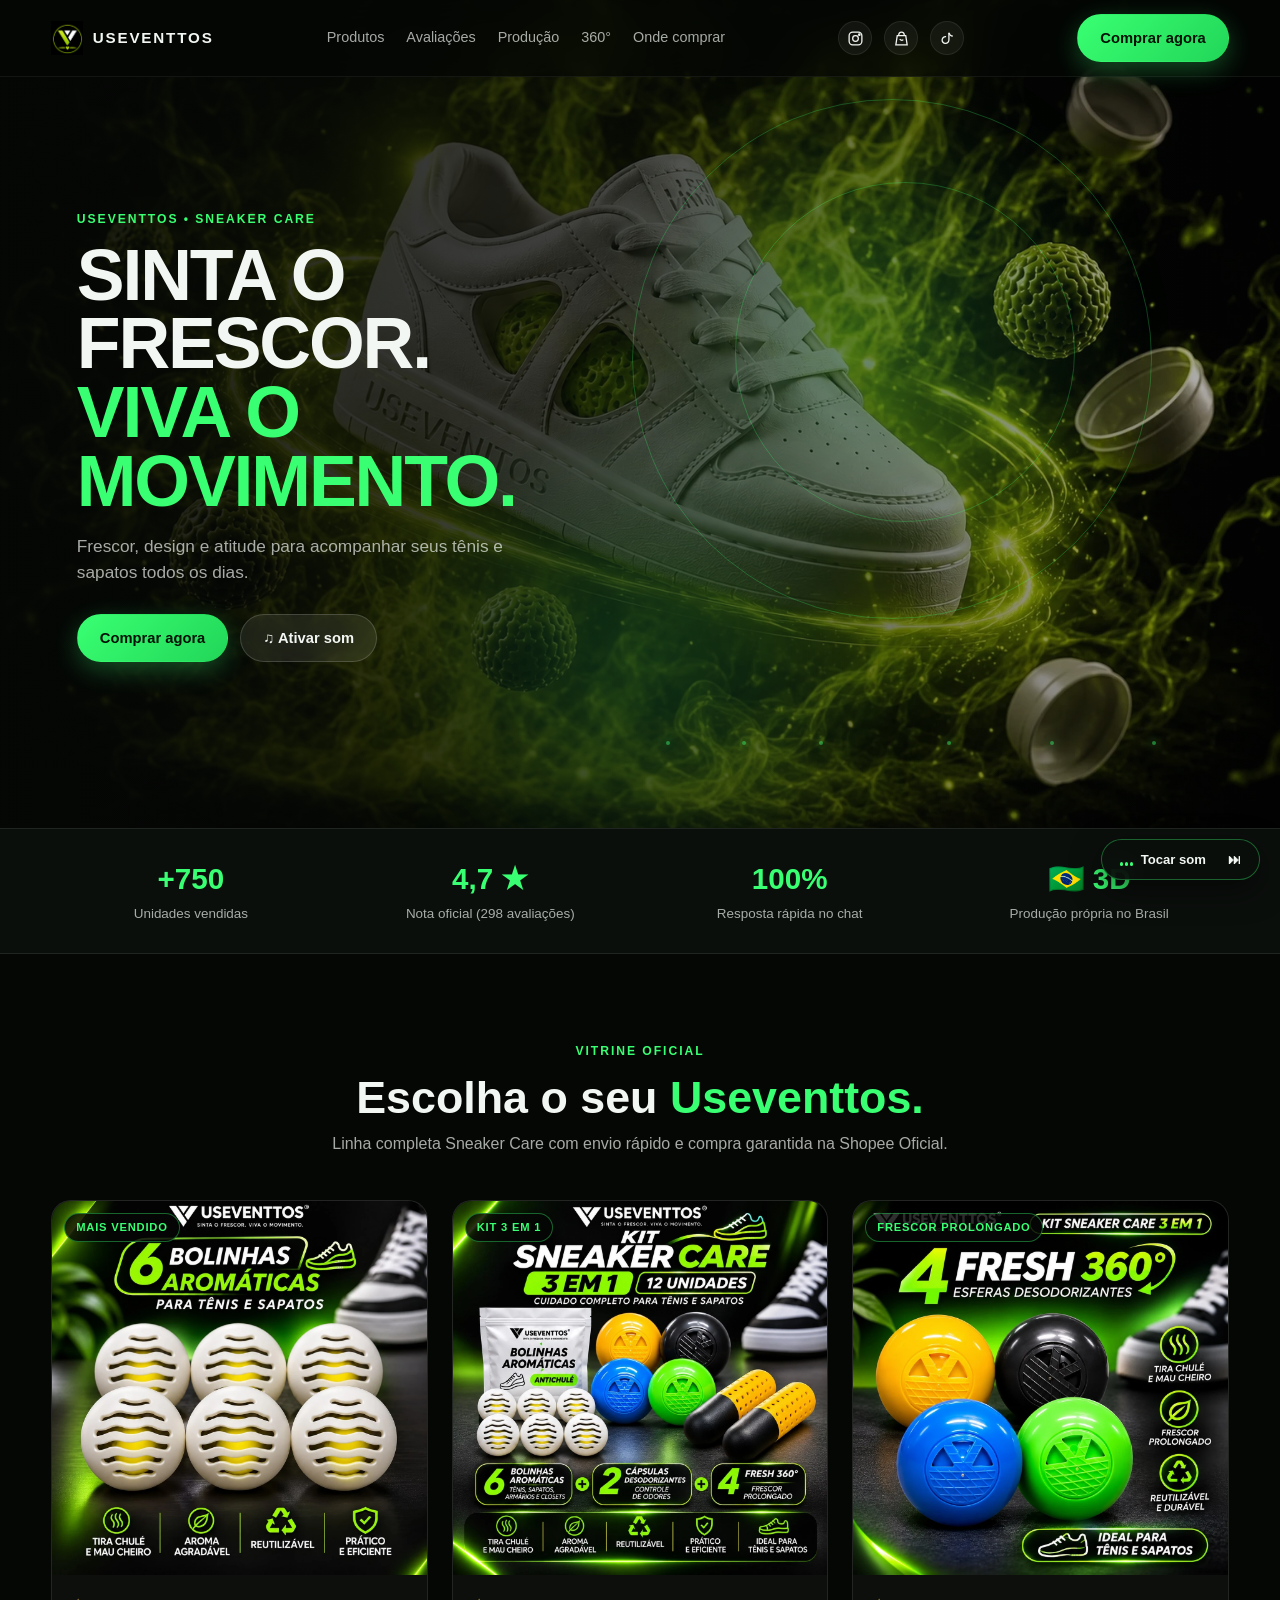
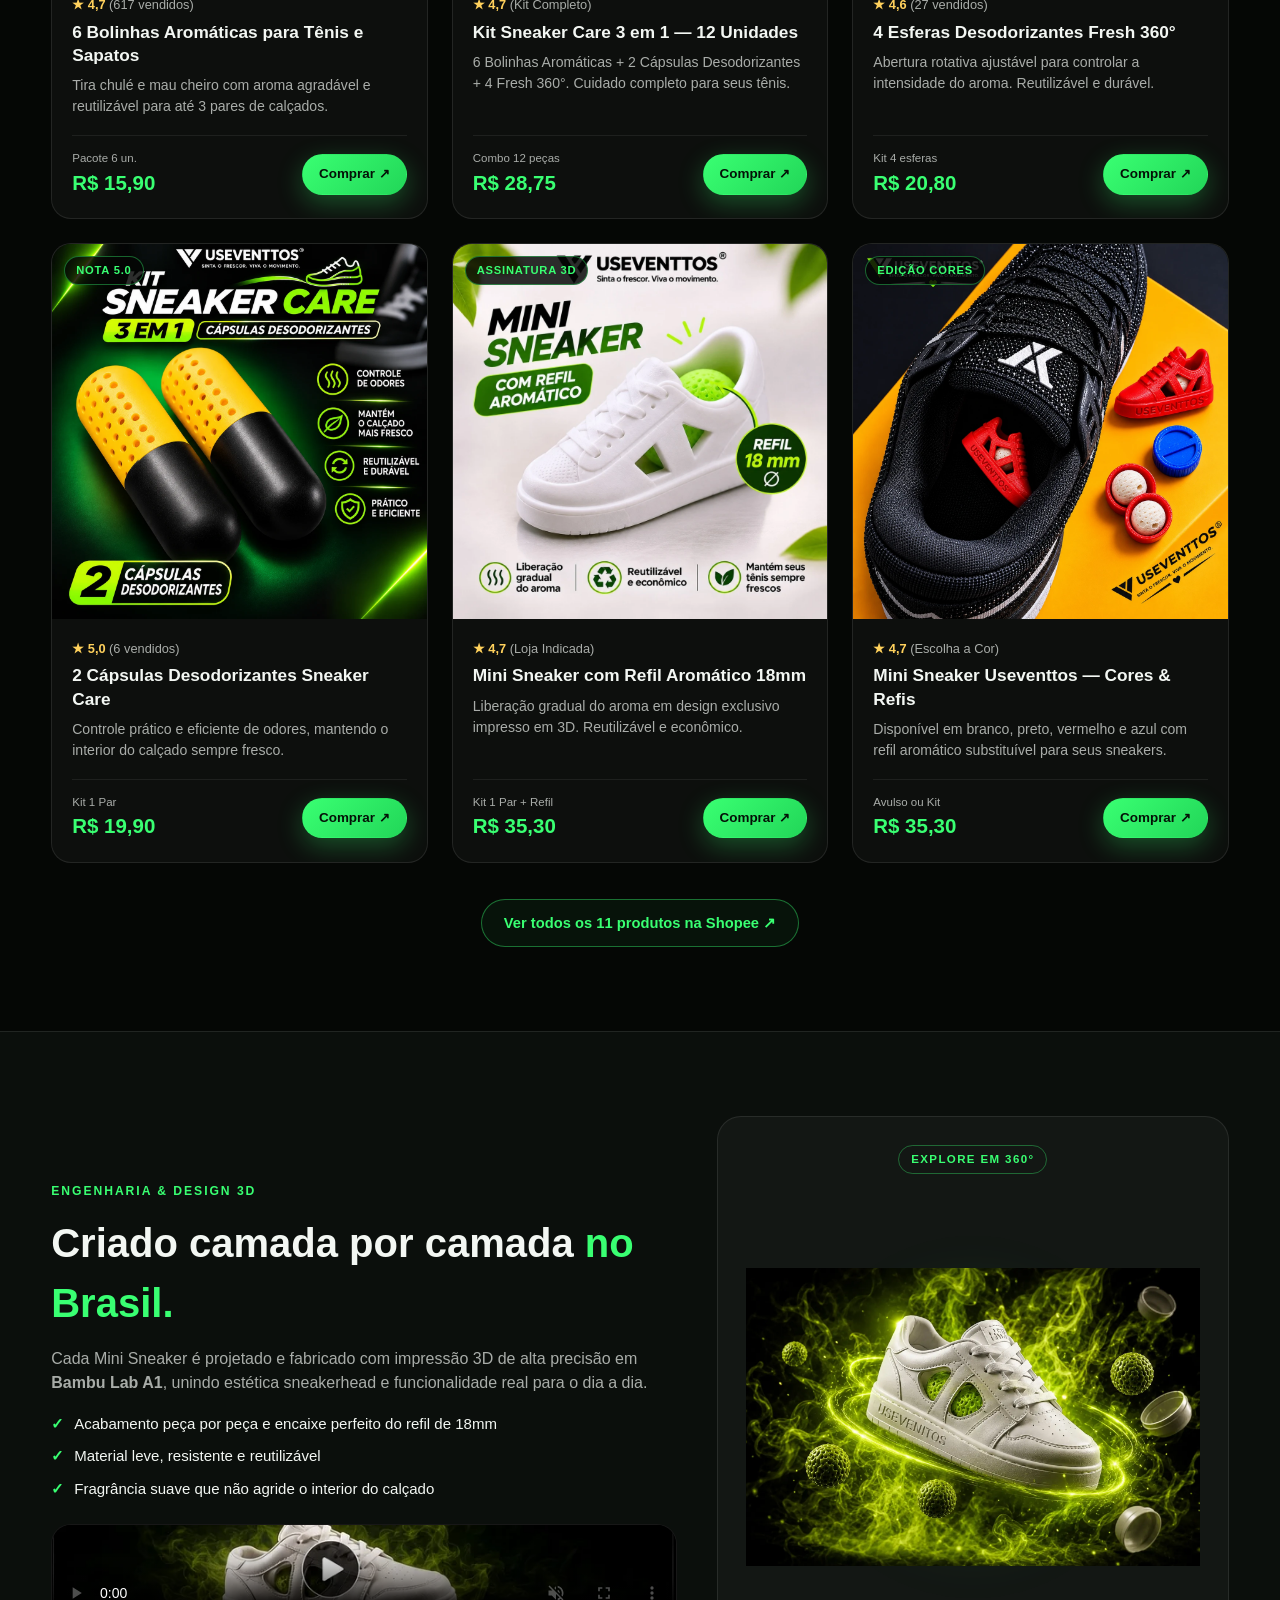
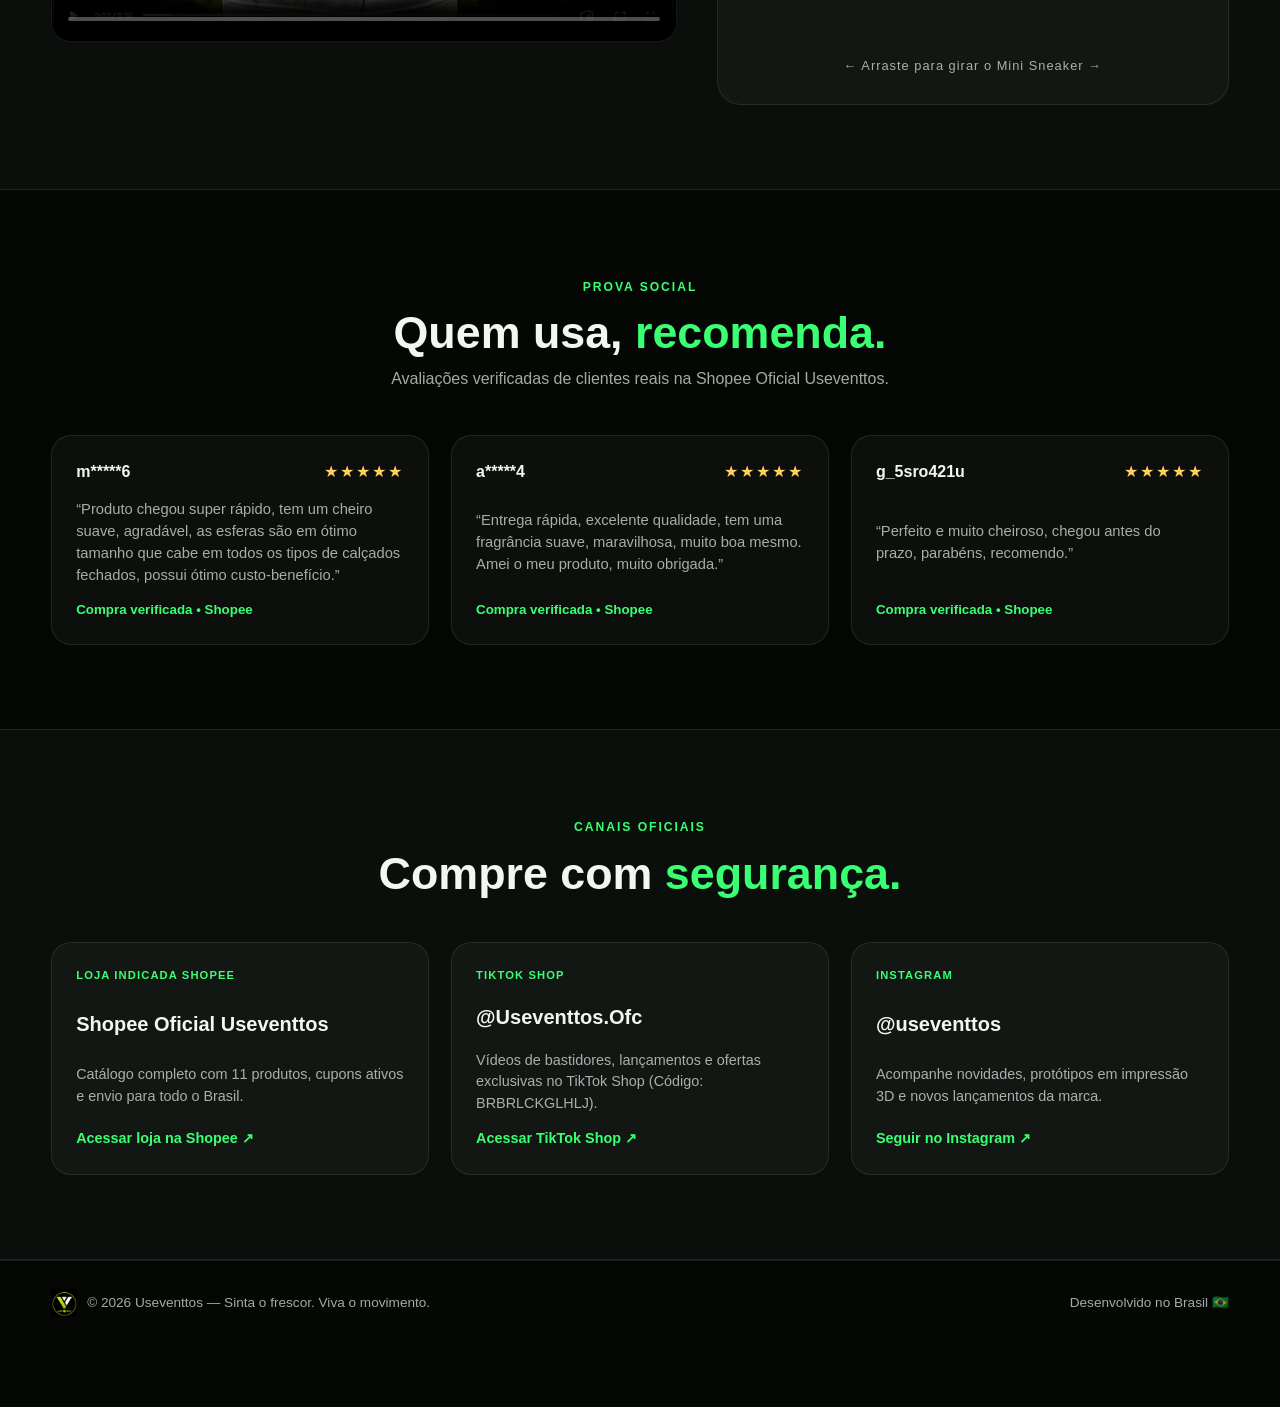
==== commit bfcce801: "Gemini - Site novo Teste novo portal!" ====
--- a/index.html
+++ b/index.html
@@ -1,232 +1,355 @@
 <!doctype html>
 <html lang="pt-BR">
 <head>
-<meta charset="utf-8">
-<meta name="viewport" content="width=device-width,initial-scale=1">
-<title>Useventtos — Sinta o frescor. Viva o movimento.</title>
-<meta name="description" content="Useventtos: Mini Sneaker e linha de frescor para tênis. Conheça produtos, avaliações reais, produção 3D e lojas oficiais.">
-<meta name="theme-color" content="#050705">
-<link rel="icon" href="favicon-32.png">
-<link rel="apple-touch-icon" href="apple-touch-icon.png">
-<link rel="preload" as="image" href="hero-useventtos.webp">
-<link rel="stylesheet" href="style.css?v=v5-premium">
+  <meta charset="utf-8">
+  <meta name="viewport" content="width=device-width,initial-scale=1">
+  <title>Useventtos — Sinta o frescor. Viva o movimento.</title>
+  <meta name="description" content="Useventtos: Mini Sneaker, Fresh 360°, Cápsulas Desodorizantes e Kit Sneaker Care 3 em 1. Conheça produtos, avaliações reais, produção 3D e lojas oficiais.">
+  <meta name="theme-color" content="#050705">
+  <link rel="icon" href="favicon-32.png">
+  <link rel="apple-touch-icon" href="apple-touch-icon.png">
+  <link rel="preload" as="image" href="hero-useventtos.webp">
+  <link rel="stylesheet" href="style.css?v=v7-final">
 </head>
 <body>
-<audio id="radio" src="useventtos-trap.wav" loop preload="none"></audio>
-
-<header class="site-header" id="siteHeader">
-  <a class="brand" href="#inicio"><img src="logo-useventtos.png" alt="Useventtos"><span>USEVENTTOS</span></a>
-  <nav>
-    <a href="#linha">Produtos</a><a href="#avaliacoes">Avaliações</a><a href="#producao">Produção</a><a href="#360">360°</a><a href="#onde">Onde comprar</a>
-  </nav>
-  <div class="header-social" aria-label="Canais Useventtos">
-    <a href="https://www.instagram.com/useventtos/" target="_blank" rel="noopener" aria-label="Instagram">
-      <svg viewBox="0 0 24 24"><rect x="3" y="3" width="18" height="18" rx="5"/><circle cx="12" cy="12" r="4"/><circle cx="17.4" cy="6.6" r="1"/></svg>
+
+  <!-- Player Invisível do YouTube -->
+  <div id="yt-audio-wrapper" aria-hidden="true">
+    <div id="yt-player"></div>
+  </div>
+
+  <!-- HEADER & MENU PRESERVADOS -->
+  <header class="site-header" id="siteHeader">
+    <a class="brand" href="#inicio">
+      <img src="logo-useventtos.png" alt="Useventtos">
+      <span>USEVENTTOS</span>
     </a>
-    <a href="https://shopee.com.br/shop/1294719962" target="_blank" rel="noopener" aria-label="Shopee">
-      <svg viewBox="0 0 24 24"><path d="M6 8h12l2 13H4L6 8Z"/><path d="M8 8c0-3 1.5-5 4-5s4 2 4 5"/><path d="M9.4 13.2c1.6 1.4 3.6 1.8 5.2.4"/></svg>
-    </a>
-    <a href="https://vt.tiktok.com/ZSVX8frUB/?page=TikTokShop&utm_campaign=client_share&utm_source=whatsapp&share_app_id=1233" target="_blank" rel="noopener" aria-label="TikTok Shop">
-      <svg viewBox="0 0 24 24"><path d="M14 4v10.2a4.8 4.8 0 1 1-4-4.7"/><path d="M14 4c.9 2.8 2.7 4.4 5.5 4.8"/></svg>
-    </a>
-  </div>
-  <a class="btn btn-green btn-header" href="https://shopee.com.br/shop/1294719962" target="_blank" rel="noopener">Comprar agora</a>
-</header>
-
-<main>
-<!-- HERO PRESERVADO -->
-<section class="hero" id="inicio">
-  <div class="hero-photo"><img src="hero-useventtos.webp" alt="Mini Sneaker Useventtos com energia verde"></div>
-  <div class="hero-dark"></div>
-  <div class="hero-smoke smoke-a"></div><div class="hero-smoke smoke-b"></div>
-  <div class="energy e1"></div><div class="energy e2"></div>
-  <div class="falling-balls"><i></i><i></i><i></i><i></i><i></i></div>
-  <div class="sparks"><b></b><b></b><b></b><b></b><b></b><b></b></div>
-  <div class="hero-copy">
-    <span class="eyebrow">USEVENTTOS</span>
-    <h1>SINTA O<br>FRESCOR.<br><em>VIVA O<br>MOVIMENTO.</em></h1>
-    <p>Frescor, design e atitude para acompanhar seus tênis todos os dias.</p>
-    <div class="hero-actions">
-      <a class="btn btn-green" href="https://shopee.com.br/shop/1294719962" target="_blank" rel="noopener">Comprar agora</a>
-      <button class="btn btn-glass" id="soundBtn">♫ Ativar som</button>
-    </div>
-  </div>
-</section>
-
-<section class="impact" id="resultados">
-  <div class="impact-heading">
-    <span class="eyebrow impact-eyebrow">CONQUISTAS REAIS</span>
-    <h2>Resultados construídos <em>pedido por pedido.</em></h2>
-    <p>Números que representam pessoas, entregas e a evolução real da Useventtos.</p>
-  </div>
-  <div class="impact-grid">
-    <article class="impact-card">
-      <div class="metric-icon"><svg viewBox="0 0 64 64"><path d="M7 18h31v25H7zM38 27h10l9 10v6H38zM17 50a6 6 0 1 0 0-12 6 6 0 0 0 0 12zm31 0a6 6 0 1 0 0-12 6 6 0 0 0 0 12z"/></svg></div>
-      <strong data-count="127">+127</strong><span>PEDIDOS REALIZADOS</span><small>Histórico real de vendas</small>
-    </article>
-    <article class="impact-card">
-      <div class="metric-icon"><svg viewBox="0 0 64 64"><circle cx="24" cy="20" r="9"/><circle cx="46" cy="23" r="7"/><path d="M8 51c0-12 7-19 16-19s16 7 16 19M38 36c3-4 6-6 10-6 7 0 12 6 12 17"/></svg></div>
-      <strong data-count="140">+140</strong><span>COMPRADORES ÚNICOS</span><small>Pessoas que escolheram Useventtos</small>
-    </article>
-    <article class="impact-card">
-      <div class="metric-icon"><svg viewBox="0 0 64 64"><path d="m8 18 24-11 24 11-24 11zM8 18v28l24 11V29m24-11v28L32 57"/></svg></div>
-      <strong data-count="193">+193</strong><span>PRODUTOS VENDIDOS</span><small>Itens enviados aos clientes</small>
-    </article>
-    <article class="impact-card rating">
-      <div class="metric-icon"><svg viewBox="0 0 64 64"><path d="m32 7 7 16 18 2-13 12 4 18-16-9-16 9 4-18L7 25l18-2z"/></svg></div>
-      <strong>4,6<span>/5</span></strong><span>AVALIAÇÃO DA LOJA</span><div class="mini-stars">★★★★★</div><small>65 avaliações reais</small>
-    </article>
-  </div>
-</section>
-
-<section class="line section" id="linha">
-  <div class="section-head">
-    <span class="eyebrow">LINHA USEVENTTOS</span>
-    <h2>Produtos com presença de <em>marca.</em></h2>
-    <p>As imagens abaixo seguem a identidade visual oficial já criada para a Useventtos — sem recortes de marketplace.</p>
-  </div>
-
-  <div class="product-showcase">
-    <article class="showcase-card showcase-main">
-      <div class="showcase-media"><img src="ref-kits-approved.webp" alt="Kit Mini Sneaker e Pack Tradicional Useventtos"></div>
-      <div class="showcase-info">
-        <span class="pill">DESTAQUES USEVENTTOS</span>
-        <h3>Mini Sneaker + Refil<br><em>& Pack Tradicional</em></h3>
-        <p>Os dois universos principais da marca em uma apresentação já aprovada: design 3D e frescor para a rotina.</p>
-        <div class="showcase-actions">
-          <a class="btn btn-green" href="https://shopee.com.br/Mini-Sneaker-Useventtos-Aromatizador-para-T%C3%AAnis-com-Refil-Escolha-a-Cor-Kit-1-Par-i.1294719962.58265850911" target="_blank" rel="noopener">Ir para Mini Sneaker</a>
-          <a class="btn btn-outline" href="https://shopee.com.br/6-Bolinhas-Arom%C3%A1ticas-para-T%C3%AAnis-e-Sapatos-Ajuda-a-Reduzir-Odores-Useventtos-i.1294719962.58264559488" target="_blank" rel="noopener">Ir para 6 Bolinhas</a>
-        </div>
-      </div>
-    </article>
-
-    <div class="product-duo">
-      <article class="showcase-card">
-        <div class="showcase-media square"><img src="ref-mini-white.webp" alt="Mini Sneaker branco Useventtos"></div>
-        <div class="showcase-info compact">
-          <span class="pill">MINI SNEAKER</span><h3>Design que virou <em>assinatura.</em></h3>
-          <p>Produção 3D, refil aromático e identidade própria.</p>
-          <a class="text-link" href="https://shopee.com.br/Mini-Sneaker-Useventtos-Aromatizador-para-T%C3%AAnis-com-Refil-Escolha-a-Cor-Kit-1-Par-i.1294719962.58265850911" target="_blank" rel="noopener">Ver Mini Sneaker ↗</a>
-        </div>
-      </article>
-      <article class="showcase-card">
-        <div class="showcase-media square"><img src="ref-mini-catalog.webp" alt="Mini Sneaker Useventtos catálogo de cores"></div>
-        <div class="showcase-info compact">
-          <span class="pill">CORES USEVENTTOS</span><h3>Escolha o seu <em>movimento.</em></h3>
-          <p>Branco, preto, vermelho e azul em uma linha com identidade consistente.</p>
-          <a class="text-link" href="https://shopee.com.br/Mini-Sneaker-Useventtos-Avulso-1-Par-Escolha-a-Cor-Produzido-em-Impress%C3%A3o-3D-i.1294719962.22495190087" target="_blank" rel="noopener">Ver Mini Sneaker Avulso ↗</a>
-        </div>
-      </article>
-    </div>
-
-    <div class="product-strip">
-      <a class="strip-product" href="https://shopee.com.br/Kit-12-ou-18-Bolinhas-Arom%C3%A1ticas-para-T%C3%AAnis-Ajuda-a-Reduzir-Odores-Useventtos-i.1294719962.58213201823" target="_blank" rel="noopener">
-        <div class="strip-art"><img src="ref-approved-layout.webp" alt="Linha Useventtos aprovada"></div><div><span>MAIS UNIDADES</span><h4>Kit 12 ou 18 Bolinhas</h4><b>Ir para produto ↗</b></div>
+    <nav>
+      <a href="#linha">Produtos</a>
+      <a href="#avaliacoes">Avaliações</a>
+      <a href="#producao">Produção</a>
+      <a href="#360">360°</a>
+      <a href="#onde">Onde comprar</a>
+    </nav>
+    <div class="header-social" aria-label="Canais Useventtos">
+      <a href="https://www.instagram.com/useventtos/" target="_blank" rel="noopener" aria-label="Instagram">
+        <svg viewBox="0 0 24 24"><rect x="3" y="3" width="18" height="18" rx="5"/><circle cx="12" cy="12" r="4"/><circle cx="17.4" cy="6.6" r="1"/></svg>
       </a>
-      <a class="strip-product" href="https://shopee.com.br/6-Bolinhas-Arom%C3%A1ticas-Multiuso-Para-T%C3%AAnis-Botas-Mochilas-e-Arm%C3%A1rios-Useventtos-i.1294719962.22795162735" target="_blank" rel="noopener">
-        <div class="strip-art"><img src="ref-lineup.webp" alt="Linha Sneaker Care Useventtos"></div><div><span>MULTIUSO</span><h4>Frescor além dos tênis</h4><b>Ir para produto ↗</b></div>
+      <a href="https://shopee.com.br/shop/1294719962" target="_blank" rel="noopener" aria-label="Shopee">
+        <svg viewBox="0 0 24 24"><path d="M6 8h12l2 13H4L6 8Z"/><path d="M8 8c0-3 1.5-5 4-5s4 2 4 5"/><path d="M9.4 13.2c1.6 1.4 3.6 1.8 5.2.4"/></svg>
+      </a>
+      <a href="https://vt.tiktok.com/ZSVX8frUB/?page=TikTokShop&utm_campaign=client_share&utm_source=whatsapp&share_app_id=1233" target="_blank" rel="noopener" aria-label="TikTok Shop">
+        <svg viewBox="0 0 24 24"><path d="M14 4v10.2a4.8 4.8 0 1 1-4-4.7"/><path d="M14 4c.9 2.8 2.7 4.4 5.5 4.8"/></svg>
       </a>
     </div>
+    <a class="btn btn-green btn-header" href="https://shopee.com.br/shop/1294719962" target="_blank" rel="noopener">Comprar agora</a>
+  </header>
+
+  <main>
+    <!-- HERO PRESERVADO COM IMAGEM PRINCIPAL DO TÊNIS E EFEITOS -->
+    <section class="hero" id="inicio">
+      <div class="hero-photo"><img src="hero-useventtos.webp" alt="Mini Sneaker Useventtos com energia verde"></div>
+      <div class="hero-dark"></div>
+      <div class="hero-smoke smoke-a"></div>
+      <div class="hero-smoke smoke-b"></div>
+      <div class="energy e1"></div>
+      <div class="energy e2"></div>
+      <div class="falling-balls"><i></i><i></i><i></i><i></i><i></i></div>
+      <div class="sparks"><b></b><b></b><b></b><b></b><b></b><b></b></div>
+
+      <div class="hero-copy">
+        <span class="eyebrow">USEVENTTOS • SNEAKER CARE</span>
+        <h1>SINTA O<br>FRESCOR.<br><em>VIVA O<br>MOVIMENTO.</em></h1>
+        <p>Frescor, design e atitude para acompanhar seus tênis e sapatos todos os dias.</p>
+        <div class="hero-actions">
+          <a class="btn btn-green" href="https://shopee.com.br/shop/1294719962" target="_blank" rel="noopener">Comprar agora</a>
+          <button class="btn btn-glass" id="soundBtn" type="button">♫ Ativar som</button>
+        </div>
+      </div>
+    </section>
+
+    <!-- MÉTRICAS REAIS DA LOJA -->
+    <section class="stats-strip" id="resultados">
+      <div class="container stats-grid">
+        <div class="stat-box">
+          <strong class="stat-num">+750</strong>
+          <span>Unidades vendidas</span>
+        </div>
+        <div class="stat-box">
+          <strong class="stat-num">4,7 ★</strong>
+          <span>Nota oficial (298 avaliações)</span>
+        </div>
+        <div class="stat-box">
+          <strong class="stat-num">100%</strong>
+          <span>Resposta rápida no chat</span>
+        </div>
+        <div class="stat-box">
+          <strong class="stat-num">🇧🇷 3D</strong>
+          <span>Produção própria no Brasil</span>
+        </div>
+      </div>
+    </section>
+
+    <!-- CATÁLOGO OFICIAL (COM AS 6 FOTOS ENVIADAS EM USV-01 A USV-06) -->
+    <section class="section" id="linha">
+      <div class="container">
+        <div class="section-header">
+          <span class="eyebrow">VITRINE OFICIAL</span>
+          <h2>Escolha o seu <em>Useventtos.</em></h2>
+          <p>Linha completa Sneaker Care com envio rápido e compra garantida na Shopee Oficial.</p>
+        </div>
+
+        <div class="products-grid">
+          <!-- USV-01 -->
+          <article class="product-card">
+            <div class="product-media">
+              <span class="product-tag">Mais Vendido</span>
+              <img src="USV-01.webp" alt="6 Bolinhas Aromáticas para Tênis e Sapatos Useventtos" loading="lazy">
+            </div>
+            <div class="product-content">
+              <div class="product-rating">★ 4,7 <span>(617 vendidos)</span></div>
+              <h3>6 Bolinhas Aromáticas para Tênis e Sapatos</h3>
+              <p>Tira chulé e mau cheiro com aroma agradável e reutilizável para até 3 pares de calçados.</p>
+              <div class="product-footer">
+                <div class="price-block">
+                  <span class="price-label">Pacote 6 un.</span>
+                  <strong class="price-value">R$ 15,90</strong>
+                </div>
+                <a class="btn btn-green btn-sm" href="https://shopee.com.br/6-Bolinhas-Arom%C3%A1ticas-para-T%C3%AAnis-e-Sapatos-Ajuda-a-Reduzir-Odores-Useventtos-i.1294719962.58264559488" target="_blank" rel="noopener">Comprar ↗</a>
+              </div>
+            </div>
+          </article>
+
+          <!-- USV-02 -->
+          <article class="product-card">
+            <div class="product-media">
+              <span class="product-tag">Kit 3 em 1</span>
+              <img src="USV-02.webp" alt="Kit Sneaker Care 3 em 1 — 12 Unidades Useventtos" loading="lazy">
+            </div>
+            <div class="product-content">
+              <div class="product-rating">★ 4,7 <span>(Kit Completo)</span></div>
+              <h3>Kit Sneaker Care 3 em 1 — 12 Unidades</h3>
+              <p>6 Bolinhas Aromáticas + 2 Cápsulas Desodorizantes + 4 Fresh 360°. Cuidado completo para seus tênis.</p>
+              <div class="product-footer">
+                <div class="price-block">
+                  <span class="price-label">Combo 12 peças</span>
+                  <strong class="price-value">R$ 28,75</strong>
+                </div>
+                <a class="btn btn-green btn-sm" href="https://shopee.com.br/Kit-12-ou-18-Bolinhas-Arom%C3%A1ticas-para-T%C3%AAnis-Ajuda-a-Reduzir-Odores-Useventtos-i.1294719962.58213201823" target="_blank" rel="noopener">Comprar ↗</a>
+              </div>
+            </div>
+          </article>
+
+          <!-- USV-03 -->
+          <article class="product-card">
+            <div class="product-media">
+              <span class="product-tag">Frescor Prolongado</span>
+              <img src="USV-03.webp" alt="4 Esferas Desodorizantes Fresh 360° Useventtos" loading="lazy">
+            </div>
+            <div class="product-content">
+              <div class="product-rating">★ 4,6 <span>(27 vendidos)</span></div>
+              <h3>4 Esferas Desodorizantes Fresh 360°</h3>
+              <p>Abertura rotativa ajustável para controlar a intensidade do aroma. Reutilizável e durável.</p>
+              <div class="product-footer">
+                <div class="price-block">
+                  <span class="price-label">Kit 4 esferas</span>
+                  <strong class="price-value">R$ 20,80</strong>
+                </div>
+                <a class="btn btn-green btn-sm" href="https://shopee.com.br/shop/1294719962" target="_blank" rel="noopener">Comprar ↗</a>
+              </div>
+            </div>
+          </article>
+
+          <!-- USV-04 -->
+          <article class="product-card">
+            <div class="product-media">
+              <span class="product-tag">Nota 5.0</span>
+              <img src="USV-04.webp" alt="2 Cápsulas Desodorizantes Sneaker Care Useventtos" loading="lazy">
+            </div>
+            <div class="product-content">
+              <div class="product-rating">★ 5,0 <span>(6 vendidos)</span></div>
+              <h3>2 Cápsulas Desodorizantes Sneaker Care</h3>
+              <p>Controle prático e eficiente de odores, mantendo o interior do calçado sempre fresco.</p>
+              <div class="product-footer">
+                <div class="price-block">
+                  <span class="price-label">Kit 1 Par</span>
+                  <strong class="price-value">R$ 19,90</strong>
+                </div>
+                <a class="btn btn-green btn-sm" href="https://shopee.com.br/shop/1294719962" target="_blank" rel="noopener">Comprar ↗</a>
+              </div>
+            </div>
+          </article>
+
+          <!-- USV-05 -->
+          <article class="product-card">
+            <div class="product-media">
+              <span class="product-tag">Assinatura 3D</span>
+              <img src="USV-05.webp" alt="Mini Sneaker com Refil Aromático 18mm Useventtos" loading="lazy">
+            </div>
+            <div class="product-content">
+              <div class="product-rating">★ 4,7 <span>(Loja Indicada)</span></div>
+              <h3>Mini Sneaker com Refil Aromático 18mm</h3>
+              <p>Liberação gradual do aroma em design exclusivo impresso em 3D. Reutilizável e econômico.</p>
+              <div class="product-footer">
+                <div class="price-block">
+                  <span class="price-label">Kit 1 Par + Refil</span>
+                  <strong class="price-value">R$ 35,30</strong>
+                </div>
+                <a class="btn btn-green btn-sm" href="https://shopee.com.br/Mini-Sneaker-Useventtos-Aromatizador-para-T%C3%AAnis-com-Refil-Escolha-a-Cor-Kit-1-Par-i.1294719962.58265850911" target="_blank" rel="noopener">Comprar ↗</a>
+              </div>
+            </div>
+          </article>
+
+          <!-- USV-06 -->
+          <article class="product-card">
+            <div class="product-media">
+              <span class="product-tag">Edição Cores</span>
+              <img src="USV-06.webp" alt="Mini Sneaker Useventtos Cores + Refis" loading="lazy">
+            </div>
+            <div class="product-content">
+              <div class="product-rating">★ 4,7 <span>(Escolha a Cor)</span></div>
+              <h3>Mini Sneaker Useventtos — Cores &amp; Refis</h3>
+              <p>Disponível em branco, preto, vermelho e azul com refil aromático substituível para seus sneakers.</p>
+              <div class="product-footer">
+                <div class="price-block">
+                  <span class="price-label">Avulso ou Kit</span>
+                  <strong class="price-value">R$ 35,30</strong>
+                </div>
+                <a class="btn btn-green btn-sm" href="https://shopee.com.br/Mini-Sneaker-Useventtos-Avulso-1-Par-Escolha-a-Cor-Produzido-em-Impress%C3%A3o-3D-i.1294719962.22495190087" target="_blank" rel="noopener">Comprar ↗</a>
+              </div>
+            </div>
+          </article>
+        </div>
+
+        <div class="center-cta">
+          <a class="btn btn-outline" href="https://shopee.com.br/shop/1294719962" target="_blank" rel="noopener">Ver todos os 11 produtos na Shopee ↗</a>
+        </div>
+      </div>
+    </section>
+
+    <!-- PRODUÇÃO 3D & VISUALIZADOR 360° -->
+    <section class="section section-dark" id="producao">
+      <div class="container split-showcase">
+        <div class="showcase-text">
+          <span class="eyebrow">ENGENHARIA &amp; DESIGN 3D</span>
+          <h2>Criado camada por camada <em>no Brasil.</em></h2>
+          <p>Cada Mini Sneaker é projetado e fabricado com impressão 3D de alta precisão em <strong>Bambu Lab A1</strong>, unindo estética sneakerhead e funcionalidade real para o dia a dia.</p>
+          <ul class="feature-list">
+            <li><span>✓</span> Acabamento peça por peça e encaixe perfeito do refil de 18mm</li>
+            <li><span>✓</span> Material leve, resistente e reutilizável</li>
+            <li><span>✓</span> Fragrância suave que não agride o interior do calçado</li>
+          </ul>
+          <div class="video-box">
+            <video src="useventtosVDO.mp4" poster="video-poster.webp" controls muted loop playsinline></video>
+          </div>
+        </div>
+
+        <div class="showcase-360" id="360">
+          <div class="viewer-card">
+            <span class="viewer-pill">EXPLORE EM 360°</span>
+            <div class="viewer-stage" id="viewer">
+              <div class="viewer-glow"></div>
+              <img id="viewerImg" src="spin-01.webp" alt="Mini Sneaker Useventtos 360" draggable="false">
+            </div>
+            <p class="viewer-hint">← Arraste para girar o Mini Sneaker →</p>
+          </div>
+        </div>
+      </div>
+    </section>
+
+    <!-- AVALIAÇÕES REAIS -->
+    <section class="section" id="avaliacoes">
+      <div class="container">
+        <div class="section-header">
+          <span class="eyebrow">PROVA SOCIAL</span>
+          <h2>Quem usa, <em>recomenda.</em></h2>
+          <p>Avaliações verificadas de clientes reais na Shopee Oficial Useventtos.</p>
+        </div>
+
+        <div class="reviews-grid">
+          <article class="review-box">
+            <div class="review-head">
+              <strong>m*****6</strong>
+              <span>★★★★★</span>
+            </div>
+            <p>“Produto chegou super rápido, tem um cheiro suave, agradável, as esferas são em ótimo tamanho que cabe em todos os tipos de calçados fechados, possui ótimo custo-benefício.”</p>
+            <small>Compra verificada • Shopee</small>
+          </article>
+
+          <article class="review-box">
+            <div class="review-head">
+              <strong>a*****4</strong>
+              <span>★★★★★</span>
+            </div>
+            <p>“Entrega rápida, excelente qualidade, tem uma fragrância suave, maravilhosa, muito boa mesmo. Amei o meu produto, muito obrigada.”</p>
+            <small>Compra verificada • Shopee</small>
+          </article>
+
+          <article class="review-box">
+            <div class="review-head">
+              <strong>g_5sro421u</strong>
+              <span>★★★★★</span>
+            </div>
+            <p>“Perfeito e muito cheiroso, chegou antes do prazo, parabéns, recomendo.”</p>
+            <small>Compra verificada • Shopee</small>
+          </article>
+        </div>
+      </div>
+    </section>
+
+    <!-- ONDE COMPRAR -->
+    <section class="section section-dark" id="onde">
+      <div class="container">
+        <div class="section-header">
+          <span class="eyebrow">CANAIS OFICIAIS</span>
+          <h2>Compre com <em>segurança.</em></h2>
+        </div>
+
+        <div class="channels-grid">
+          <a class="channel-box" href="https://shopee.com.br/shop/1294719962" target="_blank" rel="noopener">
+            <span class="channel-badge">LOJA INDICADA SHOPEE</span>
+            <h3>Shopee Oficial Useventtos</h3>
+            <p>Catálogo completo com 11 produtos, cupons ativos e envio para todo o Brasil.</p>
+            <b>Acessar loja na Shopee ↗</b>
+          </a>
+
+          <a class="channel-box" href="https://vt.tiktok.com/ZSVX8frUB/?page=TikTokShop&utm_campaign=client_share&utm_source=whatsapp&share_app_id=1233" target="_blank" rel="noopener">
+            <span class="channel-badge">TIKTOK SHOP</span>
+            <h3>@Useventtos.Ofc</h3>
+            <p>Vídeos de bastidores, lançamentos e ofertas exclusivas no TikTok Shop (Código: BRBRLCKGLHLJ).</p>
+            <b>Acessar TikTok Shop ↗</b>
+          </a>
+
+          <a class="channel-box" href="https://www.instagram.com/useventtos/" target="_blank" rel="noopener">
+            <span class="channel-badge">INSTAGRAM</span>
+            <h3>@useventtos</h3>
+            <p>Acompanhe novidades, protótipos em impressão 3D e novos lançamentos da marca.</p>
+            <b>Seguir no Instagram ↗</b>
+          </a>
+        </div>
+      </div>
+    </section>
+  </main>
+
+  <footer class="site-footer">
+    <div class="container footer-inner">
+      <div class="footer-brand">
+        <img src="logo-useventtos.png" alt="Useventtos">
+        <span>© 2026 Useventtos — Sinta o frescor. Viva o movimento.</span>
+      </div>
+      <span>Desenvolvido no Brasil 🇧🇷</span>
+    </div>
+  </footer>
+
+  <!-- Mini Player Flutuante de Música (YouTube) -->
+  <div class="music-dock" id="musicDock">
+    <button class="music-toggle" id="musicToggleBtn" type="button" aria-label="Tocar ou pausar música">
+      <span class="eq-bars" id="eqBars"><i></i><i></i><i></i></span>
+      <span id="musicStatusText">Tocar som</span>
+    </button>
+    <button class="music-next" id="musicNextBtn" type="button" title="Próxima faixa" aria-label="Próxima faixa">⏭</button>
   </div>
-</section>
-
-<section class="reviews section" id="avaliacoes">
-  <div class="section-head split-head">
-    <div><span class="eyebrow">EXPERIÊNCIAS REAIS</span><h2>Conquistas que vêm de <em>quem comprou.</em></h2></div>
-    <div class="review-badge"><b>4,6</b><span>★★★★★</span><small>65 avaliações na loja</small></div>
-  </div>
-  <div class="review-grid">
-    <article class="review-card">
-      <div class="review-top"><div class="avatar">M</div><div><b>m*****6</b><span>11 ago 2026 • 06:45</span></div><div class="verified">✓ Compra verificada</div></div>
-      <div class="stars">★★★★★</div>
-      <p>“Produto chegou super rápido, tem um cheiro suave, agradável, as esferas são em ótimo tamanho que cabe em todos os tipos de calçados, fechados, possui ótimo custo benefício. Gostei e recomendo.”</p>
-      <div class="review-tags"><span>Entrega rápida</span><span>Cheiro agradável</span><span>Custo-benefício</span></div>
-    </article>
-    <article class="review-card">
-      <div class="review-top"><div class="avatar">R</div><div><b>roselinoqueira1605</b><span>07 ago 2026 • 11:26</span></div><div class="verified">✓ Compra verificada</div></div>
-      <div class="stars">★★★★★</div>
-      <p>“Muito interessante, vou experimentar pra ver se é bom. Tem um cheirinho agradável.”</p>
-      <div class="review-tags"><span>Fragrância suave</span><span>Primeira impressão</span></div>
-    </article>
-    <article class="review-card">
-      <div class="review-top"><div class="avatar">A</div><div><b>a*****4</b><span>19 ago 2026 • 07:37</span></div><div class="verified">✓ Compra verificada</div></div>
-      <div class="stars">★★★★★</div>
-      <p>“Entrega rápida, excelente qualidade, tem uma fragrância suave, maravilhosa, muito boa mesmo. Amei o meu produto, muito obrigada.”</p>
-      <div class="review-tags"><span>Qualidade</span><span>Fragrância</span><span>Experiência</span></div>
-    </article>
-    <article class="review-card compact-review">
-      <div class="review-top"><div class="avatar">G</div><div><b>g_5sro421u</b><span>06 ago 2026 • 16:02</span></div><div class="verified">✓ Compra verificada</div></div>
-      <div class="stars">★★★★★</div>
-      <p>“Perfeito e muito cheiroso, chegou antes do prazo, parabéns, recomendo.”</p>
-      <div class="review-tags"><span>Antes do prazo</span><span>Recomenda</span></div>
-    </article>
-  </div>
-  <div class="center"><a class="btn btn-outline" href="https://shopee.com.br/shop/1294719962" target="_blank" rel="noopener">Ver avaliações na Shopee</a></div>
-</section>
-
-<section class="production section" id="producao">
-  <div class="production-copy">
-    <span class="eyebrow">PRODUÇÃO USEVENTTOS</span>
-    <h2>Sinta o <em>movimento.</em></h2>
-    <p class="lead">Veja como cada Mini Sneaker ganha vida, <strong>camada por camada</strong>, até chegar pronto para acompanhar você.</p>
-    <div class="made-in">
-      <div class="brazil-mark">🇧🇷</div>
-      <div><b>Projetado, desenvolvido e produzido <em>100% no Brasil.</em></b><p>Impressão 3D de alta precisão com <strong>Bambu Lab A1</strong>, controle de qualidade e acabamento peça por peça.</p></div>
-    </div>
-    <div class="production-tags"><span>Design Brasileiro</span><span>Bambu Lab A1</span><span>Impressão 3D</span><span>Controle de Qualidade</span></div>
-  </div>
-  <div class="video-shell">
-    <div class="video-glow"></div>
-    <video src="useventtosVDO.mp4" poster="video-poster.webp" controls muted loop playsinline></video>
-  </div>
-</section>
-
-<section class="viewer section" id="360">
-  <div class="section-head centered"><span class="eyebrow">VISUALIZADOR 360°</span><h2>Observe cada <em>detalhe.</em></h2><p>Arraste para explorar o Mini Sneaker.</p></div>
-  <div class="viewer-wrap" id="viewer"><div class="viewer-ring"></div><img id="viewerImg" src="spin-01.webp" alt="Mini Sneaker Useventtos 360" draggable="false"><div class="drag-tip">← ARRASTE PARA GIRAR →</div></div>
-</section>
-
-<section class="social section" id="social">
-  <div class="section-head social-head">
-    <span class="eyebrow">IMAGENS DA MARCA</span>
-    <h2>Produto real. <em>Identidade real.</em></h2>
-    <p>Uma seleção de materiais visuais que representam o padrão que a Useventtos construiu.</p>
-  </div>
-  <div class="brand-gallery">
-    <figure class="brand-shot wide"><img src="ref-quality.webp" alt="Qualidade Useventtos"><figcaption>Qualidade em cada detalhe</figcaption></figure>
-    <figure class="brand-shot"><img src="ref-mini-red.webp" alt="Mini Sneaker vermelho Useventtos"><figcaption>Mini Sneaker • detalhes</figcaption></figure>
-    <figure class="brand-shot"><img src="ref-packaging.webp" alt="Embalagem Useventtos"><figcaption>Embalagem e experiência</figcaption></figure>
-    <figure class="brand-shot wide"><img src="ref-lineup.webp" alt="Linha completa Useventtos"><figcaption>Universo Sneaker Care</figcaption></figure>
-  </div>
-  <div class="social-follow">
-    <div><span class="eyebrow">BASTIDORES & MOVIMENTO</span><h3>Siga a <em>Useventtos.</em></h3><p>Protótipos, lançamentos, produção e novidades.</p></div>
-    <a class="btn btn-outline" href="https://www.instagram.com/useventtos/" target="_blank" rel="noopener">Ir para Instagram</a>
-  </div>
-</section>
-
-<section class="channels section" id="onde">
-  <div class="section-head centered"><span class="eyebrow">ONDE COMPRAR</span><h2>Escolha sua <em>plataforma.</em></h2></div>
-  <div class="channel-grid">
-    <a class="channel-card" href="https://shopee.com.br/shop/1294719962" target="_blank" rel="noopener">
-      <div class="channel-icon shopee-icon"><svg viewBox="0 0 64 64"><path d="M18 19h28l4 34H14zM24 19c0-7 3-11 8-11s8 4 8 11"/><path d="M25 33c4 4 10 5 14 1"/></svg></div>
-      <div><span class="eyebrow">LOJA OFICIAL</span><h3>Shopee</h3><p>Produtos, avaliações e ofertas oficiais da Useventtos.</p><b class="channel-button">Ir para Shopee ↗</b></div>
-    </a>
-    <a class="channel-card" href="https://vt.tiktok.com/ZSVX8frUB/?page=TikTokShop&utm_campaign=client_share&utm_source=whatsapp&share_app_id=1233" target="_blank" rel="noopener">
-      <div class="channel-icon tiktok-icon"><svg viewBox="0 0 64 64"><path d="M38 10v29c0 10-7 16-16 16-8 0-14-6-14-14s6-14 14-14c2 0 4 0 6 1v10c-2-1-3-2-6-2-3 0-5 2-5 5s2 5 5 5c4 0 7-3 7-8V10z"/><path d="M38 10c3 8 8 12 16 13v10c-7-1-12-3-16-7"/></svg></div>
-      <div><span class="eyebrow">TIKTOK SHOP</span><h3>@Useventtos.Ofc</h3><p>Conteúdo, lançamentos e compra social.</p><small>Shop Code: BRBRLCKGLHLJ</small><b class="channel-button">Ir para TikTok Shop ↗</b></div>
-    </a>
-  </div>
-</section>
-
-<section class="final-cta">
-  <img src="logo-useventtos.png" alt="Useventtos">
-  <span>SINTA O FRESCOR.</span><strong>VIVA O MOVIMENTO.</strong>
-  <div><a class="btn btn-green" href="https://shopee.com.br/shop/1294719962" target="_blank" rel="noopener">Comprar na Shopee</a><a class="btn btn-glass" href="https://vt.tiktok.com/ZSVX8frUB/?page=TikTokShop&utm_campaign=client_share&utm_source=whatsapp&share_app_id=1233" target="_blank" rel="noopener">TikTok Shop</a></div>
-</section>
-</main>
-
-<footer><span>© 2026 Useventtos</span><span>Desenvolvido no Brasil 🇧🇷</span></footer>
-
-<script src="script.js?v=v5-premium"></script>
+
+  <script src="script.js?v=v7-final"></script>
 </body>
-</html>+</html>
--- a/style.css
+++ b/style.css
@@ -1,108 +1,563 @@
-@import url('https://fonts.googleapis.com/css2?family=Barlow+Condensed:wght@600;700;800;900&family=Inter:wght@400;500;600;700;800&display=swap');
-:root{--bg:#030503;--panel:#090d09;--panel2:#0d120c;--green:#9cff00;--green2:#69b800;--white:#f7f8f5;--muted:#aab3a4;--line:rgba(156,255,0,.18);--max:1440px}
-*{box-sizing:border-box}html{scroll-behavior:smooth;background:var(--bg)}body{margin:0;background:var(--bg);color:var(--white);font-family:Inter,Arial,sans-serif;overflow-x:hidden}a{text-decoration:none;color:inherit}button{font:inherit}img,video{display:block;max-width:100%}
-.site-header{height:78px;position:fixed;top:0;left:0;right:0;z-index:90;display:flex;align-items:center;gap:34px;padding:0 clamp(18px,5vw,72px);background:rgba(0,0,0,.58);backdrop-filter:blur(18px);border-bottom:1px solid rgba(255,255,255,.06);transition:.25s}.site-header.scrolled{height:66px;background:rgba(0,0,0,.88);box-shadow:0 20px 55px rgba(0,0,0,.35)}.brand{display:flex;align-items:center;gap:12px;font-weight:900;letter-spacing:.03em;margin-right:auto}.brand img{width:48px;height:48px;object-fit:contain}.brand span{font-size:20px}.site-header nav{display:flex;gap:26px}.site-header nav a{font-family:'Barlow Condensed',Arial,sans-serif;font-weight:800;text-transform:uppercase;font-size:14px;letter-spacing:.06em;color:#dfe5da}.site-header nav a:hover{color:var(--green)}
-.btn{min-height:46px;display:inline-flex;align-items:center;justify-content:center;gap:8px;padding:0 20px;border-radius:12px;border:1px solid transparent;font-family:'Barlow Condensed',Arial,sans-serif;font-weight:900;text-transform:uppercase;letter-spacing:.035em;cursor:pointer;transition:.22s}.btn-green{background:var(--green);color:#071000;box-shadow:0 14px 38px rgba(156,255,0,.16)}.btn-green:hover{transform:translateY(-2px);box-shadow:0 18px 54px rgba(156,255,0,.28)}.btn-glass,.btn-outline{background:rgba(3,5,3,.62);border-color:rgba(156,255,0,.34);color:var(--white);backdrop-filter:blur(12px)}.btn-outline:hover,.btn-glass:hover{border-color:var(--green);color:var(--green)}
-.hero{position:relative;min-height:100vh;display:flex;align-items:center;overflow:hidden;padding:120px clamp(20px,5vw,72px) 70px;background:#000}.hero-photo{position:absolute;inset:0;z-index:1}.hero-photo img{width:100%;height:100%;object-fit:cover;object-position:center;animation:heroBreath 6s ease-in-out infinite alternate}.hero-dark{position:absolute;inset:0;z-index:2;background:linear-gradient(90deg,rgba(0,0,0,.86) 0%,rgba(0,0,0,.50) 34%,rgba(0,0,0,.06) 67%,rgba(0,0,0,.32) 100%)}@keyframes heroBreath{from{transform:scale(1.015)}to{transform:scale(1.065) translateY(-9px)}}
-.hero-copy{position:relative;z-index:10;width:min(650px,94vw)}.eyebrow{font-family:'Barlow Condensed',Arial,sans-serif;font-weight:900;letter-spacing:.18em;font-size:13px;color:var(--green);text-transform:uppercase}.hero h1,.section h2,.impact h2,.final-cta{font-family:'Barlow Condensed',Arial,sans-serif}.hero h1{font-size:clamp(66px,7.8vw,120px);line-height:.76;margin:18px 0 28px;letter-spacing:-.035em;text-transform:uppercase}.hero h1 em,.section h2 em,.impact h2 em{font-style:normal;color:var(--green)}.hero-copy>p{font-size:19px;line-height:1.55;max-width:530px;color:#e6ecdf}.hero-actions{display:flex;gap:12px;margin-top:32px;flex-wrap:wrap}
-.hero-smoke{position:absolute;z-index:4;pointer-events:none;filter:blur(34px);mix-blend-mode:screen;background:radial-gradient(ellipse,rgba(156,255,0,.34),transparent 60%);animation:smoke 5s ease-in-out infinite alternate}.smoke-a{left:30%;top:12%;width:50%;height:72%}.smoke-b{right:-15%;bottom:-10%;width:65%;height:70%;animation-direction:alternate-reverse}@keyframes smoke{from{transform:translate(-45px,15px) scale(.95);opacity:.35}to{transform:translate(65px,-18px) scale(1.18);opacity:.76}}
-.energy{position:absolute;z-index:5;right:12%;top:48%;width:50vw;height:10vw;border:2px solid rgba(156,255,0,.25);border-radius:50%;filter:drop-shadow(0 0 12px rgba(156,255,0,.36));box-shadow:0 0 20px rgba(156,255,0,.18),inset 0 0 22px rgba(156,255,0,.12);pointer-events:none}.e1{animation:orbit 5s linear infinite}.e2{width:40vw;height:8vw;right:18%;top:53%;opacity:.45;animation:orbitRev 7s linear infinite}@keyframes orbit{to{transform:rotateX(62deg) rotateZ(360deg)}}@keyframes orbitRev{from{transform:rotateX(62deg) rotateZ(360deg)}to{transform:rotateX(62deg) rotateZ(0)}}
-.falling-balls i,.sparks b{position:absolute;z-index:7;border-radius:50%;background:radial-gradient(circle at 35% 28%,#efffb2 0,#a8ff00 25%,#477800 100%);box-shadow:0 0 28px rgba(156,255,0,.55)}.falling-balls i{width:24px;height:24px;top:-60px;animation:fall 7s infinite}.falling-balls i:nth-child(1){left:55%;animation-delay:.2s}.falling-balls i:nth-child(2){left:68%;animation-delay:1.4s}.falling-balls i:nth-child(3){left:80%;animation-delay:2.3s}.falling-balls i:nth-child(4){left:90%;animation-delay:3.5s}.falling-balls i:nth-child(5){left:73%;animation-delay:4.7s}@keyframes fall{0%{transform:translateY(-80px) scale(.6);opacity:0}18%{opacity:1}78%{transform:translateY(78vh) scale(1);opacity:.8}100%{transform:translateY(90vh) scale(.35);opacity:0}}
-.sparks b{width:6px;height:6px;animation:spark 3.2s infinite}.sparks b:nth-child(1){left:62%;top:23%}.sparks b:nth-child(2){left:76%;top:32%;animation-delay:.5s}.sparks b:nth-child(3){left:87%;top:58%;animation-delay:1s}.sparks b:nth-child(4){left:69%;top:74%;animation-delay:1.5s}.sparks b:nth-child(5){left:91%;top:30%;animation-delay:2s}.sparks b:nth-child(6){left:54%;top:66%;animation-delay:2.5s}@keyframes spark{0%,100%{opacity:.25;transform:translateY(0) scale(.7)}50%{opacity:1;transform:translateY(-22px) scale(1.25)}}
-.section,.impact{padding:100px clamp(22px,5vw,72px)}.section{max-width:var(--max);margin:auto}.section-head{max-width:850px;margin-bottom:48px}.section-head h2,.impact h2{font-size:clamp(48px,5.6vw,84px);line-height:.88;text-transform:uppercase;letter-spacing:-.025em;margin:12px 0 18px}.section-head p,.impact-heading p{color:var(--muted);font-size:17px;line-height:1.6}.centered{text-align:center;margin-left:auto;margin-right:auto}.split-head{max-width:none;display:flex;align-items:flex-end;justify-content:space-between;gap:30px}
-.impact{max-width:none;background:linear-gradient(180deg,#030503,#071007);border-bottom:1px solid rgba(156,255,0,.12)}.impact-heading{max-width:var(--max);margin:0 auto 38px}.impact-heading h2{max-width:880px}.impact-grid{max-width:var(--max);margin:auto;display:grid;grid-template-columns:repeat(4,1fr);gap:16px}.impact-card{position:relative;min-height:250px;padding:28px;border-radius:24px;background:linear-gradient(145deg,#0b110a,#060806);border:1px solid rgba(156,255,0,.15);overflow:hidden;box-shadow:0 28px 70px rgba(0,0,0,.25)}.impact-card:after{content:"";position:absolute;right:-18%;top:-22%;width:150px;height:150px;background:radial-gradient(circle,rgba(156,255,0,.15),transparent 65%)}.metric-icon{width:58px;height:58px;border-radius:16px;display:grid;place-items:center;background:rgba(156,255,0,.08);border:1px solid rgba(156,255,0,.24);margin-bottom:34px;animation:floatIcon 3s ease-in-out infinite alternate}.metric-icon svg{width:32px;height:32px;fill:none;stroke:var(--green);stroke-width:3;stroke-linecap:round;stroke-linejoin:round}.metric-icon.star svg{fill:none}@keyframes floatIcon{to{transform:translateY(-6px);box-shadow:0 12px 28px rgba(156,255,0,.12)}}.impact-card strong{font-family:'Barlow Condensed';display:block;color:var(--green);font-size:50px;line-height:.9}.impact-card strong span{font-size:24px;color:#fff}.impact-card>span{display:block;font-family:'Barlow Condensed';font-weight:800;text-transform:uppercase;font-size:18px;margin:10px 0 5px}.impact-card small{color:#7e8b78}.mini-stars{color:var(--green);letter-spacing:.13em;margin-top:8px}
-.line{padding-top:110px}.featured-products{display:grid;gap:24px}.product-feature{display:grid;grid-template-columns:1.08fr .92fr;min-height:470px;border-radius:28px;overflow:hidden;background:linear-gradient(135deg,#0b100a,#060806);border:1px solid rgba(156,255,0,.15)}.product-feature.reverse{grid-template-columns:.92fr 1.08fr}.product-feature.reverse .product-visual{order:2}.product-visual{background:#030403;display:grid;place-items:center;padding:24px}.product-visual img{width:100%;height:100%;max-height:430px;object-fit:contain;border-radius:18px}.product-copy{padding:54px;display:flex;flex-direction:column;justify-content:center}.pill{align-self:flex-start;border:1px solid rgba(156,255,0,.35);color:var(--green);padding:8px 12px;border-radius:999px;font-family:'Barlow Condensed';font-weight:900;font-size:12px;letter-spacing:.08em}.product-copy h3{font-family:'Barlow Condensed';font-size:clamp(42px,4.5vw,70px);line-height:.9;text-transform:uppercase;margin:18px 0}.product-copy p{color:var(--muted);font-size:17px;line-height:1.6}.product-benefits{display:flex;gap:10px;flex-wrap:wrap;margin:22px 0 28px}.product-benefits span{background:rgba(255,255,255,.035);border:1px solid rgba(255,255,255,.08);padding:10px 12px;border-radius:10px;color:#e8eee3;font-size:13px}.product-copy .btn{align-self:flex-start}
-.product-mini-grid{display:grid;grid-template-columns:repeat(2,1fr);gap:18px;margin-top:24px}.mini-product{min-height:210px;display:grid;grid-template-columns:42% 58%;overflow:hidden;border:1px solid rgba(156,255,0,.13);border-radius:22px;background:#080b08}.mini-product img{width:100%;height:100%;object-fit:contain;background:#020302;padding:10px}.mini-product>div{padding:26px;display:flex;flex-direction:column;justify-content:center}.mini-product span{font-family:'Barlow Condensed';font-weight:900;color:var(--green);font-size:12px;letter-spacing:.12em}.mini-product h4{font-family:'Barlow Condensed';font-size:28px;text-transform:uppercase;line-height:.95;margin:9px 0}.mini-product p{color:var(--muted);margin:0 0 16px}.mini-product a{color:var(--green);font-weight:800;font-size:13px;text-transform:uppercase}
-.reviews{padding-bottom:120px}.review-badge{min-width:240px;text-align:right}.review-badge b{font-family:'Barlow Condensed';font-size:72px;color:var(--green);display:block;line-height:.75}.review-badge span{color:var(--green);letter-spacing:.15em}.review-badge small{display:block;color:var(--muted);margin-top:7px}.review-grid{display:grid;grid-template-columns:repeat(3,1fr);gap:18px}.review-card{padding:28px;border-radius:22px;background:linear-gradient(145deg,#0b100a,#060806);border:1px solid rgba(156,255,0,.15);min-height:330px;display:flex;flex-direction:column}.compact-review{grid-column:span 3;min-height:auto}.review-top{display:flex;align-items:center;gap:11px}.avatar{width:44px;height:44px;border-radius:50%;display:grid;place-items:center;background:var(--green);color:#081000;font-weight:900}.review-top>div:nth-child(2){display:grid;gap:3px}.review-top span{font-size:11px;color:#7f897b}.verified{margin-left:auto!important;color:var(--green)!important;font-size:11px!important}.stars{color:var(--green);letter-spacing:.14em;font-size:16px;margin:26px 0 12px}.review-card p{font-size:16px;line-height:1.65;margin:0;color:#edf2e9}.review-tags{display:flex;gap:8px;flex-wrap:wrap;margin-top:auto;padding-top:24px}.review-tags span{font-size:11px;border:1px solid rgba(156,255,0,.22);padding:7px 9px;border-radius:999px;color:#bcd0b4}.center{text-align:center;margin-top:30px}
-.production{max-width:none;background:radial-gradient(circle at 15% 30%,rgba(156,255,0,.11),transparent 25%),#060906;display:grid;grid-template-columns:.42fr .58fr;gap:54px;align-items:center;padding-left:max(22px,calc((100vw - var(--max))/2 + 72px));padding-right:max(22px,calc((100vw - var(--max))/2 + 72px))}.production-copy h2{font-family:'Barlow Condensed';font-size:clamp(58px,6vw,94px);line-height:.82;text-transform:uppercase;margin:14px 0 24px}.production-copy h2 em,.made-in em{font-style:normal;color:var(--green)}.production-copy .lead{font-size:18px;color:#dbe3d6;line-height:1.65}.made-in{display:grid;grid-template-columns:58px 1fr;gap:16px;margin:28px 0;padding:22px;border:1px solid rgba(156,255,0,.16);border-radius:18px;background:rgba(255,255,255,.025)}.brazil-mark{font-size:34px}.made-in b{font-size:17px}.made-in p{color:var(--muted);margin:8px 0 0;line-height:1.5}.production-tags{display:flex;gap:8px;flex-wrap:wrap}.production-tags span{font-size:11px;text-transform:uppercase;font-weight:800;padding:9px 11px;border-radius:999px;background:#10170f;border:1px solid rgba(156,255,0,.16)}.video-shell{position:relative;border-radius:28px;overflow:hidden;border:1px solid rgba(156,255,0,.26);box-shadow:0 35px 100px rgba(0,0,0,.45)}.video-shell video{width:100%;position:relative;z-index:2}.video-glow{position:absolute;inset:-20%;background:radial-gradient(circle,rgba(156,255,0,.25),transparent 55%);filter:blur(40px);animation:glow 3s ease-in-out infinite alternate}@keyframes glow{to{transform:scale(1.15);opacity:.55}}
-.viewer{padding-top:110px}.viewer-wrap{position:relative;max-width:1050px;margin:auto;border-radius:30px;overflow:hidden;border:1px solid rgba(156,255,0,.22);background:#000;cursor:grab;user-select:none;box-shadow:0 38px 100px rgba(0,0,0,.4)}.viewer-wrap:active{cursor:grabbing}.viewer-wrap img{width:100%;pointer-events:none}.viewer-ring{position:absolute;z-index:3;left:18%;right:18%;top:48%;height:18%;border:2px solid rgba(156,255,0,.25);border-radius:50%;box-shadow:0 0 20px rgba(156,255,0,.3);transform:rotateX(65deg);animation:orbit 5s linear infinite;pointer-events:none}.drag-tip{position:absolute;z-index:4;left:50%;bottom:18px;transform:translateX(-50%);background:rgba(0,0,0,.72);border:1px solid rgba(156,255,0,.3);color:var(--green);padding:10px 14px;border-radius:999px;font-family:'Barlow Condensed';font-weight:900;font-size:12px;letter-spacing:.08em}
-.social{display:grid;grid-template-columns:1.3fr .7fr;gap:42px;align-items:center}.social-gallery{display:grid;grid-template-columns:1fr 1fr;gap:12px}.social-gallery img{width:100%;border-radius:18px;border:1px solid rgba(156,255,0,.12)}.social-copy h2{font-family:'Barlow Condensed';font-size:70px;line-height:.85;text-transform:uppercase;margin:14px 0}.social-copy h2 em{font-style:normal;color:var(--green)}.social-copy p{color:var(--muted);line-height:1.6;margin-bottom:26px}
-.channels{max-width:none;background:#060806;padding-left:max(22px,calc((100vw - var(--max))/2 + 72px));padding-right:max(22px,calc((100vw - var(--max))/2 + 72px))}.channel-grid{display:grid;grid-template-columns:1fr 1fr;gap:20px;max-width:1200px;margin:auto}.channel-card{min-height:310px;padding:34px;border-radius:26px;border:1px solid rgba(156,255,0,.15);background:linear-gradient(145deg,#0c110b,#070907);display:grid;grid-template-columns:90px 1fr;gap:24px;align-items:center;transition:.25s;overflow:hidden}.channel-card:hover{transform:translateY(-6px);border-color:rgba(156,255,0,.42);box-shadow:0 25px 70px rgba(0,0,0,.35)}.channel-icon{width:88px;height:88px;border-radius:24px;display:grid;place-items:center;background:rgba(156,255,0,.08);border:1px solid rgba(156,255,0,.24)}.channel-icon svg{width:50px;height:50px;fill:none;stroke:var(--green);stroke-width:3;stroke-linecap:round;stroke-linejoin:round}.channel-card h3{font-family:'Barlow Condensed';font-size:clamp(42px,4vw,64px);line-height:.85;margin:10px 0 14px;text-transform:none;overflow-wrap:anywhere}.channel-card p{color:var(--muted);line-height:1.55;margin:0 0 12px}.channel-card small{display:block;color:#dce5d7;margin:10px 0}.channel-button{display:inline-flex;margin-top:18px;color:var(--green);font-family:'Barlow Condensed';font-weight:900;text-transform:uppercase;letter-spacing:.05em}
-.final-cta{padding:100px 22px;text-align:center;background:radial-gradient(circle at 50% 30%,rgba(156,255,0,.12),transparent 30%),#020302}.final-cta img{width:100px;margin:0 auto 24px}.final-cta>span,.final-cta>strong{display:block;font-size:clamp(48px,6vw,90px);line-height:.8}.final-cta>strong{color:var(--green)}.final-cta>div{display:flex;justify-content:center;gap:12px;margin-top:36px;flex-wrap:wrap}
-footer{padding:28px clamp(22px,5vw,72px);display:flex;justify-content:space-between;color:#7f887a;border-top:1px solid rgba(255,255,255,.06);font-size:12px}
-@media(max-width:1050px){.site-header nav{display:none}.impact-grid{grid-template-columns:1fr 1fr}.product-feature,.product-feature.reverse{grid-template-columns:1fr}.product-feature.reverse .product-visual{order:0}.review-grid{grid-template-columns:1fr 1fr}.compact-review{grid-column:span 2}.production,.social{grid-template-columns:1fr}.channel-grid{grid-template-columns:1fr}.production{padding-left:22px;padding-right:22px}}
-@media(max-width:700px){.btn-header{display:none}.site-header{height:68px;padding:0 16px}.brand img{width:42px;height:42px}.brand span{font-size:17px}.hero{min-height:900px;padding:105px 20px 50px;align-items:flex-start}.hero-photo img{object-position:62% center}.hero-dark{background:linear-gradient(180deg,rgba(0,0,0,.55),rgba(0,0,0,.20) 48%,rgba(0,0,0,.86) 78%)}.hero-copy{margin-top:20px}.hero h1{font-size:64px}.hero-copy>p{font-size:16px}.energy{width:100vw;height:25vw;right:-8%;top:57%}.e2{width:80vw;height:20vw;right:5%;top:61%}.section,.impact{padding:72px 18px}.impact-grid,.product-mini-grid,.review-grid{grid-template-columns:1fr}.compact-review{grid-column:auto}.split-head{display:block}.review-badge{text-align:left;margin-top:26px}.product-copy{padding:32px 24px}.product-feature{min-height:0}.product-visual{padding:14px}.mini-product{grid-template-columns:1fr}.mini-product img{height:230px}.channel-card{grid-template-columns:1fr;min-height:0}.channel-card h3{font-size:48px}.social-gallery{grid-template-columns:1fr 1fr}.social-copy h2{font-size:58px}.final-cta{padding:76px 18px}footer{display:grid;gap:8px;text-align:center;justify-content:center}}
-
-/* ===== V5 CORREÇÕES PREMIUM ===== */
-.header-social{display:flex;align-items:center;gap:8px}
-.header-social a{width:38px;height:38px;border-radius:11px;display:grid;place-items:center;border:1px solid rgba(156,255,0,.18);background:rgba(156,255,0,.035);transition:.22s}
-.header-social a:hover{border-color:var(--green);background:rgba(156,255,0,.10);transform:translateY(-2px)}
-.header-social svg{width:20px;height:20px;fill:none;stroke:var(--green);stroke-width:1.8;stroke-linecap:round;stroke-linejoin:round}
-
-.impact{padding-top:120px;padding-bottom:120px}
-.impact-heading{margin-bottom:54px}
-.impact-eyebrow{font-size:18px!important;letter-spacing:.22em!important}
-.impact-heading h2{font-size:clamp(64px,6.2vw,104px)!important;max-width:1100px!important}
-.impact-heading p{font-size:18px!important;max-width:650px}
-.impact-card{min-height:320px;padding:36px}
-.metric-icon{width:72px;height:72px;border-radius:20px;margin-bottom:42px}
-.metric-icon svg{width:39px;height:39px}
-.impact-card strong{font-size:68px!important}
-.impact-card strong span{font-size:30px!important}
-.impact-card>span{font-size:23px!important;letter-spacing:.01em}
-.impact-card small{font-size:14px}
-.mini-stars{font-size:19px}
-
-.product-showcase{display:grid;gap:24px}
-.showcase-card{border-radius:30px;overflow:hidden;border:1px solid rgba(156,255,0,.18);background:linear-gradient(145deg,#090e08,#050705);box-shadow:0 36px 100px rgba(0,0,0,.34)}
-.showcase-main{display:grid;grid-template-columns:minmax(0,1.35fr) minmax(360px,.65fr)}
-.showcase-media{display:flex;align-items:center;justify-content:center;background:#010201;padding:0;min-height:430px}
-.showcase-media img{width:100%;height:auto;max-height:680px;object-fit:contain!important;object-position:center!important}
-.showcase-media.square{min-height:390px}
-.showcase-media.square img{max-height:520px}
-.showcase-info{padding:52px;display:flex;flex-direction:column;justify-content:center}
-.showcase-info h3{font-family:'Barlow Condensed';font-size:clamp(48px,4.5vw,76px);line-height:.86;text-transform:uppercase;margin:18px 0}
-.showcase-info h3 em{font-style:normal;color:var(--green)}
-.showcase-info p{color:var(--muted);font-size:17px;line-height:1.6;max-width:520px}
-.showcase-actions{display:flex;gap:10px;flex-wrap:wrap;margin-top:28px}
-.product-duo{display:grid;grid-template-columns:1fr 1fr;gap:24px}
-.product-duo .showcase-card{display:grid;grid-template-rows:auto 1fr}
-.showcase-info.compact{padding:34px}
-.showcase-info.compact h3{font-size:44px}
-.text-link{margin-top:18px;color:var(--green);font-weight:900;text-transform:uppercase;font-size:13px}
-.product-strip{display:grid;grid-template-columns:1fr 1fr;gap:18px}
-.strip-product{display:grid;grid-template-columns:48% 52%;align-items:center;min-height:240px;border-radius:24px;overflow:hidden;border:1px solid rgba(156,255,0,.15);background:#080b08;transition:.22s}
-.strip-product:hover{transform:translateY(-4px);border-color:rgba(156,255,0,.38)}
-.strip-art{height:100%;display:flex;align-items:center;justify-content:center;background:#010201}
-.strip-art img{width:100%;height:auto;max-height:300px;object-fit:contain!important}
-.strip-product>div:last-child{padding:30px}
-.strip-product span{color:var(--green);font-family:'Barlow Condensed';font-weight:900;letter-spacing:.12em;font-size:12px}
-.strip-product h4{font-family:'Barlow Condensed';font-size:32px;text-transform:uppercase;margin:8px 0 22px;line-height:.95}
-.strip-product b{color:var(--green);font-size:13px;text-transform:uppercase}
-
-.social{display:block}
-.social-head{max-width:820px}
-.brand-gallery{display:grid;grid-template-columns:1fr 1fr;gap:18px}
-.brand-shot{margin:0;border-radius:24px;overflow:hidden;border:1px solid rgba(156,255,0,.14);background:#020302;position:relative;min-height:380px;display:flex;align-items:center;justify-content:center}
-.brand-shot.wide{grid-column:span 2;min-height:480px}
-.brand-shot img{width:100%;height:auto;max-height:640px;object-fit:contain!important;object-position:center!important}
-.brand-shot figcaption{position:absolute;left:18px;bottom:18px;background:rgba(0,0,0,.72);border:1px solid rgba(156,255,0,.24);border-radius:999px;padding:9px 12px;font-size:11px;text-transform:uppercase;font-weight:900;letter-spacing:.05em}
-.social-follow{margin-top:30px;padding:32px;border-radius:22px;border:1px solid rgba(156,255,0,.15);display:flex;align-items:center;justify-content:space-between;gap:28px;background:#080b08}
-.social-follow h3{font-family:'Barlow Condensed';font-size:52px;text-transform:uppercase;line-height:.9;margin:8px 0}
-.social-follow h3 em{font-style:normal;color:var(--green)}
-.social-follow p{color:var(--muted);margin:0}
-
-@media(max-width:1120px){
- .showcase-main{grid-template-columns:1fr}
- .product-duo,.product-strip{grid-template-columns:1fr}
- .impact-grid{grid-template-columns:1fr 1fr}
- .header-social{margin-left:auto}
-}
-@media(max-width:700px){
- .header-social{display:flex;gap:5px}
- .header-social a{width:34px;height:34px}
- .impact-grid{grid-template-columns:1fr}
- .impact-card{min-height:270px}
- .impact-card strong{font-size:58px!important}
- .impact-card>span{font-size:21px!important}
- .product-duo{grid-template-columns:1fr}
- .showcase-info{padding:30px 22px}
- .showcase-info h3{font-size:48px}
- .product-strip{grid-template-columns:1fr}
- .strip-product{grid-template-columns:1fr}
- .strip-art{min-height:240px}
- .brand-gallery{grid-template-columns:1fr}
- .brand-shot,.brand-shot.wide{grid-column:auto;min-height:260px}
- .social-follow{display:block}
- .social-follow .btn{margin-top:20px}
-}
+:root {
+  --bg: #050705;
+  --bg-elevated: #0b0f0c;
+  --card: rgba(255, 255, 255, 0.035);
+  --border: rgba(255, 255, 255, 0.09);
+  --text: #f3f7f3;
+  --muted: rgba(243, 247, 243, 0.68);
+  --green: #39ff72;
+  --green-dark: #18b847;
+  --radius: 20px;
+}
+
+* { box-sizing: border-box; }
+html { scroll-behavior: smooth; }
+body {
+  margin: 0;
+  font-family: -apple-system, BlinkMacSystemFont, "Segoe UI", Roboto, Inter, Helvetica, Arial, sans-serif;
+  background: var(--bg);
+  color: var(--text);
+  overflow-x: hidden;
+  line-height: 1.5;
+}
+
+img, video { max-width: 100%; display: block; }
+a { color: inherit; text-decoration: none; }
+
+.container {
+  width: min(1180px, 92%);
+  margin: 0 auto;
+}
+
+/* ================= HEADER PRESERVADO ================= */
+.site-header {
+  position: fixed;
+  top: 0; left: 0; right: 0;
+  z-index: 100;
+  display: flex;
+  align-items: center;
+  justify-content: space-between;
+  gap: 18px;
+  padding: 14px 4%;
+  background: rgba(5, 7, 5, 0.78);
+  backdrop-filter: blur(14px);
+  border-bottom: 1px solid rgba(255, 255, 255, 0.06);
+}
+.brand {
+  display: flex;
+  align-items: center;
+  gap: 10px;
+  font-weight: 800;
+  letter-spacing: 0.12em;
+  font-size: 0.95rem;
+}
+.brand img { height: 34px; width: auto; }
+.site-header nav {
+  display: flex;
+  gap: 22px;
+  font-size: 0.9rem;
+  color: var(--muted);
+}
+.site-header nav a:hover { color: var(--green); }
+.header-social {
+  display: flex;
+  align-items: center;
+  gap: 12px;
+}
+.header-social a {
+  width: 34px; height: 34px;
+  border-radius: 50%;
+  display: grid;
+  place-items: center;
+  background: rgba(255, 255, 255, 0.05);
+  border: 1px solid rgba(255, 255, 255, 0.08);
+  transition: 0.2s;
+}
+.header-social a:hover {
+  border-color: var(--green);
+  color: var(--green);
+}
+.header-social svg {
+  width: 17px; height: 17px;
+  fill: none;
+  stroke: currentColor;
+  stroke-width: 1.8;
+}
+
+/* ================= BOTÕES ================= */
+.btn {
+  display: inline-flex;
+  align-items: center;
+  justify-content: center;
+  gap: 8px;
+  padding: 12px 22px;
+  border-radius: 999px;
+  font-weight: 700;
+  font-size: 0.92rem;
+  cursor: pointer;
+  border: 1px solid transparent;
+  transition: transform 0.2s ease, box-shadow 0.2s ease, background 0.2s ease;
+}
+.btn:hover { transform: translateY(-2px); }
+.btn-green {
+  background: linear-gradient(135deg, var(--green), #22d658);
+  color: #041107;
+  box-shadow: 0 8px 26px rgba(57, 255, 114, 0.28);
+}
+.btn-glass {
+  background: rgba(255, 255, 255, 0.08);
+  border-color: rgba(255, 255, 255, 0.16);
+  color: var(--text);
+  backdrop-filter: blur(10px);
+}
+.btn-outline {
+  border-color: rgba(57, 255, 114, 0.4);
+  color: var(--green);
+  background: rgba(57, 255, 114, 0.05);
+}
+.btn-sm { padding: 9px 16px; font-size: 0.84rem; }
+
+/* ================= HERO + EFEITOS PRESERVADOS ================= */
+.hero {
+  position: relative;
+  min-height: 92vh;
+  display: flex;
+  align-items: center;
+  padding: 120px 6% 80px;
+  overflow: hidden;
+}
+.hero-photo {
+  position: absolute;
+  inset: 0;
+  z-index: 0;
+}
+.hero-photo img {
+  width: 100%;
+  height: 100%;
+  object-fit: cover;
+  object-position: center right;
+  animation: heroFloat 7s ease-in-out infinite;
+}
+.hero-dark {
+  position: absolute;
+  inset: 0;
+  z-index: 1;
+  background: linear-gradient(90deg, rgba(5,7,5,0.94) 0%, rgba(5,7,5,0.74) 48%, rgba(5,7,5,0.28) 100%);
+}
+.hero-smoke {
+  position: absolute;
+  width: 520px; height: 520px;
+  border-radius: 50%;
+  background: radial-gradient(circle, rgba(57,255,114,0.18), transparent 70%);
+  filter: blur(45px);
+  z-index: 1;
+  pointer-events: none;
+  animation: smokeDrift 10s ease-in-out infinite alternate;
+}
+.smoke-a { top: 10%; right: 12%; }
+.smoke-b { bottom: -10%; left: 30%; animation-delay: -4s; }
+
+.energy {
+  position: absolute;
+  border-radius: 50%;
+  border: 1px solid rgba(57, 255, 114, 0.25);
+  z-index: 1;
+  pointer-events: none;
+  animation: pulseRing 5s ease-out infinite;
+}
+.e1 { width: 340px; height: 340px; right: 16%; top: 22%; }
+.e2 { width: 520px; height: 520px; right: 10%; top: 12%; animation-delay: 2.2s; }
+
+.falling-balls i, .sparks b {
+  position: absolute;
+  border-radius: 50%;
+  background: var(--green);
+  opacity: 0.45;
+  z-index: 1;
+  pointer-events: none;
+  animation: floatUp 8s linear infinite;
+}
+.falling-balls i { width: 8px; height: 8px; bottom: -10px; }
+.falling-balls i:nth-child(1) { left: 55%; animation-duration: 7s; }
+.falling-balls i:nth-child(2) { left: 68%; animation-duration: 9s; animation-delay: 1s; }
+.falling-balls i:nth-child(3) { left: 78%; animation-duration: 6.5s; animation-delay: 2s; }
+.falling-balls i:nth-child(4) { left: 85%; animation-duration: 8.5s; animation-delay: 0.5s; }
+.falling-balls i:nth-child(5) { left: 62%; animation-duration: 10s; animation-delay: 3s; }
+
+.sparks b { width: 4px; height: 4px; box-shadow: 0 0 10px var(--green); bottom: 10%; }
+.sparks b:nth-child(1) { left: 52%; animation-duration: 5s; }
+.sparks b:nth-child(2) { left: 64%; animation-duration: 6s; animation-delay: 1.2s; }
+.sparks b:nth-child(3) { left: 74%; animation-duration: 4.8s; animation-delay: 2.4s; }
+.sparks b:nth-child(4) { left: 82%; animation-duration: 7s; }
+.sparks b:nth-child(5) { left: 90%; animation-duration: 5.5s; animation-delay: 1.8s; }
+.sparks b:nth-child(6) { left: 58%; animation-duration: 6.2s; animation-delay: 0.8s; }
+
+.hero-copy {
+  position: relative;
+  z-index: 2;
+  max-width: 600px;
+}
+.eyebrow {
+  display: inline-block;
+  font-size: 0.76rem;
+  font-weight: 800;
+  letter-spacing: 0.16em;
+  color: var(--green);
+  text-transform: uppercase;
+  margin-bottom: 12px;
+}
+.hero-copy h1 {
+  font-size: clamp(2.7rem, 5.6vw, 4.7rem);
+  line-height: 0.96;
+  margin: 0 0 18px;
+  font-weight: 900;
+  letter-spacing: -0.03em;
+}
+.hero-copy h1 em, h2 em {
+  font-style: normal;
+  color: var(--green);
+}
+.hero-copy p {
+  font-size: 1.08rem;
+  color: var(--muted);
+  margin: 0 0 28px;
+  max-width: 480px;
+}
+.hero-actions {
+  display: flex;
+  flex-wrap: wrap;
+  gap: 12px;
+}
+
+/* ================= MÉTRICAS ================= */
+.stats-strip {
+  background: var(--bg-elevated);
+  border-top: 1px solid var(--border);
+  border-bottom: 1px solid var(--border);
+  padding: 28px 0;
+}
+.stats-grid {
+  display: grid;
+  grid-template-columns: repeat(4, 1fr);
+  gap: 20px;
+  text-align: center;
+}
+.stat-num {
+  display: block;
+  font-size: 1.85rem;
+  font-weight: 900;
+  color: var(--green);
+}
+.stat-box span {
+  font-size: 0.84rem;
+  color: var(--muted);
+}
+
+/* ================= SEÇÕES & VITRINE SHOPEE ================= */
+.section { padding: 84px 0; }
+.section-dark { background: var(--bg-elevated); border-top: 1px solid var(--border); border-bottom: 1px solid var(--border); }
+.section-header {
+  text-align: center;
+  max-width: 620px;
+  margin: 0 auto 44px;
+}
+.section-header h2 {
+  font-size: clamp(2rem, 3.6vw, 2.8rem);
+  margin: 0 0 10px;
+  line-height: 1.1;
+}
+.section-header p { color: var(--muted); margin: 0; }
+
+.products-grid {
+  display: grid;
+  grid-template-columns: repeat(3, minmax(0, 1fr));
+  gap: 24px;
+}
+.product-card {
+  background: var(--card);
+  border: 1px solid var(--border);
+  border-radius: var(--radius);
+  overflow: hidden;
+  display: flex;
+  flex-direction: column;
+  transition: transform 0.25s ease, border-color 0.25s ease, box-shadow 0.25s ease;
+}
+.product-card:hover {
+  transform: translateY(-5px);
+  border-color: rgba(57, 255, 114, 0.48);
+  box-shadow: 0 18px 40px rgba(0, 0, 0, 0.45);
+}
+.product-media {
+  position: relative;
+  aspect-ratio: 1 / 1;
+  background: #0d120e;
+  overflow: hidden;
+}
+.product-media img {
+  width: 100%;
+  height: 100%;
+  object-fit: cover;
+  transition: transform 0.35s ease;
+}
+.product-card:hover .product-media img { transform: scale(1.04); }
+.product-tag {
+  position: absolute;
+  top: 12px; left: 12px;
+  background: rgba(5, 7, 5, 0.84);
+  border: 1px solid rgba(57, 255, 114, 0.38);
+  color: var(--green);
+  font-size: 0.7rem;
+  font-weight: 800;
+  letter-spacing: 0.07em;
+  text-transform: uppercase;
+  padding: 5px 11px;
+  border-radius: 999px;
+  z-index: 2;
+}
+.product-content {
+  padding: 20px;
+  display: flex;
+  flex-direction: column;
+  flex: 1;
+}
+.product-rating {
+  font-size: 0.8rem;
+  font-weight: 700;
+  color: #ffd15c;
+  margin-bottom: 6px;
+}
+.product-rating span { color: var(--muted); font-weight: 500; }
+.product-content h3 {
+  font-size: 1.08rem;
+  margin: 0 0 8px;
+  line-height: 1.35;
+}
+.product-content p {
+  font-size: 0.88rem;
+  color: var(--muted);
+  margin: 0 0 18px;
+  flex: 1;
+}
+.product-footer {
+  display: flex;
+  align-items: center;
+  justify-content: space-between;
+  gap: 12px;
+  padding-top: 14px;
+  border-top: 1px solid rgba(255, 255, 255, 0.07);
+}
+.price-label {
+  display: block;
+  font-size: 0.72rem;
+  color: var(--muted);
+}
+.price-value {
+  font-size: 1.28rem;
+  font-weight: 900;
+  color: var(--green);
+}
+.center-cta {
+  text-align: center;
+  margin-top: 36px;
+}
+
+/* ================= PRODUÇÃO & 360° ================= */
+.split-showcase {
+  display: grid;
+  grid-template-columns: 1.1fr 0.9fr;
+  gap: 40px;
+  align-items: center;
+}
+.showcase-text h2 { font-size: clamp(1.9rem, 3.2vw, 2.5rem); margin: 0 0 14px; }
+.showcase-text p { color: var(--muted); margin: 0 0 18px; }
+.feature-list {
+  list-style: none;
+  padding: 0;
+  margin: 0 0 24px;
+  display: grid;
+  gap: 10px;
+}
+.feature-list li {
+  display: flex;
+  align-items: center;
+  gap: 10px;
+  font-size: 0.94rem;
+}
+.feature-list span {
+  color: var(--green);
+  font-weight: 900;
+}
+.video-box {
+  border-radius: var(--radius);
+  overflow: hidden;
+  border: 1px solid var(--border);
+  background: #000;
+}
+.video-box video { width: 100%; max-height: 320px; object-fit: cover; }
+
+.viewer-card {
+  background: var(--card);
+  border: 1px solid var(--border);
+  border-radius: 24px;
+  padding: 28px;
+  text-align: center;
+}
+.viewer-pill {
+  display: inline-block;
+  font-size: 0.72rem;
+  font-weight: 800;
+  letter-spacing: 0.12em;
+  color: var(--green);
+  border: 1px solid rgba(57, 255, 114, 0.35);
+  padding: 5px 12px;
+  border-radius: 999px;
+  margin-bottom: 16px;
+}
+.viewer-stage {
+  position: relative;
+  aspect-ratio: 1 / 1;
+  display: grid;
+  place-items: center;
+  cursor: grab;
+  user-select: none;
+}
+.viewer-stage:active { cursor: grabbing; }
+.viewer-glow {
+  position: absolute;
+  width: 70%; height: 70%;
+  border-radius: 50%;
+  background: radial-gradient(circle, rgba(57,255,114,0.22), transparent 70%);
+  filter: blur(24px);
+}
+.viewer-stage img {
+  position: relative;
+  z-index: 1;
+  max-height: 320px;
+  object-fit: contain;
+}
+.viewer-hint {
+  font-size: 0.8rem;
+  color: var(--muted);
+  letter-spacing: 0.08em;
+  margin: 12px 0 0;
+}
+
+/* ================= AVALIAÇÕES & CANAIS ================= */
+.reviews-grid, .channels-grid {
+  display: grid;
+  grid-template-columns: repeat(3, minmax(0, 1fr));
+  gap: 22px;
+}
+.review-box, .channel-box {
+  background: var(--card);
+  border: 1px solid var(--border);
+  border-radius: var(--radius);
+  padding: 24px;
+  display: flex;
+  flex-direction: column;
+  justify-content: space-between;
+  gap: 14px;
+}
+.review-head {
+  display: flex;
+  justify-content: space-between;
+  align-items: center;
+}
+.review-head span { color: #ffd15c; letter-spacing: 2px; }
+.review-box p { color: var(--muted); font-size: 0.92rem; margin: 0; }
+.review-box small { color: var(--green); font-weight: 600; }
+
+.channel-box { transition: border-color 0.2s, transform 0.2s; }
+.channel-box:hover { border-color: var(--green); transform: translateY(-3px); }
+.channel-badge {
+  font-size: 0.7rem;
+  font-weight: 800;
+  color: var(--green);
+  letter-spacing: 0.1em;
+}
+.channel-box h3 { margin: 4px 0; font-size: 1.25rem; }
+.channel-box p { margin: 0; color: var(--muted); font-size: 0.9rem; }
+.channel-box b { color: var(--green); font-size: 0.9rem; }
+
+/* ================= FOOTER & MINI PLAYER YOUTUBE ================= */
+.site-footer {
+  padding: 28px 0 90px;
+  border-top: 1px solid var(--border);
+  font-size: 0.85rem;
+  color: var(--muted);
+}
+.footer-inner {
+  display: flex;
+  justify-content: space-between;
+  align-items: center;
+  flex-wrap: wrap;
+  gap: 16px;
+}
+.footer-brand { display: flex; align-items: center; gap: 10px; }
+.footer-brand img { height: 28px; }
+
+#yt-audio-wrapper {
+  position: fixed;
+  width: 1px; height: 1px;
+  overflow: hidden;
+  opacity: 0;
+  pointer-events: none;
+}
+
+.music-dock {
+  position: fixed;
+  bottom: 20px;
+  right: 20px;
+  z-index: 120;
+  display: flex;
+  align-items: center;
+  gap: 6px;
+  background: rgba(11, 15, 12, 0.9);
+  backdrop-filter: blur(12px);
+  border: 1px solid rgba(57, 255, 114, 0.35);
+  padding: 6px 10px;
+  border-radius: 999px;
+  box-shadow: 0 10px 30px rgba(0, 0, 0, 0.55);
+}
+.music-toggle, .music-next {
+  background: none;
+  border: none;
+  color: var(--text);
+  font-weight: 700;
+  font-size: 0.82rem;
+  cursor: pointer;
+  display: flex;
+  align-items: center;
+  gap: 8px;
+  padding: 6px 8px;
+}
+.music-next:hover, .music-toggle:hover { color: var(--green); }
+.eq-bars {
+  display: inline-flex;
+  align-items: flex-end;
+  gap: 2px;
+  height: 12px;
+}
+.eq-bars i {
+  width: 3px;
+  height: 4px;
+  background: var(--green);
+  border-radius: 2px;
+  transition: height 0.2s;
+}
+.music-dock.playing .eq-bars i:nth-child(1) { animation: eq 0.6s infinite alternate; }
+.music-dock.playing .eq-bars i:nth-child(2) { animation: eq 0.45s infinite alternate 0.2s; }
+.music-dock.playing .eq-bars i:nth-child(3) { animation: eq 0.7s infinite alternate 0.1s; }
+
+@keyframes eq { from { height: 3px; } to { height: 12px; } }
+@keyframes heroFloat { 0%, 100% { transform: scale(1.02) translateY(0); } 50% { transform: scale(1.04) translateY(-8px); } }
+@keyframes smokeDrift { from { transform: translate(-20px, -10px); } to { transform: translate(25px, 15px); } }
+@keyframes pulseRing { 0% { transform: scale(0.85); opacity: 0.5; } 100% { transform: scale(1.25); opacity: 0; } }
+@keyframes floatUp { 0% { transform: translateY(0); opacity: 0; } 20% { opacity: 0.5; } 100% { transform: translateY(-75vh); opacity: 0; } }
+
+@media (max-width: 960px) {
+  .site-header nav, .header-social { display: none; }
+  .products-grid, .reviews-grid, .channels-grid, .split-showcase { grid-template-columns: 1fr; }
+  .stats-grid { grid-template-columns: repeat(2, 1fr); }
+  .hero-dark { background: rgba(5, 7, 5, 0.82); }
+}
